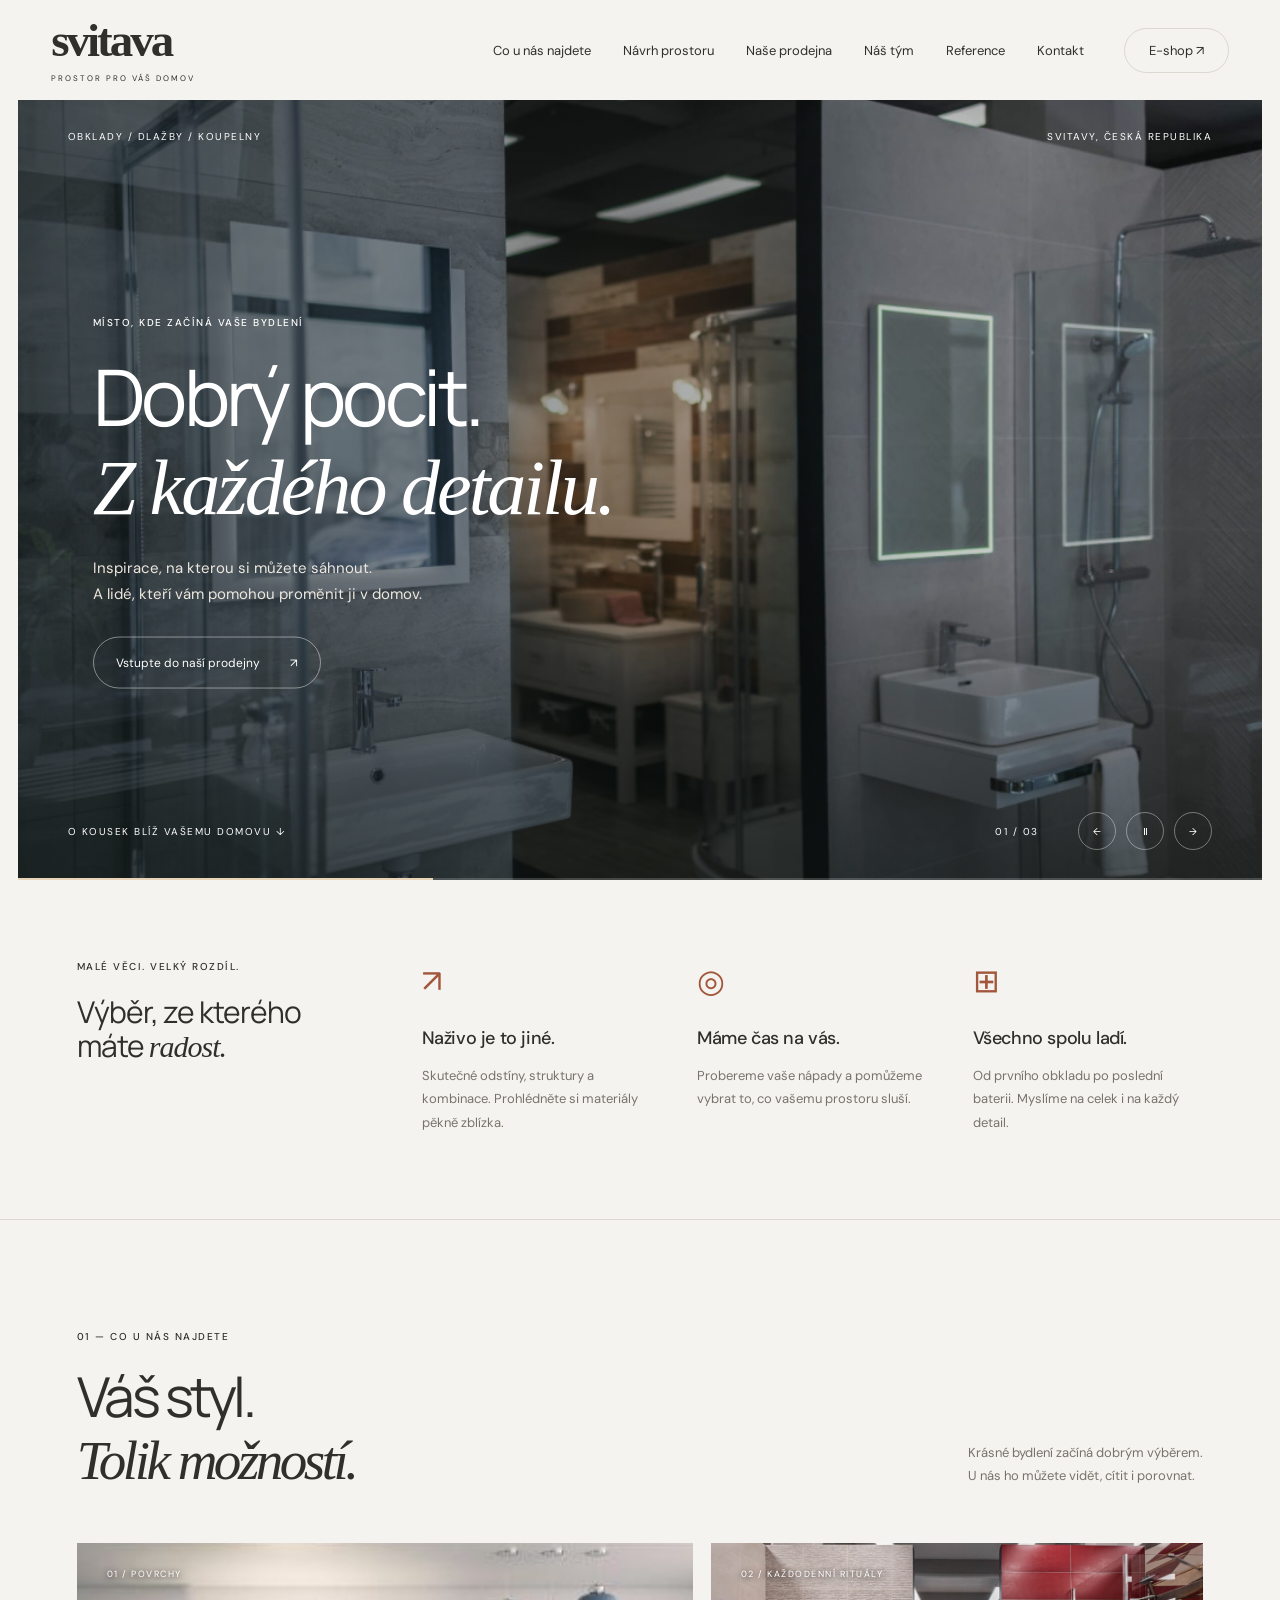
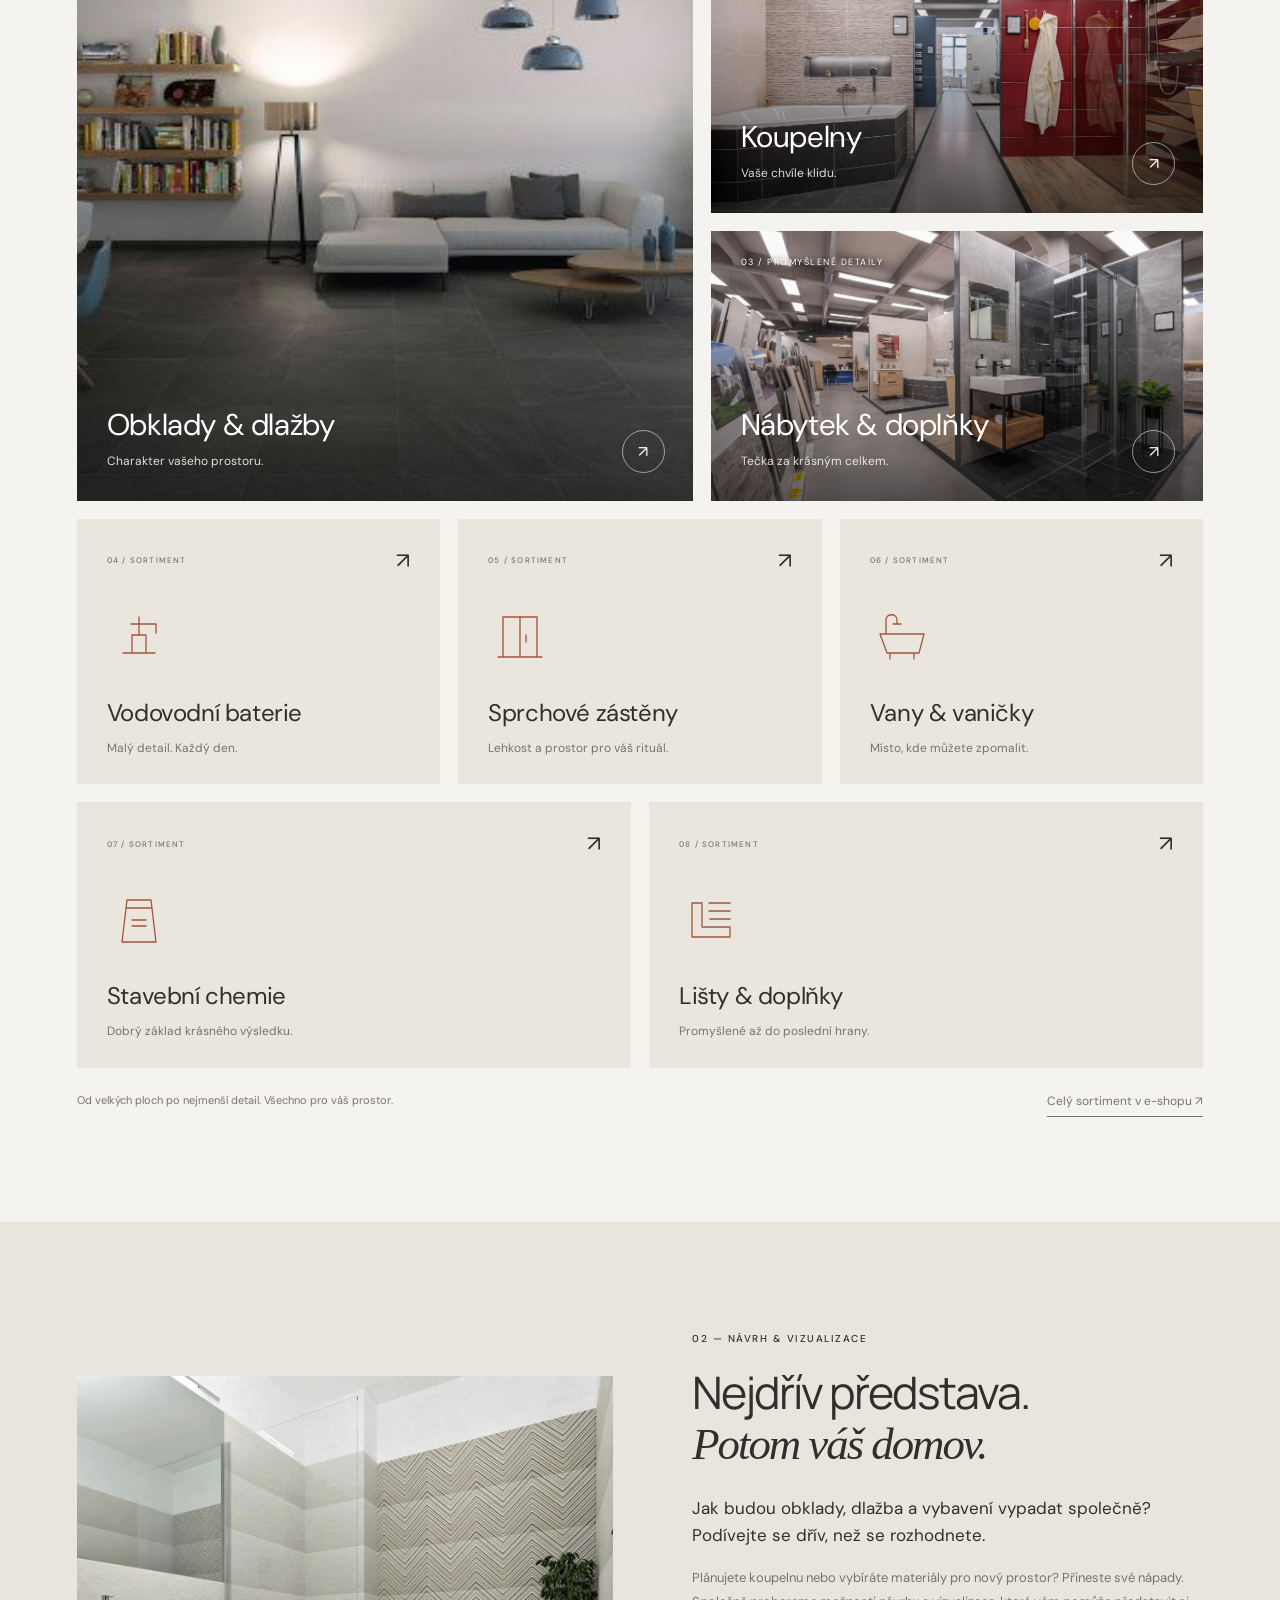
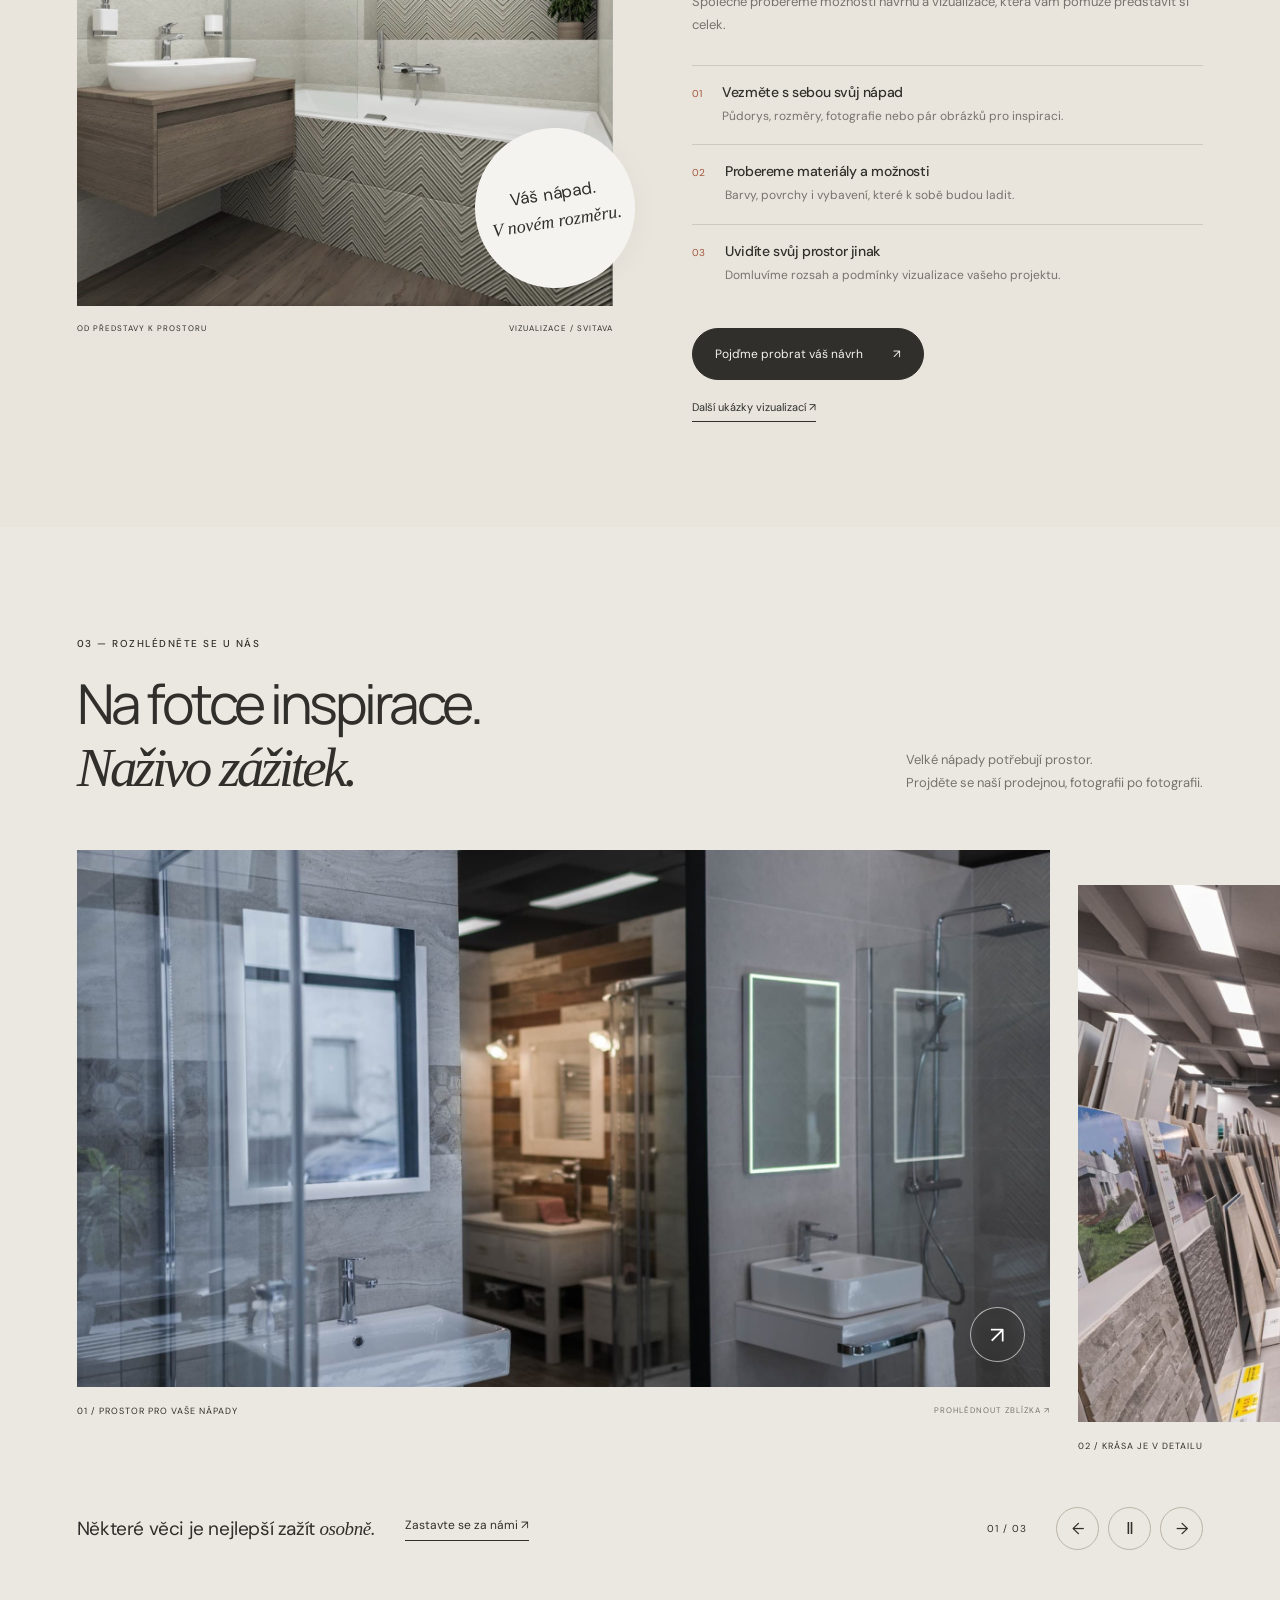
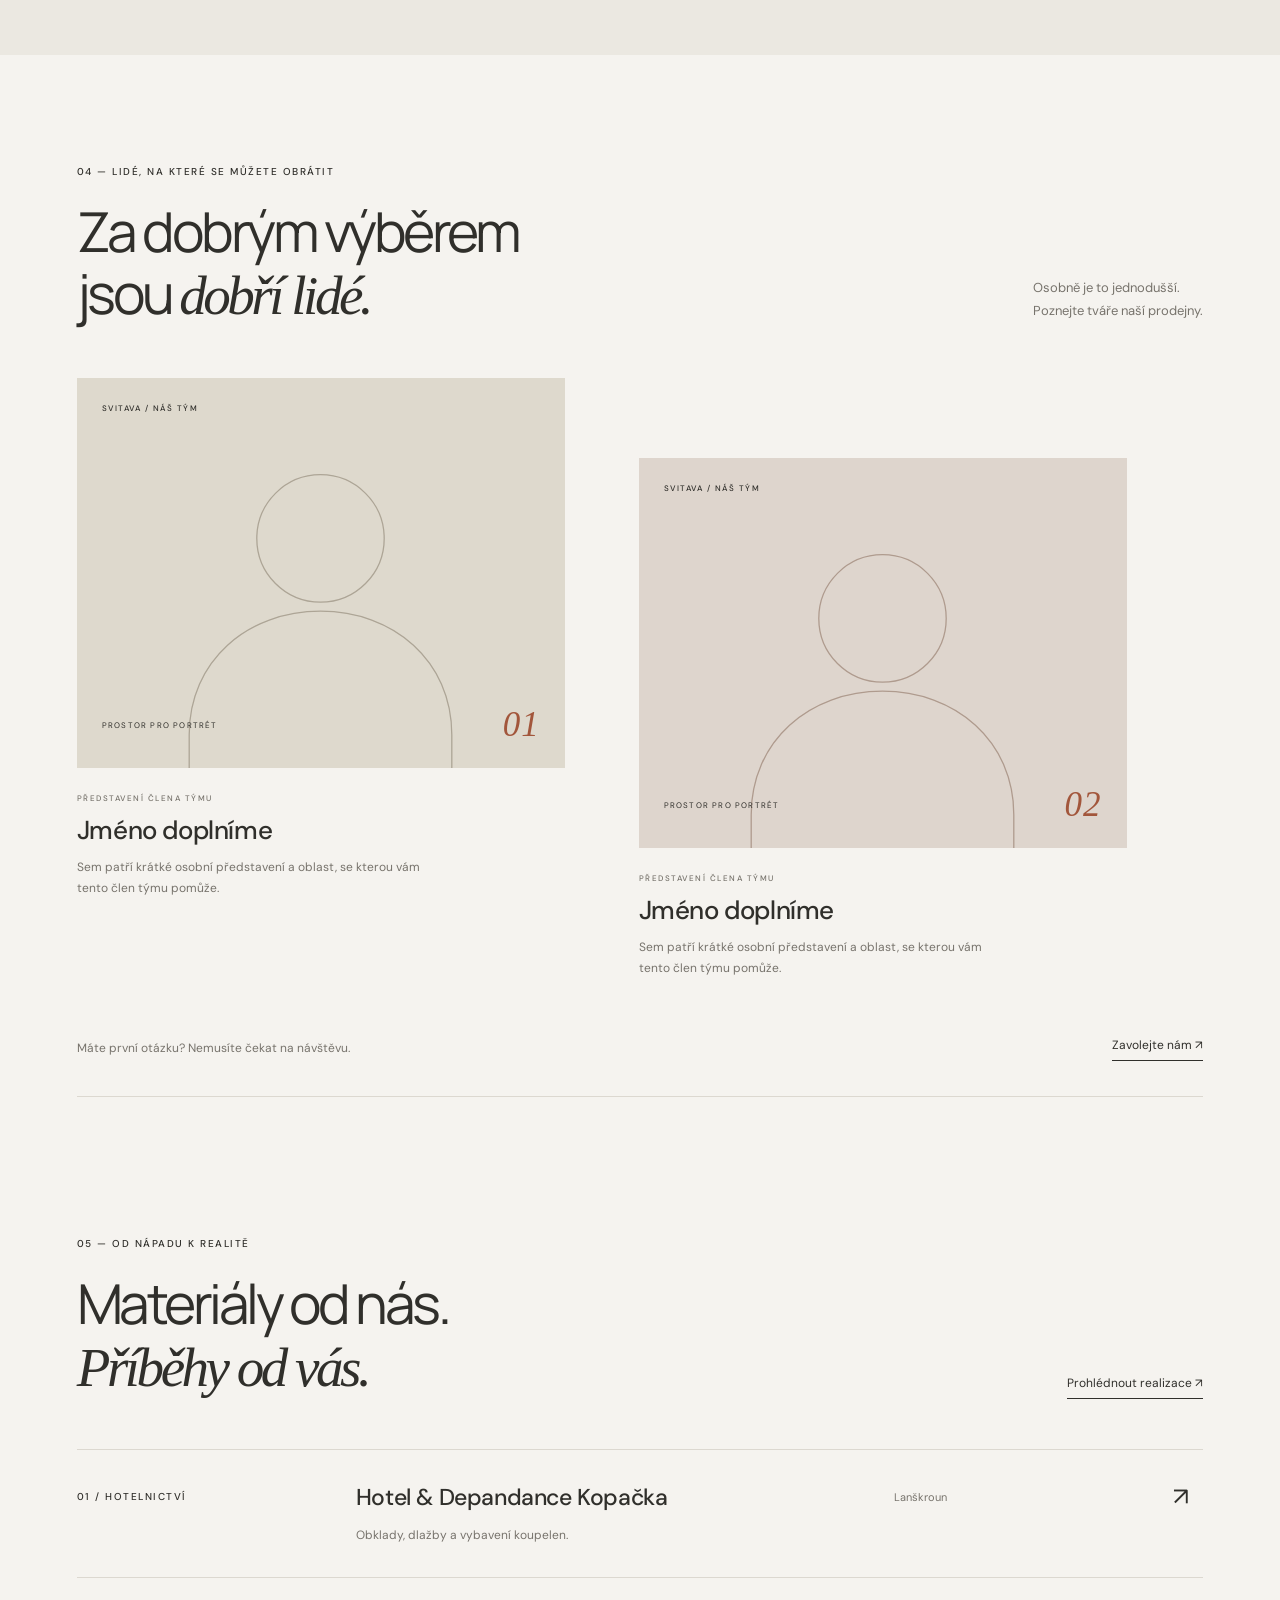
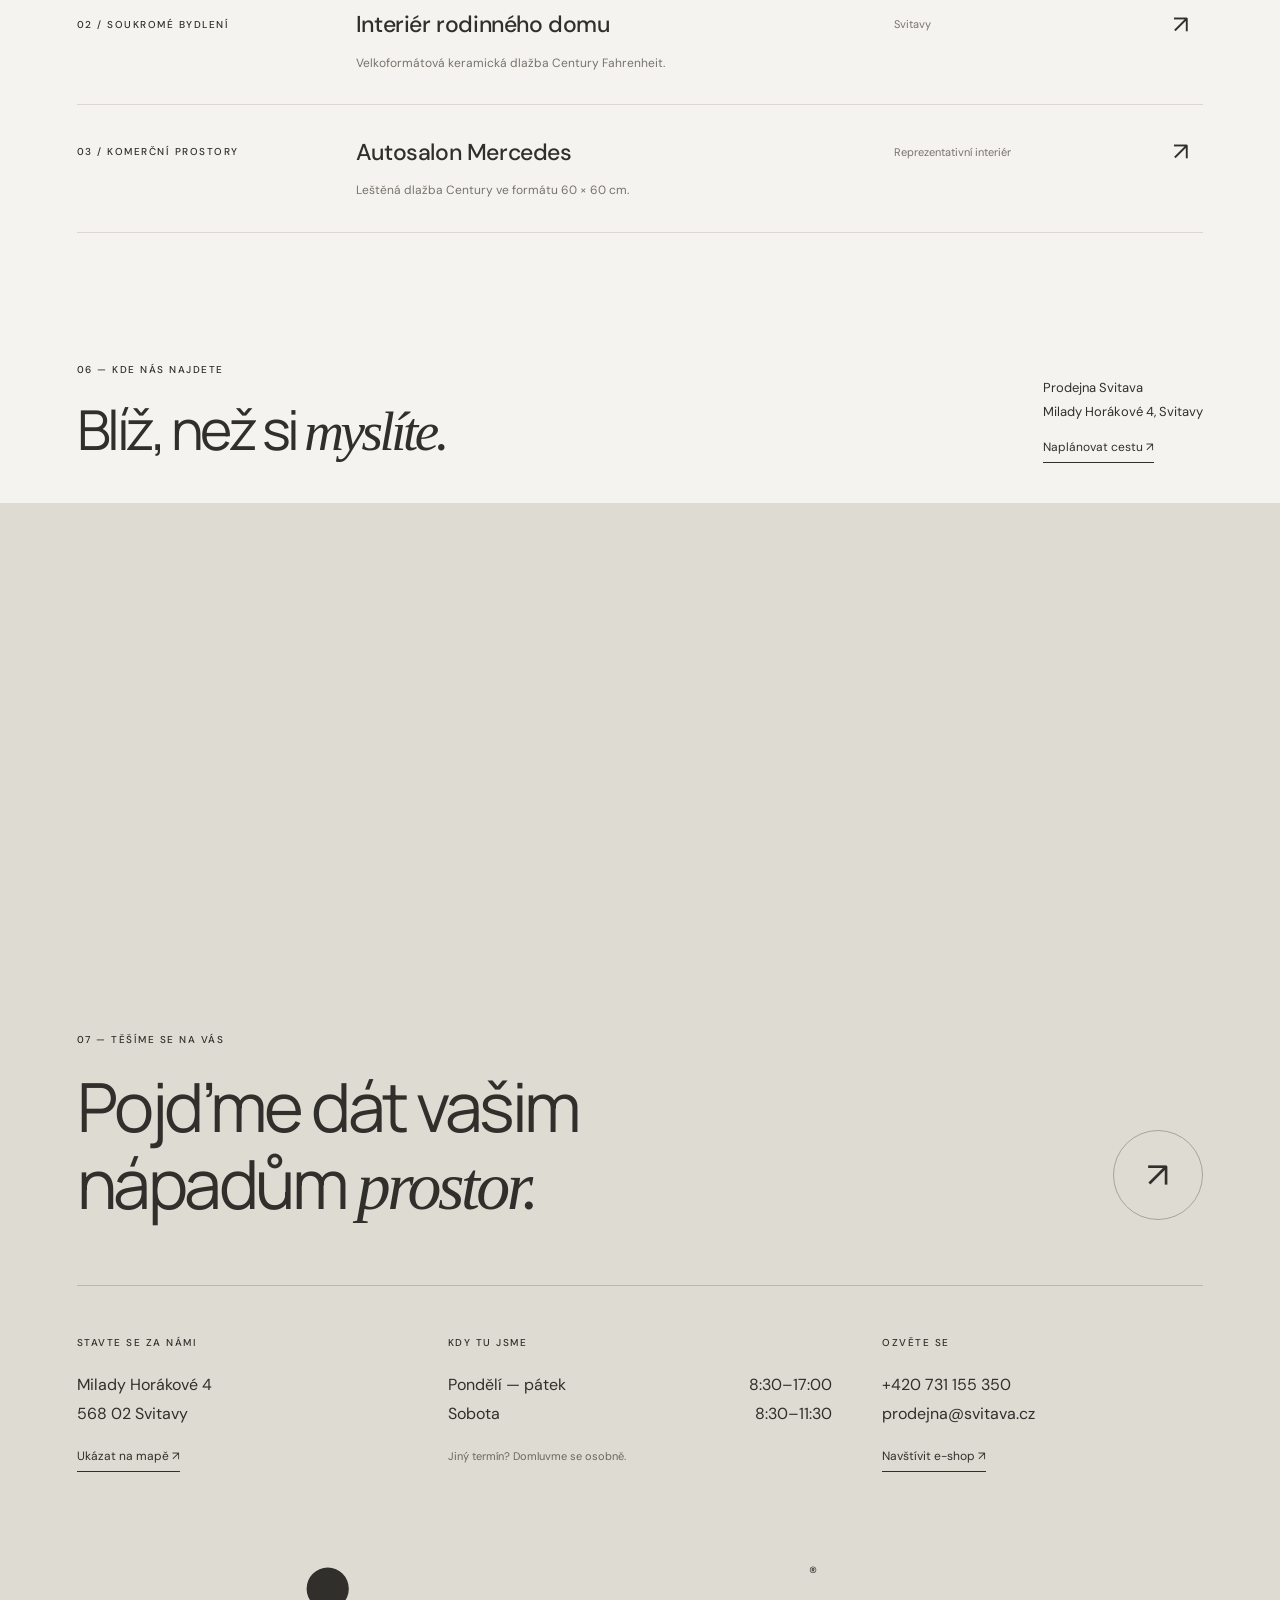
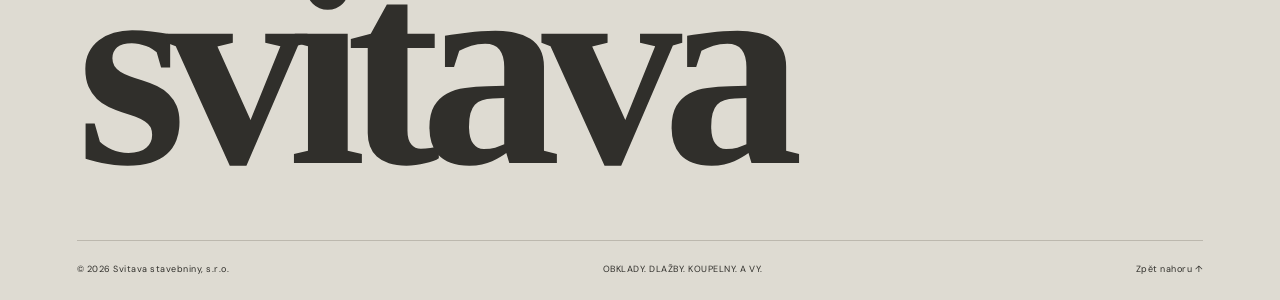
==== svitava/index.html @ d8d7a8b4 "Add Svitava showroom website preview" ====
<!doctype html>
<html lang="cs"><head><meta charset="utf-8"><meta name="viewport" content="width=device-width,initial-scale=1"><meta name="theme-color" content="#f5f3ef"><meta name="description" content="Obklady, dlažby a koupelny ve Svitavách. Přijďte se inspirovat do prodejny Svitava na Milady Horákové 4."><title>Svitava — prostor pro váš domov</title><link rel="stylesheet" href="style.css?v=c9f39b194bca"><script src="app.js?v=ff2348419d36" defer></script></head>
<body><header><a class="logo" href="#" aria-label="Svitava — úvod">svitava<span>PROSTOR PRO VÁŠ DOMOV</span></a><nav id="navigation" aria-label="Hlavní navigace"><a href="#sortiment">Co u nás najdete</a><a href="#navrh">Návrh prostoru</a><a href="#galerie">Naše prodejna</a><a href="#tym">Náš tým</a><a href="#reference">Reference</a><a href="#kontakt">Kontakt</a></nav><a class="eshop" href="https://www.svitava.cz/">E-shop ↗</a><button class="menu" aria-expanded="false" aria-controls="navigation">Menu <span>☰</span></button></header>
<main><section class="hero" aria-roledescription="carousel" aria-label="Fotografie showroomu"><div class="slides"><img class="slide active" src="assets/svitava-showroom.jpg" alt="Koupelnové expozice v showroomu Svitava" fetchpriority="high"><img class="slide" src="assets/svitava-bathroom.jpg" alt="Inspirace obklady a koupelnovými sestavami" loading="lazy"><img class="slide" src="assets/svitava-detail.jpg" alt="Detaily koupelnového vybavení na prodejně" loading="lazy"></div><div class="hero-shade"></div><div class="hero-top"><span>OBKLADY / DLAŽBY / KOUPELNY</span><span>SVITAVY, ČESKÁ REPUBLIKA</span></div><div class="hero-copy"><p class="eyebrow">MÍSTO, KDE ZAČÍNÁ VAŠE BYDLENÍ</p><h1>Dobrý pocit.<br><em>Z každého detailu.</em></h1><p>Inspirace, na kterou si můžete sáhnout.<br>A lidé, kteří vám pomohou proměnit ji v domov.</p><a class="pill" href="#galerie">Vstupte do naší prodejny <span>↗</span></a></div><div class="hero-bottom"><a href="#sortiment">O KOUSEK BLÍŽ VAŠEMU DOMOVU ↓</a><div class="carousel-controls"><span id="slide-count" aria-live="polite">01 / 03</span><button id="prev" aria-label="Předchozí fotografie">←</button><button id="pause" aria-label="Pozastavit carousel">Ⅱ</button><button id="next" aria-label="Další fotografie">→</button></div></div><div class="progress"><i></i></div></section>
<section class="benefits wrap" aria-label="Proč navštívit Svitavu"><div class="benefits-intro reveal"><span class="eyebrow">MALÉ VĚCI. VELKÝ ROZDÍL.</span><h2>Výběr, ze kterého<br>máte <em>radost.</em></h2></div><article class="reveal"><span class="benefit-icon">↗</span><h3>Naživo je to jiné.</h3><p>Skutečné odstíny, struktury a kombinace. Prohlédněte si materiály pěkně zblízka.</p></article><article class="reveal"><span class="benefit-icon">◎</span><h3>Máme čas na vás.</h3><p>Probereme vaše nápady a pomůžeme vybrat to, co vašemu prostoru sluší.</p></article><article class="reveal"><span class="benefit-icon">⊞</span><h3>Všechno spolu ladí.</h3><p>Od prvního obkladu po poslední baterii. Myslíme na celek i na každý detail.</p></article></section>
<section id="sortiment" class="wrap section"><div class="section-head reveal"><div><span class="eyebrow">01 — CO U NÁS NAJDETE</span><h2>Váš styl.<br><em>Tolik možností.</em></h2></div><p>Krásné bydlení začíná dobrým výběrem.<br>U nás ho můžete vidět, cítit i porovnat.</p></div><div class="categories"><a class="category large reveal" href="https://www.svitava.cz/"><img src="assets/svitava-material.jpg" alt="Materiály a keramické povrchy" loading="lazy"><span class="category-number">01 / POVRCHY</span><div><h3>Obklady & dlažby</h3><p>Charakter vašeho prostoru.</p></div><span class="circle">↗</span></a><a class="category reveal" href="https://www.svitava.cz/"><img src="assets/svitava-bathroom.jpg" alt="Vybavení koupelen v prodejně Svitava" loading="lazy"><span class="category-number">02 / KAŽDODENNÍ RITUÁLY</span><div><h3>Koupelny</h3><p>Vaše chvíle klidu.</p></div><span class="circle">↗</span></a><a class="category reveal" href="https://www.svitava.cz/"><img src="assets/svitava-detail.jpg" alt="Koupelnový nábytek a umyvadla" loading="lazy"><span class="category-number">03 / PROMYŠLENÉ DETAILY</span><div><h3>Nábytek & doplňky</h3><p>Tečka za krásným celkem.</p></div><span class="circle">↗</span></a></div><div class="more-categories" aria-label="Další sortiment prodejny"><a class="category-detail reveal" href="https://www.svitava.cz/"><div class="detail-top"><span class="eyebrow">04 / SORTIMENT</span><span class="detail-arrow" aria-hidden="true">↗</span></div><svg width="64" height="64" fill="none" stroke="#a2563b" stroke-width="1.3" viewBox="0 0 64 64" aria-hidden="true"><path d="M16 48h32M25 48V30h14v18M32 30V19h17v9M24 19h16M32 19v-7"/></svg><h3>Vodovodní baterie</h3><p>Malý detail. Každý den.</p></a><a class="category-detail reveal" href="https://www.svitava.cz/"><div class="detail-top"><span class="eyebrow">05 / SORTIMENT</span><span class="detail-arrow" aria-hidden="true">↗</span></div><svg width="64" height="64" fill="none" stroke="#a2563b" stroke-width="1.3" viewBox="0 0 64 64" aria-hidden="true"><path d="M15 52V12h34v40H15ZM32 12v40M38 30v7M10 52h44"/></svg><h3>Sprchové zástěny</h3><p>Lehkost a prostor pro váš rituál.</p></a><a class="category-detail reveal" href="https://www.svitava.cz/"><div class="detail-top"><span class="eyebrow">06 / SORTIMENT</span><span class="detail-arrow" aria-hidden="true">↗</span></div><svg width="64" height="64" fill="none" stroke="#a2563b" stroke-width="1.3" viewBox="0 0 64 64" aria-hidden="true"><path d="M10 29h44l-5 19H17l-7-19ZM20 48v6M44 48v6M16 29V15c0-7 11-7 11 0v4M23 19h8"/></svg><h3>Vany & vaničky</h3><p>Místo, kde můžete zpomalit.</p></a><a class="category-detail reveal" href="https://www.svitava.cz/"><div class="detail-top"><span class="eyebrow">07 / SORTIMENT</span><span class="detail-arrow" aria-hidden="true">↗</span></div><svg width="64" height="64" fill="none" stroke="#a2563b" stroke-width="1.3" viewBox="0 0 64 64" aria-hidden="true"><path d="M20 12h24l5 42H15l5-42ZM20 20h24M25 32h14M25 38h14"/></svg><h3>Stavební chemie</h3><p>Dobrý základ krásného výsledku.</p></a><a class="category-detail reveal" href="https://www.svitava.cz/"><div class="detail-top"><span class="eyebrow">08 / SORTIMENT</span><span class="detail-arrow" aria-hidden="true">↗</span></div><svg width="64" height="64" fill="none" stroke="#a2563b" stroke-width="1.3" viewBox="0 0 64 64" aria-hidden="true"><path d="M13 49V15h10v24h28v10H13ZM30 15h21M30 23h21M31 31h20"/></svg><h3>Lišty & doplňky</h3><p>Promyšlené až do poslední hrany.</p></a></div><div class="assortment-bottom"><span>Od velkých ploch po nejmenší detail. Všechno pro váš prostor.</span><a class="line-link" href="https://www.svitava.cz/">Celý sortiment v e-shopu ↗</a></div></section>
<section id="navrh" class="design-section section"><div class="wrap design-layout"><figure class="design-visual reveal"><img src="assets/svitava-vizualizace.jpg" alt="Ukázka vizualizace koupelny Svitava s obklady Lumina a dlažbou Charm" loading="lazy"><figcaption><span>OD PŘEDSTAVY K PROSTORU</span><span>VIZUALIZACE / SVITAVA</span></figcaption><span class="design-stamp" aria-hidden="true">Váš nápad.<br><em>V novém rozměru.</em></span></figure><div class="design-copy reveal"><span class="eyebrow">02 — NÁVRH & VIZUALIZACE</span><h2>Nejdřív představa.<br><em>Potom váš domov.</em></h2><p class="design-lead">Jak budou obklady, dlažba a vybavení vypadat společně? Podívejte se dřív, než se rozhodnete.</p><p>Plánujete koupelnu nebo vybíráte materiály pro nový prostor? Přineste své nápady. Společně probereme možnosti návrhu a vizualizace, která vám pomůže představit si celek.</p><ol class="design-steps"><li><span>01</span><div><h3>Vezměte s sebou svůj nápad</h3><p>Půdorys, rozměry, fotografie nebo pár obrázků pro inspiraci.</p></div></li><li><span>02</span><div><h3>Probereme materiály a možnosti</h3><p>Barvy, povrchy i vybavení, které k sobě budou ladit.</p></div></li><li><span>03</span><div><h3>Uvidíte svůj prostor jinak</h3><p>Domluvíme rozsah a podmínky vizualizace vašeho projektu.</p></div></li></ol><a class="pill design-cta" href="mailto:prodejna@svitava.cz?subject=N%C3%A1vrh%20a%20vizualizace%20prostoru">Pojďme probrat váš návrh <span>↗</span></a><a class="design-examples line-link" href="https://www.svitava.cz/vizualizace/">Další ukázky vizualizací ↗</a></div></div></section>
<section id="galerie" class="gallery-section gallery-ribbon section" aria-roledescription="carousel" aria-label="Prohlídka prodejny"><div class="wrap"><div class="section-head reveal"><div><span class="eyebrow">03 — ROZHLÉDNĚTE SE U NÁS</span><h2>Na fotce inspirace.<br><em>Naživo zážitek.</em></h2></div><p>Velké nápady potřebují prostor.<br>Projděte se naší prodejnou, fotografii po fotografii.</p></div></div><div class="gallery-track" tabindex="0" aria-label="Fotografie prodejny, posouvejte šipkami nebo prstem"><button class="ribbon-photo" data-photo="0"><div class="ribbon-image"><img src="assets/svitava-showroom.jpg" alt="Koupelnové expozice v prodejně Svitava" loading="lazy"><span class="ribbon-expand" aria-hidden="true">↗</span></div><span class="ribbon-caption"><span>01 / PROSTOR PRO VAŠE NÁPADY</span><span>PROHLÉDNOUT ZBLÍZKA ↗</span></span></button><button class="ribbon-photo" data-photo="1"><div class="ribbon-image"><img src="assets/svitava-detail.jpg" alt="Obklady, umyvadla a koupelnové sestavy v showroomu Svitava" loading="lazy"><span class="ribbon-expand" aria-hidden="true">↗</span></div><span class="ribbon-caption"><span>02 / KRÁSA JE V DETAILU</span><span>PROHLÉDNOUT ZBLÍZKA ↗</span></span></button><button class="ribbon-photo" data-photo="2"><div class="ribbon-image"><img src="assets/svitava-bathroom.jpg" alt="Inspirace hotovými koupelnami v prodejně Svitava" loading="lazy"><span class="ribbon-expand" aria-hidden="true">↗</span></div><span class="ribbon-caption"><span>03 / NAJDĚTE SI SVŮJ STYL</span><span>PROHLÉDNOUT ZBLÍZKA ↗</span></span></button></div><div class="wrap ribbon-footer"><div class="ribbon-invite"><p>Některé věci je nejlepší zažít <em>osobně.</em></p><a class="line-link" href="#kontakt">Zastavte se za námi ↗</a></div><div class="ribbon-controls"><span id="gallery-count" aria-live="polite">01 / 03</span><button id="gallery-prev" aria-label="Předchozí snímek prodejny">←</button><button id="gallery-pause" aria-label="Pozastavit posun galerie">Ⅱ</button><button id="gallery-next" aria-label="Další snímek prodejny">→</button></div></div></section>
<section id="tym" class="wrap section team-section"><div class="section-head reveal"><div><span class="eyebrow">04 — LIDÉ, NA KTERÉ SE MŮŽETE OBRÁTIT</span><h2>Za dobrým výběrem<br>jsou <em>dobří lidé.</em></h2></div><p>Osobně je to jednodušší.<br>Poznejte tváře naší prodejny.</p></div><div class="team-grid">
<article class="team-card reveal"><div class="team-portrait portrait-one" role="img" aria-label="Místo pro fotografii prvního člena týmu"><span class="eyebrow">SVITAVA / NÁŠ TÝM</span><svg viewBox="0 0 300 300" aria-hidden="true"><circle cx="150" cy="108" r="49"/><path d="M49 295v-36c0-57 45-95 101-95s101 38 101 95v36"/></svg><span class="portrait-label">PROSTOR PRO PORTRÉT <b>01</b></span></div><div class="team-description"><div><span class="eyebrow">PŘEDSTAVENÍ ČLENA TÝMU</span><h3>Jméno doplníme</h3></div></div><p>Sem patří krátké osobní představení a oblast, se kterou vám tento člen týmu pomůže.</p></article>
<article class="team-card reveal"><div class="team-portrait portrait-two" role="img" aria-label="Místo pro fotografii druhého člena týmu"><span class="eyebrow">SVITAVA / NÁŠ TÝM</span><svg viewBox="0 0 300 300" aria-hidden="true"><circle cx="150" cy="108" r="49"/><path d="M49 295v-36c0-57 45-95 101-95s101 38 101 95v36"/></svg><span class="portrait-label">PROSTOR PRO PORTRÉT <b>02</b></span></div><div class="team-description"><div><span class="eyebrow">PŘEDSTAVENÍ ČLENA TÝMU</span><h3>Jméno doplníme</h3></div></div><p>Sem patří krátké osobní představení a oblast, se kterou vám tento člen týmu pomůže.</p></article></div><div class="team-bottom"><p>Máte první otázku? Nemusíte čekat na návštěvu.</p><a class="line-link" href="tel:+420731155350">Zavolejte nám ↗</a></div></section>
<section id="reference" class="wrap section"><div class="section-head reveal"><div><span class="eyebrow">05 — OD NÁPADU K REALITĚ</span><h2>Materiály od nás.<br><em>Příběhy od vás.</em></h2></div><a class="line-link" href="https://www.svitava.cz/reference/">Prohlédnout realizace ↗</a></div><div class="reference-list"><a class="reference reveal" href="https://www.svitava.cz/reference/"><span class="eyebrow">01 / HOTELNICTVÍ</span><h3>Hotel & Depandance Kopačka</h3><span>Lanškroun</span><b>↗</b><p>Obklady, dlažby a vybavení koupelen.</p></a><a class="reference reveal" href="https://www.svitava.cz/reference/"><span class="eyebrow">02 / SOUKROMÉ BYDLENÍ</span><h3>Interiér rodinného domu</h3><span>Svitavy</span><b>↗</b><p>Velkoformátová keramická dlažba Century Fahrenheit.</p></a><a class="reference reveal" href="https://www.svitava.cz/reference/"><span class="eyebrow">03 / KOMERČNÍ PROSTORY</span><h3>Autosalon Mercedes</h3><span>Reprezentativní interiér</span><b>↗</b><p>Leštěná dlažba Century ve formátu 60 × 60 cm.</p></a></div></section>
<section id="kde-nas-najdete" class="location-section"><div class="wrap location-heading reveal"><div><span class="eyebrow">06 — KDE NÁS NAJDETE</span><h2>Blíž, než si <em>myslíte.</em></h2></div><div><p>Prodejna Svitava<br>Milady Horákové 4, Svitavy</p><a class="line-link" href="https://www.google.com/maps/search/?api=1&query=Svitava+Milady+Horakove+4+Svitavy" target="_blank" rel="noopener">Naplánovat cestu ↗</a></div></div><div class="location-map"><iframe title="Mapa prodejny Svitava, Milady Horákové 4, Svitavy" src="https://maps.google.com/maps?q=Svitava%20Milady%20Hor%C3%A1kov%C3%A9%204%20Svitavy&amp;output=embed" loading="lazy" referrerpolicy="no-referrer-when-downgrade" allowfullscreen></iframe></div></section>
</main><footer id="kontakt"><div class="wrap"><div class="footer-invite reveal"><span class="eyebrow">07 — TĚŠÍME SE NA VÁS</span><h2>Pojďme dát vašim<br>nápadům <em>prostor.</em></h2><a class="round-link" href="https://www.google.com/maps/search/?api=1&query=Svitava+Milady+Horakove+4+Svitavy" target="_blank" rel="noopener" aria-label="Naplánovat cestu do prodejny">↗</a></div><div class="contact-grid"><div><span class="eyebrow">STAVTE SE ZA NÁMI</span><p>Milady Horákové 4<br>568 02 Svitavy</p><a class="line-link" href="https://www.google.com/maps/search/?api=1&query=Svitava+Milady+Horakove+4+Svitavy" target="_blank" rel="noopener">Ukázat na mapě ↗</a></div><div><span class="eyebrow">KDY TU JSME</span><p>Pondělí — pátek <span>8:30–17:00</span><br>Sobota <span>8:30–11:30</span></p><small>Jiný termín? Domluvme se osobně.</small></div><div><span class="eyebrow">OZVĚTE SE</span><p><a href="tel:+420731155350">+420 731 155 350</a><br><a href="mailto:prodejna@svitava.cz">prodejna@svitava.cz</a></p><a class="line-link" href="https://www.svitava.cz/">Navštívit e-shop ↗</a></div></div><a class="footer-logo" href="#" aria-label="Zpět na začátek">svitava<span>®</span></a><div class="footer-bottom"><span>© 2026 Svitava stavebniny, s.r.o.</span><span>OBKLADY. DLAŽBY. KOUPELNY. A VY.</span><a href="#">Zpět nahoru ↑</a></div></div></footer>
<dialog id="lightbox" aria-label="Fotografie prodejny"><div class="lightbox-toolbar"><span id="photo-count"></span><button id="close-photo" aria-label="Zavřít galerii">Zavřít ✕</button></div><img id="full-photo" alt=""><div class="lightbox-bottom"><button id="photo-prev" aria-label="Předchozí fotografie">←</button><p id="photo-caption"></p><button id="photo-next" aria-label="Další fotografie">→</button></div></dialog></body></html>
---- svitava/style.css ----
@import url('https://fonts.googleapis.com/css2?family=DM+Sans:wght@400;500;600;700&family=Manrope:wght@400;500;600&display=swap');
:root{--paper:#f5f3ef;--ink:#302f2b;--muted:#77736c;--accent:#a2563b;--line:#dcd8d0}*{box-sizing:border-box}html{scroll-behavior:smooth;scroll-padding-top:95px}body{margin:0;background:var(--paper);color:var(--ink);font-family:'DM Sans',Arial,sans-serif;-webkit-font-smoothing:antialiased}a{color:inherit;text-decoration:none}button{font:inherit;cursor:pointer;color:inherit}a,button{-webkit-tap-highlight-color:transparent}button:focus-visible,a:focus-visible{outline:2px solid var(--accent);outline-offset:6px}img{display:block;width:100%;height:100%;object-fit:cover}header{height:100px;padding:0 4%;display:flex;align-items:center;gap:40px;background:var(--paper);position:relative;z-index:10}.logo{font-family:Georgia,serif;font-weight:bold;font-size:47px;letter-spacing:-3px;line-height:1}.logo span{display:block;font:8px 'DM Sans',sans-serif;letter-spacing:2px;margin-top:9px}nav{display:flex;gap:32px;margin-left:auto;font-size:13px}nav a{position:relative;padding:8px 0}nav a:after{content:'';position:absolute;bottom:0;left:0;width:0;height:1px;background:var(--ink);transition:width .3s}nav a:hover:after{width:100%}.eshop{border:1px solid var(--line);border-radius:30px;padding:13px 24px;font-size:13px;transition:.3s}.eshop:hover{background:var(--ink);color:white}.menu{display:none}.hero{height:min(780px,calc(100svh - 100px));min-height:570px;margin:0 18px;position:relative;color:white;overflow:hidden;background:#514d42}.slides,.hero-shade,.slide{position:absolute;inset:0}.slide{opacity:0;transition:opacity 1.2s ease,transform 7s linear;transform:scale(1.055)}.slide.active{opacity:1;transform:scale(1)}.hero-shade{background:linear-gradient(90deg,rgba(15,22,20,.64),rgba(15,22,20,.1)),linear-gradient(0deg,rgba(15,22,20,.45),transparent 35%)}.hero-top,.hero-bottom{position:absolute;left:4%;right:4%;display:flex;justify-content:space-between;align-items:center;font-size:10px;letter-spacing:1.5px}.hero-top{top:30px}.hero-bottom{bottom:30px}.hero-copy{position:absolute;left:6%;top:50%;transform:translateY(-47%)}.eyebrow{font-size:10px;letter-spacing:1.5px;font-weight:500;display:block}h1,h2,h3,p{margin-top:0}h1,h2{font-family:'Manrope',Arial,sans-serif;font-weight:400;letter-spacing:-3.5px;line-height:1.13}h1{font-size:clamp(52px,6.1vw,94px);margin:20px 0 24px}em{font-family:Georgia,serif;font-weight:400}h1 em{letter-spacing:-3px}.hero-copy>p:not(.eyebrow){font-size:15px;line-height:1.7;color:#eee8df}.pill{display:inline-flex;gap:30px;align-items:center;border:1px solid #ffffff70;border-radius:40px;padding:17px 22px;font-size:12px;margin-top:15px;transition:.3s}.pill:hover{background:var(--paper);color:var(--ink)}.carousel-controls{display:flex;align-items:center;gap:10px}.carousel-controls>span{margin-right:18px;min-width:55px}.carousel-controls button{border:1px solid #ffffff60;border-radius:50%;width:38px;height:38px;background:transparent;transition:.3s}.carousel-controls button:hover{background:white;color:var(--ink)}.progress{height:2px;position:absolute;bottom:0;background:#ffffff30;width:100%}.progress i{height:100%;display:block;background:#e8d5b8;width:33.333%;transition:width .5s}.wrap{max-width:1440px;margin:auto;padding-left:6%;padding-right:6%}.benefits{display:grid;grid-template-columns:1.3fr 1fr 1fr 1fr;gap:45px;padding-top:80px;padding-bottom:85px;border-bottom:1px solid var(--line)}h2{font-size:clamp(38px,4.3vw,66px);margin:22px 0 0}.benefits h2{font-size:30px;letter-spacing:-1px}.benefit-icon{display:block;font-size:32px;font-weight:400;margin-bottom:24px;color:var(--accent)}h3{font-size:18px;font-weight:500;letter-spacing:-.4px;margin-bottom:14px}p{font-size:14px;line-height:1.8}.benefits article p{color:var(--muted);font-size:13px;margin:0}.section{padding-top:110px;padding-bottom:105px}.section-head{display:flex;justify-content:space-between;align-items:end;gap:30px;margin-bottom:50px}.section-head>p{color:var(--muted);font-size:13px;margin:0 0 5px}.categories{display:grid;grid-template-columns:1.25fr 1fr;grid-template-rows:270px 270px;gap:18px}.category{position:relative;overflow:hidden;color:white;background:#777}.category:after{content:'';position:absolute;inset:0;background:linear-gradient(0deg,#0009,transparent 70%)}.category img{transition:transform .8s,filter .8s}.category:hover img{transform:scale(1.045);filter:brightness(1.06)}.category.large{grid-row:span 2}.category-number{position:absolute;left:30px;top:25px;z-index:1;font-size:9px;letter-spacing:1.5px;text-shadow:0 1px 6px #000}.category>div{position:absolute;bottom:28px;left:30px;z-index:1}.category h3{font-size:30px;font-weight:400;margin:0 0 7px}.category p{font-size:12px;margin:0;opacity:.85}.circle{position:absolute;bottom:28px;right:28px;z-index:1;width:43px;height:43px;border:1px solid #fff8;border-radius:50%;display:grid;place-items:center;transition:.3s}.category:hover .circle{background:var(--paper);color:var(--ink);transform:rotate(45deg)}.assortment-bottom{display:flex;justify-content:space-between;gap:25px;font-size:11px;padding-top:25px;color:var(--muted)}.line-link{display:inline-block;font-size:12px;border-bottom:1px solid currentColor;padding-bottom:7px;transition:color .25s}.line-link:hover{color:var(--accent)}.gallery-section{background:#ebe8e1}.editorial-gallery{display:grid;grid-template-columns:repeat(12,1fr);gap:25px}.photo{border:0;background:none;padding:0;text-align:left;min-width:0}.photo img{height:calc(100% - 35px);transition:filter .4s}.photo:hover img{filter:brightness(.85)}.photo>span{font-size:9px;letter-spacing:1px;display:flex;justify-content:space-between;padding-top:15px}.photo b{font-size:16px}.photo-a{grid-column:1/8;height:470px}.photo-b{grid-column:9/13;height:375px;margin-top:-170px}.photo-c{grid-column:2/8;height:380px;margin-top:30px}.gallery-note{grid-column:9/13;align-self:start;padding-top:25px}.tiny-cross{font-size:35px;color:var(--accent)}.gallery-note p{font-size:23px;line-height:1.5;letter-spacing:-.5px;margin:20px 0}.gallery-note .eyebrow{font-size:8px}.gallery-footer{grid-column:9/13;align-self:end;padding-bottom:35px}.gallery-footer p{font-size:28px;line-height:1.3;letter-spacing:-1px}.round-link{width:65px;height:65px;border:1px solid #a9a49a;border-radius:50%;display:grid;place-items:center;font-size:25px;transition:.35s}.round-link:hover{background:var(--ink);color:var(--paper);transform:rotate(45deg)}.reference{display:grid;grid-template-columns:1fr 2fr 1fr 30px;align-items:center;gap:20px;border-top:1px solid var(--line);padding:30px 0;transition:padding .4s}.reference:last-child{border-bottom:1px solid var(--line)}.reference h3{font-size:23px;margin:0}.reference>span:not(.eyebrow){font-size:11px;color:var(--muted)}.reference b{font-size:25px;font-weight:400}.reference p{grid-column:2/4;font-size:12px;color:var(--muted);margin:-8px 0 0}.reference:hover{padding-left:12px;color:var(--accent)}footer{background:#dedbd2;padding:90px 0 25px}.footer-invite{position:relative;border-bottom:1px solid #bcb8ae;padding-bottom:60px}.footer-invite h2{font-size:clamp(40px,5.3vw,80px)}.footer-invite .round-link{position:absolute;right:0;bottom:65px;width:90px;height:90px;font-size:35px}.contact-grid{display:grid;grid-template-columns:1fr 1.2fr 1fr;gap:50px;padding:50px 0 70px}.contact-grid p{font-size:16px;margin:22px 0 15px}.contact-grid p span{float:right;margin-left:20px}.contact-grid small{font-size:11px;color:#6c675e}.contact-grid a:hover{color:var(--accent)}.footer-logo{font:bold clamp(110px,22vw,340px)/.9 Georgia,serif;letter-spacing:-.07em;display:block;padding-bottom:45px}.footer-logo span{font:16px 'DM Sans',sans-serif;vertical-align:top;display:inline-block;margin:20px 0 0 25px;letter-spacing:0}.footer-bottom{border-top:1px solid #bcb8ae;padding-top:22px;display:flex;justify-content:space-between;font-size:9px;letter-spacing:.5px}.reveal{opacity:1;transform:none}.motion-ready .reveal{opacity:0;transform:translateY(25px);transition:opacity .8s ease,transform .8s ease}.motion-ready .reveal.visible{opacity:1;transform:none}dialog{background:#201f1b;color:var(--paper);border:0;max-width:1100px;width:90vw;padding:20px}dialog::backdrop{background:#121310e8;backdrop-filter:blur(7px)}#full-photo{height:70vh;object-fit:contain}.lightbox-toolbar,.lightbox-bottom{display:flex;align-items:center;justify-content:space-between;gap:20px;font-size:12px}.lightbox-toolbar{padding-bottom:15px}.lightbox-bottom{padding-top:15px}.lightbox-bottom p{font-size:12px;margin:0}dialog button{border:1px solid #ffffff60;background:none;color:white;padding:10px 15px}body:has(dialog[open]){overflow:hidden}@media(min-width:1600px){.hero-copy{left:calc((100vw - 1350px)/2)}}@media(max-width:1000px){header{gap:24px}nav{gap:18px}.benefits{grid-template-columns:1fr 1fr;gap:35px}.benefits-intro h2{font-size:35px}.reference{grid-template-columns:1fr 2fr 30px}.reference>span:not(.eyebrow){display:none}.reference p{grid-column:2}.contact-grid{gap:30px}.contact-grid p{font-size:13px}.contact-grid p span{float:none;margin-left:12px}}@media(max-width:650px){html{scroll-padding-top:20px}header{height:85px;padding:0 6%;gap:20px}.logo{font-size:36px}.logo span{font-size:6px;letter-spacing:1.3px}.eshop{margin-left:auto;padding:10px 15px;font-size:11px}.menu{display:block;background:none;border:0;padding:5px;font-size:11px}.menu span{margin-left:4px}nav{display:none;position:absolute;top:85px;left:0;right:0;background:var(--paper);padding:25px 6%;flex-direction:column;gap:12px}nav.open{display:flex}.hero{margin:0 9px;min-height:610px;height:calc(88svh - 85px)}.hero-top{font-size:8px;left:6%;top:24px}.hero-top span:last-child{display:none}.hero-copy{left:7%;right:7%;transform:translateY(-43%)}h1{font-size:49px;letter-spacing:-2.5px}h1 em{letter-spacing:-2px}.hero-copy>p:not(.eyebrow){font-size:12px}.hero-copy .eyebrow{font-size:8px}.hero-bottom{left:7%;right:7%;bottom:24px}.hero-bottom>a{font-size:7px;max-width:120px;line-height:1.7}.carousel-controls{gap:6px}.carousel-controls>span{font-size:9px;letter-spacing:0;margin-right:3px}.carousel-controls button{width:30px;height:30px;font-size:12px}.benefits{padding-top:50px;padding-bottom:50px;gap:28px}.benefits-intro{grid-column:span 2}.benefits article:last-child{grid-column:span 2;border-top:1px solid var(--line);padding-top:24px}.benefits article:last-child .benefit-icon{float:left;margin-right:25px}.benefits h3{font-size:16px}.benefits article p{font-size:12px}.benefit-icon{margin-bottom:17px}.section{padding-top:65px;padding-bottom:65px}h2{font-size:39px;letter-spacing:-2px}.section-head{display:block;margin-bottom:30px}.section-head>p,.section-head>.line-link{margin-top:25px;font-size:12px}.categories{grid-template-columns:1fr;grid-template-rows:390px 280px 280px;gap:14px}.category.large{grid-row:auto}.category h3{font-size:27px}.assortment-bottom{flex-direction:column;line-height:1.6}.assortment-bottom a{align-self:start}.editorial-gallery{gap:18px}.photo-a{grid-column:1/12;height:290px}.gallery-note{grid-column:3/13;padding:15px 0}.gallery-note p{font-size:22px}.gallery-note .tiny-cross{float:left;margin-right:20px}.photo-b{grid-column:5/13;height:260px;margin:0}.photo-c{grid-column:1/11;height:290px;margin:15px 0 0}.gallery-footer{grid-column:3/13;padding:20px 0 0;display:flex;justify-content:space-between;align-items:center;gap:10px}.gallery-footer p{font-size:24px;margin:0}.round-link{width:53px;height:53px;flex-shrink:0}.reference{grid-template-columns:1fr 25px;gap:12px;padding:25px 0}.reference .eyebrow{grid-column:1/-1;font-size:9px}.reference h3{font-size:21px}.reference p{grid-column:1/-1;font-size:11px;margin:0}.reference b{grid-column:2;grid-row:2}.footer-invite h2{font-size:39px;padding-right:25px}.footer-invite{padding-bottom:100px}.footer-invite .round-link{bottom:25px;left:0;width:55px;height:55px;font-size:25px}footer{padding-top:60px}.contact-grid{grid-template-columns:1fr;gap:35px;padding:35px 0 60px}.contact-grid p{font-size:16px;margin-top:15px}.contact-grid p span{float:none}.footer-logo{font-size:26vw;padding-bottom:30px}.footer-logo span{font-size:10px;margin:10px 0 0 12px}.footer-bottom{flex-wrap:wrap;gap:20px;font-size:8px}.footer-bottom>span:nth-child(2){display:none}dialog{padding:12px;width:96vw}#full-photo{height:60vh}}@media(prefers-reduced-motion:reduce){html{scroll-behavior:auto}*,*:before,*:after{animation:none!important;transition:none!important}.motion-ready .reveal{opacity:1;transform:none}}
/* Návrh prostoru a lidé prodejny */
.design-section{background:#e9e5dd}.design-layout{display:grid;grid-template-columns:1.05fr 1fr;gap:7%;align-items:center}.design-visual{position:relative;margin:0;padding-bottom:45px}.design-visual>img{height:530px;object-position:center}.design-visual figcaption{display:flex;justify-content:space-between;gap:15px;font-size:8px;letter-spacing:1px;margin-top:17px}.design-stamp{position:absolute;right:-22px;bottom:90px;width:160px;height:160px;background:var(--paper);border-radius:50%;display:flex;flex-direction:column;justify-content:center;text-align:center;font-size:17px;line-height:1.6;transform:rotate(-9deg);box-shadow:0 6px 30px #302f2b0a}.design-stamp em{font-size:18px}.design-copy h2{font-size:clamp(35px,3.5vw,54px);letter-spacing:-2px;margin-bottom:25px}.design-copy>p{color:var(--muted);font-size:13px}.design-copy .design-lead{font-size:17px;color:var(--ink);line-height:1.6}.design-steps{list-style:none;margin:28px 0 0;padding:0}.design-steps li{display:flex;gap:20px;padding:17px 0;border-top:1px solid #cec8bd}.design-steps li>span{font-size:10px;color:var(--accent);padding-top:4px}.design-steps h3{font-size:14px;margin-bottom:5px}.design-steps p{font-size:12px;color:var(--muted);margin:0}.design-cta{background:var(--ink);color:var(--paper);border-color:var(--ink);margin-top:25px}.design-cta:hover{background:var(--accent);border-color:var(--accent);color:white}.design-examples{display:table;margin-top:20px;font-size:11px}.team-section{padding-bottom:30px}.team-grid{display:grid;grid-template-columns:1fr 1fr;gap:7%;max-width:1050px}.team-card:nth-child(2){margin-top:80px}.team-portrait{height:390px;position:relative;overflow:hidden;background:#ded9cd}.portrait-two{background:#ded5cd}.team-portrait>.eyebrow{position:absolute;top:25px;left:25px;font-size:8px;z-index:1}.team-portrait svg{position:absolute;width:85%;height:100%;bottom:-20px;left:7.5%;fill:none;stroke:#ada596;stroke-width:1;transition:transform .8s ease}.portrait-two svg{stroke:#af9b8e}.team-card:hover svg{transform:scale(1.035)}.portrait-label{position:absolute;left:25px;right:25px;bottom:23px;display:flex;justify-content:space-between;align-items:center;font-size:8px;letter-spacing:1.2px}.portrait-label b{font:italic 35px Georgia,serif;font-weight:400;color:var(--accent)}.team-description{display:flex;justify-content:space-between;gap:15px;margin-top:25px;align-items:center}.team-description .eyebrow{font-size:8px;color:var(--muted)}.team-description h3{font-size:26px;margin:10px 0}.team-card>p{font-size:12px;color:var(--muted);max-width:350px}.team-bottom{border-bottom:1px solid var(--line);margin-top:45px;padding-bottom:35px;display:flex;align-items:center;gap:25px;justify-content:space-between}.team-bottom p{font-size:12px;color:var(--muted);margin:0}
@media(min-width:1001px) and (max-width:1250px){nav{gap:16px;font-size:11px}header{gap:22px}.eshop{padding:12px 17px}}
@media(min-width:651px) and (max-width:1000px){header{gap:15px}nav{gap:10px;font-size:10px}.logo{font-size:37px}.logo span{font-size:6px}.eshop{font-size:11px;padding:10px 14px}.design-layout{gap:5%}.design-visual>img{height:540px}.design-stamp{width:130px;height:130px;right:-15px;font-size:14px}.design-stamp em{font-size:15px}.team-portrait{height:330px}}
@media(max-width:650px){.design-layout{grid-template-columns:1fr;gap:30px}.design-visual{padding-bottom:10px}.design-visual>img{height:330px}.design-visual figcaption{font-size:7px}.design-stamp{width:125px;height:125px;right:-5px;bottom:55px;font-size:14px}.design-stamp em{font-size:15px}.design-copy h2{font-size:37px}.design-copy .design-lead{font-size:16px}.design-copy>p{font-size:13px}.design-steps li{gap:15px}.design-cta{font-size:11px;gap:20px}.team-grid{grid-template-columns:1fr;gap:35px}.team-card:nth-child(2){margin-top:0}.team-portrait{height:350px}.team-description h3{font-size:25px}.team-bottom{display:block;margin-top:30px;padding-bottom:30px}.team-bottom a{margin-top:15px}.team-section{padding-bottom:0}}

.location-section{padding-top:25px}.location-heading{display:flex;align-items:end;justify-content:space-between;gap:35px;padding-bottom:40px}.location-heading h2{font-size:clamp(38px,4.3vw,66px)}.location-heading p{font-size:13px;margin-bottom:12px}.location-map{height:440px;background:#dedbd2}.location-map iframe{width:100%;height:100%;border:0;display:block;filter:saturate(.55)}
@media(max-width:650px){.location-heading{display:block;padding-bottom:30px}.location-heading>div+div{margin-top:25px}.location-map{height:350px}}

/* Rozšířený sortiment */
.more-categories{display:grid;grid-template-columns:repeat(6,minmax(0,1fr));gap:18px;margin-top:18px}.category-detail{grid-column:span 2;background:#eae6de;padding:27px 30px 25px;position:relative;overflow:hidden;transition:background .35s,color .35s,transform .35s}.category-detail:nth-last-child(-n+2){grid-column:span 3}.detail-top{display:flex;align-items:center;justify-content:space-between;gap:15px}.detail-top .eyebrow{font-size:8px;letter-spacing:1.2px;color:var(--muted)}.detail-arrow{font-size:22px;transition:transform .35s}.category-detail svg{width:64px;height:64px;display:block;margin:30px 0 28px;fill:none;stroke:var(--accent);stroke-width:1.3;stroke-linecap:round;stroke-linejoin:round;transition:transform .4s,stroke .35s}.category-detail h3{font-size:24px;font-weight:400;margin-bottom:10px}.category-detail p{font-size:12px;color:var(--muted);margin:0}.category-detail:hover{background:#ddd6ca;transform:translateY(-3px)}.category-detail:hover .detail-arrow{transform:translate(3px,-3px)}.category-detail:hover svg{transform:translateY(-4px)}
@media(max-width:1000px) and (min-width:651px){.category-detail{padding:22px}.category-detail h3{font-size:21px}}
@media(max-width:650px){.more-categories{grid-template-columns:repeat(2,minmax(0,1fr));gap:12px;margin-top:14px}.category-detail,.category-detail:nth-last-child(-n+2){grid-column:auto;padding:20px 16px}.category-detail:last-child{grid-column:1/-1}.category-detail h3{font-size:20px;line-height:1.25}.category-detail p{font-size:11px;line-height:1.6}.category-detail svg{width:52px;height:52px;margin:24px 0}.detail-top .eyebrow{font-size:7px;letter-spacing:.7px}.detail-arrow{font-size:18px}.category-detail:last-child svg{float:left;margin:22px 20px 0 0}.category-detail:last-child h3{margin-top:24px}}
@media(prefers-reduced-motion:reduce){.category-detail,.category-detail:hover,.category-detail:hover svg,.category-detail:hover .detail-arrow{transform:none}}

/* Zdrojová fotografie obsahuje bílé okraje; ořez uvnitř dlaždice. */
.category.large>img{position:absolute;inset:-4%;width:108%;height:108%;max-width:none;object-fit:cover}

/* Galerie jako pás velkých fotografií */
.gallery-ribbon{overflow:hidden}.gallery-track{display:flex;gap:28px;overflow-x:auto;scroll-snap-type:x mandatory;scrollbar-width:none;overscroll-behavior-x:contain;padding:0 max(6vw,calc((100vw - 1268px)/2)) 15px;scroll-padding-left:max(6vw,calc((100vw - 1268px)/2));align-items:start}.gallery-track::-webkit-scrollbar{display:none}.ribbon-photo{flex:0 0 min(76vw,1080px);min-width:0;background:none;border:0;padding:0;text-align:left;scroll-snap-align:start}.ribbon-photo:nth-child(2){padding-top:35px}.ribbon-image{height:clamp(350px,42vw,620px);position:relative;overflow:hidden;background:#c3bbae}.ribbon-image img{transition:transform 1.1s ease;object-fit:cover}.ribbon-photo:hover img{transform:scale(1.035)}.ribbon-expand{position:absolute;right:25px;bottom:25px;width:55px;height:55px;display:grid;place-items:center;border:1px solid #fff9;border-radius:50%;color:white;background:#302f2b25;backdrop-filter:blur(5px);font-size:23px;transition:background .3s}.ribbon-photo:hover .ribbon-expand{background:var(--paper);color:var(--ink)}.ribbon-caption{display:flex;justify-content:space-between;gap:20px;font-size:9px;letter-spacing:1px;padding-top:18px}.ribbon-caption>span:last-child{color:var(--muted);font-size:8px}.ribbon-footer{display:flex;align-items:center;justify-content:space-between;gap:25px;margin-top:40px}.ribbon-invite{display:flex;align-items:center;gap:30px}.ribbon-invite p{font-size:19px;margin:0;letter-spacing:-.4px}.ribbon-controls{display:flex;align-items:center;gap:9px;flex-shrink:0}.ribbon-controls>span{font-size:10px;letter-spacing:1px;margin-right:20px}.ribbon-controls button{width:43px;height:43px;display:grid;place-items:center;border:1px solid #bbb4a7;border-radius:50%;background:none;transition:background .3s,color .3s}.ribbon-controls button:hover{background:var(--ink);color:var(--paper)}
@media(max-width:1000px){.ribbon-invite{display:block}.ribbon-invite a{margin-top:12px}}@media(max-width:650px){.gallery-track{gap:16px;padding-left:6vw;padding-right:6vw;scroll-padding-left:6vw}.ribbon-photo{flex-basis:86vw}.ribbon-photo:nth-child(2){padding-top:18px}.ribbon-image{height:390px}.ribbon-caption{font-size:8px;letter-spacing:.6px}.ribbon-caption>span:last-child{display:none}.ribbon-expand{right:18px;bottom:18px;width:44px;height:44px}.ribbon-footer{align-items:start;flex-direction:column;margin-top:25px;gap:25px}.ribbon-invite p{font-size:19px}.ribbon-controls{align-self:flex-end}.ribbon-controls button{width:40px;height:40px}}
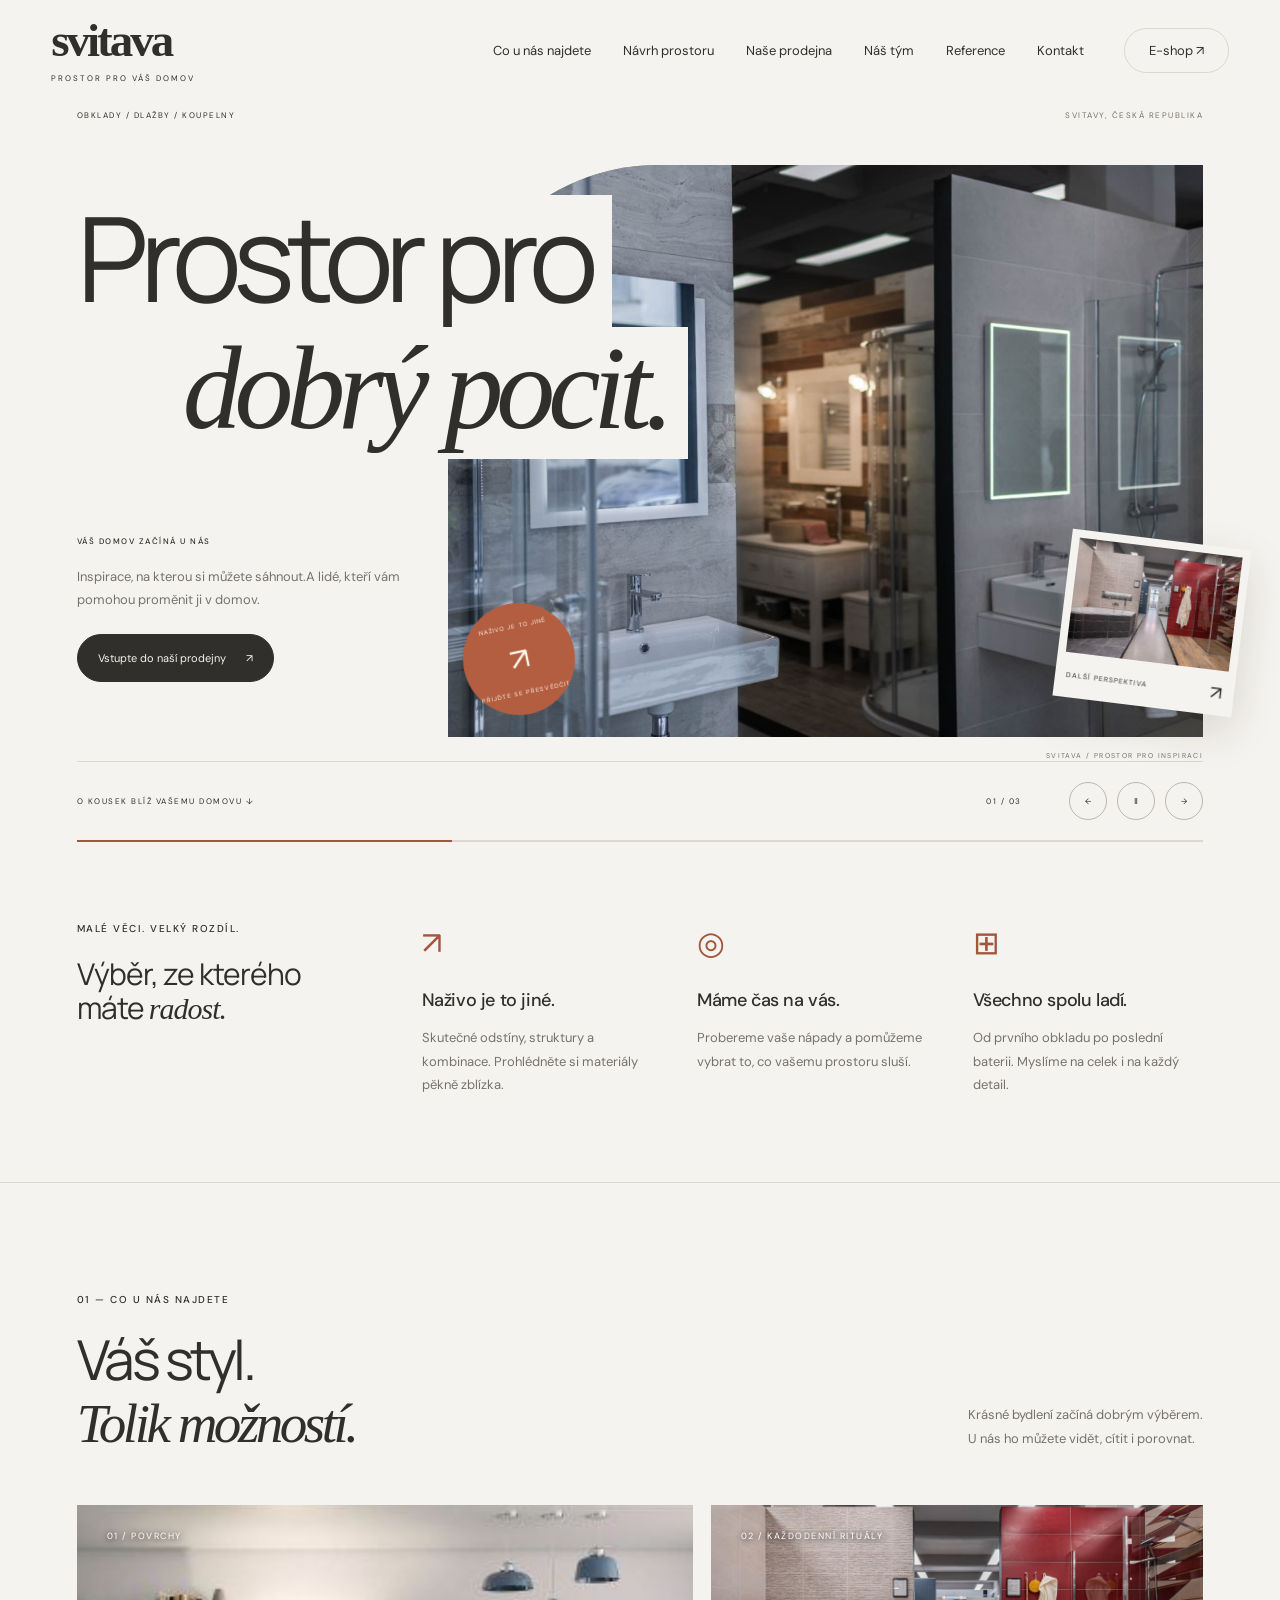
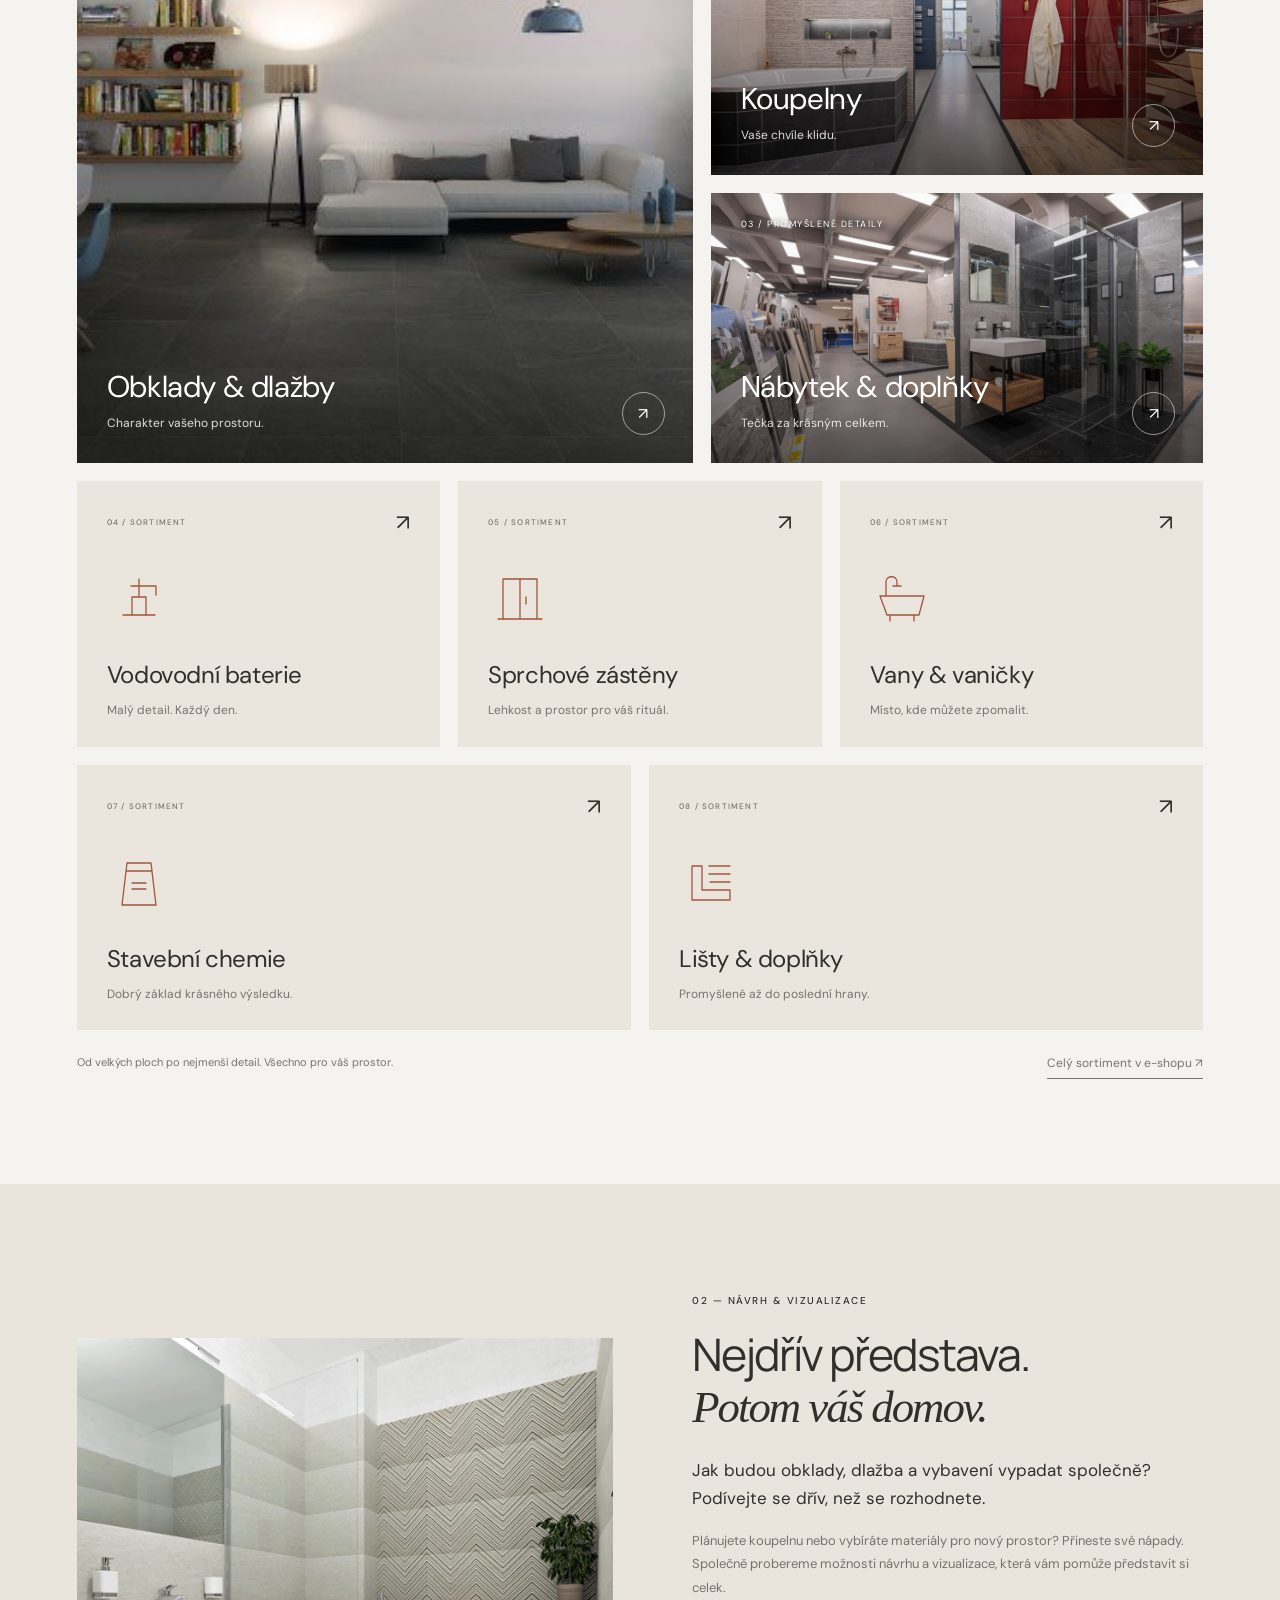
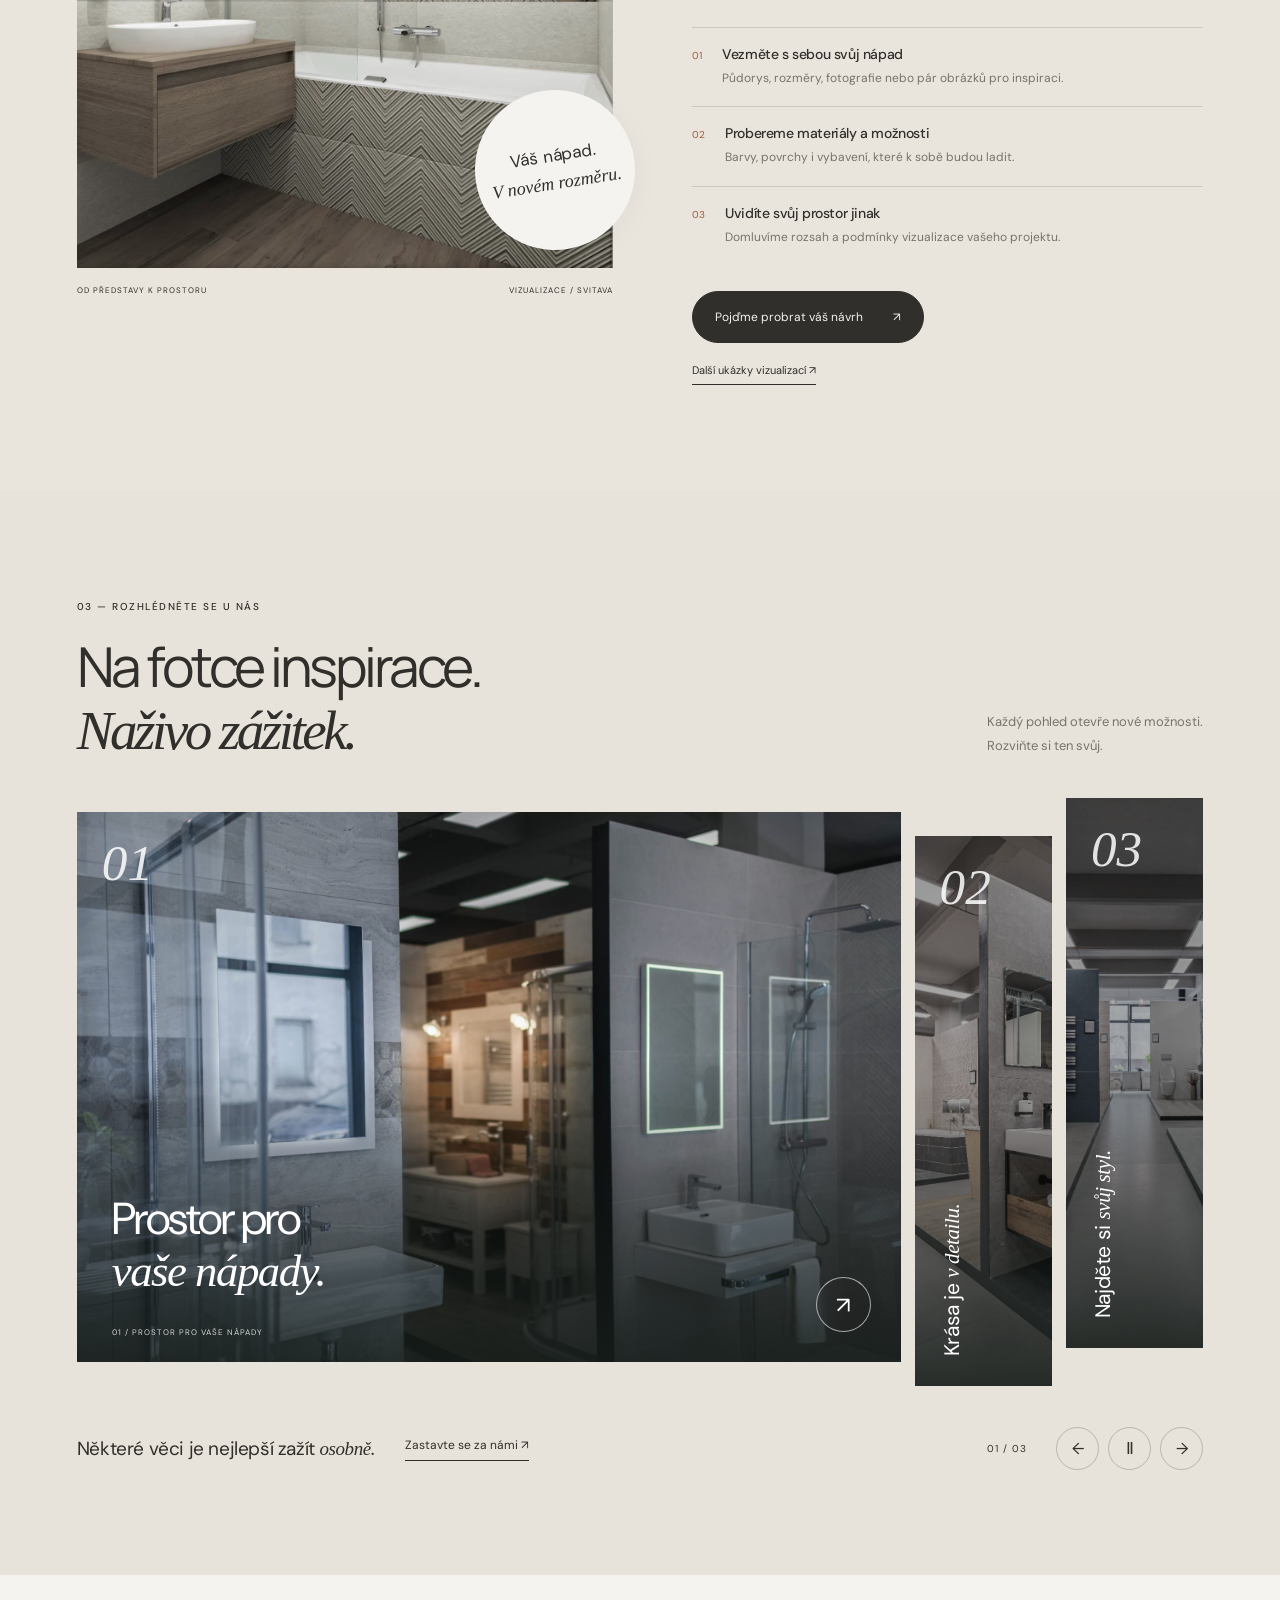
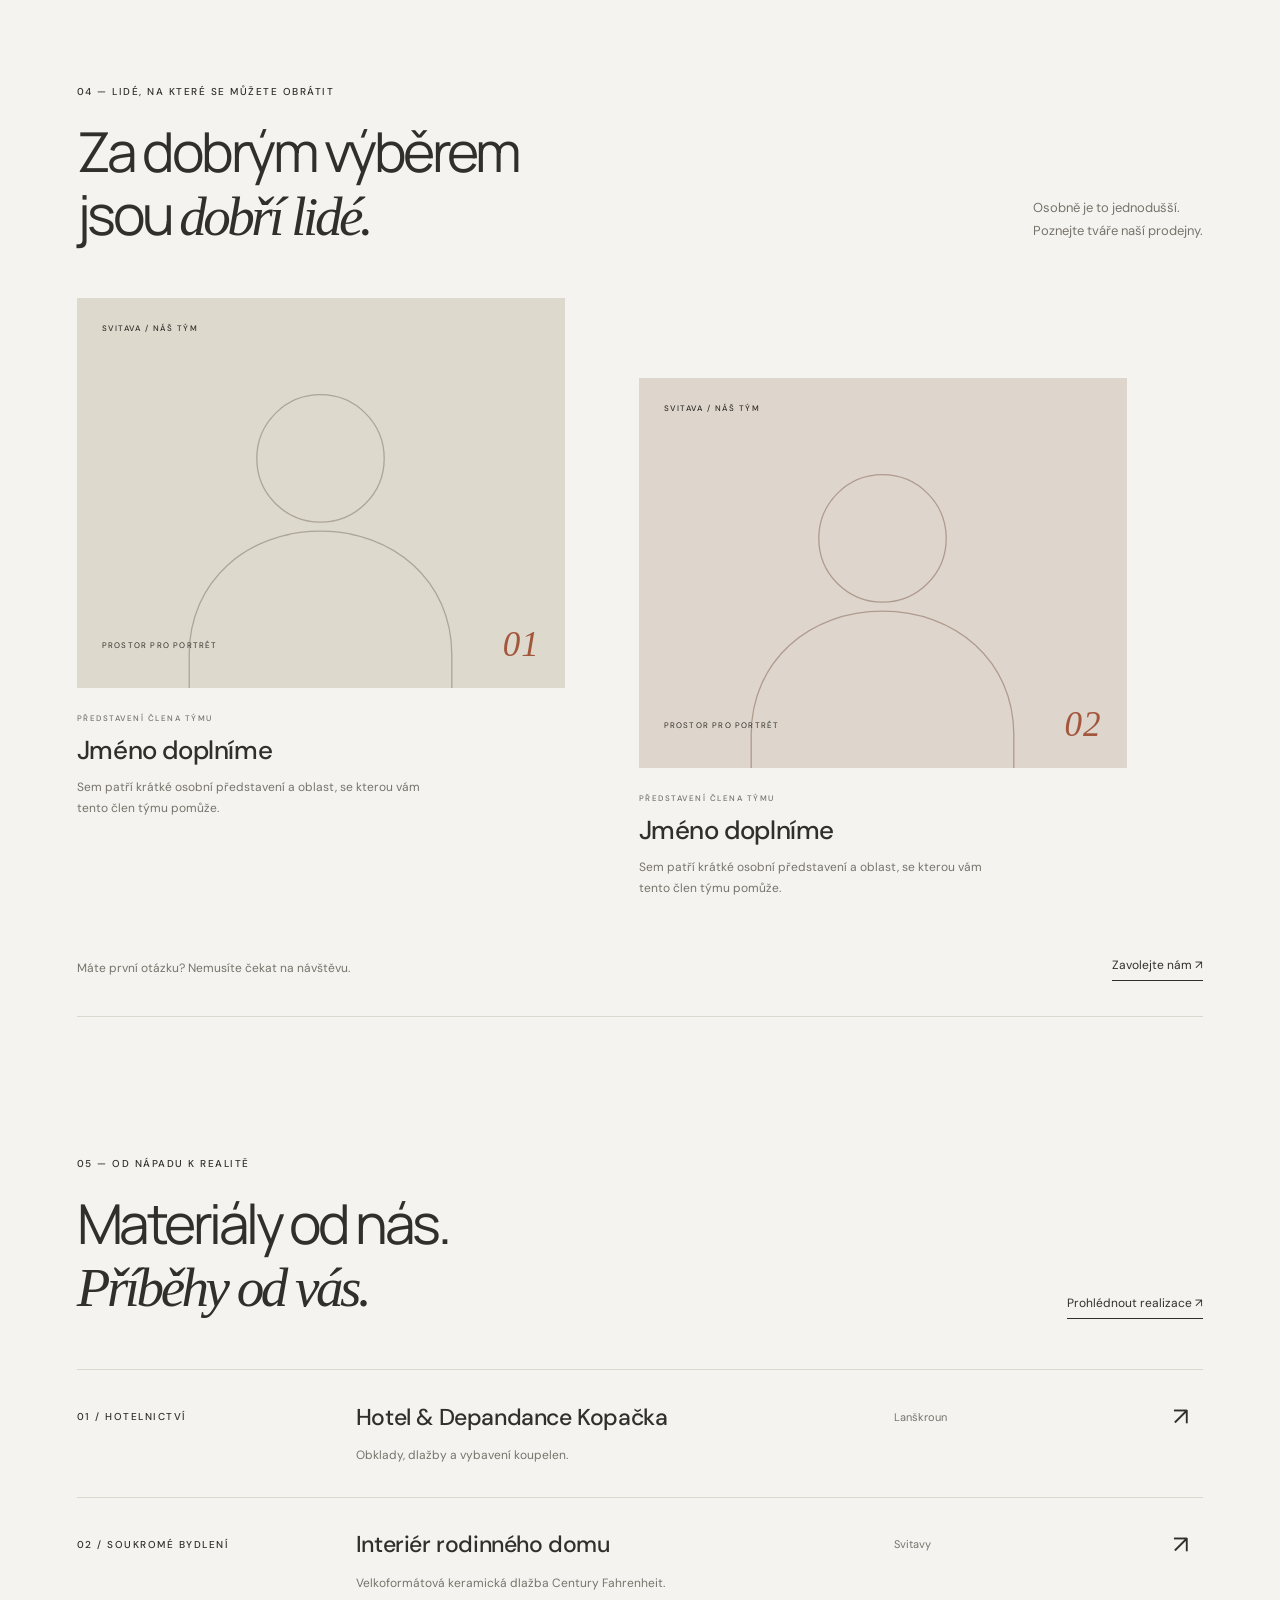
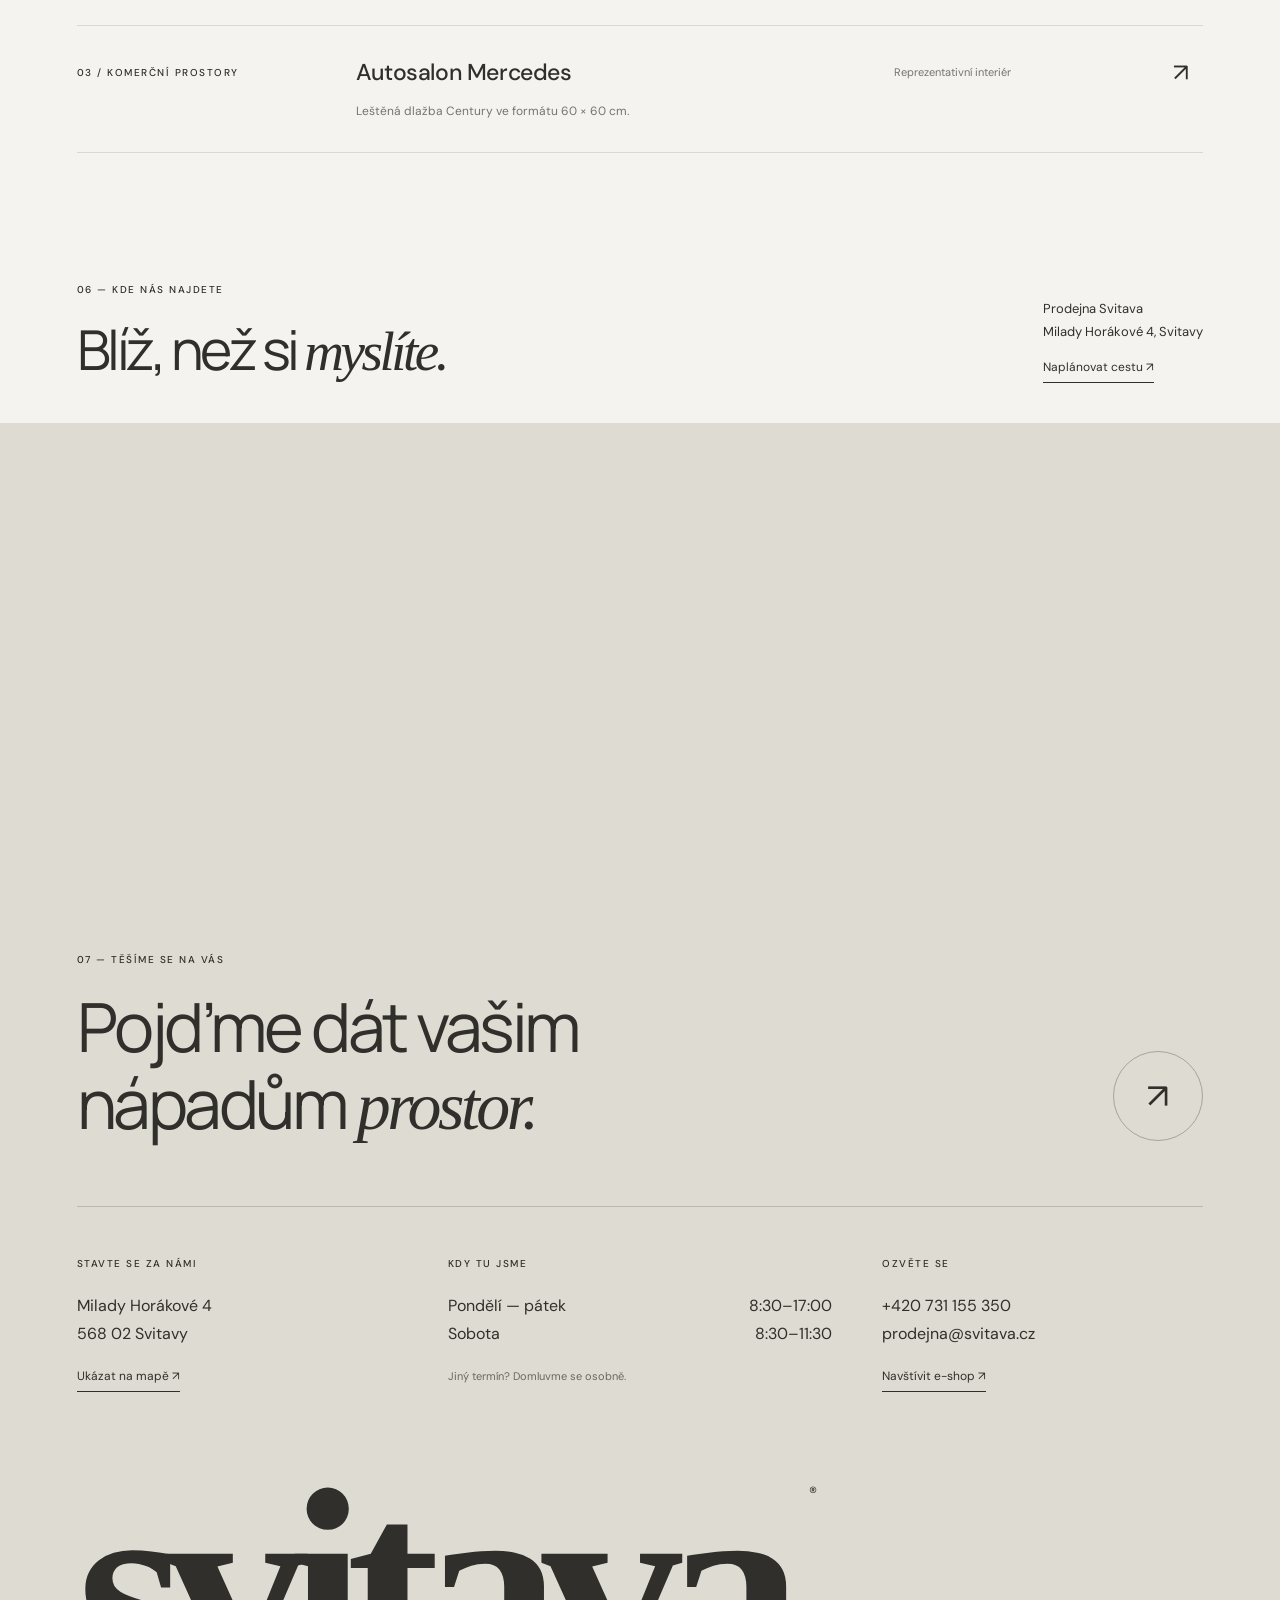
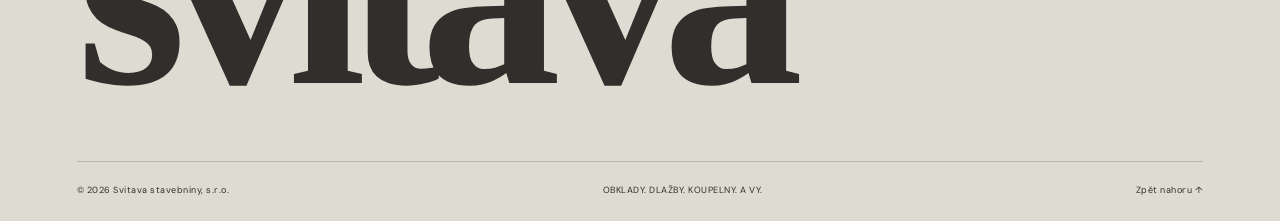
==== commit 67c76be3: "Refresh Svitava hero and accordion gallery" ====
--- a/svitava/index.html
+++ b/svitava/index.html
@@ -1,11 +1,11 @@
 <!doctype html>
-<html lang="cs"><head><meta charset="utf-8"><meta name="viewport" content="width=device-width,initial-scale=1"><meta name="theme-color" content="#f5f3ef"><meta name="description" content="Obklady, dlažby a koupelny ve Svitavách. Přijďte se inspirovat do prodejny Svitava na Milady Horákové 4."><title>Svitava — prostor pro váš domov</title><link rel="stylesheet" href="style.css?v=c9f39b194bca"><script src="app.js?v=ff2348419d36" defer></script></head>
+<html lang="cs"><head><meta charset="utf-8"><meta name="viewport" content="width=device-width,initial-scale=1"><meta name="theme-color" content="#f5f3ef"><meta name="description" content="Obklady, dlažby a koupelny ve Svitavách. Přijďte se inspirovat do prodejny Svitava na Milady Horákové 4."><title>Svitava — prostor pro váš domov</title><link rel="stylesheet" href="style.css?v=32ce7485028c"><script src="app.js?v=9bc7e62d33f4" defer></script></head>
 <body><header><a class="logo" href="#" aria-label="Svitava — úvod">svitava<span>PROSTOR PRO VÁŠ DOMOV</span></a><nav id="navigation" aria-label="Hlavní navigace"><a href="#sortiment">Co u nás najdete</a><a href="#navrh">Návrh prostoru</a><a href="#galerie">Naše prodejna</a><a href="#tym">Náš tým</a><a href="#reference">Reference</a><a href="#kontakt">Kontakt</a></nav><a class="eshop" href="https://www.svitava.cz/">E-shop ↗</a><button class="menu" aria-expanded="false" aria-controls="navigation">Menu <span>☰</span></button></header>
-<main><section class="hero" aria-roledescription="carousel" aria-label="Fotografie showroomu"><div class="slides"><img class="slide active" src="assets/svitava-showroom.jpg" alt="Koupelnové expozice v showroomu Svitava" fetchpriority="high"><img class="slide" src="assets/svitava-bathroom.jpg" alt="Inspirace obklady a koupelnovými sestavami" loading="lazy"><img class="slide" src="assets/svitava-detail.jpg" alt="Detaily koupelnového vybavení na prodejně" loading="lazy"></div><div class="hero-shade"></div><div class="hero-top"><span>OBKLADY / DLAŽBY / KOUPELNY</span><span>SVITAVY, ČESKÁ REPUBLIKA</span></div><div class="hero-copy"><p class="eyebrow">MÍSTO, KDE ZAČÍNÁ VAŠE BYDLENÍ</p><h1>Dobrý pocit.<br><em>Z každého detailu.</em></h1><p>Inspirace, na kterou si můžete sáhnout.<br>A lidé, kteří vám pomohou proměnit ji v domov.</p><a class="pill" href="#galerie">Vstupte do naší prodejny <span>↗</span></a></div><div class="hero-bottom"><a href="#sortiment">O KOUSEK BLÍŽ VAŠEMU DOMOVU ↓</a><div class="carousel-controls"><span id="slide-count" aria-live="polite">01 / 03</span><button id="prev" aria-label="Předchozí fotografie">←</button><button id="pause" aria-label="Pozastavit carousel">Ⅱ</button><button id="next" aria-label="Další fotografie">→</button></div></div><div class="progress"><i></i></div></section>
+<main><section class="hero hero-editorial" aria-roledescription="carousel" aria-label="Fotografie showroomu"><div class="slides"><img class="slide active" src="assets/svitava-showroom.jpg" alt="Koupelnové expozice v showroomu Svitava" fetchpriority="high"><img class="slide" src="assets/svitava-bathroom.jpg" alt="Inspirace obklady a koupelnovými sestavami" loading="lazy"><img class="slide" src="assets/svitava-detail.jpg" alt="Detaily koupelnového vybavení na prodejně" loading="lazy"></div><div class="hero-shade"></div><div class="hero-top"><span>OBKLADY / DLAŽBY / KOUPELNY</span><span>SVITAVY, ČESKÁ REPUBLIKA</span></div><h1 class="hero-title"><span>Prostor pro</span><em>dobrý pocit.</em></h1><div class="hero-copy"><p class="eyebrow">VÁŠ DOMOV ZAČÍNÁ U NÁS</p><p>Inspirace, na kterou si můžete sáhnout.<br>A lidé, kteří vám pomohou proměnit ji v domov.</p><a class="pill" href="#galerie">Vstupte do naší prodejny <span>↗</span></a></div><button class="hero-preview" id="hero-preview" aria-label="Prohlédnout další fotografii prodejny"><img id="hero-preview-image" src="assets/svitava-bathroom.jpg" alt="Další pohled do prodejny" loading="lazy"><span>DALŠÍ PERSPEKTIVA <b>↗</b></span></button><a class="hero-seal" href="#galerie" aria-label="Objevte prodejnu Svitava"><span>NAŽIVO JE TO JINÉ</span><b>↗</b><span>PŘIJĎTE SE PŘESVĚDČIT</span></a><span class="hero-photo-label" aria-hidden="true">SVITAVA / PROSTOR PRO INSPIRACI</span><div class="hero-bottom"><a href="#sortiment">O KOUSEK BLÍŽ VAŠEMU DOMOVU ↓</a><div class="carousel-controls"><span id="slide-count" aria-live="polite">01 / 03</span><button id="prev" aria-label="Předchozí fotografie">←</button><button id="pause" aria-label="Pozastavit carousel">Ⅱ</button><button id="next" aria-label="Další fotografie">→</button></div></div><div class="progress"><i></i></div></section>
 <section class="benefits wrap" aria-label="Proč navštívit Svitavu"><div class="benefits-intro reveal"><span class="eyebrow">MALÉ VĚCI. VELKÝ ROZDÍL.</span><h2>Výběr, ze kterého<br>máte <em>radost.</em></h2></div><article class="reveal"><span class="benefit-icon">↗</span><h3>Naživo je to jiné.</h3><p>Skutečné odstíny, struktury a kombinace. Prohlédněte si materiály pěkně zblízka.</p></article><article class="reveal"><span class="benefit-icon">◎</span><h3>Máme čas na vás.</h3><p>Probereme vaše nápady a pomůžeme vybrat to, co vašemu prostoru sluší.</p></article><article class="reveal"><span class="benefit-icon">⊞</span><h3>Všechno spolu ladí.</h3><p>Od prvního obkladu po poslední baterii. Myslíme na celek i na každý detail.</p></article></section>
 <section id="sortiment" class="wrap section"><div class="section-head reveal"><div><span class="eyebrow">01 — CO U NÁS NAJDETE</span><h2>Váš styl.<br><em>Tolik možností.</em></h2></div><p>Krásné bydlení začíná dobrým výběrem.<br>U nás ho můžete vidět, cítit i porovnat.</p></div><div class="categories"><a class="category large reveal" href="https://www.svitava.cz/"><img src="assets/svitava-material.jpg" alt="Materiály a keramické povrchy" loading="lazy"><span class="category-number">01 / POVRCHY</span><div><h3>Obklady & dlažby</h3><p>Charakter vašeho prostoru.</p></div><span class="circle">↗</span></a><a class="category reveal" href="https://www.svitava.cz/"><img src="assets/svitava-bathroom.jpg" alt="Vybavení koupelen v prodejně Svitava" loading="lazy"><span class="category-number">02 / KAŽDODENNÍ RITUÁLY</span><div><h3>Koupelny</h3><p>Vaše chvíle klidu.</p></div><span class="circle">↗</span></a><a class="category reveal" href="https://www.svitava.cz/"><img src="assets/svitava-detail.jpg" alt="Koupelnový nábytek a umyvadla" loading="lazy"><span class="category-number">03 / PROMYŠLENÉ DETAILY</span><div><h3>Nábytek & doplňky</h3><p>Tečka za krásným celkem.</p></div><span class="circle">↗</span></a></div><div class="more-categories" aria-label="Další sortiment prodejny"><a class="category-detail reveal" href="https://www.svitava.cz/"><div class="detail-top"><span class="eyebrow">04 / SORTIMENT</span><span class="detail-arrow" aria-hidden="true">↗</span></div><svg width="64" height="64" fill="none" stroke="#a2563b" stroke-width="1.3" viewBox="0 0 64 64" aria-hidden="true"><path d="M16 48h32M25 48V30h14v18M32 30V19h17v9M24 19h16M32 19v-7"/></svg><h3>Vodovodní baterie</h3><p>Malý detail. Každý den.</p></a><a class="category-detail reveal" href="https://www.svitava.cz/"><div class="detail-top"><span class="eyebrow">05 / SORTIMENT</span><span class="detail-arrow" aria-hidden="true">↗</span></div><svg width="64" height="64" fill="none" stroke="#a2563b" stroke-width="1.3" viewBox="0 0 64 64" aria-hidden="true"><path d="M15 52V12h34v40H15ZM32 12v40M38 30v7M10 52h44"/></svg><h3>Sprchové zástěny</h3><p>Lehkost a prostor pro váš rituál.</p></a><a class="category-detail reveal" href="https://www.svitava.cz/"><div class="detail-top"><span class="eyebrow">06 / SORTIMENT</span><span class="detail-arrow" aria-hidden="true">↗</span></div><svg width="64" height="64" fill="none" stroke="#a2563b" stroke-width="1.3" viewBox="0 0 64 64" aria-hidden="true"><path d="M10 29h44l-5 19H17l-7-19ZM20 48v6M44 48v6M16 29V15c0-7 11-7 11 0v4M23 19h8"/></svg><h3>Vany & vaničky</h3><p>Místo, kde můžete zpomalit.</p></a><a class="category-detail reveal" href="https://www.svitava.cz/"><div class="detail-top"><span class="eyebrow">07 / SORTIMENT</span><span class="detail-arrow" aria-hidden="true">↗</span></div><svg width="64" height="64" fill="none" stroke="#a2563b" stroke-width="1.3" viewBox="0 0 64 64" aria-hidden="true"><path d="M20 12h24l5 42H15l5-42ZM20 20h24M25 32h14M25 38h14"/></svg><h3>Stavební chemie</h3><p>Dobrý základ krásného výsledku.</p></a><a class="category-detail reveal" href="https://www.svitava.cz/"><div class="detail-top"><span class="eyebrow">08 / SORTIMENT</span><span class="detail-arrow" aria-hidden="true">↗</span></div><svg width="64" height="64" fill="none" stroke="#a2563b" stroke-width="1.3" viewBox="0 0 64 64" aria-hidden="true"><path d="M13 49V15h10v24h28v10H13ZM30 15h21M30 23h21M31 31h20"/></svg><h3>Lišty & doplňky</h3><p>Promyšlené až do poslední hrany.</p></a></div><div class="assortment-bottom"><span>Od velkých ploch po nejmenší detail. Všechno pro váš prostor.</span><a class="line-link" href="https://www.svitava.cz/">Celý sortiment v e-shopu ↗</a></div></section>
 <section id="navrh" class="design-section section"><div class="wrap design-layout"><figure class="design-visual reveal"><img src="assets/svitava-vizualizace.jpg" alt="Ukázka vizualizace koupelny Svitava s obklady Lumina a dlažbou Charm" loading="lazy"><figcaption><span>OD PŘEDSTAVY K PROSTORU</span><span>VIZUALIZACE / SVITAVA</span></figcaption><span class="design-stamp" aria-hidden="true">Váš nápad.<br><em>V novém rozměru.</em></span></figure><div class="design-copy reveal"><span class="eyebrow">02 — NÁVRH & VIZUALIZACE</span><h2>Nejdřív představa.<br><em>Potom váš domov.</em></h2><p class="design-lead">Jak budou obklady, dlažba a vybavení vypadat společně? Podívejte se dřív, než se rozhodnete.</p><p>Plánujete koupelnu nebo vybíráte materiály pro nový prostor? Přineste své nápady. Společně probereme možnosti návrhu a vizualizace, která vám pomůže představit si celek.</p><ol class="design-steps"><li><span>01</span><div><h3>Vezměte s sebou svůj nápad</h3><p>Půdorys, rozměry, fotografie nebo pár obrázků pro inspiraci.</p></div></li><li><span>02</span><div><h3>Probereme materiály a možnosti</h3><p>Barvy, povrchy i vybavení, které k sobě budou ladit.</p></div></li><li><span>03</span><div><h3>Uvidíte svůj prostor jinak</h3><p>Domluvíme rozsah a podmínky vizualizace vašeho projektu.</p></div></li></ol><a class="pill design-cta" href="mailto:prodejna@svitava.cz?subject=N%C3%A1vrh%20a%20vizualizace%20prostoru">Pojďme probrat váš návrh <span>↗</span></a><a class="design-examples line-link" href="https://www.svitava.cz/vizualizace/">Další ukázky vizualizací ↗</a></div></div></section>
-<section id="galerie" class="gallery-section gallery-ribbon section" aria-roledescription="carousel" aria-label="Prohlídka prodejny"><div class="wrap"><div class="section-head reveal"><div><span class="eyebrow">03 — ROZHLÉDNĚTE SE U NÁS</span><h2>Na fotce inspirace.<br><em>Naživo zážitek.</em></h2></div><p>Velké nápady potřebují prostor.<br>Projděte se naší prodejnou, fotografii po fotografii.</p></div></div><div class="gallery-track" tabindex="0" aria-label="Fotografie prodejny, posouvejte šipkami nebo prstem"><button class="ribbon-photo" data-photo="0"><div class="ribbon-image"><img src="assets/svitava-showroom.jpg" alt="Koupelnové expozice v prodejně Svitava" loading="lazy"><span class="ribbon-expand" aria-hidden="true">↗</span></div><span class="ribbon-caption"><span>01 / PROSTOR PRO VAŠE NÁPADY</span><span>PROHLÉDNOUT ZBLÍZKA ↗</span></span></button><button class="ribbon-photo" data-photo="1"><div class="ribbon-image"><img src="assets/svitava-detail.jpg" alt="Obklady, umyvadla a koupelnové sestavy v showroomu Svitava" loading="lazy"><span class="ribbon-expand" aria-hidden="true">↗</span></div><span class="ribbon-caption"><span>02 / KRÁSA JE V DETAILU</span><span>PROHLÉDNOUT ZBLÍZKA ↗</span></span></button><button class="ribbon-photo" data-photo="2"><div class="ribbon-image"><img src="assets/svitava-bathroom.jpg" alt="Inspirace hotovými koupelnami v prodejně Svitava" loading="lazy"><span class="ribbon-expand" aria-hidden="true">↗</span></div><span class="ribbon-caption"><span>03 / NAJDĚTE SI SVŮJ STYL</span><span>PROHLÉDNOUT ZBLÍZKA ↗</span></span></button></div><div class="wrap ribbon-footer"><div class="ribbon-invite"><p>Některé věci je nejlepší zažít <em>osobně.</em></p><a class="line-link" href="#kontakt">Zastavte se za námi ↗</a></div><div class="ribbon-controls"><span id="gallery-count" aria-live="polite">01 / 03</span><button id="gallery-prev" aria-label="Předchozí snímek prodejny">←</button><button id="gallery-pause" aria-label="Pozastavit posun galerie">Ⅱ</button><button id="gallery-next" aria-label="Další snímek prodejny">→</button></div></div></section>
+<section id="galerie" class="gallery-section gallery-ribbon gallery-accordion section" aria-roledescription="carousel" aria-label="Prohlídka prodejny"><div class="wrap"><div class="section-head reveal"><div><span class="eyebrow">03 — ROZHLÉDNĚTE SE U NÁS</span><h2>Na fotce inspirace.<br><em>Naživo zážitek.</em></h2></div><p>Každý pohled otevře nové možnosti.<br>Rozviňte si ten svůj.</p></div></div><div class="gallery-track" tabindex="0" aria-label="Fotografická harmonika prodejny, vyberte snímek nebo použijte šipky"><button class="ribbon-photo is-active" data-photo="0" aria-expanded="true"><span class="accordion-number" aria-hidden="true">01</span><span class="accordion-title" aria-hidden="true">Prostor pro <em>vaše nápady.</em></span><div class="ribbon-image"><img src="assets/svitava-showroom.jpg" alt="Koupelnové expozice v prodejně Svitava" loading="lazy"><span class="ribbon-expand" aria-hidden="true">↗</span></div><span class="ribbon-caption"><span>01 / PROSTOR PRO VAŠE NÁPADY</span><span>PROHLÉDNOUT ZBLÍZKA ↗</span></span></button><button class="ribbon-photo" data-photo="1" aria-expanded="false"><span class="accordion-number" aria-hidden="true">02</span><span class="accordion-title" aria-hidden="true">Krása je <em>v detailu.</em></span><div class="ribbon-image"><img src="assets/svitava-detail.jpg" alt="Obklady, umyvadla a koupelnové sestavy v showroomu Svitava" loading="lazy"><span class="ribbon-expand" aria-hidden="true">↗</span></div><span class="ribbon-caption"><span>02 / KRÁSA JE V DETAILU</span><span>PROHLÉDNOUT ZBLÍZKA ↗</span></span></button><button class="ribbon-photo" data-photo="2" aria-expanded="false"><span class="accordion-number" aria-hidden="true">03</span><span class="accordion-title" aria-hidden="true">Najděte si <em>svůj styl.</em></span><div class="ribbon-image"><img src="assets/svitava-bathroom.jpg" alt="Inspirace hotovými koupelnami v prodejně Svitava" loading="lazy"><span class="ribbon-expand" aria-hidden="true">↗</span></div><span class="ribbon-caption"><span>03 / NAJDĚTE SI SVŮJ STYL</span><span>PROHLÉDNOUT ZBLÍZKA ↗</span></span></button></div><div class="wrap ribbon-footer"><div class="ribbon-invite"><p>Některé věci je nejlepší zažít <em>osobně.</em></p><a class="line-link" href="#kontakt">Zastavte se za námi ↗</a></div><div class="ribbon-controls"><span id="gallery-count" aria-live="polite">01 / 03</span><button id="gallery-prev" aria-label="Předchozí snímek prodejny">←</button><button id="gallery-pause" aria-label="Pozastavit posun galerie">Ⅱ</button><button id="gallery-next" aria-label="Další snímek prodejny">→</button></div></div></section>
 <section id="tym" class="wrap section team-section"><div class="section-head reveal"><div><span class="eyebrow">04 — LIDÉ, NA KTERÉ SE MŮŽETE OBRÁTIT</span><h2>Za dobrým výběrem<br>jsou <em>dobří lidé.</em></h2></div><p>Osobně je to jednodušší.<br>Poznejte tváře naší prodejny.</p></div><div class="team-grid">
 <article class="team-card reveal"><div class="team-portrait portrait-one" role="img" aria-label="Místo pro fotografii prvního člena týmu"><span class="eyebrow">SVITAVA / NÁŠ TÝM</span><svg viewBox="0 0 300 300" aria-hidden="true"><circle cx="150" cy="108" r="49"/><path d="M49 295v-36c0-57 45-95 101-95s101 38 101 95v36"/></svg><span class="portrait-label">PROSTOR PRO PORTRÉT <b>01</b></span></div><div class="team-description"><div><span class="eyebrow">PŘEDSTAVENÍ ČLENA TÝMU</span><h3>Jméno doplníme</h3></div></div><p>Sem patří krátké osobní představení a oblast, se kterou vám tento člen týmu pomůže.</p></article>
 <article class="team-card reveal"><div class="team-portrait portrait-two" role="img" aria-label="Místo pro fotografii druhého člena týmu"><span class="eyebrow">SVITAVA / NÁŠ TÝM</span><svg viewBox="0 0 300 300" aria-hidden="true"><circle cx="150" cy="108" r="49"/><path d="M49 295v-36c0-57 45-95 101-95s101 38 101 95v36"/></svg><span class="portrait-label">PROSTOR PRO PORTRÉT <b>02</b></span></div><div class="team-description"><div><span class="eyebrow">PŘEDSTAVENÍ ČLENA TÝMU</span><h3>Jméno doplníme</h3></div></div><p>Sem patří krátké osobní představení a oblast, se kterou vám tento člen týmu pomůže.</p></article></div><div class="team-bottom"><p>Máte první otázku? Nemusíte čekat na návštěvu.</p><a class="line-link" href="tel:+420731155350">Zavolejte nám ↗</a></div></section>
--- a/svitava/style.css
+++ b/svitava/style.css
@@ -21,3 +21,21 @@
 /* Galerie jako pás velkých fotografií */
 .gallery-ribbon{overflow:hidden}.gallery-track{display:flex;gap:28px;overflow-x:auto;scroll-snap-type:x mandatory;scrollbar-width:none;overscroll-behavior-x:contain;padding:0 max(6vw,calc((100vw - 1268px)/2)) 15px;scroll-padding-left:max(6vw,calc((100vw - 1268px)/2));align-items:start}.gallery-track::-webkit-scrollbar{display:none}.ribbon-photo{flex:0 0 min(76vw,1080px);min-width:0;background:none;border:0;padding:0;text-align:left;scroll-snap-align:start}.ribbon-photo:nth-child(2){padding-top:35px}.ribbon-image{height:clamp(350px,42vw,620px);position:relative;overflow:hidden;background:#c3bbae}.ribbon-image img{transition:transform 1.1s ease;object-fit:cover}.ribbon-photo:hover img{transform:scale(1.035)}.ribbon-expand{position:absolute;right:25px;bottom:25px;width:55px;height:55px;display:grid;place-items:center;border:1px solid #fff9;border-radius:50%;color:white;background:#302f2b25;backdrop-filter:blur(5px);font-size:23px;transition:background .3s}.ribbon-photo:hover .ribbon-expand{background:var(--paper);color:var(--ink)}.ribbon-caption{display:flex;justify-content:space-between;gap:20px;font-size:9px;letter-spacing:1px;padding-top:18px}.ribbon-caption>span:last-child{color:var(--muted);font-size:8px}.ribbon-footer{display:flex;align-items:center;justify-content:space-between;gap:25px;margin-top:40px}.ribbon-invite{display:flex;align-items:center;gap:30px}.ribbon-invite p{font-size:19px;margin:0;letter-spacing:-.4px}.ribbon-controls{display:flex;align-items:center;gap:9px;flex-shrink:0}.ribbon-controls>span{font-size:10px;letter-spacing:1px;margin-right:20px}.ribbon-controls button{width:43px;height:43px;display:grid;place-items:center;border:1px solid #bbb4a7;border-radius:50%;background:none;transition:background .3s,color .3s}.ribbon-controls button:hover{background:var(--ink);color:var(--paper)}
 @media(max-width:1000px){.ribbon-invite{display:block}.ribbon-invite a{margin-top:12px}}@media(max-width:650px){.gallery-track{gap:16px;padding-left:6vw;padding-right:6vw;scroll-padding-left:6vw}.ribbon-photo{flex-basis:86vw}.ribbon-photo:nth-child(2){padding-top:18px}.ribbon-image{height:390px}.ribbon-caption{font-size:8px;letter-spacing:.6px}.ribbon-caption>span:last-child{display:none}.ribbon-expand{right:18px;bottom:18px;width:44px;height:44px}.ribbon-footer{align-items:start;flex-direction:column;margin-top:25px;gap:25px}.ribbon-invite p{font-size:19px}.ribbon-controls{align-self:flex-end}.ribbon-controls button{width:40px;height:40px}}
+
+/* Harmonika: velká fotografie a úzké fotografické záložky */
+.gallery-accordion{background:#e8e3da}.gallery-accordion .gallery-track{max-width:1440px;margin:auto;padding:0 6%;height:clamp(440px,43vw,640px);overflow:visible;gap:14px;scroll-snap-type:none;align-items:stretch}.gallery-accordion .ribbon-photo{position:relative;flex:1 1 0;min-width:0;height:100%;padding:0!important;overflow:hidden;scroll-snap-align:none;transition:flex-grow 1s cubic-bezier(.22,.7,.2,1),transform 1s cubic-bezier(.22,.7,.2,1);isolation:isolate}.gallery-accordion .ribbon-photo.is-active{flex-grow:6}.gallery-accordion .ribbon-photo:nth-child(2){transform:translateY(24px)}.gallery-accordion .ribbon-photo:nth-child(3){transform:translateY(-14px)}.gallery-accordion .ribbon-image{position:absolute;inset:0;height:100%;width:100%}.gallery-accordion .ribbon-image:after{content:'';position:absolute;inset:0;background:linear-gradient(0deg,#171e1bd9,transparent 55%,#171e1b30);pointer-events:none}.gallery-accordion .ribbon-image img{width:100%;height:100%;object-fit:cover;object-position:50%;filter:brightness(.7) saturate(.65);transition:filter .9s ease,transform 1.3s ease}.gallery-accordion .is-active .ribbon-image img{filter:brightness(1) saturate(1)}.gallery-accordion .ribbon-photo:hover img{transform:scale(1.025)}.accordion-number{position:absolute;z-index:2;left:25px;top:25px;font-family:Georgia,serif;font-style:italic;font-size:clamp(30px,4vw,58px);font-weight:400;color:#fff;line-height:1;opacity:.85}.accordion-title{position:absolute;z-index:2;bottom:35px;left:35px;color:white;white-space:nowrap;font-size:clamp(24px,3.5vw,52px);letter-spacing:-1.5px;line-height:1.15;transform-origin:left bottom;transform:rotate(-90deg) translateY(100%);transition:opacity .4s,transform .8s ease}.accordion-title em{display:block}.ribbon-photo:not(.is-active) .accordion-title{font-size:21px;letter-spacing:-.4px;bottom:30px;left:25px}.ribbon-photo:not(.is-active) .accordion-title em{display:inline}.is-active .accordion-title{transform:none;bottom:65px}.gallery-accordion .ribbon-caption{position:absolute;bottom:25px;left:35px;right:35px;color:#fff;z-index:2;opacity:0;transform:translateY(10px);transition:opacity .4s .25s,transform .5s .25s;white-space:nowrap;font-size:8px}.gallery-accordion .is-active .ribbon-caption{opacity:.8;transform:none}.gallery-accordion .ribbon-caption>span:last-child{display:none}.gallery-accordion .ribbon-expand{z-index:3;opacity:0;right:30px;bottom:30px;transition:opacity .4s .3s,background .3s}.gallery-accordion .is-active .ribbon-expand{opacity:1}.gallery-accordion .ribbon-footer{margin-top:65px}.gallery-accordion .ribbon-photo:focus-visible{outline:2px solid var(--accent);outline-offset:6px}
+@media(max-width:1000px) and (min-width:651px){.gallery-accordion .gallery-track{height:460px;gap:10px}.gallery-accordion .ribbon-photo.is-active{flex-grow:5}.accordion-title{font-size:33px;left:25px}.gallery-accordion .ribbon-expand{width:43px;height:43px;right:20px}.gallery-accordion .ribbon-caption{left:25px;font-size:7px}}
+@media(max-width:650px){.gallery-accordion .gallery-track{height:530px;display:flex;flex-direction:column;gap:10px;padding:0 6%;overflow:visible}.gallery-accordion .ribbon-photo{flex:0.75 1 0;transform:none!important;min-height:58px;width:100%;transition:flex-grow .8s cubic-bezier(.22,.7,.2,1)}.gallery-accordion .ribbon-photo.is-active{flex:5 1 0}.accordion-number{left:18px;top:17px;font-size:25px}.ribbon-photo:not(.is-active) .accordion-title{transform:none;left:60px;bottom:20px;font-size:17px;letter-spacing:-.4px}.is-active .accordion-title{left:22px;bottom:65px;font-size:34px;white-space:normal;letter-spacing:-1px}.gallery-accordion .ribbon-caption{left:22px;right:70px;bottom:28px;font-size:7px;letter-spacing:.4px;white-space:normal}.gallery-accordion .ribbon-expand{bottom:22px;right:18px;width:40px;height:40px}.gallery-accordion .ribbon-footer{margin-top:30px}.gallery-accordion .ribbon-image img{object-position:center}.gallery-accordion .ribbon-image:after{background:linear-gradient(0deg,#171e1bd9,transparent 80%)}.gallery-accordion .ribbon-photo:not(.is-active) .ribbon-image img{filter:brightness(.5)}}
+
+/* Editorial hero: typografie přes obraz, oblouk a plovoucí perspektiva. */
+.hero-editorial{height:clamp(720px,58vw,920px);min-height:720px;margin:0;background:var(--paper);color:var(--ink);overflow:hidden;--hero-x:0px;--hero-y:0px}.hero-editorial .slides{inset:65px 6% 105px 35%;border-top-left-radius:210px;overflow:hidden;background:#8d8c7c;transform:translate(var(--hero-x),var(--hero-y));transition:transform 1.2s cubic-bezier(.2,.7,.2,1);animation:hero-image-in 1.4s cubic-bezier(.22,.7,.2,1) both}.hero-editorial .slide{transition:opacity 1.3s ease,transform 8s ease;transform:scale(1.07)}.hero-editorial .slide.active{transform:scale(1)}.hero-editorial .hero-shade{display:none}.hero-editorial .hero-top{left:6%;right:6%;top:10px;font-size:8px;letter-spacing:1.5px}.hero-editorial .hero-top>span:last-child{color:var(--muted)}.hero-title{position:absolute;z-index:3;top:95px;left:6%;right:2%;margin:0;font-size:clamp(76px,9.2vw,144px);line-height:1.05;letter-spacing:-.07em;color:#fff;mix-blend-mode:difference;pointer-events:none}.hero-title>span,.hero-title>em{display:block;animation:hero-type-in 1.2s cubic-bezier(.22,.7,.2,1) both}.hero-title>em{margin-left:9%;letter-spacing:-.06em;animation-delay:.15s}.hero-editorial .hero-copy{left:6%;top:auto;bottom:160px;transform:none;max-width:26%;z-index:4;animation:hero-type-in 1.2s .3s both}.hero-editorial .hero-copy .eyebrow{font-size:8px;line-height:1.6;margin-bottom:17px}.hero-editorial .hero-copy>p:not(.eyebrow){color:var(--muted);font-size:13px;line-height:1.8}.hero-editorial .hero-copy>p br{display:none}.hero-editorial .hero-copy .pill{background:var(--ink);color:var(--paper);border-color:var(--ink);font-size:11px;gap:20px;padding:16px 20px;margin-top:10px}.hero-editorial .hero-copy .pill:hover{background:var(--accent);border-color:var(--accent)}.hero-preview{position:absolute;z-index:4;right:3%;bottom:135px;width:180px;padding:8px;background:var(--paper);border:0;box-shadow:0 15px 40px #28251d25;transform:rotate(7deg);transition:transform .6s;animation:hero-preview-in 1.4s .3s both}.hero-preview:hover{transform:rotate(0deg) translateY(-7px)}.hero-preview img{height:115px;object-fit:cover}.hero-preview>span{font-size:7px;letter-spacing:1px;display:flex;justify-content:space-between;align-items:center;padding:10px 3px 2px}.hero-preview b{font-size:19px;font-weight:400}.hero-seal{position:absolute;z-index:4;left:calc(35% - 56px);bottom:127px;width:112px;height:112px;border-radius:50%;background:#b35e40;color:#fff6ea;display:flex;flex-direction:column;align-items:center;justify-content:center;gap:9px;transform:rotate(-12deg);transition:transform .5s}.hero-seal span{font-size:6px;letter-spacing:1.1px}.hero-seal b{font-size:31px;font-weight:400}.hero-seal:hover{transform:rotate(0deg) scale(1.06)}.hero-photo-label{position:absolute;right:6%;bottom:82px;font-size:7px;letter-spacing:1.4px;color:var(--muted)}.hero-editorial .hero-bottom{left:6%;right:6%;bottom:22px;border-top:1px solid var(--line);padding-top:20px;font-size:8px}.hero-editorial .carousel-controls button{border-color:#bdb7ab;color:var(--ink)}.hero-editorial .carousel-controls button:hover{background:var(--ink);color:var(--paper)}.hero-editorial .progress{left:6%;right:6%;width:auto;background:var(--line)}.hero-editorial .progress i{background:var(--accent)}
+@keyframes hero-image-in{from{opacity:0;clip-path:inset(10% 0 0 0)}to{opacity:1;clip-path:inset(0)}}@keyframes hero-type-in{from{opacity:0;translate:0 35px}to{opacity:1;translate:0 0}}@keyframes hero-preview-in{from{opacity:0;translate:20px 35px}to{opacity:1;translate:0 0}}
+@media(min-width:1600px){.hero-editorial .hero-copy{left:6%}}
+@media(min-width:651px) and (max-width:1000px){.hero-editorial{height:730px;min-height:730px}.hero-editorial .slides{left:33%;right:5%;top:90px;bottom:120px;border-top-left-radius:160px}.hero-title{top:125px;font-size:10vw}.hero-editorial .hero-copy{max-width:25%;bottom:180px}.hero-editorial .hero-copy .pill{font-size:10px;gap:12px;padding:13px 15px}.hero-preview{width:145px;bottom:155px}.hero-preview img{height:100px}.hero-seal{left:calc(33% - 44px);bottom:143px;width:90px;height:90px;gap:6px}.hero-seal span{font-size:5px}.hero-photo-label{bottom:95px}}
+@media(max-width:650px){.hero-editorial{height:820px;min-height:820px;margin:0}.hero-editorial .hero-top{left:6%;right:6%;top:13px;font-size:7px}.hero-editorial .hero-top>span:last-child{display:none}.hero-title{left:6%;right:0;top:60px;font-size:14.5vw;letter-spacing:-.06em;line-height:1.05;mix-blend-mode:normal;color:var(--ink)}.hero-title>em{margin-left:7%;letter-spacing:-.06em}.hero-editorial .slides{inset:200px 8% 230px 12%;border-top-left-radius:115px;transform:none}.hero-editorial .hero-copy{left:6%;right:6%;bottom:82px;max-width:none;top:auto;transform:none}.hero-editorial .hero-copy .eyebrow{display:none}.hero-editorial .hero-copy>p:not(.eyebrow){font-size:12px;max-width:90%;line-height:1.7;margin-bottom:10px}.hero-editorial .hero-copy .pill{font-size:10px;margin-top:0;padding:12px 18px}.hero-preview{width:120px;right:4%;bottom:249px;padding:6px;transform:rotate(7deg)}.hero-preview img{height:76px}.hero-preview>span{font-size:5px;letter-spacing:.5px;padding-top:6px}.hero-preview b{font-size:15px}.hero-seal{left:5%;bottom:255px;width:85px;height:85px;gap:5px}.hero-seal span{font-size:4.7px;letter-spacing:.7px}.hero-seal b{font-size:26px}.hero-photo-label{right:8%;bottom:210px;font-size:6px;letter-spacing:.8px}.hero-editorial .hero-bottom{bottom:14px;padding-top:14px}.hero-editorial .hero-bottom>a{font-size:6px}.hero-editorial .carousel-controls>span{font-size:9px}.hero-editorial .carousel-controls button{width:30px;height:30px}}
+@media(prefers-reduced-motion:reduce){.hero-editorial .slides{transform:none}}
+
+/* Čitelný typografický výřez přes fotografii. */
+.hero-title{mix-blend-mode:normal;color:var(--ink)}.hero-title>span,.hero-title>em{width:max-content;max-width:100%;background:var(--paper);padding:0 .18em .07em 0}.hero-editorial .hero-seal{left:calc(35% + 15px)}
+@media(min-width:651px) and (max-width:1000px){.hero-editorial .hero-seal{left:calc(33% + 12px)}}
+@media(max-width:650px){.hero-title>span,.hero-title>em{background:none;padding:0}.hero-editorial .hero-seal{left:5%}}
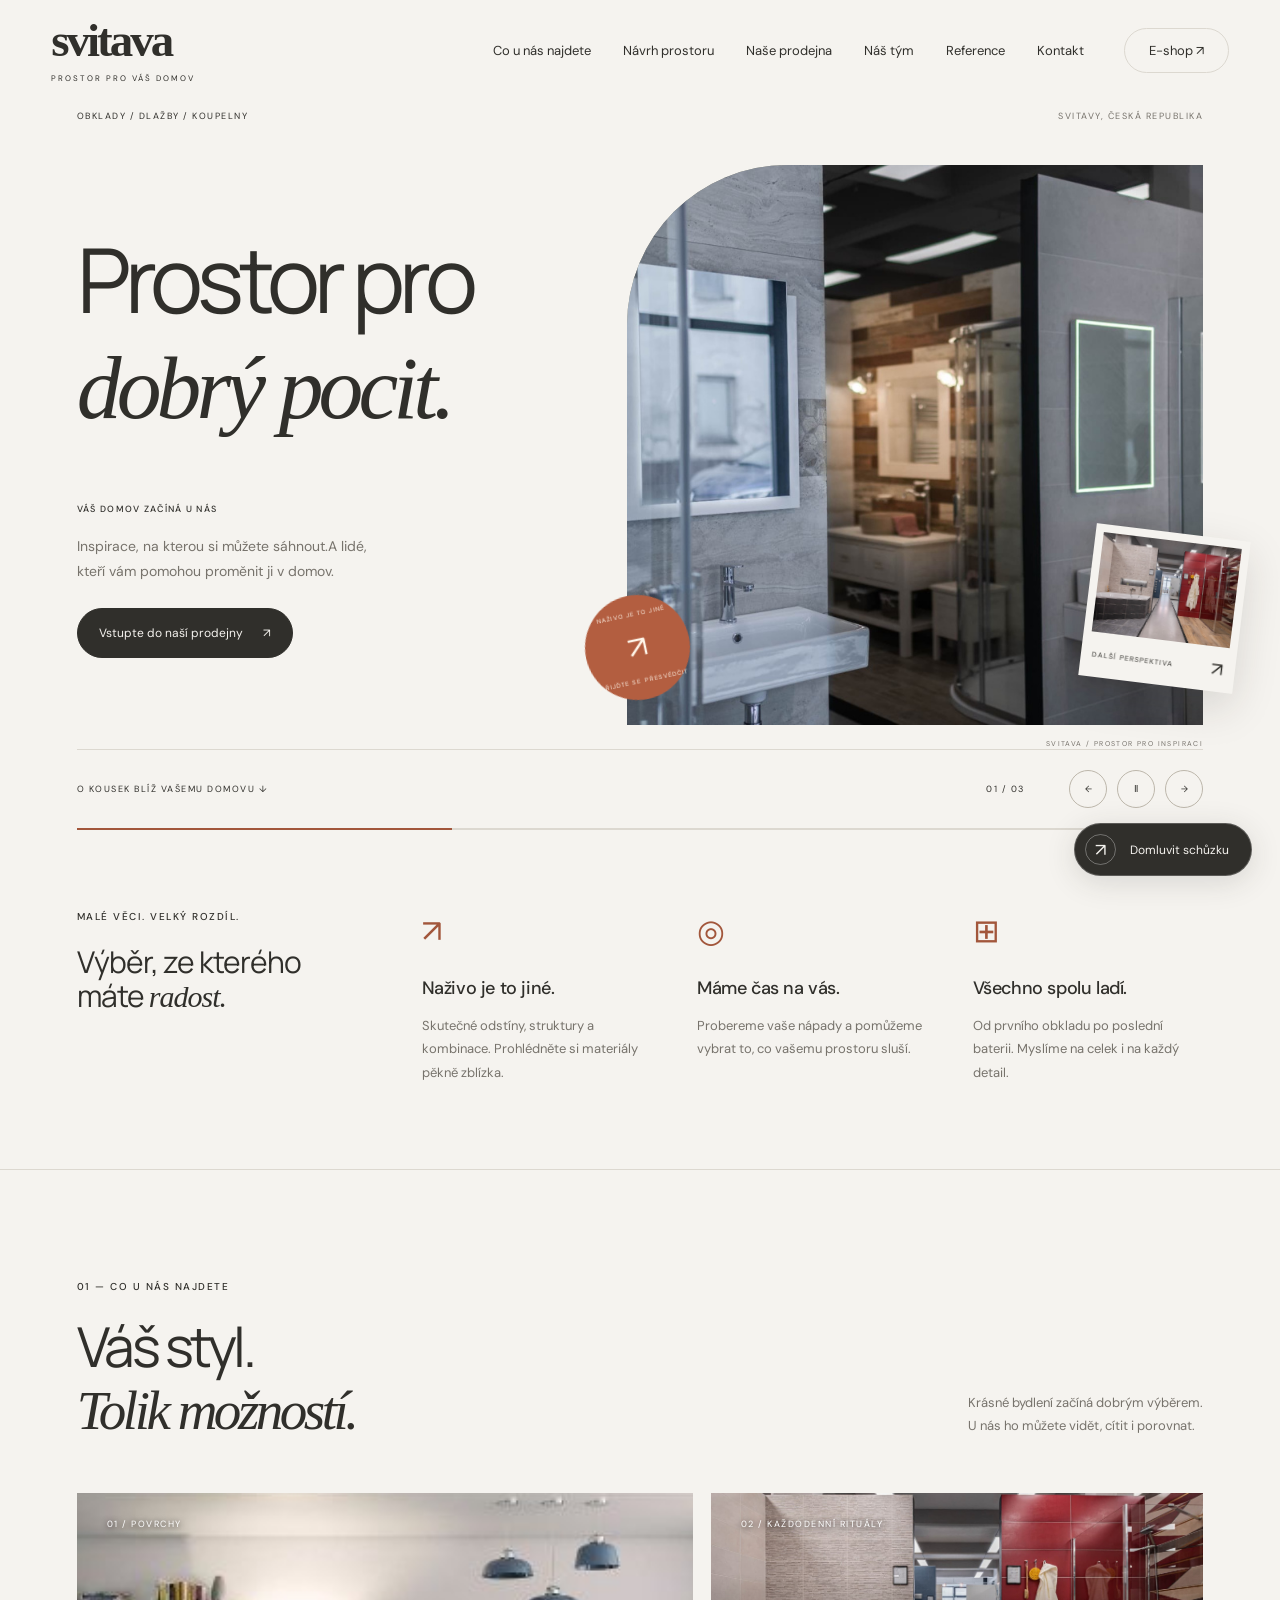
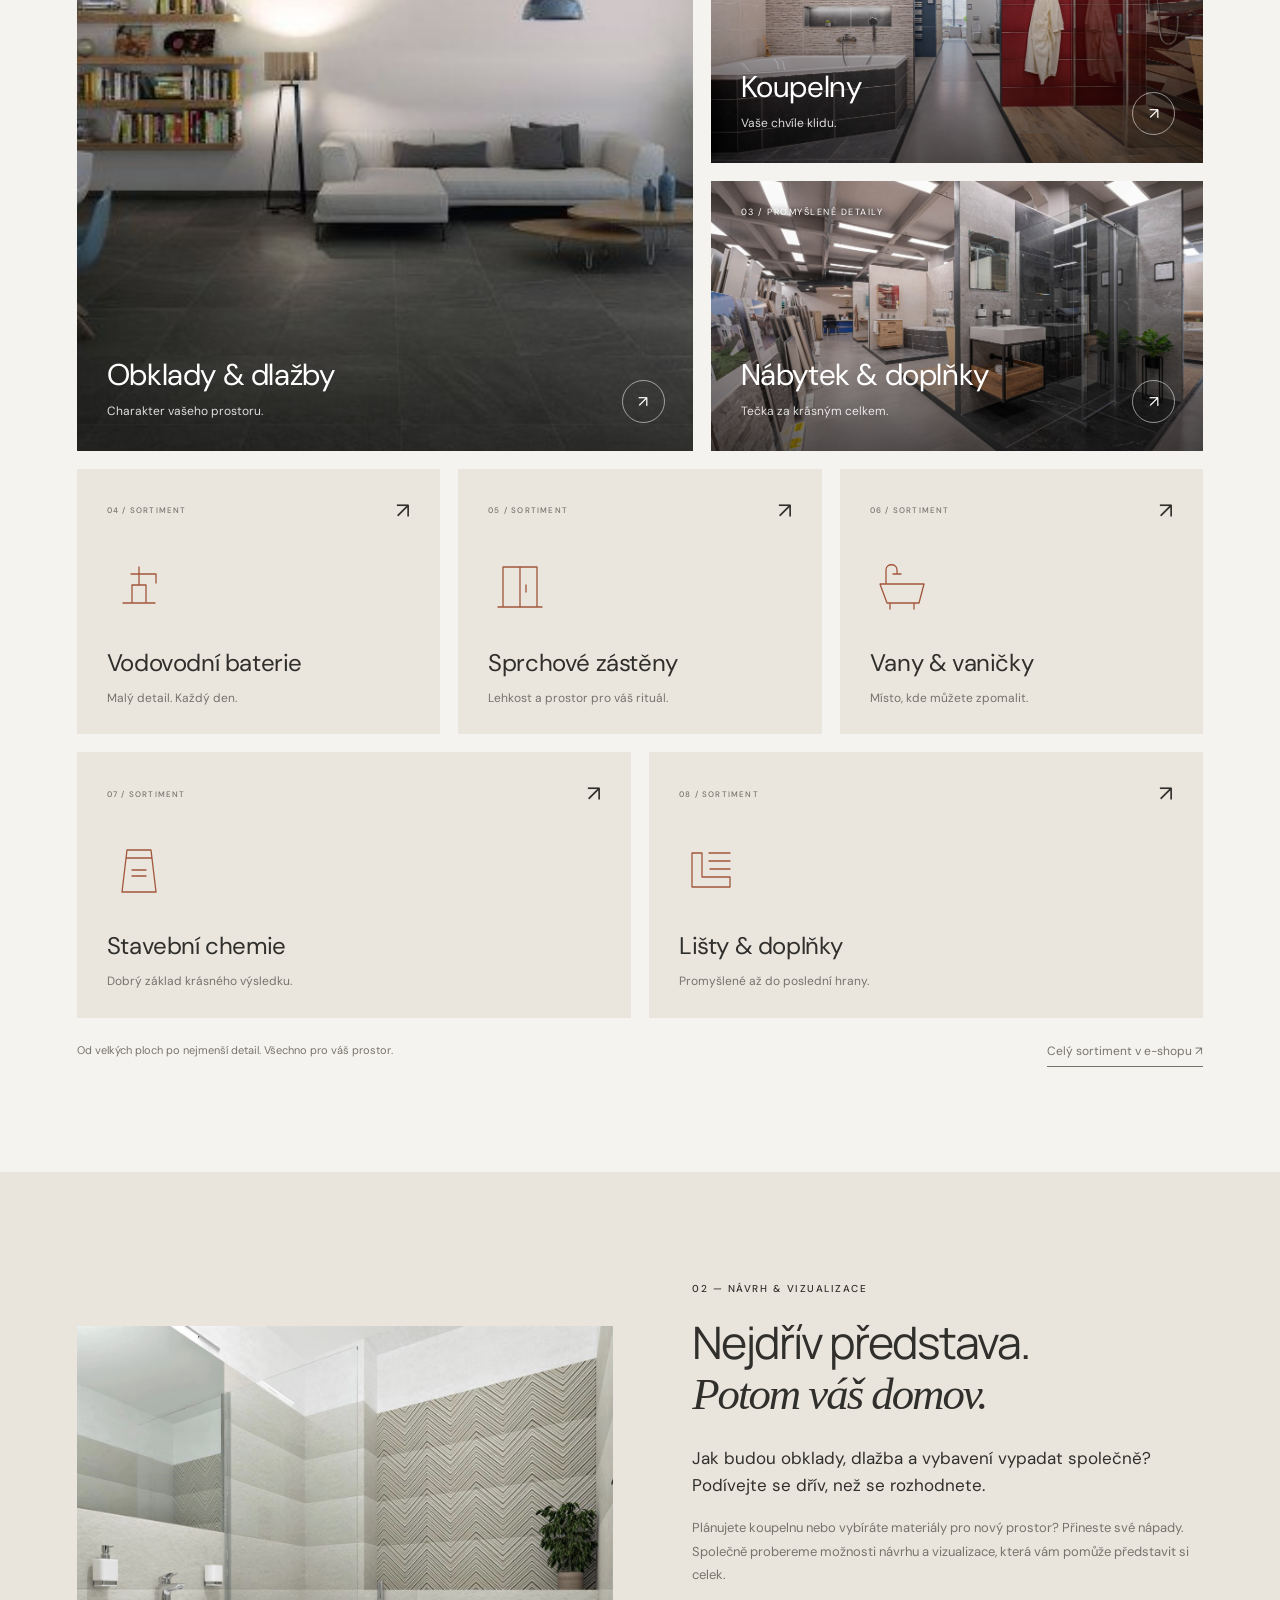
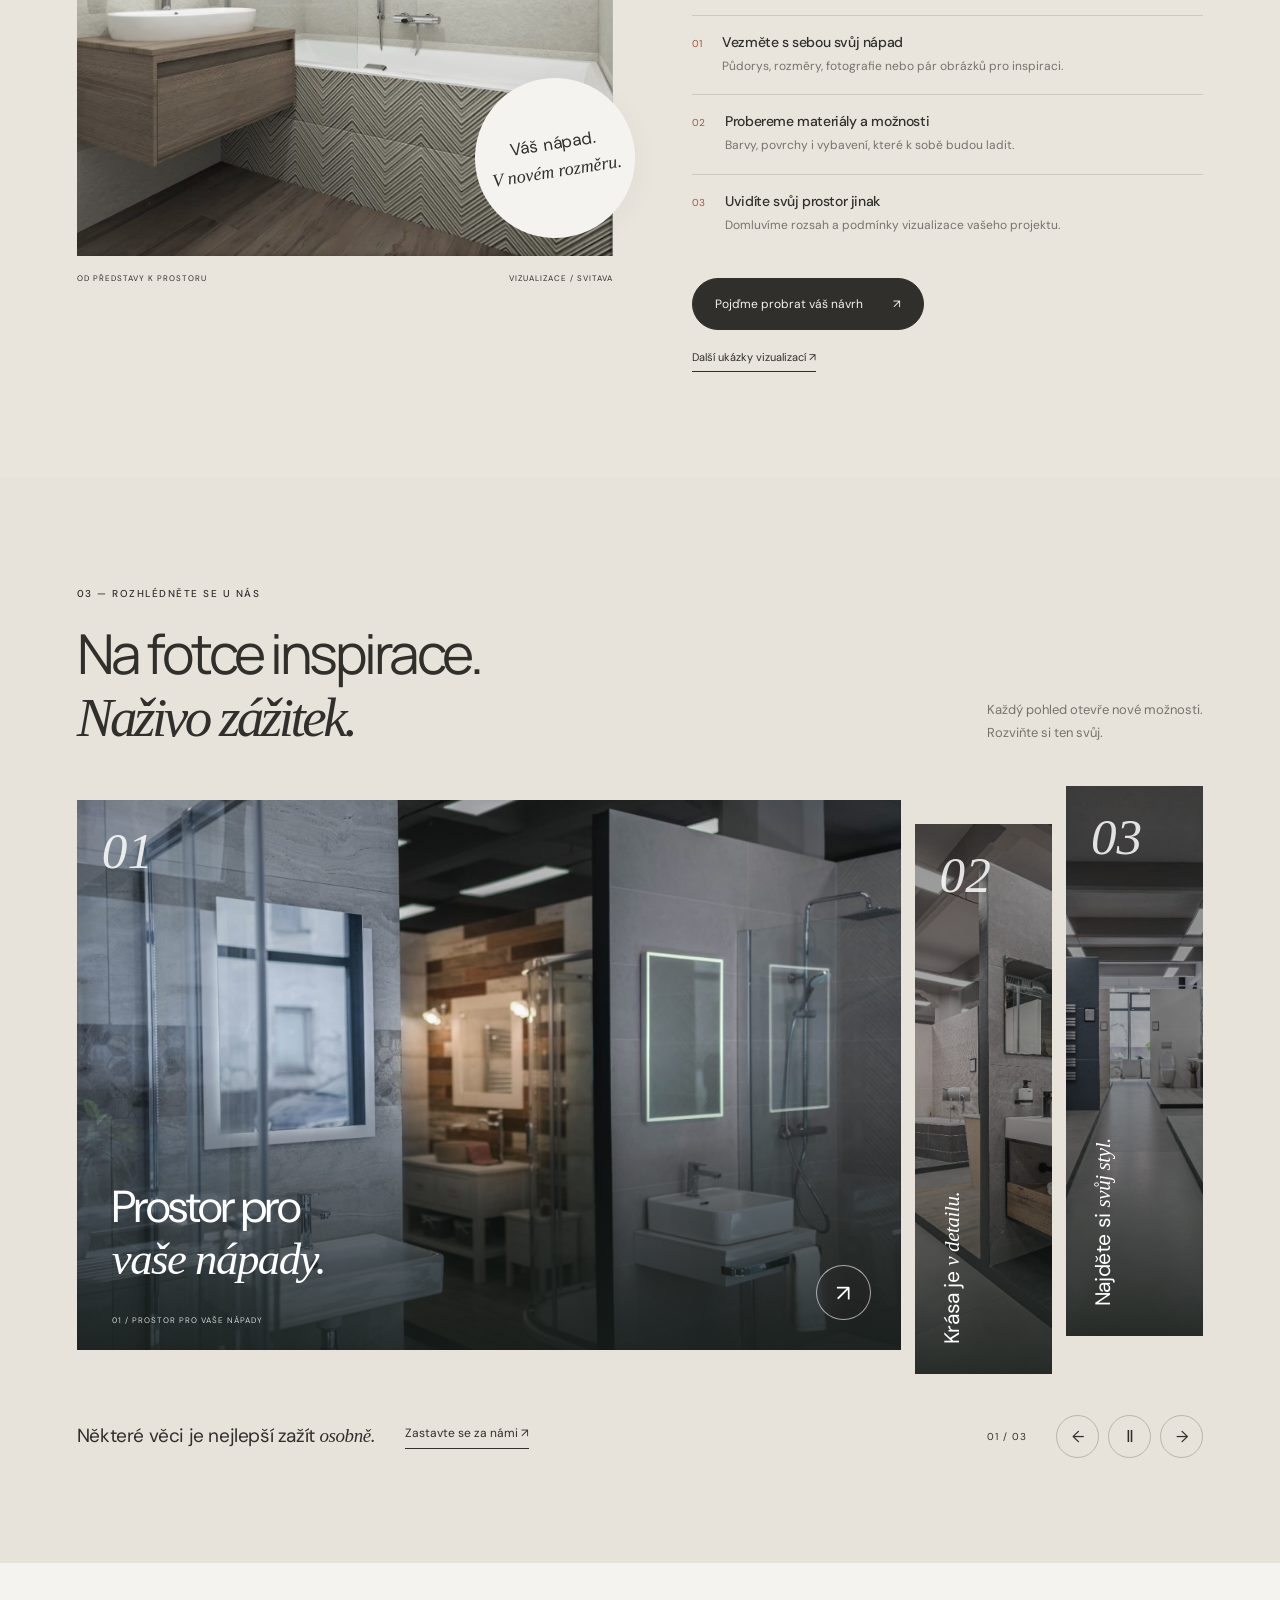
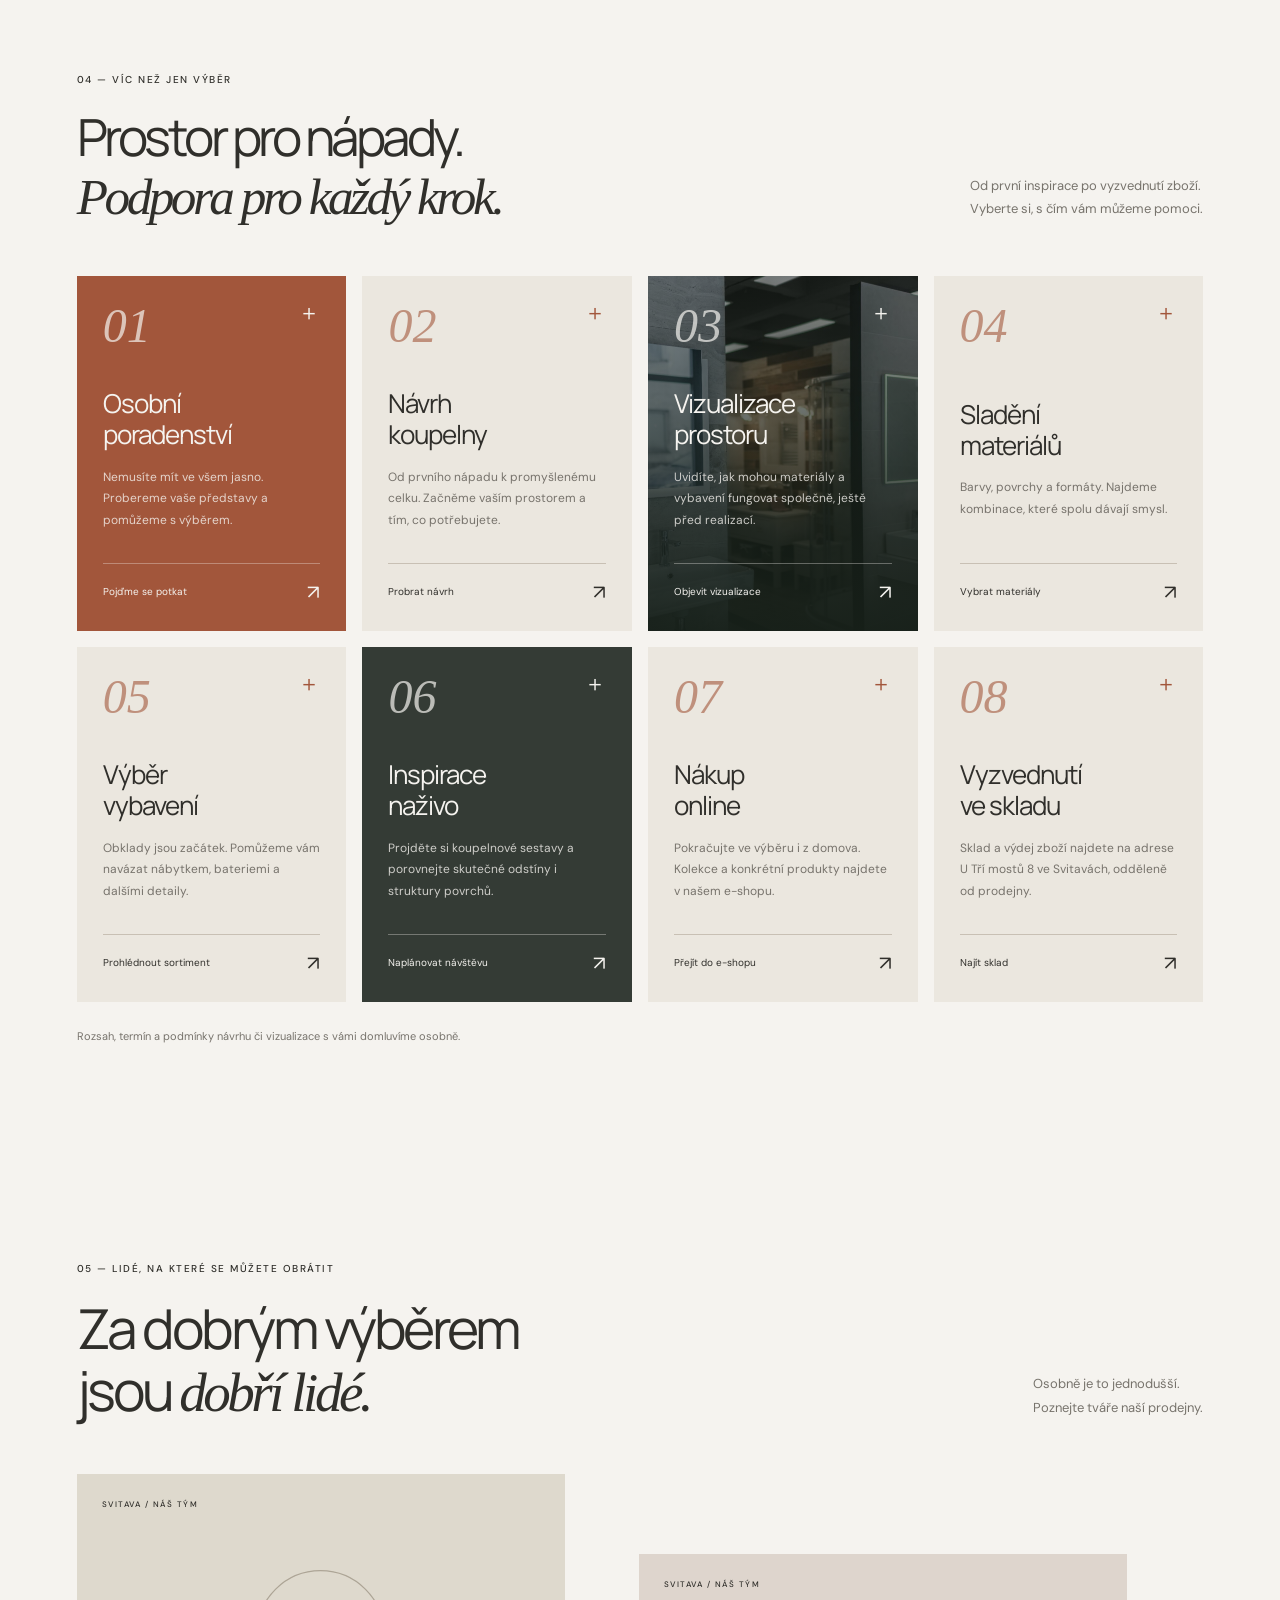
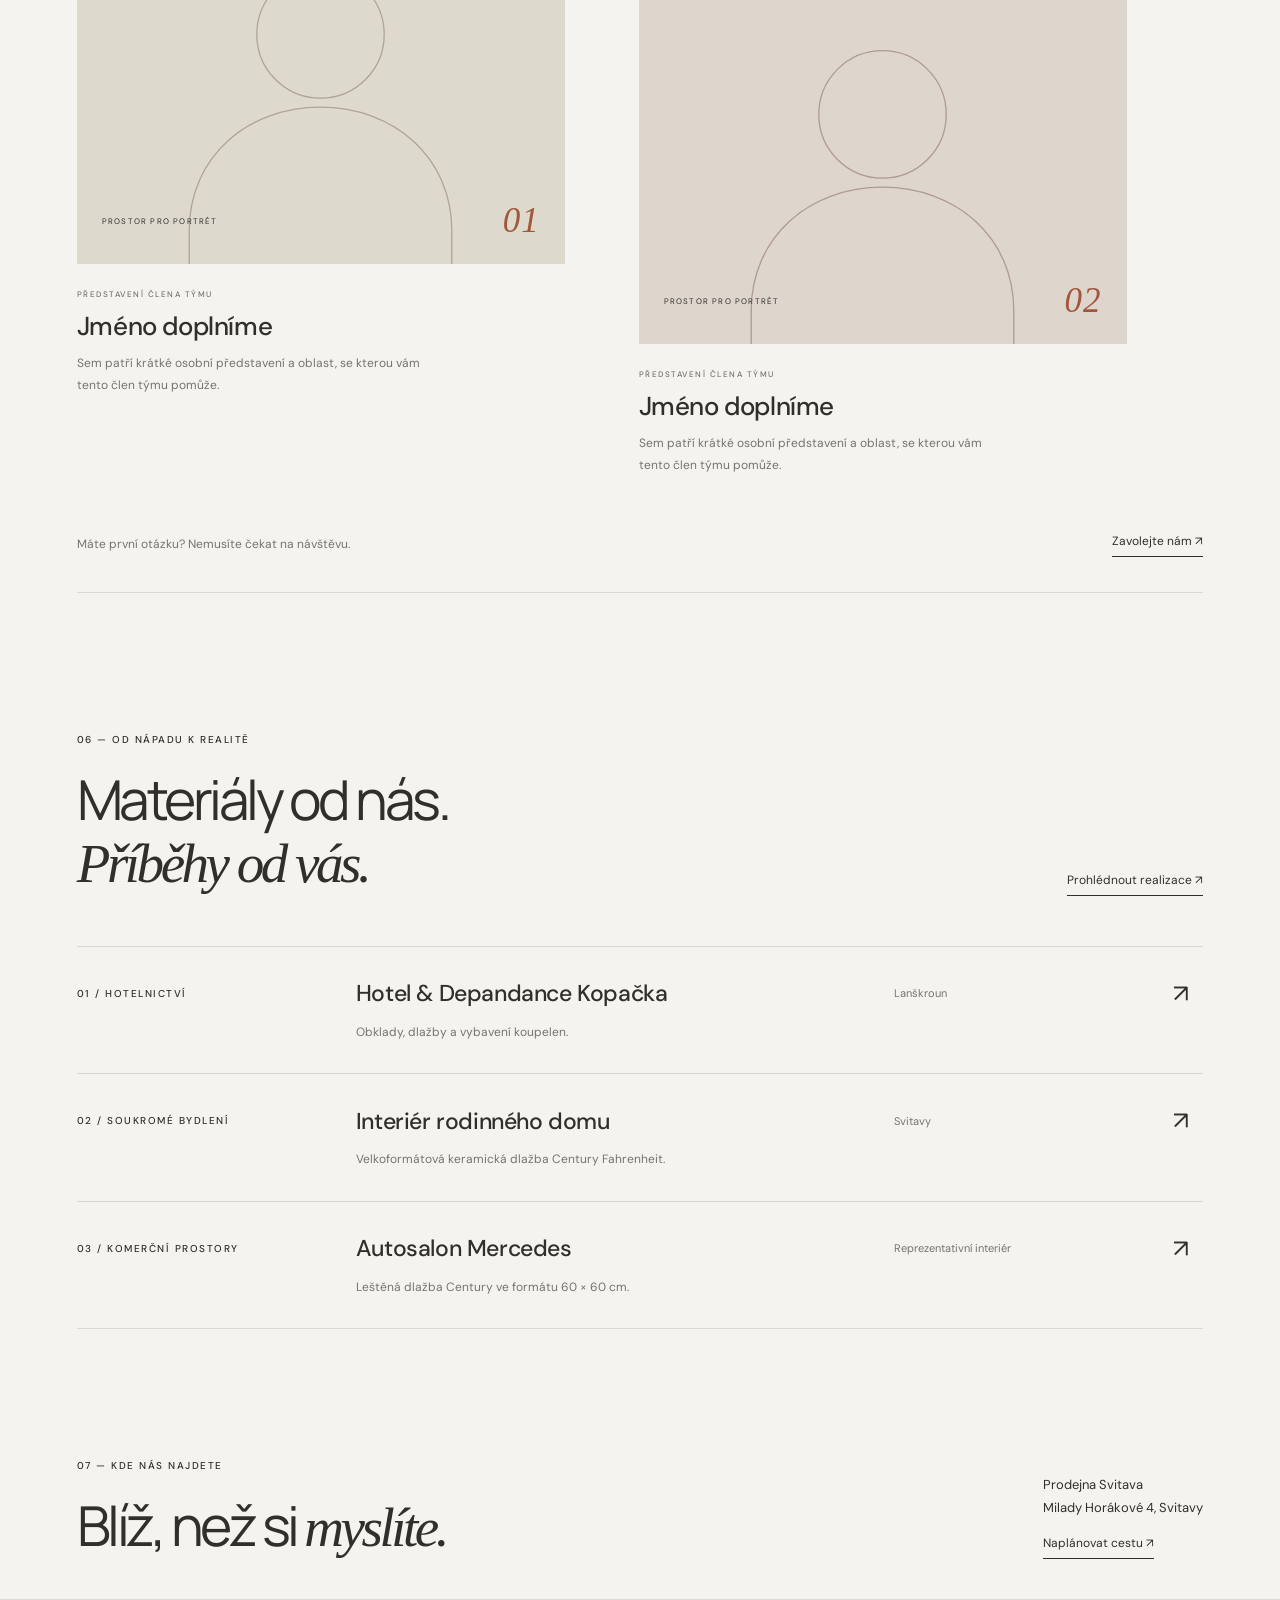
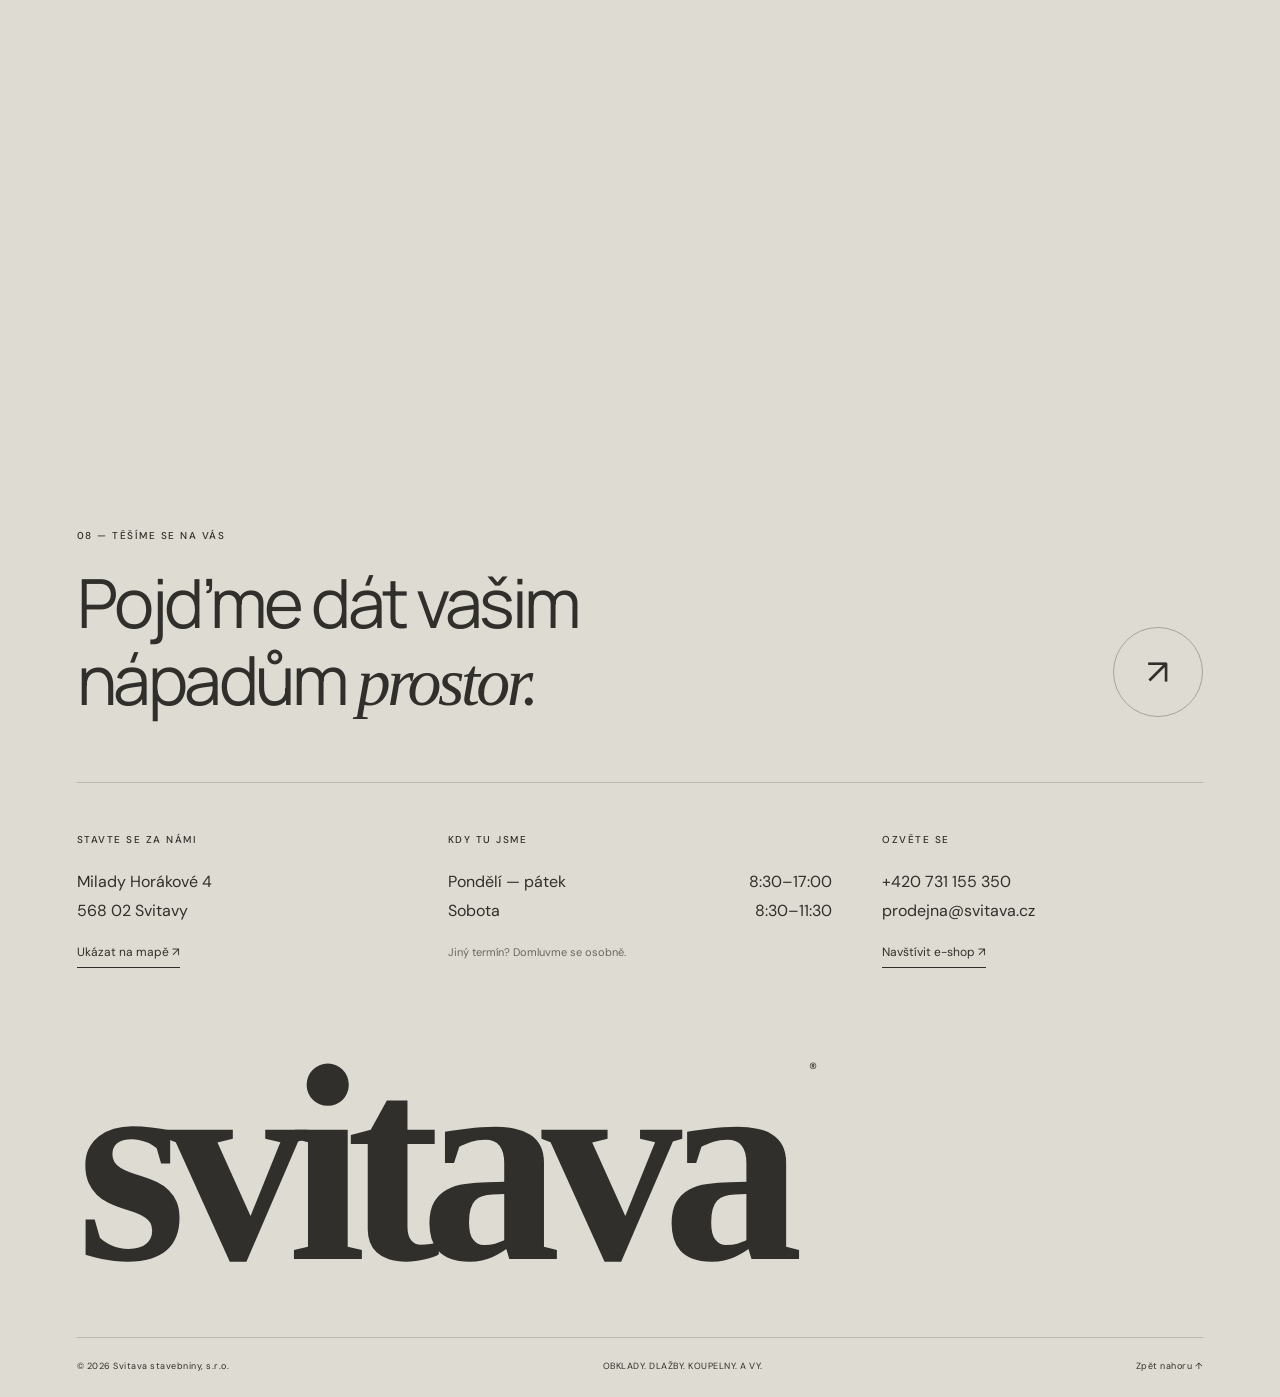
==== commit f67b6b16: "Fix responsive hero and add services and appointment contact" ====
--- a/svitava/index.html
+++ b/svitava/index.html
@@ -1,15 +1,17 @@
 <!doctype html>
-<html lang="cs"><head><meta charset="utf-8"><meta name="viewport" content="width=device-width,initial-scale=1"><meta name="theme-color" content="#f5f3ef"><meta name="description" content="Obklady, dlažby a koupelny ve Svitavách. Přijďte se inspirovat do prodejny Svitava na Milady Horákové 4."><title>Svitava — prostor pro váš domov</title><link rel="stylesheet" href="style.css?v=32ce7485028c"><script src="app.js?v=9bc7e62d33f4" defer></script></head>
+<html lang="cs"><head><meta charset="utf-8"><meta name="viewport" content="width=device-width,initial-scale=1"><meta name="theme-color" content="#f5f3ef"><meta name="description" content="Obklady, dlažby a koupelny ve Svitavách. Přijďte se inspirovat do prodejny Svitava na Milady Horákové 4."><title>Svitava — prostor pro váš domov</title><link rel="stylesheet" href="style.css?v=fad69c7a2de7"><script src="app.js?v=5d6fdfbd022e" defer></script></head>
 <body><header><a class="logo" href="#" aria-label="Svitava — úvod">svitava<span>PROSTOR PRO VÁŠ DOMOV</span></a><nav id="navigation" aria-label="Hlavní navigace"><a href="#sortiment">Co u nás najdete</a><a href="#navrh">Návrh prostoru</a><a href="#galerie">Naše prodejna</a><a href="#tym">Náš tým</a><a href="#reference">Reference</a><a href="#kontakt">Kontakt</a></nav><a class="eshop" href="https://www.svitava.cz/">E-shop ↗</a><button class="menu" aria-expanded="false" aria-controls="navigation">Menu <span>☰</span></button></header>
 <main><section class="hero hero-editorial" aria-roledescription="carousel" aria-label="Fotografie showroomu"><div class="slides"><img class="slide active" src="assets/svitava-showroom.jpg" alt="Koupelnové expozice v showroomu Svitava" fetchpriority="high"><img class="slide" src="assets/svitava-bathroom.jpg" alt="Inspirace obklady a koupelnovými sestavami" loading="lazy"><img class="slide" src="assets/svitava-detail.jpg" alt="Detaily koupelnového vybavení na prodejně" loading="lazy"></div><div class="hero-shade"></div><div class="hero-top"><span>OBKLADY / DLAŽBY / KOUPELNY</span><span>SVITAVY, ČESKÁ REPUBLIKA</span></div><h1 class="hero-title"><span>Prostor pro</span><em>dobrý pocit.</em></h1><div class="hero-copy"><p class="eyebrow">VÁŠ DOMOV ZAČÍNÁ U NÁS</p><p>Inspirace, na kterou si můžete sáhnout.<br>A lidé, kteří vám pomohou proměnit ji v domov.</p><a class="pill" href="#galerie">Vstupte do naší prodejny <span>↗</span></a></div><button class="hero-preview" id="hero-preview" aria-label="Prohlédnout další fotografii prodejny"><img id="hero-preview-image" src="assets/svitava-bathroom.jpg" alt="Další pohled do prodejny" loading="lazy"><span>DALŠÍ PERSPEKTIVA <b>↗</b></span></button><a class="hero-seal" href="#galerie" aria-label="Objevte prodejnu Svitava"><span>NAŽIVO JE TO JINÉ</span><b>↗</b><span>PŘIJĎTE SE PŘESVĚDČIT</span></a><span class="hero-photo-label" aria-hidden="true">SVITAVA / PROSTOR PRO INSPIRACI</span><div class="hero-bottom"><a href="#sortiment">O KOUSEK BLÍŽ VAŠEMU DOMOVU ↓</a><div class="carousel-controls"><span id="slide-count" aria-live="polite">01 / 03</span><button id="prev" aria-label="Předchozí fotografie">←</button><button id="pause" aria-label="Pozastavit carousel">Ⅱ</button><button id="next" aria-label="Další fotografie">→</button></div></div><div class="progress"><i></i></div></section>
 <section class="benefits wrap" aria-label="Proč navštívit Svitavu"><div class="benefits-intro reveal"><span class="eyebrow">MALÉ VĚCI. VELKÝ ROZDÍL.</span><h2>Výběr, ze kterého<br>máte <em>radost.</em></h2></div><article class="reveal"><span class="benefit-icon">↗</span><h3>Naživo je to jiné.</h3><p>Skutečné odstíny, struktury a kombinace. Prohlédněte si materiály pěkně zblízka.</p></article><article class="reveal"><span class="benefit-icon">◎</span><h3>Máme čas na vás.</h3><p>Probereme vaše nápady a pomůžeme vybrat to, co vašemu prostoru sluší.</p></article><article class="reveal"><span class="benefit-icon">⊞</span><h3>Všechno spolu ladí.</h3><p>Od prvního obkladu po poslední baterii. Myslíme na celek i na každý detail.</p></article></section>
 <section id="sortiment" class="wrap section"><div class="section-head reveal"><div><span class="eyebrow">01 — CO U NÁS NAJDETE</span><h2>Váš styl.<br><em>Tolik možností.</em></h2></div><p>Krásné bydlení začíná dobrým výběrem.<br>U nás ho můžete vidět, cítit i porovnat.</p></div><div class="categories"><a class="category large reveal" href="https://www.svitava.cz/"><img src="assets/svitava-material.jpg" alt="Materiály a keramické povrchy" loading="lazy"><span class="category-number">01 / POVRCHY</span><div><h3>Obklady & dlažby</h3><p>Charakter vašeho prostoru.</p></div><span class="circle">↗</span></a><a class="category reveal" href="https://www.svitava.cz/"><img src="assets/svitava-bathroom.jpg" alt="Vybavení koupelen v prodejně Svitava" loading="lazy"><span class="category-number">02 / KAŽDODENNÍ RITUÁLY</span><div><h3>Koupelny</h3><p>Vaše chvíle klidu.</p></div><span class="circle">↗</span></a><a class="category reveal" href="https://www.svitava.cz/"><img src="assets/svitava-detail.jpg" alt="Koupelnový nábytek a umyvadla" loading="lazy"><span class="category-number">03 / PROMYŠLENÉ DETAILY</span><div><h3>Nábytek & doplňky</h3><p>Tečka za krásným celkem.</p></div><span class="circle">↗</span></a></div><div class="more-categories" aria-label="Další sortiment prodejny"><a class="category-detail reveal" href="https://www.svitava.cz/"><div class="detail-top"><span class="eyebrow">04 / SORTIMENT</span><span class="detail-arrow" aria-hidden="true">↗</span></div><svg width="64" height="64" fill="none" stroke="#a2563b" stroke-width="1.3" viewBox="0 0 64 64" aria-hidden="true"><path d="M16 48h32M25 48V30h14v18M32 30V19h17v9M24 19h16M32 19v-7"/></svg><h3>Vodovodní baterie</h3><p>Malý detail. Každý den.</p></a><a class="category-detail reveal" href="https://www.svitava.cz/"><div class="detail-top"><span class="eyebrow">05 / SORTIMENT</span><span class="detail-arrow" aria-hidden="true">↗</span></div><svg width="64" height="64" fill="none" stroke="#a2563b" stroke-width="1.3" viewBox="0 0 64 64" aria-hidden="true"><path d="M15 52V12h34v40H15ZM32 12v40M38 30v7M10 52h44"/></svg><h3>Sprchové zástěny</h3><p>Lehkost a prostor pro váš rituál.</p></a><a class="category-detail reveal" href="https://www.svitava.cz/"><div class="detail-top"><span class="eyebrow">06 / SORTIMENT</span><span class="detail-arrow" aria-hidden="true">↗</span></div><svg width="64" height="64" fill="none" stroke="#a2563b" stroke-width="1.3" viewBox="0 0 64 64" aria-hidden="true"><path d="M10 29h44l-5 19H17l-7-19ZM20 48v6M44 48v6M16 29V15c0-7 11-7 11 0v4M23 19h8"/></svg><h3>Vany & vaničky</h3><p>Místo, kde můžete zpomalit.</p></a><a class="category-detail reveal" href="https://www.svitava.cz/"><div class="detail-top"><span class="eyebrow">07 / SORTIMENT</span><span class="detail-arrow" aria-hidden="true">↗</span></div><svg width="64" height="64" fill="none" stroke="#a2563b" stroke-width="1.3" viewBox="0 0 64 64" aria-hidden="true"><path d="M20 12h24l5 42H15l5-42ZM20 20h24M25 32h14M25 38h14"/></svg><h3>Stavební chemie</h3><p>Dobrý základ krásného výsledku.</p></a><a class="category-detail reveal" href="https://www.svitava.cz/"><div class="detail-top"><span class="eyebrow">08 / SORTIMENT</span><span class="detail-arrow" aria-hidden="true">↗</span></div><svg width="64" height="64" fill="none" stroke="#a2563b" stroke-width="1.3" viewBox="0 0 64 64" aria-hidden="true"><path d="M13 49V15h10v24h28v10H13ZM30 15h21M30 23h21M31 31h20"/></svg><h3>Lišty & doplňky</h3><p>Promyšlené až do poslední hrany.</p></a></div><div class="assortment-bottom"><span>Od velkých ploch po nejmenší detail. Všechno pro váš prostor.</span><a class="line-link" href="https://www.svitava.cz/">Celý sortiment v e-shopu ↗</a></div></section>
 <section id="navrh" class="design-section section"><div class="wrap design-layout"><figure class="design-visual reveal"><img src="assets/svitava-vizualizace.jpg" alt="Ukázka vizualizace koupelny Svitava s obklady Lumina a dlažbou Charm" loading="lazy"><figcaption><span>OD PŘEDSTAVY K PROSTORU</span><span>VIZUALIZACE / SVITAVA</span></figcaption><span class="design-stamp" aria-hidden="true">Váš nápad.<br><em>V novém rozměru.</em></span></figure><div class="design-copy reveal"><span class="eyebrow">02 — NÁVRH & VIZUALIZACE</span><h2>Nejdřív představa.<br><em>Potom váš domov.</em></h2><p class="design-lead">Jak budou obklady, dlažba a vybavení vypadat společně? Podívejte se dřív, než se rozhodnete.</p><p>Plánujete koupelnu nebo vybíráte materiály pro nový prostor? Přineste své nápady. Společně probereme možnosti návrhu a vizualizace, která vám pomůže představit si celek.</p><ol class="design-steps"><li><span>01</span><div><h3>Vezměte s sebou svůj nápad</h3><p>Půdorys, rozměry, fotografie nebo pár obrázků pro inspiraci.</p></div></li><li><span>02</span><div><h3>Probereme materiály a možnosti</h3><p>Barvy, povrchy i vybavení, které k sobě budou ladit.</p></div></li><li><span>03</span><div><h3>Uvidíte svůj prostor jinak</h3><p>Domluvíme rozsah a podmínky vizualizace vašeho projektu.</p></div></li></ol><a class="pill design-cta" href="mailto:prodejna@svitava.cz?subject=N%C3%A1vrh%20a%20vizualizace%20prostoru">Pojďme probrat váš návrh <span>↗</span></a><a class="design-examples line-link" href="https://www.svitava.cz/vizualizace/">Další ukázky vizualizací ↗</a></div></div></section>
 <section id="galerie" class="gallery-section gallery-ribbon gallery-accordion section" aria-roledescription="carousel" aria-label="Prohlídka prodejny"><div class="wrap"><div class="section-head reveal"><div><span class="eyebrow">03 — ROZHLÉDNĚTE SE U NÁS</span><h2>Na fotce inspirace.<br><em>Naživo zážitek.</em></h2></div><p>Každý pohled otevře nové možnosti.<br>Rozviňte si ten svůj.</p></div></div><div class="gallery-track" tabindex="0" aria-label="Fotografická harmonika prodejny, vyberte snímek nebo použijte šipky"><button class="ribbon-photo is-active" data-photo="0" aria-expanded="true"><span class="accordion-number" aria-hidden="true">01</span><span class="accordion-title" aria-hidden="true">Prostor pro <em>vaše nápady.</em></span><div class="ribbon-image"><img src="assets/svitava-showroom.jpg" alt="Koupelnové expozice v prodejně Svitava" loading="lazy"><span class="ribbon-expand" aria-hidden="true">↗</span></div><span class="ribbon-caption"><span>01 / PROSTOR PRO VAŠE NÁPADY</span><span>PROHLÉDNOUT ZBLÍZKA ↗</span></span></button><button class="ribbon-photo" data-photo="1" aria-expanded="false"><span class="accordion-number" aria-hidden="true">02</span><span class="accordion-title" aria-hidden="true">Krása je <em>v detailu.</em></span><div class="ribbon-image"><img src="assets/svitava-detail.jpg" alt="Obklady, umyvadla a koupelnové sestavy v showroomu Svitava" loading="lazy"><span class="ribbon-expand" aria-hidden="true">↗</span></div><span class="ribbon-caption"><span>02 / KRÁSA JE V DETAILU</span><span>PROHLÉDNOUT ZBLÍZKA ↗</span></span></button><button class="ribbon-photo" data-photo="2" aria-expanded="false"><span class="accordion-number" aria-hidden="true">03</span><span class="accordion-title" aria-hidden="true">Najděte si <em>svůj styl.</em></span><div class="ribbon-image"><img src="assets/svitava-bathroom.jpg" alt="Inspirace hotovými koupelnami v prodejně Svitava" loading="lazy"><span class="ribbon-expand" aria-hidden="true">↗</span></div><span class="ribbon-caption"><span>03 / NAJDĚTE SI SVŮJ STYL</span><span>PROHLÉDNOUT ZBLÍZKA ↗</span></span></button></div><div class="wrap ribbon-footer"><div class="ribbon-invite"><p>Některé věci je nejlepší zažít <em>osobně.</em></p><a class="line-link" href="#kontakt">Zastavte se za námi ↗</a></div><div class="ribbon-controls"><span id="gallery-count" aria-live="polite">01 / 03</span><button id="gallery-prev" aria-label="Předchozí snímek prodejny">←</button><button id="gallery-pause" aria-label="Pozastavit posun galerie">Ⅱ</button><button id="gallery-next" aria-label="Další snímek prodejny">→</button></div></div></section>
-<section id="tym" class="wrap section team-section"><div class="section-head reveal"><div><span class="eyebrow">04 — LIDÉ, NA KTERÉ SE MŮŽETE OBRÁTIT</span><h2>Za dobrým výběrem<br>jsou <em>dobří lidé.</em></h2></div><p>Osobně je to jednodušší.<br>Poznejte tváře naší prodejny.</p></div><div class="team-grid">
+<section id="sluzby" class="services-section section wrap"><div class="section-head reveal"><div><span class="eyebrow">04 — VÍC NEŽ JEN VÝBĚR</span><h2>Prostor pro nápady.<br><em>Podpora pro každý krok.</em></h2></div><p>Od první inspirace po vyzvednutí zboží.<br>Vyberte si, s čím vám můžeme pomoci.</p></div><div class="services-grid"><a class="service-tile reveal service-accent" href="#kontakt"><div class="service-tile-top"><span class="service-number" aria-hidden="true">01</span><span class="service-plus" aria-hidden="true">＋</span></div><div class="service-tile-content"><h3>Osobní<br>poradenství</h3><p>Nemusíte mít ve všem jasno. Probereme vaše představy a pomůžeme s výběrem.</p></div><span class="service-tile-link">Pojďme se potkat<span aria-hidden="true">↗</span></span></a><a class="service-tile reveal " href="#navrh"><div class="service-tile-top"><span class="service-number" aria-hidden="true">02</span><span class="service-plus" aria-hidden="true">＋</span></div><div class="service-tile-content"><h3>Návrh<br>koupelny</h3><p>Od prvního nápadu k promyšlenému celku. Začněme vaším prostorem a tím, co potřebujete.</p></div><span class="service-tile-link">Probrat návrh<span aria-hidden="true">↗</span></span></a><a class="service-tile reveal service-photo" href="#navrh"><div class="service-tile-top"><span class="service-number" aria-hidden="true">03</span><span class="service-plus" aria-hidden="true">＋</span></div><div class="service-tile-content"><h3>Vizualizace<br>prostoru</h3><p>Uvidíte, jak mohou materiály a vybavení fungovat společně, ještě před realizací.</p></div><span class="service-tile-link">Objevit vizualizace<span aria-hidden="true">↗</span></span></a><a class="service-tile reveal " href="mailto:prodejna@svitava.cz?subject=V%C3%BDb%C4%9Br%20materi%C3%A1l%C5%AF"><div class="service-tile-top"><span class="service-number" aria-hidden="true">04</span><span class="service-plus" aria-hidden="true">＋</span></div><div class="service-tile-content"><h3>Sladění<br>materiálů</h3><p>Barvy, povrchy a formáty. Najdeme kombinace, které spolu dávají smysl.</p></div><span class="service-tile-link">Vybrat materiály<span aria-hidden="true">↗</span></span></a><a class="service-tile reveal " href="#sortiment"><div class="service-tile-top"><span class="service-number" aria-hidden="true">05</span><span class="service-plus" aria-hidden="true">＋</span></div><div class="service-tile-content"><h3>Výběr<br>vybavení</h3><p>Obklady jsou začátek. Pomůžeme vám navázat nábytkem, bateriemi a dalšími detaily.</p></div><span class="service-tile-link">Prohlédnout sortiment<span aria-hidden="true">↗</span></span></a><a class="service-tile reveal service-dark" href="#kontakt"><div class="service-tile-top"><span class="service-number" aria-hidden="true">06</span><span class="service-plus" aria-hidden="true">＋</span></div><div class="service-tile-content"><h3>Inspirace<br>naživo</h3><p>Projděte si koupelnové sestavy a porovnejte skutečné odstíny i struktury povrchů.</p></div><span class="service-tile-link">Naplánovat návštěvu<span aria-hidden="true">↗</span></span></a><a class="service-tile reveal " href="https://www.svitava.cz/"><div class="service-tile-top"><span class="service-number" aria-hidden="true">07</span><span class="service-plus" aria-hidden="true">＋</span></div><div class="service-tile-content"><h3>Nákup<br>online</h3><p>Pokračujte ve výběru i z domova. Kolekce a konkrétní produkty najdete v našem e-shopu.</p></div><span class="service-tile-link">Přejít do e-shopu<span aria-hidden="true">↗</span></span></a><a class="service-tile reveal " href="https://www.google.com/maps/search/?api=1&query=Svitava+U+Tri+mostu+8+Svitavy"><div class="service-tile-top"><span class="service-number" aria-hidden="true">08</span><span class="service-plus" aria-hidden="true">＋</span></div><div class="service-tile-content"><h3>Vyzvednutí<br>ve skladu</h3><p>Sklad a výdej zboží najdete na adrese U Tří mostů 8 ve Svitavách, odděleně od prodejny.</p></div><span class="service-tile-link">Najít sklad<span aria-hidden="true">↗</span></span></a></div><p class="services-note">Rozsah, termín a podmínky návrhu či vizualizace s vámi domluvíme osobně.</p></section>
+<section id="tym" class="wrap section team-section"><div class="section-head reveal"><div><span class="eyebrow">05 — LIDÉ, NA KTERÉ SE MŮŽETE OBRÁTIT</span><h2>Za dobrým výběrem<br>jsou <em>dobří lidé.</em></h2></div><p>Osobně je to jednodušší.<br>Poznejte tváře naší prodejny.</p></div><div class="team-grid">
 <article class="team-card reveal"><div class="team-portrait portrait-one" role="img" aria-label="Místo pro fotografii prvního člena týmu"><span class="eyebrow">SVITAVA / NÁŠ TÝM</span><svg viewBox="0 0 300 300" aria-hidden="true"><circle cx="150" cy="108" r="49"/><path d="M49 295v-36c0-57 45-95 101-95s101 38 101 95v36"/></svg><span class="portrait-label">PROSTOR PRO PORTRÉT <b>01</b></span></div><div class="team-description"><div><span class="eyebrow">PŘEDSTAVENÍ ČLENA TÝMU</span><h3>Jméno doplníme</h3></div></div><p>Sem patří krátké osobní představení a oblast, se kterou vám tento člen týmu pomůže.</p></article>
 <article class="team-card reveal"><div class="team-portrait portrait-two" role="img" aria-label="Místo pro fotografii druhého člena týmu"><span class="eyebrow">SVITAVA / NÁŠ TÝM</span><svg viewBox="0 0 300 300" aria-hidden="true"><circle cx="150" cy="108" r="49"/><path d="M49 295v-36c0-57 45-95 101-95s101 38 101 95v36"/></svg><span class="portrait-label">PROSTOR PRO PORTRÉT <b>02</b></span></div><div class="team-description"><div><span class="eyebrow">PŘEDSTAVENÍ ČLENA TÝMU</span><h3>Jméno doplníme</h3></div></div><p>Sem patří krátké osobní představení a oblast, se kterou vám tento člen týmu pomůže.</p></article></div><div class="team-bottom"><p>Máte první otázku? Nemusíte čekat na návštěvu.</p><a class="line-link" href="tel:+420731155350">Zavolejte nám ↗</a></div></section>
-<section id="reference" class="wrap section"><div class="section-head reveal"><div><span class="eyebrow">05 — OD NÁPADU K REALITĚ</span><h2>Materiály od nás.<br><em>Příběhy od vás.</em></h2></div><a class="line-link" href="https://www.svitava.cz/reference/">Prohlédnout realizace ↗</a></div><div class="reference-list"><a class="reference reveal" href="https://www.svitava.cz/reference/"><span class="eyebrow">01 / HOTELNICTVÍ</span><h3>Hotel & Depandance Kopačka</h3><span>Lanškroun</span><b>↗</b><p>Obklady, dlažby a vybavení koupelen.</p></a><a class="reference reveal" href="https://www.svitava.cz/reference/"><span class="eyebrow">02 / SOUKROMÉ BYDLENÍ</span><h3>Interiér rodinného domu</h3><span>Svitavy</span><b>↗</b><p>Velkoformátová keramická dlažba Century Fahrenheit.</p></a><a class="reference reveal" href="https://www.svitava.cz/reference/"><span class="eyebrow">03 / KOMERČNÍ PROSTORY</span><h3>Autosalon Mercedes</h3><span>Reprezentativní interiér</span><b>↗</b><p>Leštěná dlažba Century ve formátu 60 × 60 cm.</p></a></div></section>
-<section id="kde-nas-najdete" class="location-section"><div class="wrap location-heading reveal"><div><span class="eyebrow">06 — KDE NÁS NAJDETE</span><h2>Blíž, než si <em>myslíte.</em></h2></div><div><p>Prodejna Svitava<br>Milady Horákové 4, Svitavy</p><a class="line-link" href="https://www.google.com/maps/search/?api=1&query=Svitava+Milady+Horakove+4+Svitavy" target="_blank" rel="noopener">Naplánovat cestu ↗</a></div></div><div class="location-map"><iframe title="Mapa prodejny Svitava, Milady Horákové 4, Svitavy" src="https://maps.google.com/maps?q=Svitava%20Milady%20Hor%C3%A1kov%C3%A9%204%20Svitavy&amp;output=embed" loading="lazy" referrerpolicy="no-referrer-when-downgrade" allowfullscreen></iframe></div></section>
-</main><footer id="kontakt"><div class="wrap"><div class="footer-invite reveal"><span class="eyebrow">07 — TĚŠÍME SE NA VÁS</span><h2>Pojďme dát vašim<br>nápadům <em>prostor.</em></h2><a class="round-link" href="https://www.google.com/maps/search/?api=1&query=Svitava+Milady+Horakove+4+Svitavy" target="_blank" rel="noopener" aria-label="Naplánovat cestu do prodejny">↗</a></div><div class="contact-grid"><div><span class="eyebrow">STAVTE SE ZA NÁMI</span><p>Milady Horákové 4<br>568 02 Svitavy</p><a class="line-link" href="https://www.google.com/maps/search/?api=1&query=Svitava+Milady+Horakove+4+Svitavy" target="_blank" rel="noopener">Ukázat na mapě ↗</a></div><div><span class="eyebrow">KDY TU JSME</span><p>Pondělí — pátek <span>8:30–17:00</span><br>Sobota <span>8:30–11:30</span></p><small>Jiný termín? Domluvme se osobně.</small></div><div><span class="eyebrow">OZVĚTE SE</span><p><a href="tel:+420731155350">+420 731 155 350</a><br><a href="mailto:prodejna@svitava.cz">prodejna@svitava.cz</a></p><a class="line-link" href="https://www.svitava.cz/">Navštívit e-shop ↗</a></div></div><a class="footer-logo" href="#" aria-label="Zpět na začátek">svitava<span>®</span></a><div class="footer-bottom"><span>© 2026 Svitava stavebniny, s.r.o.</span><span>OBKLADY. DLAŽBY. KOUPELNY. A VY.</span><a href="#">Zpět nahoru ↑</a></div></div></footer>
+<section id="reference" class="wrap section"><div class="section-head reveal"><div><span class="eyebrow">06 — OD NÁPADU K REALITĚ</span><h2>Materiály od nás.<br><em>Příběhy od vás.</em></h2></div><a class="line-link" href="https://www.svitava.cz/reference/">Prohlédnout realizace ↗</a></div><div class="reference-list"><a class="reference reveal" href="https://www.svitava.cz/reference/"><span class="eyebrow">01 / HOTELNICTVÍ</span><h3>Hotel & Depandance Kopačka</h3><span>Lanškroun</span><b>↗</b><p>Obklady, dlažby a vybavení koupelen.</p></a><a class="reference reveal" href="https://www.svitava.cz/reference/"><span class="eyebrow">02 / SOUKROMÉ BYDLENÍ</span><h3>Interiér rodinného domu</h3><span>Svitavy</span><b>↗</b><p>Velkoformátová keramická dlažba Century Fahrenheit.</p></a><a class="reference reveal" href="https://www.svitava.cz/reference/"><span class="eyebrow">03 / KOMERČNÍ PROSTORY</span><h3>Autosalon Mercedes</h3><span>Reprezentativní interiér</span><b>↗</b><p>Leštěná dlažba Century ve formátu 60 × 60 cm.</p></a></div></section>
+<section id="kde-nas-najdete" class="location-section"><div class="wrap location-heading reveal"><div><span class="eyebrow">07 — KDE NÁS NAJDETE</span><h2>Blíž, než si <em>myslíte.</em></h2></div><div><p>Prodejna Svitava<br>Milady Horákové 4, Svitavy</p><a class="line-link" href="https://www.google.com/maps/search/?api=1&query=Svitava+Milady+Horakove+4+Svitavy" target="_blank" rel="noopener">Naplánovat cestu ↗</a></div></div><div class="location-map"><iframe title="Mapa prodejny Svitava, Milady Horákové 4, Svitavy" src="https://maps.google.com/maps?q=Svitava%20Milady%20Hor%C3%A1kov%C3%A9%204%20Svitavy&amp;output=embed" loading="lazy" referrerpolicy="no-referrer-when-downgrade" allowfullscreen></iframe></div></section>
+</main><footer id="kontakt"><div class="wrap"><div class="footer-invite reveal"><span class="eyebrow">08 — TĚŠÍME SE NA VÁS</span><h2>Pojďme dát vašim<br>nápadům <em>prostor.</em></h2><a class="round-link" href="https://www.google.com/maps/search/?api=1&query=Svitava+Milady+Horakove+4+Svitavy" target="_blank" rel="noopener" aria-label="Naplánovat cestu do prodejny">↗</a></div><div class="contact-grid"><div><span class="eyebrow">STAVTE SE ZA NÁMI</span><p>Milady Horákové 4<br>568 02 Svitavy</p><a class="line-link" href="https://www.google.com/maps/search/?api=1&query=Svitava+Milady+Horakove+4+Svitavy" target="_blank" rel="noopener">Ukázat na mapě ↗</a></div><div><span class="eyebrow">KDY TU JSME</span><p>Pondělí — pátek <span>8:30–17:00</span><br>Sobota <span>8:30–11:30</span></p><small>Jiný termín? Domluvme se osobně.</small></div><div><span class="eyebrow">OZVĚTE SE</span><p><a href="tel:+420731155350">+420 731 155 350</a><br><a href="mailto:prodejna@svitava.cz">prodejna@svitava.cz</a></p><a class="line-link" href="https://www.svitava.cz/">Navštívit e-shop ↗</a></div></div><a class="footer-logo" href="#" aria-label="Zpět na začátek">svitava<span>®</span></a><div class="footer-bottom"><span>© 2026 Svitava stavebniny, s.r.o.</span><span>OBKLADY. DLAŽBY. KOUPELNY. A VY.</span><a href="#">Zpět nahoru ↑</a></div></div></footer>
+<aside class="appointment-widget" aria-label="Domluvení návštěvy prodejny"><div class="appointment-card" id="appointment-card" role="dialog" aria-labelledby="appointment-title" hidden><button class="appointment-close" id="appointment-close" aria-label="Zavřít kontakt">×</button><span class="eyebrow">POTKEJME SE OSOBNĚ</span><h2 id="appointment-title">Váš nápad.<br><em>Náš společný začátek.</em></h2><p>Domluvte si návštěvu prodejny. Probereme vaše představy a možnosti vašeho prostoru.</p><a class="appointment-phone" href="tel:+420731155350"><span>ZAVOLEJTE NÁM</span>+420 731 155 350 <b aria-hidden="true">↗</b></a><a class="appointment-email" href="mailto:prodejna@svitava.cz?subject=Domluven%C3%AD%20sch%C5%AFzky%20v%20prodejn%C4%9B">Napsat a domluvit termín <span aria-hidden="true">↗</span></a><div class="appointment-address">Milady Horákové 4, Svitavy<br><span>Po–pá 8:30–17:00 · So 8:30–11:30</span></div></div><button class="appointment-toggle" id="appointment-toggle" aria-expanded="false" aria-controls="appointment-card"><span class="appointment-symbol" aria-hidden="true">↗</span><span>Domluvit schůzku</span></button></aside>
 <dialog id="lightbox" aria-label="Fotografie prodejny"><div class="lightbox-toolbar"><span id="photo-count"></span><button id="close-photo" aria-label="Zavřít galerii">Zavřít ✕</button></div><img id="full-photo" alt=""><div class="lightbox-bottom"><button id="photo-prev" aria-label="Předchozí fotografie">←</button><p id="photo-caption"></p><button id="photo-next" aria-label="Další fotografie">→</button></div></dialog></body></html>
--- a/svitava/style.css
+++ b/svitava/style.css
@@ -39,3 +39,20 @@
 .hero-title{mix-blend-mode:normal;color:var(--ink)}.hero-title>span,.hero-title>em{width:max-content;max-width:100%;background:var(--paper);padding:0 .18em .07em 0}.hero-editorial .hero-seal{left:calc(35% + 15px)}
 @media(min-width:651px) and (max-width:1000px){.hero-editorial .hero-seal{left:calc(33% + 12px)}}
 @media(max-width:650px){.hero-title>span,.hero-title>em{background:none;padding:0}.hero-editorial .hero-seal{left:5%}}
+
+/* Velké typografické dlaždice služeb pod harmonikou. */
+.services-grid{display:grid;grid-template-columns:repeat(4,minmax(0,1fr));gap:16px}.service-tile{min-height:355px;background:#ebe7df;position:relative;isolation:isolate;padding:26px;display:flex;flex-direction:column;overflow:hidden;transition:background .4s,color .4s,transform .5s}.service-tile-top{display:flex;justify-content:space-between;align-items:start;gap:15px;margin-bottom:32px}.service-number{font:italic 48px/1 Georgia,serif;color:#a2563b99;transition:transform .5s}.service-plus{font-size:22px;line-height:1;font-weight:400;transition:transform .5s;color:var(--accent)}.service-tile-content{margin-top:auto}.service-tile h3{font-family:'Manrope',Arial,sans-serif;font-size:26px;font-weight:400;letter-spacing:-1px;line-height:1.2;margin-bottom:16px}.service-tile p{font-size:12px;line-height:1.8;color:var(--muted);margin-bottom:25px}.service-tile-link{font-size:10px;border-top:1px solid #c8c0b4;padding-top:15px;display:flex;justify-content:space-between;align-items:center;gap:12px;margin-top:auto}.service-tile-link>span{font-size:20px;transition:transform .4s}.service-accent{background:#a2563b;color:var(--paper)}.service-dark{background:#343b35;color:var(--paper)}.service-accent .service-number,.service-dark .service-number,.service-photo .service-number{color:#f5f3efb3}.service-accent p,.service-dark p,.service-photo p{color:#f5f3efcc}.service-accent .service-plus,.service-dark .service-plus,.service-photo .service-plus{color:var(--paper)}.service-accent .service-tile-link,.service-dark .service-tile-link,.service-photo .service-tile-link{border-color:#f5f3ef55}.service-photo{background:#343b35;color:var(--paper)}.service-photo:before{content:'';position:absolute;inset:0;z-index:-2;background:url('assets/svitava-showroom.jpg') center/cover;transition:transform 1s}.service-photo:after{content:'';position:absolute;inset:0;z-index:-1;background:linear-gradient(0deg,#172019f5,#17201970)}.service-tile:hover{transform:translateY(-6px);background:#dfd8cc}.service-accent:hover{background:#8f4933}.service-dark:hover{background:#253027}.service-photo:hover{background:#343b35}.service-photo:hover:before{transform:scale(1.06)}.service-tile:hover .service-plus{transform:rotate(90deg)}.service-tile:hover .service-tile-link>span{transform:translate(3px,-3px)}.services-note{font-size:11px;color:var(--muted);margin:25px 0 0}.services-section .section-head h2{font-size:clamp(36px,4vw,60px)}
+@media(max-width:1150px){.services-grid{grid-template-columns:repeat(2,minmax(0,1fr));gap:18px}.service-tile{min-height:320px;padding:30px}.service-tile h3{font-size:30px}.service-tile-top{margin-bottom:25px}.service-tile p{max-width:310px;font-size:13px}.service-number{font-size:54px}}
+@media(max-width:650px){.services-grid{gap:12px}.service-tile{padding:20px;min-height:335px}.service-tile h3{font-size:23px;letter-spacing:-.7px}.service-number{font-size:37px}.service-plus{font-size:19px}.service-tile-top{margin-bottom:25px}.service-tile p{font-size:11px;line-height:1.7;margin-bottom:20px}.service-tile-link{font-size:9px;line-height:1.5;align-items:end}.service-tile-link>span{font-size:18px}.services-section .section-head h2{font-size:36px}.services-note{font-size:10px;line-height:1.7}}
+@media(max-width:400px){.services-grid{grid-template-columns:1fr}.service-tile{padding:26px;min-height:315px}.service-tile h3{font-size:30px}.service-tile p{font-size:13px}.service-tile-link{font-size:11px}.service-number{font-size:50px}}
+@media(prefers-reduced-motion:reduce){.service-tile:hover,.service-tile:hover .service-plus,.service-tile:hover .service-tile-link>span,.service-photo:hover:before{transform:none}}
+
+/* Stabilní proporce hero i na širokých monitorech. */
+header{max-width:1600px;margin-inline:auto}.hero-editorial{max-width:1440px;margin-inline:auto;container-type:inline-size}
+@media(min-width:651px){.hero-editorial{height:730px;min-height:730px}.hero-editorial .slides{inset:65px 6% 105px 49%;border-top-left-radius:160px}.hero-editorial .hero-title{left:6%;right:auto;top:130px;width:40%;font-size:clamp(48px,7cqw,100px);line-height:1.1;letter-spacing:-.065em;mix-blend-mode:normal;color:var(--ink)}.hero-editorial .hero-title>span,.hero-editorial .hero-title>em{display:block;width:auto;max-width:none;background:none;padding:0;margin:0;white-space:nowrap}.hero-editorial .hero-title>em{margin-top:10px;letter-spacing:-.055em}.hero-editorial .hero-copy{left:6%;right:auto;bottom:172px;width:32%;max-width:360px}.hero-editorial .hero-copy>p:not(.eyebrow){font-size:14px;max-width:320px;line-height:1.8}.hero-editorial .hero-copy .eyebrow{font-size:9px;letter-spacing:1.3px}.hero-editorial .hero-copy .pill{font-size:12px;padding:16px 21px}.hero-editorial .hero-seal{left:calc(49% - 42px);bottom:130px;width:105px;height:105px}.hero-editorial .hero-preview{width:155px;right:3%;bottom:145px}.hero-editorial .hero-preview img{height:100px}.hero-editorial .hero-photo-label{bottom:82px}.hero-editorial .hero-top{font-size:9px}.hero-editorial .hero-bottom{font-size:9px}}
+@media(min-width:651px) and (max-width:1000px){.hero-editorial{height:690px;min-height:690px}.hero-editorial .slides{top:70px;bottom:110px;border-top-left-radius:115px}.hero-editorial .hero-title{top:140px;font-size:7cqw}.hero-editorial .hero-copy{bottom:170px;width:34%}.hero-editorial .hero-copy>p:not(.eyebrow){font-size:12px}.hero-editorial .hero-copy .pill{font-size:10px;padding:13px 16px;gap:15px}.hero-editorial .hero-copy .eyebrow{font-size:7px}.hero-editorial .hero-seal{width:85px;height:85px;left:calc(49% - 25px);bottom:135px}.hero-editorial .hero-preview{width:120px;bottom:155px}.hero-editorial .hero-preview img{height:80px}}
+
+/* Kontakt na schůzku dostupný z každé části stránky. */
+.appointment-widget{position:fixed;right:28px;bottom:24px;z-index:30;width:350px;max-width:calc(100vw - 32px);display:flex;flex-direction:column;align-items:flex-end;gap:14px;pointer-events:none}.appointment-widget>*{pointer-events:auto}.appointment-toggle{display:flex;gap:14px;align-items:center;padding:10px 22px 10px 10px;background:var(--ink);color:var(--paper);border:1px solid #ffffff35;border-radius:40px;box-shadow:0 6px 30px #302f2b25;font-size:12px;transition:background .3s,transform .3s}.appointment-toggle:hover{background:var(--accent);transform:translateY(-3px)}.appointment-symbol{width:31px;height:31px;border:1px solid #ffffff50;border-radius:50%;display:grid;place-items:center;font-size:18px}.appointment-card{position:relative;background:var(--paper);border:1px solid var(--line);box-shadow:0 18px 70px #302f2b30;padding:30px;width:100%;border-radius:3px;max-height:calc(100svh - 120px);overflow-y:auto;animation:appointment-in .3s ease both}.appointment-card[hidden]{display:none}.appointment-card .eyebrow{font-size:8px;color:var(--accent);padding-right:20px}.appointment-card h2{font-size:29px;letter-spacing:-1px;line-height:1.2;margin:19px 0 16px}.appointment-card>p{font-size:12px;line-height:1.8;color:var(--muted);margin-bottom:23px}.appointment-close{position:absolute;top:12px;right:13px;width:30px;height:30px;border:0;background:transparent;font-size:25px;line-height:1}.appointment-close:hover{color:var(--accent)}.appointment-phone{display:block;position:relative;border-top:1px solid var(--line);padding:18px 23px 19px 0;font-size:22px;letter-spacing:-.5px}.appointment-phone>span{display:block;font-size:8px;letter-spacing:1px;color:var(--muted);margin-bottom:10px}.appointment-phone b{font-weight:400;position:absolute;right:0;bottom:18px}.appointment-phone:hover{color:var(--accent)}.appointment-email{display:flex;justify-content:space-between;align-items:center;background:var(--accent);color:var(--paper);padding:15px 17px;font-size:11px;transition:background .3s}.appointment-email:hover{background:#88462f}.appointment-email>span{font-size:18px}.appointment-address{margin-top:20px;font-size:10px;line-height:1.8}.appointment-address>span{color:var(--muted)}body:has(dialog[open]) .appointment-widget{visibility:hidden}
+@keyframes appointment-in{from{opacity:0;transform:translateY(12px)}to{opacity:1;transform:translateY(0)}}
+@media(max-width:650px){.appointment-widget{right:16px;bottom:16px;width:340px;gap:10px}.appointment-toggle{font-size:11px;padding-right:18px;gap:10px}.appointment-symbol{width:28px;height:28px}.appointment-card{padding:25px}.appointment-card h2{font-size:28px}.appointment-phone{font-size:22px}}
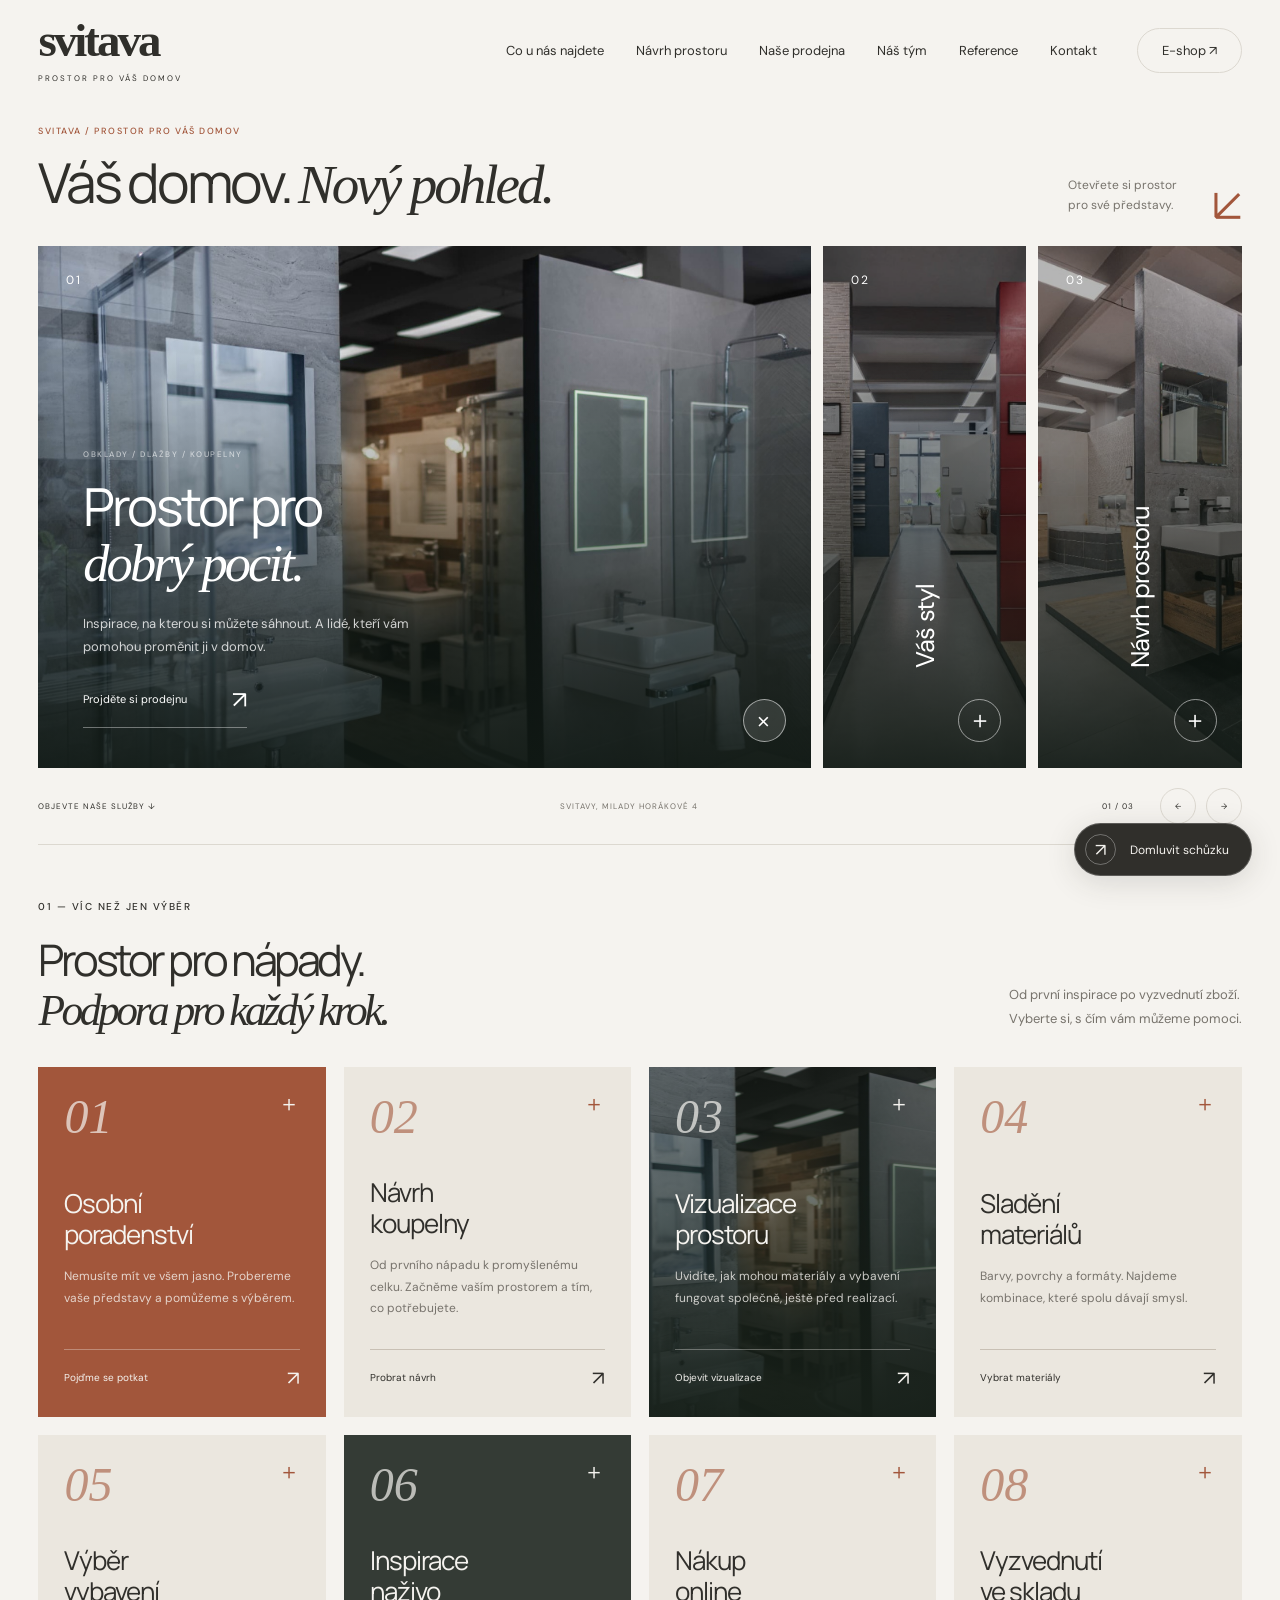
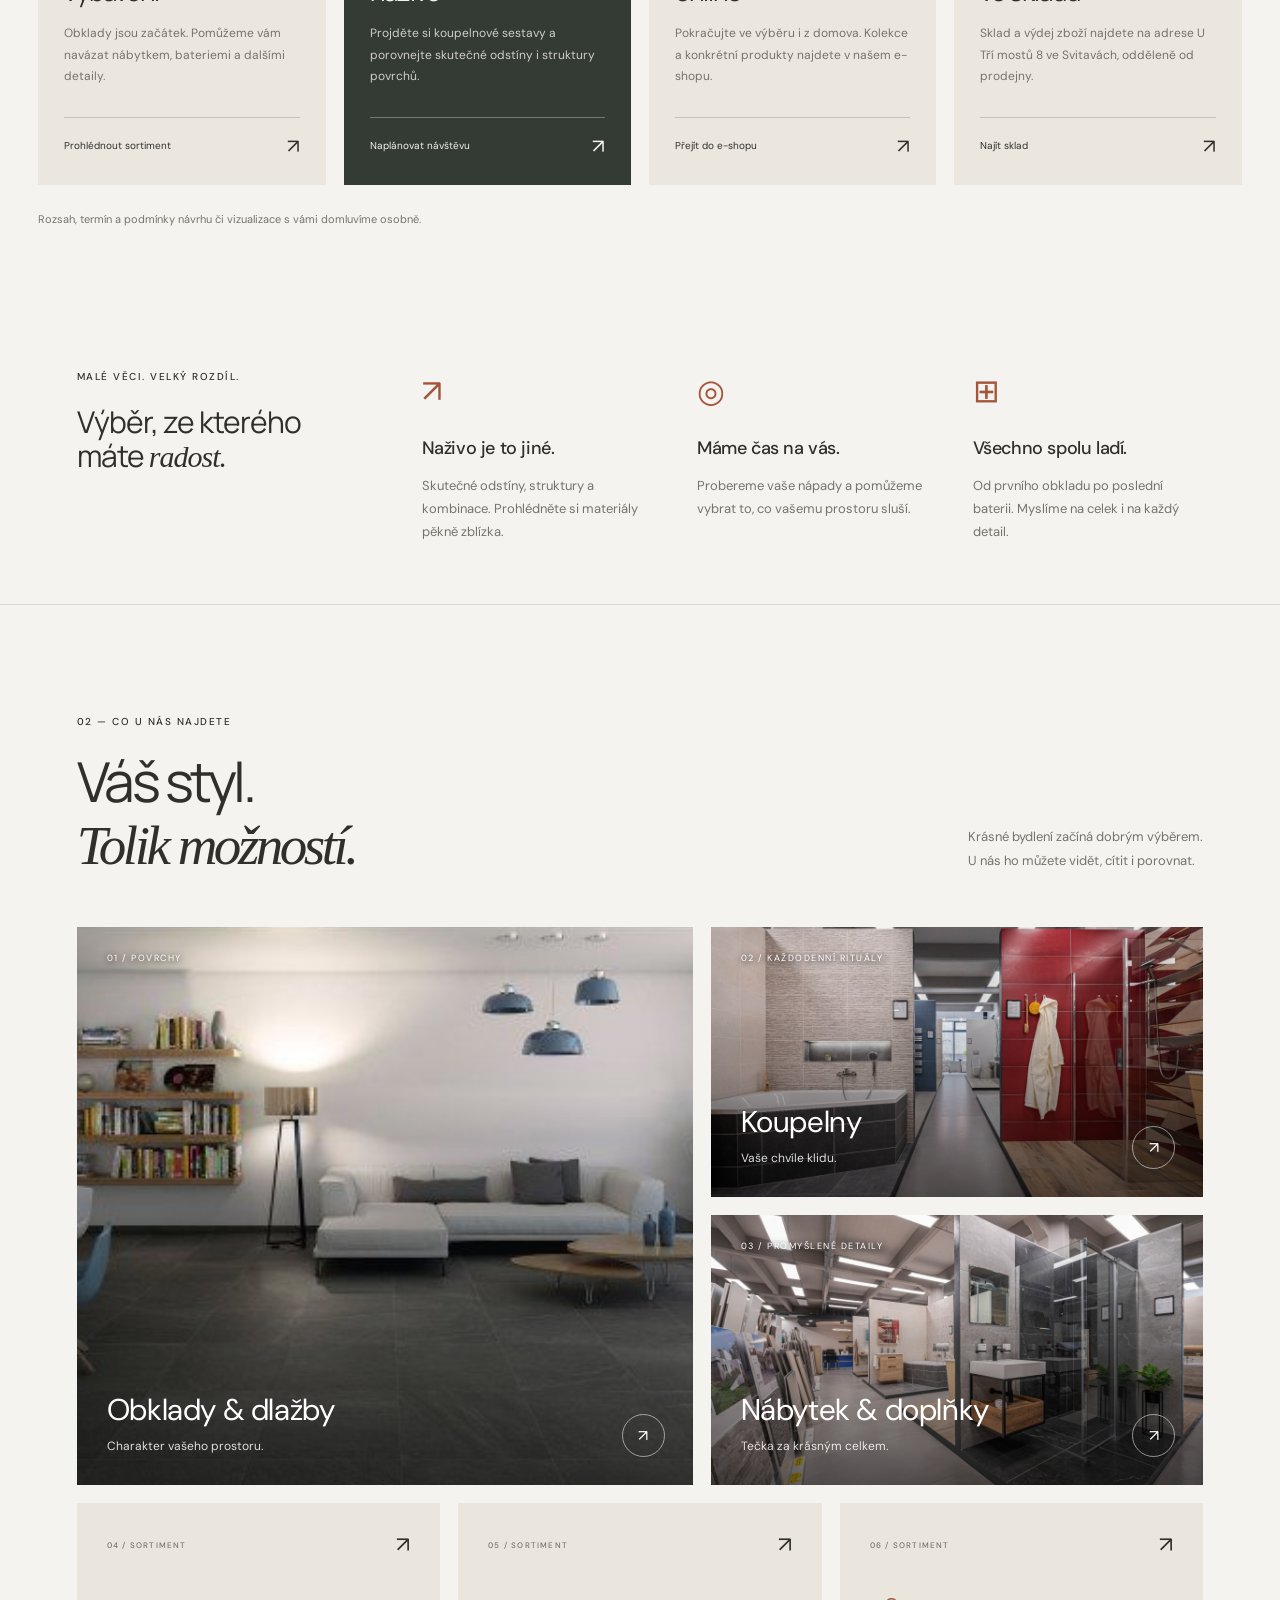
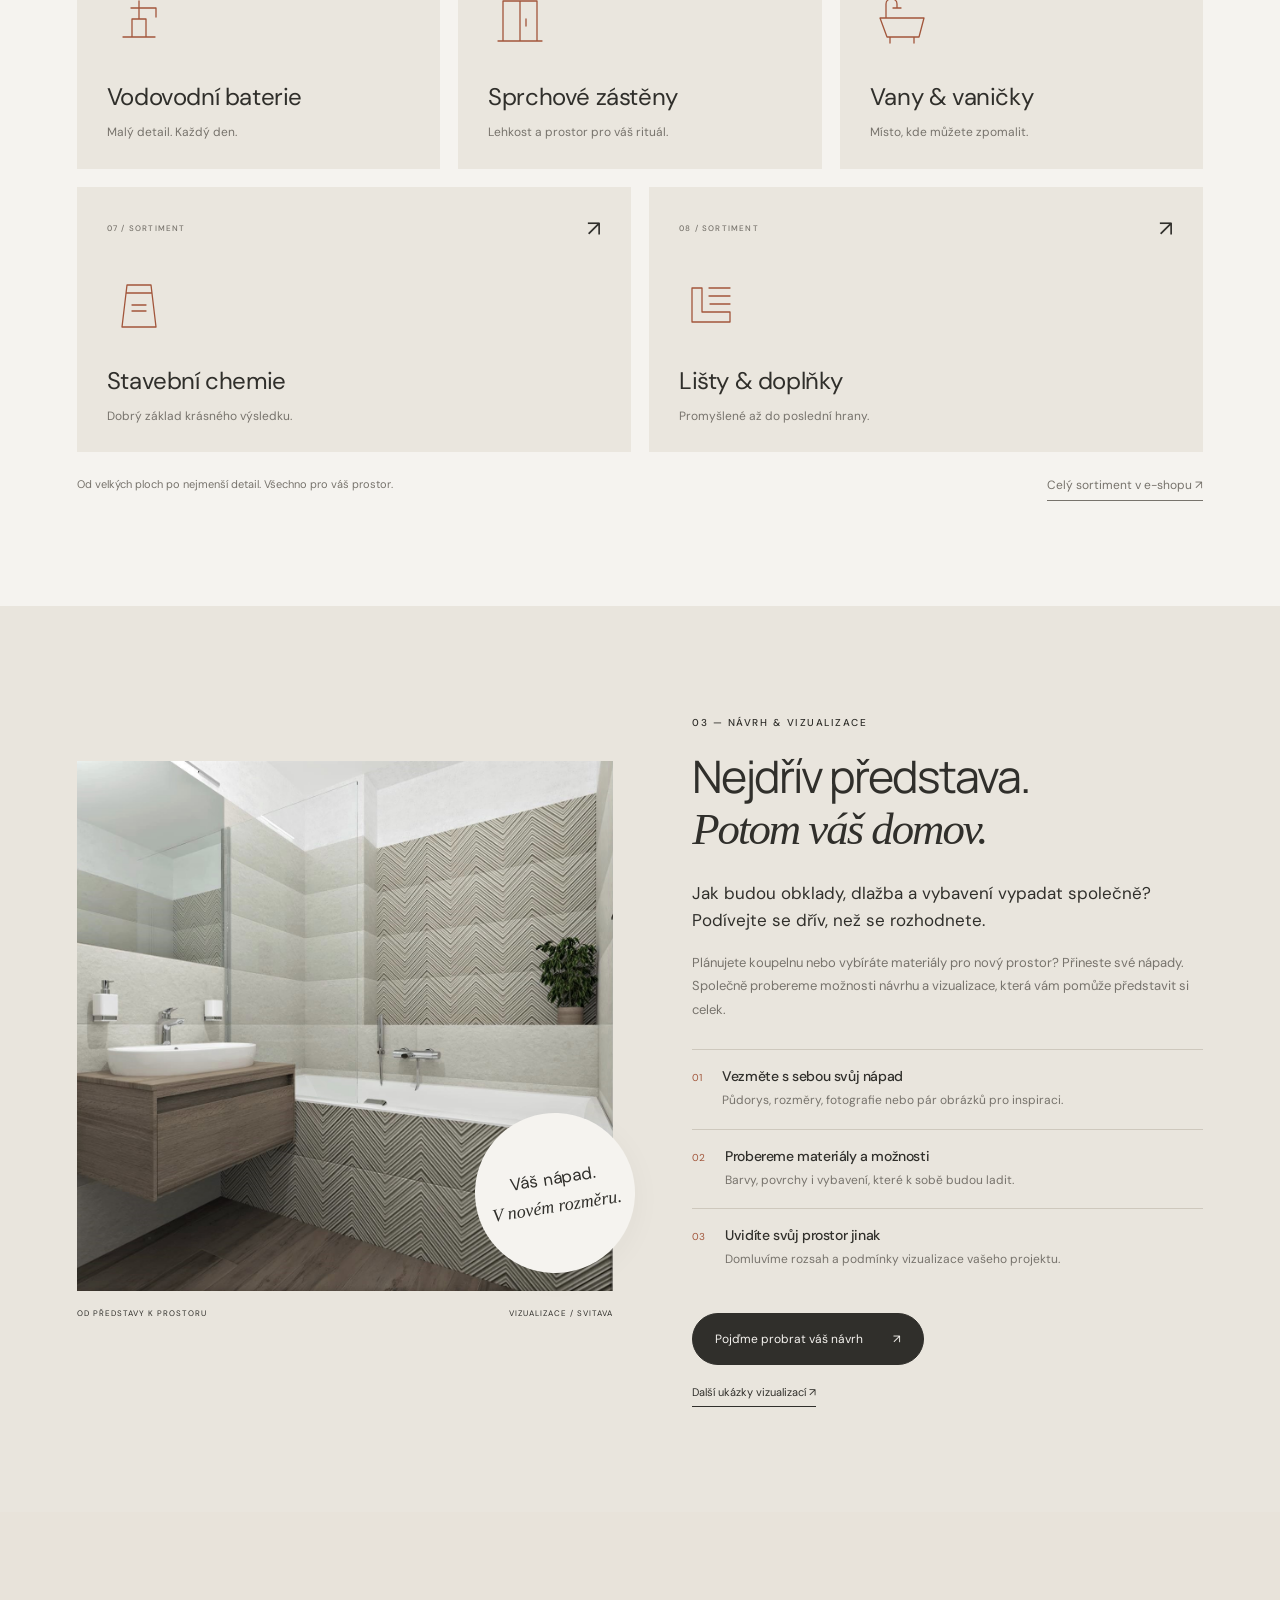
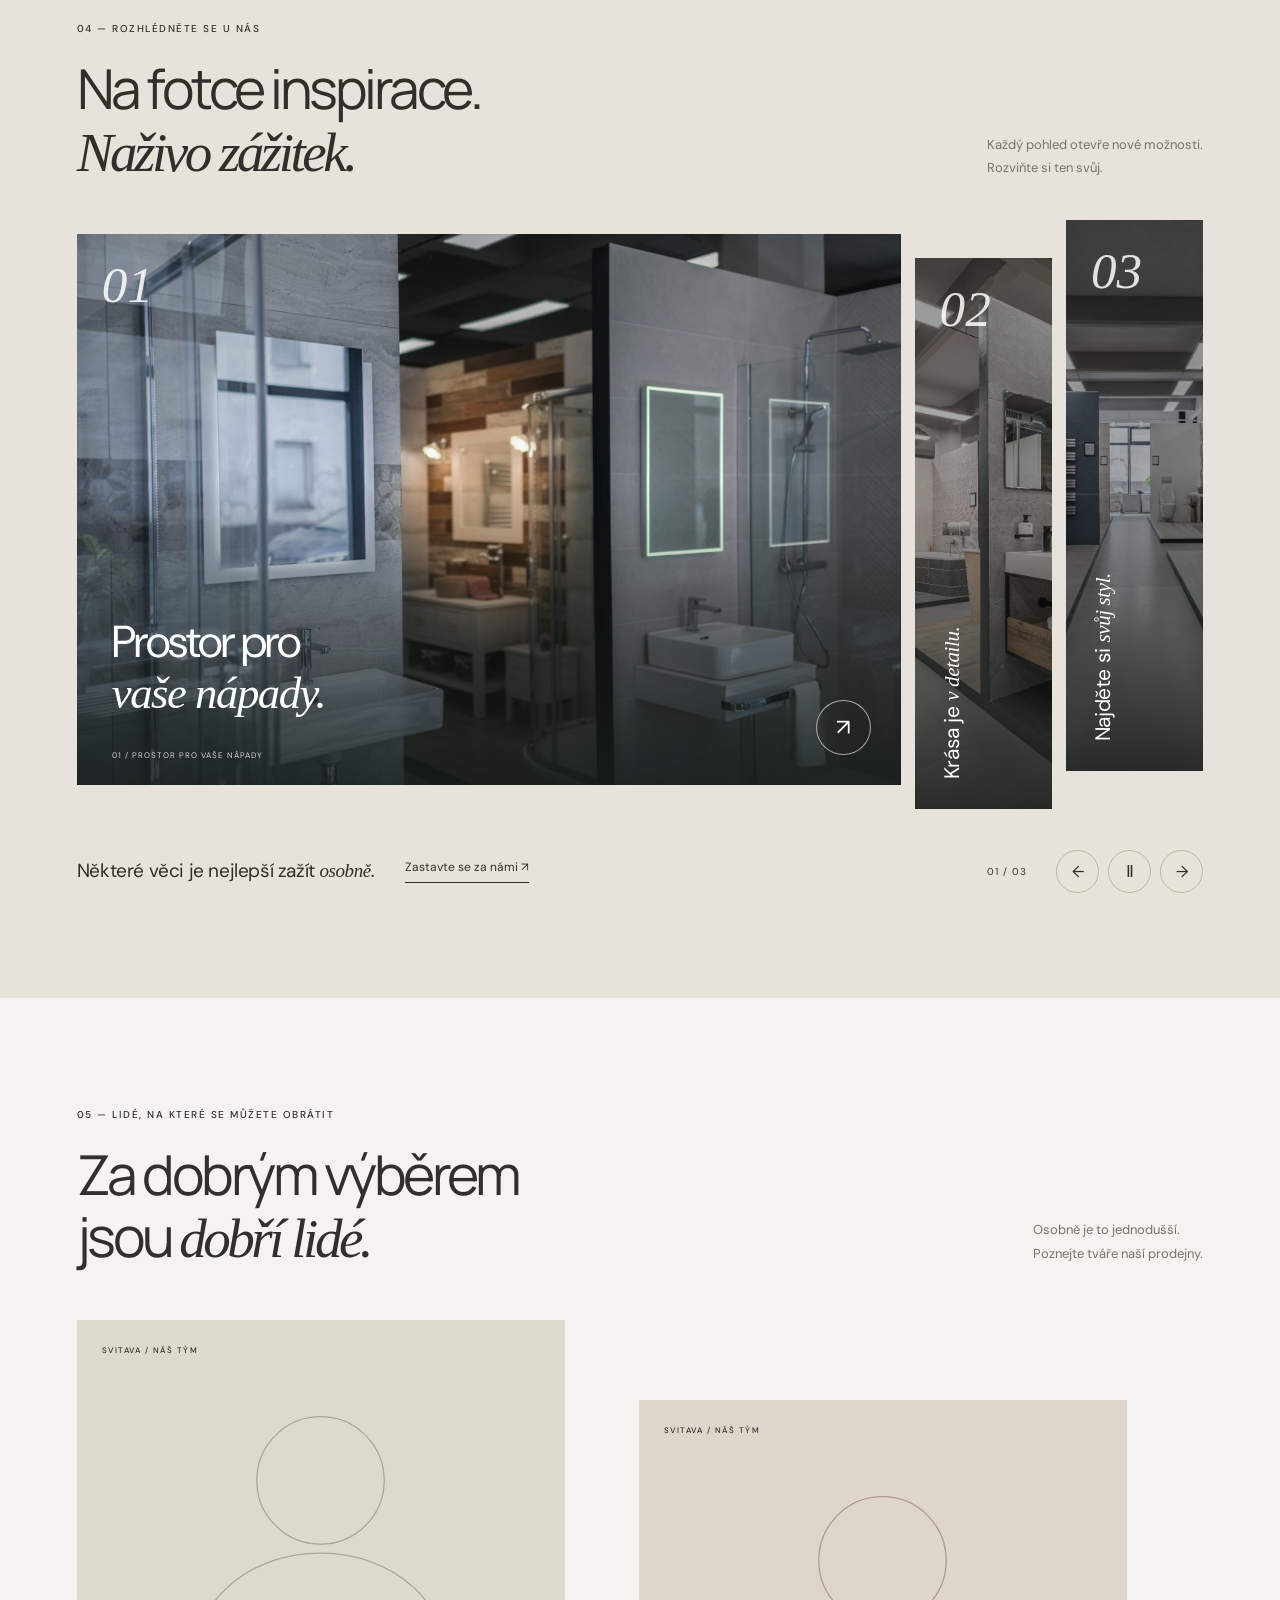
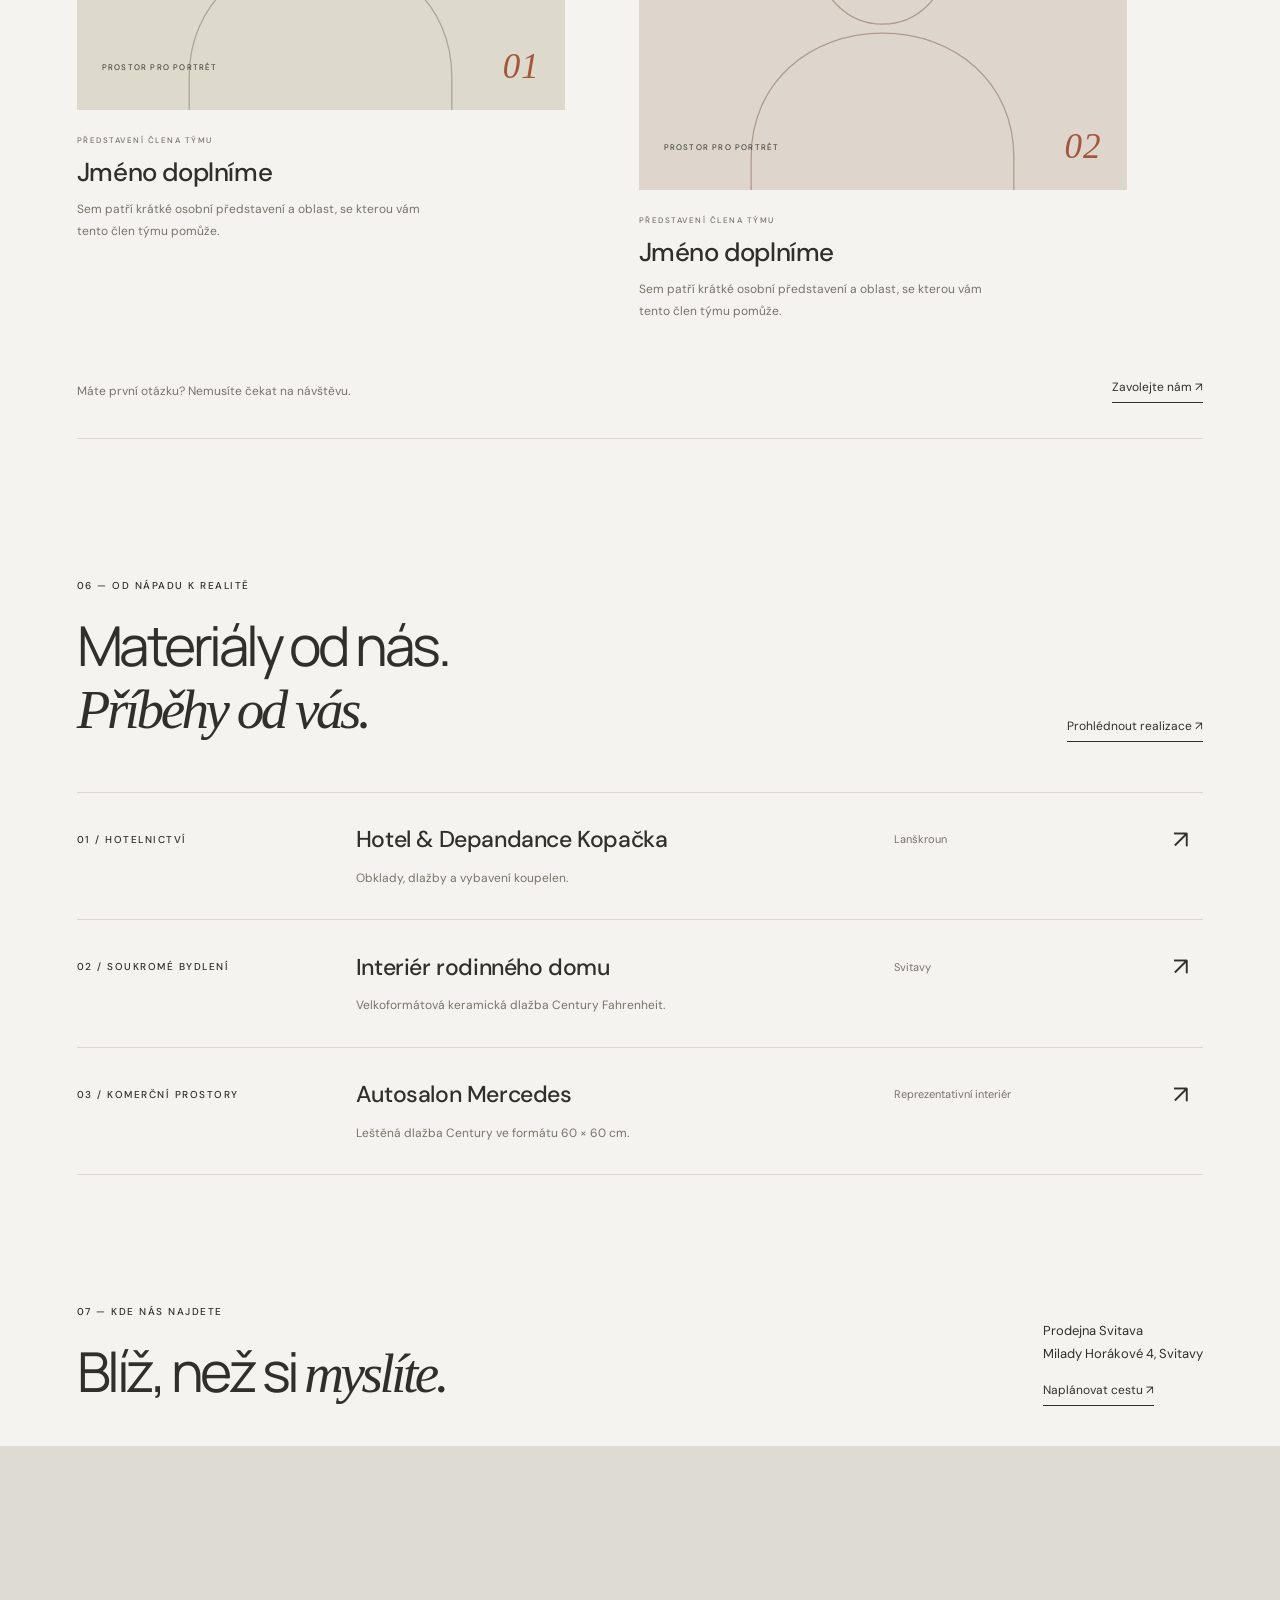
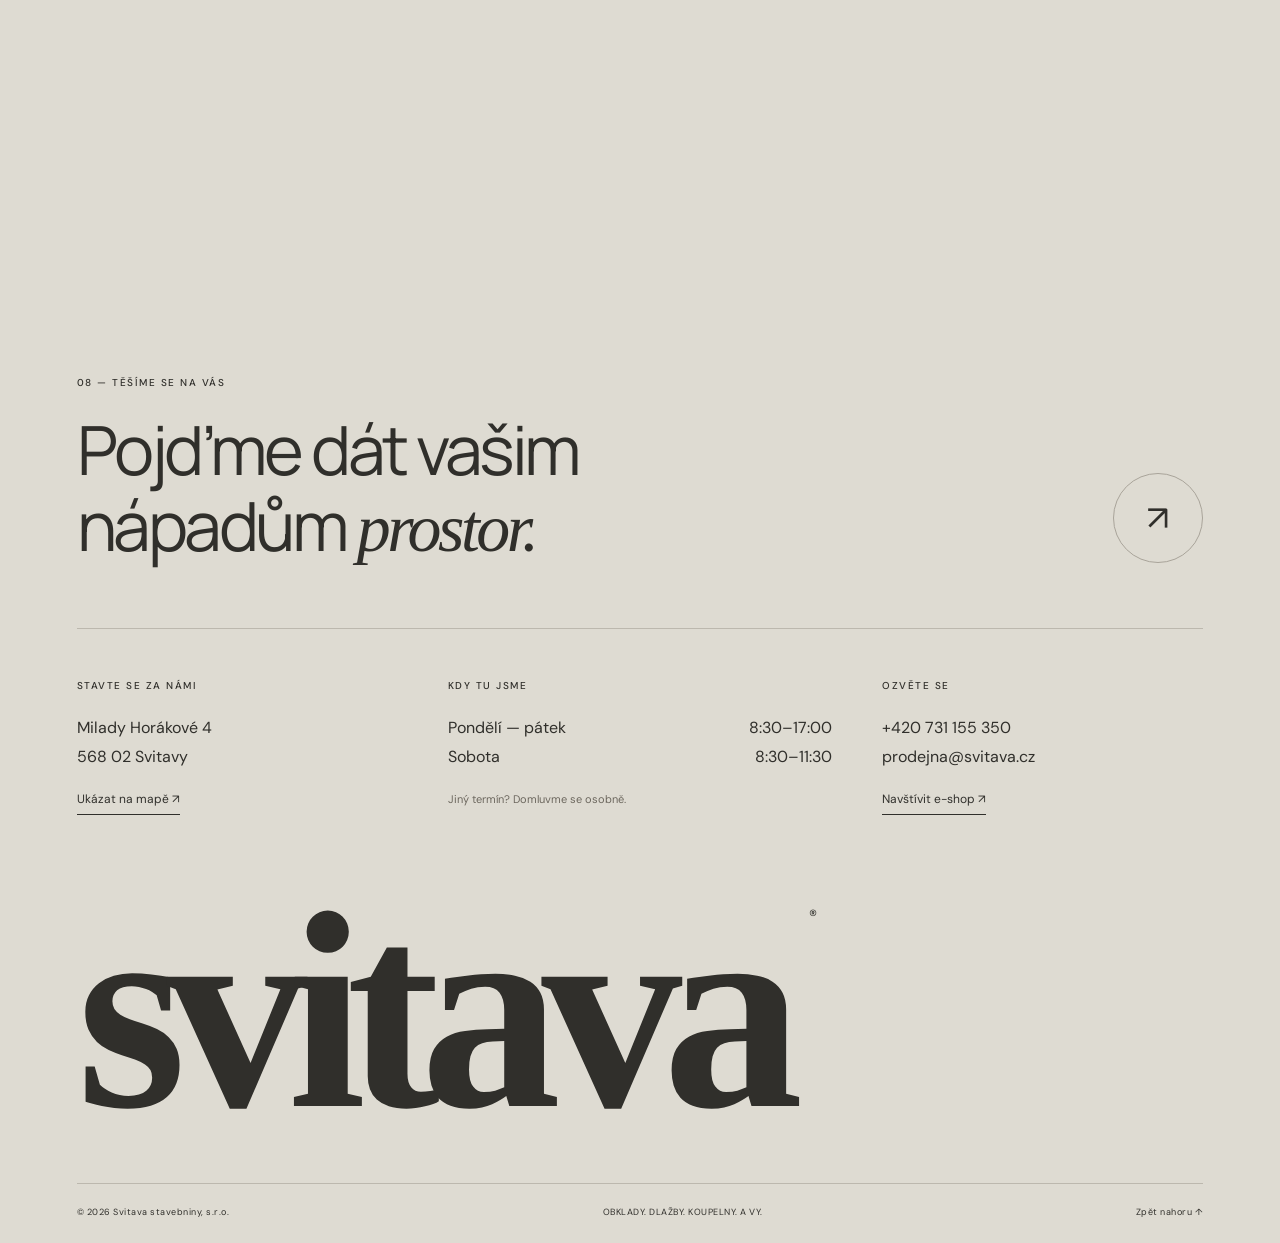
==== commit b317e64a: "Introduce full-width accordion hero and move services below it" ====
--- a/svitava/index.html
+++ b/svitava/index.html
@@ -1,12 +1,13 @@
 <!doctype html>
-<html lang="cs"><head><meta charset="utf-8"><meta name="viewport" content="width=device-width,initial-scale=1"><meta name="theme-color" content="#f5f3ef"><meta name="description" content="Obklady, dlažby a koupelny ve Svitavách. Přijďte se inspirovat do prodejny Svitava na Milady Horákové 4."><title>Svitava — prostor pro váš domov</title><link rel="stylesheet" href="style.css?v=fad69c7a2de7"><script src="app.js?v=5d6fdfbd022e" defer></script></head>
+<html lang="cs"><head><meta charset="utf-8"><meta name="viewport" content="width=device-width,initial-scale=1"><meta name="theme-color" content="#f5f3ef"><meta name="description" content="Obklady, dlažby a koupelny ve Svitavách. Přijďte se inspirovat do prodejny Svitava na Milady Horákové 4."><title>Svitava — prostor pro váš domov</title><link rel="stylesheet" href="style.css?v=cdb2d22f9ca2"><script src="app.js?v=725a318f3568" defer></script></head>
 <body><header><a class="logo" href="#" aria-label="Svitava — úvod">svitava<span>PROSTOR PRO VÁŠ DOMOV</span></a><nav id="navigation" aria-label="Hlavní navigace"><a href="#sortiment">Co u nás najdete</a><a href="#navrh">Návrh prostoru</a><a href="#galerie">Naše prodejna</a><a href="#tym">Náš tým</a><a href="#reference">Reference</a><a href="#kontakt">Kontakt</a></nav><a class="eshop" href="https://www.svitava.cz/">E-shop ↗</a><button class="menu" aria-expanded="false" aria-controls="navigation">Menu <span>☰</span></button></header>
-<main><section class="hero hero-editorial" aria-roledescription="carousel" aria-label="Fotografie showroomu"><div class="slides"><img class="slide active" src="assets/svitava-showroom.jpg" alt="Koupelnové expozice v showroomu Svitava" fetchpriority="high"><img class="slide" src="assets/svitava-bathroom.jpg" alt="Inspirace obklady a koupelnovými sestavami" loading="lazy"><img class="slide" src="assets/svitava-detail.jpg" alt="Detaily koupelnového vybavení na prodejně" loading="lazy"></div><div class="hero-shade"></div><div class="hero-top"><span>OBKLADY / DLAŽBY / KOUPELNY</span><span>SVITAVY, ČESKÁ REPUBLIKA</span></div><h1 class="hero-title"><span>Prostor pro</span><em>dobrý pocit.</em></h1><div class="hero-copy"><p class="eyebrow">VÁŠ DOMOV ZAČÍNÁ U NÁS</p><p>Inspirace, na kterou si můžete sáhnout.<br>A lidé, kteří vám pomohou proměnit ji v domov.</p><a class="pill" href="#galerie">Vstupte do naší prodejny <span>↗</span></a></div><button class="hero-preview" id="hero-preview" aria-label="Prohlédnout další fotografii prodejny"><img id="hero-preview-image" src="assets/svitava-bathroom.jpg" alt="Další pohled do prodejny" loading="lazy"><span>DALŠÍ PERSPEKTIVA <b>↗</b></span></button><a class="hero-seal" href="#galerie" aria-label="Objevte prodejnu Svitava"><span>NAŽIVO JE TO JINÉ</span><b>↗</b><span>PŘIJĎTE SE PŘESVĚDČIT</span></a><span class="hero-photo-label" aria-hidden="true">SVITAVA / PROSTOR PRO INSPIRACI</span><div class="hero-bottom"><a href="#sortiment">O KOUSEK BLÍŽ VAŠEMU DOMOVU ↓</a><div class="carousel-controls"><span id="slide-count" aria-live="polite">01 / 03</span><button id="prev" aria-label="Předchozí fotografie">←</button><button id="pause" aria-label="Pozastavit carousel">Ⅱ</button><button id="next" aria-label="Další fotografie">→</button></div></div><div class="progress"><i></i></div></section>
+<main><section class="hero-fold" aria-label="Objevte Svitavu"><div class="fold-intro"><div><span class="eyebrow">SVITAVA / PROSTOR PRO VÁŠ DOMOV</span><h1>Váš domov. <em>Nový pohled.</em></h1></div><p>Otevřete si prostor<br>pro své představy. <span>↙</span></p></div><div class="fold-panels"><article class="fold-panel is-open"><img src="assets/svitava-showroom.jpg" alt="Koupelnové expozice v showroomu Svitava" fetchpriority=high><button class="fold-trigger" aria-expanded="true" aria-controls="fold-content-0" aria-label="Naše prodejna"><span class="fold-number">01</span><span class="fold-label">Naše prodejna</span><span class="fold-plus" aria-hidden="true">＋</span></button><div class="fold-content" id="fold-content-0" ><span class="eyebrow">OBKLADY / DLAŽBY / KOUPELNY</span><h2>Prostor pro<br><em>dobrý pocit.</em></h2><p>Inspirace, na kterou si můžete sáhnout. A lidé, kteří vám pomohou proměnit ji v domov.</p><a class="fold-link" href="#galerie">Projděte si prodejnu<span>↗</span></a></div></article><article class="fold-panel"><img src="assets/svitava-bathroom.jpg" alt="Inspirace koupelnami a obklady v prodejně Svitava" loading=lazy><button class="fold-trigger" aria-expanded="false" aria-controls="fold-content-1" aria-label="Váš styl"><span class="fold-number">02</span><span class="fold-label">Váš styl</span><span class="fold-plus" aria-hidden="true">＋</span></button><div class="fold-content" id="fold-content-1" inert><span class="eyebrow">OBKLADY / DLAŽBY / KOUPELNY</span><h2>Každý den.<br><em>Po vašem.</em></h2><p>Materiály, barvy a vybavení, které spolu ladí. Najděte si to, co je vám blízké.</p><a class="fold-link" href="#sortiment">Objevte náš sortiment<span>↗</span></a></div></article><article class="fold-panel"><img src="assets/svitava-detail.jpg" alt="Detaily koupelnového vybavení Svitava" loading=lazy><button class="fold-trigger" aria-expanded="false" aria-controls="fold-content-2" aria-label="Návrh prostoru"><span class="fold-number">03</span><span class="fold-label">Návrh prostoru</span><span class="fold-plus" aria-hidden="true">＋</span></button><div class="fold-content" id="fold-content-2" inert><span class="eyebrow">OBKLADY / DLAŽBY / KOUPELNY</span><h2>Od nápadu<br><em>k vašemu domovu.</em></h2><p>Máte představu? Společně jí dáme tvar. Probereme návrh i vizualizaci vašeho prostoru.</p><a class="fold-link" href="#navrh">Začněme vaším nápadem<span>↗</span></a></div></article></div><div class="fold-footer"><a href="#sluzby">OBJEVTE NAŠE SLUŽBY ↓</a><span>SVITAVY, MILADY HORÁKOVÉ 4</span><div class="fold-navigation"><span id="fold-count" aria-live="polite">01 / 03</span><button id="fold-prev" aria-label="Předchozí pohled">←</button><button id="fold-next" aria-label="Další pohled">→</button></div></div></section>
+<section id="sluzby" class="services-section section wrap"><div class="section-head reveal"><div><span class="eyebrow">01 — VÍC NEŽ JEN VÝBĚR</span><h2>Prostor pro nápady.<br><em>Podpora pro každý krok.</em></h2></div><p>Od první inspirace po vyzvednutí zboží.<br>Vyberte si, s čím vám můžeme pomoci.</p></div><div class="services-grid"><a class="service-tile reveal service-accent" href="#kontakt"><div class="service-tile-top"><span class="service-number" aria-hidden="true">01</span><span class="service-plus" aria-hidden="true">＋</span></div><div class="service-tile-content"><h3>Osobní<br>poradenství</h3><p>Nemusíte mít ve všem jasno. Probereme vaše představy a pomůžeme s výběrem.</p></div><span class="service-tile-link">Pojďme se potkat<span aria-hidden="true">↗</span></span></a><a class="service-tile reveal " href="#navrh"><div class="service-tile-top"><span class="service-number" aria-hidden="true">02</span><span class="service-plus" aria-hidden="true">＋</span></div><div class="service-tile-content"><h3>Návrh<br>koupelny</h3><p>Od prvního nápadu k promyšlenému celku. Začněme vaším prostorem a tím, co potřebujete.</p></div><span class="service-tile-link">Probrat návrh<span aria-hidden="true">↗</span></span></a><a class="service-tile reveal service-photo" href="#navrh"><div class="service-tile-top"><span class="service-number" aria-hidden="true">03</span><span class="service-plus" aria-hidden="true">＋</span></div><div class="service-tile-content"><h3>Vizualizace<br>prostoru</h3><p>Uvidíte, jak mohou materiály a vybavení fungovat společně, ještě před realizací.</p></div><span class="service-tile-link">Objevit vizualizace<span aria-hidden="true">↗</span></span></a><a class="service-tile reveal " href="mailto:prodejna@svitava.cz?subject=V%C3%BDb%C4%9Br%20materi%C3%A1l%C5%AF"><div class="service-tile-top"><span class="service-number" aria-hidden="true">04</span><span class="service-plus" aria-hidden="true">＋</span></div><div class="service-tile-content"><h3>Sladění<br>materiálů</h3><p>Barvy, povrchy a formáty. Najdeme kombinace, které spolu dávají smysl.</p></div><span class="service-tile-link">Vybrat materiály<span aria-hidden="true">↗</span></span></a><a class="service-tile reveal " href="#sortiment"><div class="service-tile-top"><span class="service-number" aria-hidden="true">05</span><span class="service-plus" aria-hidden="true">＋</span></div><div class="service-tile-content"><h3>Výběr<br>vybavení</h3><p>Obklady jsou začátek. Pomůžeme vám navázat nábytkem, bateriemi a dalšími detaily.</p></div><span class="service-tile-link">Prohlédnout sortiment<span aria-hidden="true">↗</span></span></a><a class="service-tile reveal service-dark" href="#kontakt"><div class="service-tile-top"><span class="service-number" aria-hidden="true">06</span><span class="service-plus" aria-hidden="true">＋</span></div><div class="service-tile-content"><h3>Inspirace<br>naživo</h3><p>Projděte si koupelnové sestavy a porovnejte skutečné odstíny i struktury povrchů.</p></div><span class="service-tile-link">Naplánovat návštěvu<span aria-hidden="true">↗</span></span></a><a class="service-tile reveal " href="https://www.svitava.cz/"><div class="service-tile-top"><span class="service-number" aria-hidden="true">07</span><span class="service-plus" aria-hidden="true">＋</span></div><div class="service-tile-content"><h3>Nákup<br>online</h3><p>Pokračujte ve výběru i z domova. Kolekce a konkrétní produkty najdete v našem e-shopu.</p></div><span class="service-tile-link">Přejít do e-shopu<span aria-hidden="true">↗</span></span></a><a class="service-tile reveal " href="https://www.google.com/maps/search/?api=1&query=Svitava+U+Tri+mostu+8+Svitavy"><div class="service-tile-top"><span class="service-number" aria-hidden="true">08</span><span class="service-plus" aria-hidden="true">＋</span></div><div class="service-tile-content"><h3>Vyzvednutí<br>ve skladu</h3><p>Sklad a výdej zboží najdete na adrese U Tří mostů 8 ve Svitavách, odděleně od prodejny.</p></div><span class="service-tile-link">Najít sklad<span aria-hidden="true">↗</span></span></a></div><p class="services-note">Rozsah, termín a podmínky návrhu či vizualizace s vámi domluvíme osobně.</p></section>
 <section class="benefits wrap" aria-label="Proč navštívit Svitavu"><div class="benefits-intro reveal"><span class="eyebrow">MALÉ VĚCI. VELKÝ ROZDÍL.</span><h2>Výběr, ze kterého<br>máte <em>radost.</em></h2></div><article class="reveal"><span class="benefit-icon">↗</span><h3>Naživo je to jiné.</h3><p>Skutečné odstíny, struktury a kombinace. Prohlédněte si materiály pěkně zblízka.</p></article><article class="reveal"><span class="benefit-icon">◎</span><h3>Máme čas na vás.</h3><p>Probereme vaše nápady a pomůžeme vybrat to, co vašemu prostoru sluší.</p></article><article class="reveal"><span class="benefit-icon">⊞</span><h3>Všechno spolu ladí.</h3><p>Od prvního obkladu po poslední baterii. Myslíme na celek i na každý detail.</p></article></section>
-<section id="sortiment" class="wrap section"><div class="section-head reveal"><div><span class="eyebrow">01 — CO U NÁS NAJDETE</span><h2>Váš styl.<br><em>Tolik možností.</em></h2></div><p>Krásné bydlení začíná dobrým výběrem.<br>U nás ho můžete vidět, cítit i porovnat.</p></div><div class="categories"><a class="category large reveal" href="https://www.svitava.cz/"><img src="assets/svitava-material.jpg" alt="Materiály a keramické povrchy" loading="lazy"><span class="category-number">01 / POVRCHY</span><div><h3>Obklady & dlažby</h3><p>Charakter vašeho prostoru.</p></div><span class="circle">↗</span></a><a class="category reveal" href="https://www.svitava.cz/"><img src="assets/svitava-bathroom.jpg" alt="Vybavení koupelen v prodejně Svitava" loading="lazy"><span class="category-number">02 / KAŽDODENNÍ RITUÁLY</span><div><h3>Koupelny</h3><p>Vaše chvíle klidu.</p></div><span class="circle">↗</span></a><a class="category reveal" href="https://www.svitava.cz/"><img src="assets/svitava-detail.jpg" alt="Koupelnový nábytek a umyvadla" loading="lazy"><span class="category-number">03 / PROMYŠLENÉ DETAILY</span><div><h3>Nábytek & doplňky</h3><p>Tečka za krásným celkem.</p></div><span class="circle">↗</span></a></div><div class="more-categories" aria-label="Další sortiment prodejny"><a class="category-detail reveal" href="https://www.svitava.cz/"><div class="detail-top"><span class="eyebrow">04 / SORTIMENT</span><span class="detail-arrow" aria-hidden="true">↗</span></div><svg width="64" height="64" fill="none" stroke="#a2563b" stroke-width="1.3" viewBox="0 0 64 64" aria-hidden="true"><path d="M16 48h32M25 48V30h14v18M32 30V19h17v9M24 19h16M32 19v-7"/></svg><h3>Vodovodní baterie</h3><p>Malý detail. Každý den.</p></a><a class="category-detail reveal" href="https://www.svitava.cz/"><div class="detail-top"><span class="eyebrow">05 / SORTIMENT</span><span class="detail-arrow" aria-hidden="true">↗</span></div><svg width="64" height="64" fill="none" stroke="#a2563b" stroke-width="1.3" viewBox="0 0 64 64" aria-hidden="true"><path d="M15 52V12h34v40H15ZM32 12v40M38 30v7M10 52h44"/></svg><h3>Sprchové zástěny</h3><p>Lehkost a prostor pro váš rituál.</p></a><a class="category-detail reveal" href="https://www.svitava.cz/"><div class="detail-top"><span class="eyebrow">06 / SORTIMENT</span><span class="detail-arrow" aria-hidden="true">↗</span></div><svg width="64" height="64" fill="none" stroke="#a2563b" stroke-width="1.3" viewBox="0 0 64 64" aria-hidden="true"><path d="M10 29h44l-5 19H17l-7-19ZM20 48v6M44 48v6M16 29V15c0-7 11-7 11 0v4M23 19h8"/></svg><h3>Vany & vaničky</h3><p>Místo, kde můžete zpomalit.</p></a><a class="category-detail reveal" href="https://www.svitava.cz/"><div class="detail-top"><span class="eyebrow">07 / SORTIMENT</span><span class="detail-arrow" aria-hidden="true">↗</span></div><svg width="64" height="64" fill="none" stroke="#a2563b" stroke-width="1.3" viewBox="0 0 64 64" aria-hidden="true"><path d="M20 12h24l5 42H15l5-42ZM20 20h24M25 32h14M25 38h14"/></svg><h3>Stavební chemie</h3><p>Dobrý základ krásného výsledku.</p></a><a class="category-detail reveal" href="https://www.svitava.cz/"><div class="detail-top"><span class="eyebrow">08 / SORTIMENT</span><span class="detail-arrow" aria-hidden="true">↗</span></div><svg width="64" height="64" fill="none" stroke="#a2563b" stroke-width="1.3" viewBox="0 0 64 64" aria-hidden="true"><path d="M13 49V15h10v24h28v10H13ZM30 15h21M30 23h21M31 31h20"/></svg><h3>Lišty & doplňky</h3><p>Promyšlené až do poslední hrany.</p></a></div><div class="assortment-bottom"><span>Od velkých ploch po nejmenší detail. Všechno pro váš prostor.</span><a class="line-link" href="https://www.svitava.cz/">Celý sortiment v e-shopu ↗</a></div></section>
-<section id="navrh" class="design-section section"><div class="wrap design-layout"><figure class="design-visual reveal"><img src="assets/svitava-vizualizace.jpg" alt="Ukázka vizualizace koupelny Svitava s obklady Lumina a dlažbou Charm" loading="lazy"><figcaption><span>OD PŘEDSTAVY K PROSTORU</span><span>VIZUALIZACE / SVITAVA</span></figcaption><span class="design-stamp" aria-hidden="true">Váš nápad.<br><em>V novém rozměru.</em></span></figure><div class="design-copy reveal"><span class="eyebrow">02 — NÁVRH & VIZUALIZACE</span><h2>Nejdřív představa.<br><em>Potom váš domov.</em></h2><p class="design-lead">Jak budou obklady, dlažba a vybavení vypadat společně? Podívejte se dřív, než se rozhodnete.</p><p>Plánujete koupelnu nebo vybíráte materiály pro nový prostor? Přineste své nápady. Společně probereme možnosti návrhu a vizualizace, která vám pomůže představit si celek.</p><ol class="design-steps"><li><span>01</span><div><h3>Vezměte s sebou svůj nápad</h3><p>Půdorys, rozměry, fotografie nebo pár obrázků pro inspiraci.</p></div></li><li><span>02</span><div><h3>Probereme materiály a možnosti</h3><p>Barvy, povrchy i vybavení, které k sobě budou ladit.</p></div></li><li><span>03</span><div><h3>Uvidíte svůj prostor jinak</h3><p>Domluvíme rozsah a podmínky vizualizace vašeho projektu.</p></div></li></ol><a class="pill design-cta" href="mailto:prodejna@svitava.cz?subject=N%C3%A1vrh%20a%20vizualizace%20prostoru">Pojďme probrat váš návrh <span>↗</span></a><a class="design-examples line-link" href="https://www.svitava.cz/vizualizace/">Další ukázky vizualizací ↗</a></div></div></section>
-<section id="galerie" class="gallery-section gallery-ribbon gallery-accordion section" aria-roledescription="carousel" aria-label="Prohlídka prodejny"><div class="wrap"><div class="section-head reveal"><div><span class="eyebrow">03 — ROZHLÉDNĚTE SE U NÁS</span><h2>Na fotce inspirace.<br><em>Naživo zážitek.</em></h2></div><p>Každý pohled otevře nové možnosti.<br>Rozviňte si ten svůj.</p></div></div><div class="gallery-track" tabindex="0" aria-label="Fotografická harmonika prodejny, vyberte snímek nebo použijte šipky"><button class="ribbon-photo is-active" data-photo="0" aria-expanded="true"><span class="accordion-number" aria-hidden="true">01</span><span class="accordion-title" aria-hidden="true">Prostor pro <em>vaše nápady.</em></span><div class="ribbon-image"><img src="assets/svitava-showroom.jpg" alt="Koupelnové expozice v prodejně Svitava" loading="lazy"><span class="ribbon-expand" aria-hidden="true">↗</span></div><span class="ribbon-caption"><span>01 / PROSTOR PRO VAŠE NÁPADY</span><span>PROHLÉDNOUT ZBLÍZKA ↗</span></span></button><button class="ribbon-photo" data-photo="1" aria-expanded="false"><span class="accordion-number" aria-hidden="true">02</span><span class="accordion-title" aria-hidden="true">Krása je <em>v detailu.</em></span><div class="ribbon-image"><img src="assets/svitava-detail.jpg" alt="Obklady, umyvadla a koupelnové sestavy v showroomu Svitava" loading="lazy"><span class="ribbon-expand" aria-hidden="true">↗</span></div><span class="ribbon-caption"><span>02 / KRÁSA JE V DETAILU</span><span>PROHLÉDNOUT ZBLÍZKA ↗</span></span></button><button class="ribbon-photo" data-photo="2" aria-expanded="false"><span class="accordion-number" aria-hidden="true">03</span><span class="accordion-title" aria-hidden="true">Najděte si <em>svůj styl.</em></span><div class="ribbon-image"><img src="assets/svitava-bathroom.jpg" alt="Inspirace hotovými koupelnami v prodejně Svitava" loading="lazy"><span class="ribbon-expand" aria-hidden="true">↗</span></div><span class="ribbon-caption"><span>03 / NAJDĚTE SI SVŮJ STYL</span><span>PROHLÉDNOUT ZBLÍZKA ↗</span></span></button></div><div class="wrap ribbon-footer"><div class="ribbon-invite"><p>Některé věci je nejlepší zažít <em>osobně.</em></p><a class="line-link" href="#kontakt">Zastavte se za námi ↗</a></div><div class="ribbon-controls"><span id="gallery-count" aria-live="polite">01 / 03</span><button id="gallery-prev" aria-label="Předchozí snímek prodejny">←</button><button id="gallery-pause" aria-label="Pozastavit posun galerie">Ⅱ</button><button id="gallery-next" aria-label="Další snímek prodejny">→</button></div></div></section>
-<section id="sluzby" class="services-section section wrap"><div class="section-head reveal"><div><span class="eyebrow">04 — VÍC NEŽ JEN VÝBĚR</span><h2>Prostor pro nápady.<br><em>Podpora pro každý krok.</em></h2></div><p>Od první inspirace po vyzvednutí zboží.<br>Vyberte si, s čím vám můžeme pomoci.</p></div><div class="services-grid"><a class="service-tile reveal service-accent" href="#kontakt"><div class="service-tile-top"><span class="service-number" aria-hidden="true">01</span><span class="service-plus" aria-hidden="true">＋</span></div><div class="service-tile-content"><h3>Osobní<br>poradenství</h3><p>Nemusíte mít ve všem jasno. Probereme vaše představy a pomůžeme s výběrem.</p></div><span class="service-tile-link">Pojďme se potkat<span aria-hidden="true">↗</span></span></a><a class="service-tile reveal " href="#navrh"><div class="service-tile-top"><span class="service-number" aria-hidden="true">02</span><span class="service-plus" aria-hidden="true">＋</span></div><div class="service-tile-content"><h3>Návrh<br>koupelny</h3><p>Od prvního nápadu k promyšlenému celku. Začněme vaším prostorem a tím, co potřebujete.</p></div><span class="service-tile-link">Probrat návrh<span aria-hidden="true">↗</span></span></a><a class="service-tile reveal service-photo" href="#navrh"><div class="service-tile-top"><span class="service-number" aria-hidden="true">03</span><span class="service-plus" aria-hidden="true">＋</span></div><div class="service-tile-content"><h3>Vizualizace<br>prostoru</h3><p>Uvidíte, jak mohou materiály a vybavení fungovat společně, ještě před realizací.</p></div><span class="service-tile-link">Objevit vizualizace<span aria-hidden="true">↗</span></span></a><a class="service-tile reveal " href="mailto:prodejna@svitava.cz?subject=V%C3%BDb%C4%9Br%20materi%C3%A1l%C5%AF"><div class="service-tile-top"><span class="service-number" aria-hidden="true">04</span><span class="service-plus" aria-hidden="true">＋</span></div><div class="service-tile-content"><h3>Sladění<br>materiálů</h3><p>Barvy, povrchy a formáty. Najdeme kombinace, které spolu dávají smysl.</p></div><span class="service-tile-link">Vybrat materiály<span aria-hidden="true">↗</span></span></a><a class="service-tile reveal " href="#sortiment"><div class="service-tile-top"><span class="service-number" aria-hidden="true">05</span><span class="service-plus" aria-hidden="true">＋</span></div><div class="service-tile-content"><h3>Výběr<br>vybavení</h3><p>Obklady jsou začátek. Pomůžeme vám navázat nábytkem, bateriemi a dalšími detaily.</p></div><span class="service-tile-link">Prohlédnout sortiment<span aria-hidden="true">↗</span></span></a><a class="service-tile reveal service-dark" href="#kontakt"><div class="service-tile-top"><span class="service-number" aria-hidden="true">06</span><span class="service-plus" aria-hidden="true">＋</span></div><div class="service-tile-content"><h3>Inspirace<br>naživo</h3><p>Projděte si koupelnové sestavy a porovnejte skutečné odstíny i struktury povrchů.</p></div><span class="service-tile-link">Naplánovat návštěvu<span aria-hidden="true">↗</span></span></a><a class="service-tile reveal " href="https://www.svitava.cz/"><div class="service-tile-top"><span class="service-number" aria-hidden="true">07</span><span class="service-plus" aria-hidden="true">＋</span></div><div class="service-tile-content"><h3>Nákup<br>online</h3><p>Pokračujte ve výběru i z domova. Kolekce a konkrétní produkty najdete v našem e-shopu.</p></div><span class="service-tile-link">Přejít do e-shopu<span aria-hidden="true">↗</span></span></a><a class="service-tile reveal " href="https://www.google.com/maps/search/?api=1&query=Svitava+U+Tri+mostu+8+Svitavy"><div class="service-tile-top"><span class="service-number" aria-hidden="true">08</span><span class="service-plus" aria-hidden="true">＋</span></div><div class="service-tile-content"><h3>Vyzvednutí<br>ve skladu</h3><p>Sklad a výdej zboží najdete na adrese U Tří mostů 8 ve Svitavách, odděleně od prodejny.</p></div><span class="service-tile-link">Najít sklad<span aria-hidden="true">↗</span></span></a></div><p class="services-note">Rozsah, termín a podmínky návrhu či vizualizace s vámi domluvíme osobně.</p></section>
+<section id="sortiment" class="wrap section"><div class="section-head reveal"><div><span class="eyebrow">02 — CO U NÁS NAJDETE</span><h2>Váš styl.<br><em>Tolik možností.</em></h2></div><p>Krásné bydlení začíná dobrým výběrem.<br>U nás ho můžete vidět, cítit i porovnat.</p></div><div class="categories"><a class="category large reveal" href="https://www.svitava.cz/"><img src="assets/svitava-material.jpg" alt="Materiály a keramické povrchy" loading="lazy"><span class="category-number">01 / POVRCHY</span><div><h3>Obklady & dlažby</h3><p>Charakter vašeho prostoru.</p></div><span class="circle">↗</span></a><a class="category reveal" href="https://www.svitava.cz/"><img src="assets/svitava-bathroom.jpg" alt="Vybavení koupelen v prodejně Svitava" loading="lazy"><span class="category-number">02 / KAŽDODENNÍ RITUÁLY</span><div><h3>Koupelny</h3><p>Vaše chvíle klidu.</p></div><span class="circle">↗</span></a><a class="category reveal" href="https://www.svitava.cz/"><img src="assets/svitava-detail.jpg" alt="Koupelnový nábytek a umyvadla" loading="lazy"><span class="category-number">03 / PROMYŠLENÉ DETAILY</span><div><h3>Nábytek & doplňky</h3><p>Tečka za krásným celkem.</p></div><span class="circle">↗</span></a></div><div class="more-categories" aria-label="Další sortiment prodejny"><a class="category-detail reveal" href="https://www.svitava.cz/"><div class="detail-top"><span class="eyebrow">04 / SORTIMENT</span><span class="detail-arrow" aria-hidden="true">↗</span></div><svg width="64" height="64" fill="none" stroke="#a2563b" stroke-width="1.3" viewBox="0 0 64 64" aria-hidden="true"><path d="M16 48h32M25 48V30h14v18M32 30V19h17v9M24 19h16M32 19v-7"/></svg><h3>Vodovodní baterie</h3><p>Malý detail. Každý den.</p></a><a class="category-detail reveal" href="https://www.svitava.cz/"><div class="detail-top"><span class="eyebrow">05 / SORTIMENT</span><span class="detail-arrow" aria-hidden="true">↗</span></div><svg width="64" height="64" fill="none" stroke="#a2563b" stroke-width="1.3" viewBox="0 0 64 64" aria-hidden="true"><path d="M15 52V12h34v40H15ZM32 12v40M38 30v7M10 52h44"/></svg><h3>Sprchové zástěny</h3><p>Lehkost a prostor pro váš rituál.</p></a><a class="category-detail reveal" href="https://www.svitava.cz/"><div class="detail-top"><span class="eyebrow">06 / SORTIMENT</span><span class="detail-arrow" aria-hidden="true">↗</span></div><svg width="64" height="64" fill="none" stroke="#a2563b" stroke-width="1.3" viewBox="0 0 64 64" aria-hidden="true"><path d="M10 29h44l-5 19H17l-7-19ZM20 48v6M44 48v6M16 29V15c0-7 11-7 11 0v4M23 19h8"/></svg><h3>Vany & vaničky</h3><p>Místo, kde můžete zpomalit.</p></a><a class="category-detail reveal" href="https://www.svitava.cz/"><div class="detail-top"><span class="eyebrow">07 / SORTIMENT</span><span class="detail-arrow" aria-hidden="true">↗</span></div><svg width="64" height="64" fill="none" stroke="#a2563b" stroke-width="1.3" viewBox="0 0 64 64" aria-hidden="true"><path d="M20 12h24l5 42H15l5-42ZM20 20h24M25 32h14M25 38h14"/></svg><h3>Stavební chemie</h3><p>Dobrý základ krásného výsledku.</p></a><a class="category-detail reveal" href="https://www.svitava.cz/"><div class="detail-top"><span class="eyebrow">08 / SORTIMENT</span><span class="detail-arrow" aria-hidden="true">↗</span></div><svg width="64" height="64" fill="none" stroke="#a2563b" stroke-width="1.3" viewBox="0 0 64 64" aria-hidden="true"><path d="M13 49V15h10v24h28v10H13ZM30 15h21M30 23h21M31 31h20"/></svg><h3>Lišty & doplňky</h3><p>Promyšlené až do poslední hrany.</p></a></div><div class="assortment-bottom"><span>Od velkých ploch po nejmenší detail. Všechno pro váš prostor.</span><a class="line-link" href="https://www.svitava.cz/">Celý sortiment v e-shopu ↗</a></div></section>
+<section id="navrh" class="design-section section"><div class="wrap design-layout"><figure class="design-visual reveal"><img src="assets/svitava-vizualizace.jpg" alt="Ukázka vizualizace koupelny Svitava s obklady Lumina a dlažbou Charm" loading="lazy"><figcaption><span>OD PŘEDSTAVY K PROSTORU</span><span>VIZUALIZACE / SVITAVA</span></figcaption><span class="design-stamp" aria-hidden="true">Váš nápad.<br><em>V novém rozměru.</em></span></figure><div class="design-copy reveal"><span class="eyebrow">03 — NÁVRH & VIZUALIZACE</span><h2>Nejdřív představa.<br><em>Potom váš domov.</em></h2><p class="design-lead">Jak budou obklady, dlažba a vybavení vypadat společně? Podívejte se dřív, než se rozhodnete.</p><p>Plánujete koupelnu nebo vybíráte materiály pro nový prostor? Přineste své nápady. Společně probereme možnosti návrhu a vizualizace, která vám pomůže představit si celek.</p><ol class="design-steps"><li><span>01</span><div><h3>Vezměte s sebou svůj nápad</h3><p>Půdorys, rozměry, fotografie nebo pár obrázků pro inspiraci.</p></div></li><li><span>02</span><div><h3>Probereme materiály a možnosti</h3><p>Barvy, povrchy i vybavení, které k sobě budou ladit.</p></div></li><li><span>03</span><div><h3>Uvidíte svůj prostor jinak</h3><p>Domluvíme rozsah a podmínky vizualizace vašeho projektu.</p></div></li></ol><a class="pill design-cta" href="mailto:prodejna@svitava.cz?subject=N%C3%A1vrh%20a%20vizualizace%20prostoru">Pojďme probrat váš návrh <span>↗</span></a><a class="design-examples line-link" href="https://www.svitava.cz/vizualizace/">Další ukázky vizualizací ↗</a></div></div></section>
+<section id="galerie" class="gallery-section gallery-ribbon gallery-accordion section" aria-roledescription="carousel" aria-label="Prohlídka prodejny"><div class="wrap"><div class="section-head reveal"><div><span class="eyebrow">04 — ROZHLÉDNĚTE SE U NÁS</span><h2>Na fotce inspirace.<br><em>Naživo zážitek.</em></h2></div><p>Každý pohled otevře nové možnosti.<br>Rozviňte si ten svůj.</p></div></div><div class="gallery-track" tabindex="0" aria-label="Fotografická harmonika prodejny, vyberte snímek nebo použijte šipky"><button class="ribbon-photo is-active" data-photo="0" aria-expanded="true"><span class="accordion-number" aria-hidden="true">01</span><span class="accordion-title" aria-hidden="true">Prostor pro <em>vaše nápady.</em></span><div class="ribbon-image"><img src="assets/svitava-showroom.jpg" alt="Koupelnové expozice v prodejně Svitava" loading="lazy"><span class="ribbon-expand" aria-hidden="true">↗</span></div><span class="ribbon-caption"><span>01 / PROSTOR PRO VAŠE NÁPADY</span><span>PROHLÉDNOUT ZBLÍZKA ↗</span></span></button><button class="ribbon-photo" data-photo="1" aria-expanded="false"><span class="accordion-number" aria-hidden="true">02</span><span class="accordion-title" aria-hidden="true">Krása je <em>v detailu.</em></span><div class="ribbon-image"><img src="assets/svitava-detail.jpg" alt="Obklady, umyvadla a koupelnové sestavy v showroomu Svitava" loading="lazy"><span class="ribbon-expand" aria-hidden="true">↗</span></div><span class="ribbon-caption"><span>02 / KRÁSA JE V DETAILU</span><span>PROHLÉDNOUT ZBLÍZKA ↗</span></span></button><button class="ribbon-photo" data-photo="2" aria-expanded="false"><span class="accordion-number" aria-hidden="true">03</span><span class="accordion-title" aria-hidden="true">Najděte si <em>svůj styl.</em></span><div class="ribbon-image"><img src="assets/svitava-bathroom.jpg" alt="Inspirace hotovými koupelnami v prodejně Svitava" loading="lazy"><span class="ribbon-expand" aria-hidden="true">↗</span></div><span class="ribbon-caption"><span>03 / NAJDĚTE SI SVŮJ STYL</span><span>PROHLÉDNOUT ZBLÍZKA ↗</span></span></button></div><div class="wrap ribbon-footer"><div class="ribbon-invite"><p>Některé věci je nejlepší zažít <em>osobně.</em></p><a class="line-link" href="#kontakt">Zastavte se za námi ↗</a></div><div class="ribbon-controls"><span id="gallery-count" aria-live="polite">01 / 03</span><button id="gallery-prev" aria-label="Předchozí snímek prodejny">←</button><button id="gallery-pause" aria-label="Pozastavit posun galerie">Ⅱ</button><button id="gallery-next" aria-label="Další snímek prodejny">→</button></div></div></section>
+
 <section id="tym" class="wrap section team-section"><div class="section-head reveal"><div><span class="eyebrow">05 — LIDÉ, NA KTERÉ SE MŮŽETE OBRÁTIT</span><h2>Za dobrým výběrem<br>jsou <em>dobří lidé.</em></h2></div><p>Osobně je to jednodušší.<br>Poznejte tváře naší prodejny.</p></div><div class="team-grid">
 <article class="team-card reveal"><div class="team-portrait portrait-one" role="img" aria-label="Místo pro fotografii prvního člena týmu"><span class="eyebrow">SVITAVA / NÁŠ TÝM</span><svg viewBox="0 0 300 300" aria-hidden="true"><circle cx="150" cy="108" r="49"/><path d="M49 295v-36c0-57 45-95 101-95s101 38 101 95v36"/></svg><span class="portrait-label">PROSTOR PRO PORTRÉT <b>01</b></span></div><div class="team-description"><div><span class="eyebrow">PŘEDSTAVENÍ ČLENA TÝMU</span><h3>Jméno doplníme</h3></div></div><p>Sem patří krátké osobní představení a oblast, se kterou vám tento člen týmu pomůže.</p></article>
 <article class="team-card reveal"><div class="team-portrait portrait-two" role="img" aria-label="Místo pro fotografii druhého člena týmu"><span class="eyebrow">SVITAVA / NÁŠ TÝM</span><svg viewBox="0 0 300 300" aria-hidden="true"><circle cx="150" cy="108" r="49"/><path d="M49 295v-36c0-57 45-95 101-95s101 38 101 95v36"/></svg><span class="portrait-label">PROSTOR PRO PORTRÉT <b>02</b></span></div><div class="team-description"><div><span class="eyebrow">PŘEDSTAVENÍ ČLENA TÝMU</span><h3>Jméno doplníme</h3></div></div><p>Sem patří krátké osobní představení a oblast, se kterou vám tento člen týmu pomůže.</p></article></div><div class="team-bottom"><p>Máte první otázku? Nemusíte čekat na návštěvu.</p><a class="line-link" href="tel:+420731155350">Zavolejte nám ↗</a></div></section>
--- a/svitava/style.css
+++ b/svitava/style.css
@@ -56,3 +56,20 @@
 .appointment-widget{position:fixed;right:28px;bottom:24px;z-index:30;width:350px;max-width:calc(100vw - 32px);display:flex;flex-direction:column;align-items:flex-end;gap:14px;pointer-events:none}.appointment-widget>*{pointer-events:auto}.appointment-toggle{display:flex;gap:14px;align-items:center;padding:10px 22px 10px 10px;background:var(--ink);color:var(--paper);border:1px solid #ffffff35;border-radius:40px;box-shadow:0 6px 30px #302f2b25;font-size:12px;transition:background .3s,transform .3s}.appointment-toggle:hover{background:var(--accent);transform:translateY(-3px)}.appointment-symbol{width:31px;height:31px;border:1px solid #ffffff50;border-radius:50%;display:grid;place-items:center;font-size:18px}.appointment-card{position:relative;background:var(--paper);border:1px solid var(--line);box-shadow:0 18px 70px #302f2b30;padding:30px;width:100%;border-radius:3px;max-height:calc(100svh - 120px);overflow-y:auto;animation:appointment-in .3s ease both}.appointment-card[hidden]{display:none}.appointment-card .eyebrow{font-size:8px;color:var(--accent);padding-right:20px}.appointment-card h2{font-size:29px;letter-spacing:-1px;line-height:1.2;margin:19px 0 16px}.appointment-card>p{font-size:12px;line-height:1.8;color:var(--muted);margin-bottom:23px}.appointment-close{position:absolute;top:12px;right:13px;width:30px;height:30px;border:0;background:transparent;font-size:25px;line-height:1}.appointment-close:hover{color:var(--accent)}.appointment-phone{display:block;position:relative;border-top:1px solid var(--line);padding:18px 23px 19px 0;font-size:22px;letter-spacing:-.5px}.appointment-phone>span{display:block;font-size:8px;letter-spacing:1px;color:var(--muted);margin-bottom:10px}.appointment-phone b{font-weight:400;position:absolute;right:0;bottom:18px}.appointment-phone:hover{color:var(--accent)}.appointment-email{display:flex;justify-content:space-between;align-items:center;background:var(--accent);color:var(--paper);padding:15px 17px;font-size:11px;transition:background .3s}.appointment-email:hover{background:#88462f}.appointment-email>span{font-size:18px}.appointment-address{margin-top:20px;font-size:10px;line-height:1.8}.appointment-address>span{color:var(--muted)}body:has(dialog[open]) .appointment-widget{visibility:hidden}
 @keyframes appointment-in{from{opacity:0;transform:translateY(12px)}to{opacity:1;transform:translateY(0)}}
 @media(max-width:650px){.appointment-widget{right:16px;bottom:16px;width:340px;gap:10px}.appointment-toggle{font-size:11px;padding-right:18px;gap:10px}.appointment-symbol{width:28px;height:28px}.appointment-card{padding:25px}.appointment-card h2{font-size:28px}.appointment-phone{font-size:22px}}
+
+/* Úvod a služby přes celou šířku, s jednotným malým odsazením. */
+:root{--intro-gutter:clamp(20px,3vw,80px)}
+header{max-width:none;padding-inline:var(--intro-gutter)}.hero-editorial{max-width:none;width:100%;margin:0}.services-section.wrap{max-width:none;width:100%;padding-inline:var(--intro-gutter);padding-top:55px;padding-bottom:85px}.services-section .section-head{margin-bottom:32px}.services-section .section-head h2{font-size:clamp(36px,3.4vw,58px)}.services-grid{gap:18px}.service-tile{padding:clamp(26px,2vw,45px);min-height:350px}.service-tile h3{font-size:clamp(26px,2vw,36px)}.services-section+.benefits{padding-top:55px;padding-bottom:60px}
+@media(min-width:1001px){.hero-editorial{height:clamp(740px,82svh,900px);min-height:740px}.hero-editorial .slides{inset:55px var(--intro-gutter) 100px 44%;border-top-left-radius:clamp(140px,10vw,230px)}.hero-editorial .hero-top{left:var(--intro-gutter);right:var(--intro-gutter);top:10px}.hero-editorial .hero-title{left:var(--intro-gutter);width:38%;top:130px;font-size:clamp(68px,6.5vw,150px)}.hero-editorial .hero-copy{left:var(--intro-gutter);bottom:165px;width:32%;max-width:420px}.hero-editorial .hero-copy>p:not(.eyebrow){max-width:370px;font-size:15px}.hero-editorial .hero-copy .eyebrow{font-size:10px}.hero-editorial .hero-copy .pill{font-size:12px;padding:17px 23px}.hero-editorial .hero-seal{left:calc(44% - 40px);bottom:125px}.hero-editorial .hero-preview{right:calc(var(--intro-gutter) - 10px);bottom:145px;width:clamp(145px,10vw,190px)}.hero-editorial .hero-preview img{height:clamp(100px,7vw,130px)}.hero-editorial .hero-photo-label{right:var(--intro-gutter);bottom:78px}.hero-editorial .hero-bottom{left:var(--intro-gutter);right:var(--intro-gutter);bottom:20px}.hero-editorial .progress{left:var(--intro-gutter);right:var(--intro-gutter)}}
+@media(min-width:651px) and (max-width:1000px){.hero-editorial .hero-title,.hero-editorial .hero-copy{left:var(--intro-gutter)}.hero-editorial .hero-top,.hero-editorial .hero-bottom,.hero-editorial .progress{left:var(--intro-gutter);right:var(--intro-gutter)}.hero-editorial .slides{right:var(--intro-gutter)}.hero-editorial .hero-photo-label{right:var(--intro-gutter)}}
+@media(max-width:1150px){.service-tile{min-height:325px}.service-tile h3{font-size:30px}}
+@media(max-width:650px){header{padding-inline:20px}.services-section.wrap{padding-top:45px;padding-bottom:55px}.services-section .section-head h2{font-size:36px}.services-grid{gap:12px}.service-tile{padding:20px;min-height:325px}.service-tile h3{font-size:23px}.services-section+.benefits{padding-top:40px;padding-bottom:45px}}
+@media(max-width:400px){.service-tile{padding:26px;min-height:315px}.service-tile h3{font-size:30px}}
+
+/* Úvodní fotografická harmonika. */
+.hero-fold{width:100%;padding:25px var(--intro-gutter) 0}.fold-intro{display:flex;justify-content:space-between;align-items:end;gap:30px;padding:0 0 30px}.fold-intro .eyebrow{font-size:9px;color:var(--accent)}.fold-intro h1{font-size:clamp(38px,4.3vw,80px);line-height:1.1;letter-spacing:-.06em;margin:15px 0 0}.fold-intro h1 em{font-family:Georgia,serif;font-weight:400;letter-spacing:-.055em}.fold-intro>p{font-size:12px;line-height:1.7;color:var(--muted);margin:0;position:relative;padding-right:65px}.fold-intro>p>span{position:absolute;right:0;top:-10px;font-size:48px;color:var(--accent);font-weight:300}.fold-panels{display:flex;gap:12px;height:clamp(480px,58svh,730px)}.fold-panel{position:relative;isolation:isolate;flex:1;min-width:0;overflow:hidden;background:#393d38;color:white;transition:flex 1s cubic-bezier(.22,.7,.18,1)}.fold-panel.is-open{flex:3.8}.fold-panel>img{position:absolute;inset:0;width:100%;height:100%;object-fit:cover;transition:transform 1.4s,filter 1s;filter:brightness(.72);transform:scale(1.06);z-index:-2}.fold-panel.is-open>img{transform:scale(1);filter:brightness(1)}.fold-panel:after{content:'';position:absolute;inset:0;z-index:-1;background:linear-gradient(0deg,#111a15e6,transparent 85%)}.fold-trigger{position:absolute;inset:0;width:100%;height:100%;background:none;border:0;color:white;text-align:left;padding:0;z-index:1;cursor:pointer}.fold-trigger:focus-visible{outline:3px solid #e4be9b;outline-offset:-5px}.fold-number{position:absolute;top:26px;left:28px;font-size:12px;letter-spacing:2px}.fold-label{position:absolute;left:50%;bottom:100px;writing-mode:vertical-rl;transform:translateX(-50%) rotate(180deg);font-size:clamp(22px,2vw,36px);letter-spacing:-1px;white-space:nowrap;transition:opacity .25s}.is-open .fold-label{opacity:0}.fold-plus{position:absolute;right:25px;bottom:26px;border:1px solid #fff8;border-radius:50%;width:43px;height:43px;display:grid;place-items:center;font-size:24px;transition:transform .6s,background .6s}.is-open .fold-plus{transform:rotate(45deg);background:#ffffff20}.fold-content{position:absolute;bottom:40px;left:clamp(26px,3.5vw,70px);right:55px;opacity:0;transform:translateY(20px);pointer-events:none;transition:opacity .2s,transform .6s}.is-open .fold-content{opacity:1;transform:none;transition:opacity .6s .3s,transform .8s .2s}.fold-content .eyebrow{font-size:8px;letter-spacing:1.5px;color:#fff9}.fold-content h2{font-size:clamp(38px,4.1vw,76px);line-height:1.06;letter-spacing:-.055em;margin:20px 0}.fold-content h2 em{font-family:Georgia,serif;font-weight:400}.fold-content p{font-size:13px;line-height:1.8;max-width:350px;margin-bottom:25px;color:#ffffffc9}.fold-link{position:relative;z-index:2;display:inline-flex;align-items:center;gap:45px;font-size:11px;border-bottom:1px solid #ffffff60;padding-bottom:12px;pointer-events:auto}.fold-link span{font-size:24px;transition:transform .3s}.fold-link:hover span{transform:translate(3px,-3px)}.fold-content[inert] .fold-link{pointer-events:none}.fold-footer{display:flex;align-items:center;justify-content:space-between;gap:20px;border-bottom:1px solid var(--line);padding:20px 0;font-size:8px;letter-spacing:1px}.fold-footer>a:hover{color:var(--accent)}.fold-footer>span{color:var(--muted)}.fold-navigation{display:flex;align-items:center;gap:10px}.fold-navigation>span{margin-right:16px}.fold-navigation button{border:1px solid var(--line);border-radius:50%;background:transparent;width:36px;height:36px;transition:background .3s,color .3s}.fold-navigation button:hover{background:var(--ink);color:var(--paper)}
+@media(max-width:1000px){.fold-panel.is-open{flex:4.8}.fold-panels{gap:8px}.fold-content{right:35px;left:28px}.fold-content h2{font-size:48px}.fold-label{font-size:24px}.fold-plus{right:14px;width:32px;height:32px;font-size:20px}.fold-number{left:20px}.fold-intro>p{display:none}}
+@media(max-width:650px){.hero-fold{padding-top:20px}.fold-intro{padding-bottom:24px}.fold-intro h1{font-size:40px;max-width:340px}.fold-intro h1 em{display:block;margin-top:4px}.fold-intro .eyebrow{font-size:7px}.fold-panels{height:660px;flex-direction:column;gap:8px}.fold-panel{flex:0 0 64px;min-height:0}.fold-panel.is-open{flex:1 1 auto}.fold-trigger .fold-number{top:24px;left:20px;font-size:10px}.fold-label{writing-mode:horizontal-tb;transform:none;left:52px;bottom:20px;font-size:19px;letter-spacing:-.5px}.fold-plus{bottom:15px;right:16px}.fold-content{left:24px;bottom:28px;right:45px}.fold-content h2{font-size:42px;margin:16px 0}.fold-content p{font-size:12px;margin-bottom:20px}.fold-content .eyebrow{font-size:7px}.fold-link{font-size:10px;gap:25px}.fold-footer{padding:16px 0;font-size:7px;letter-spacing:.5px}.fold-footer>span{display:none}.fold-navigation{gap:6px}.fold-navigation>span{margin-right:6px}.fold-navigation button{width:30px;height:30px}}
+@media(prefers-reduced-motion:reduce){.fold-panel,.fold-panel>img,.fold-content,.is-open .fold-content,.fold-plus{transition:none}}
+
+.fold-content{z-index:2}
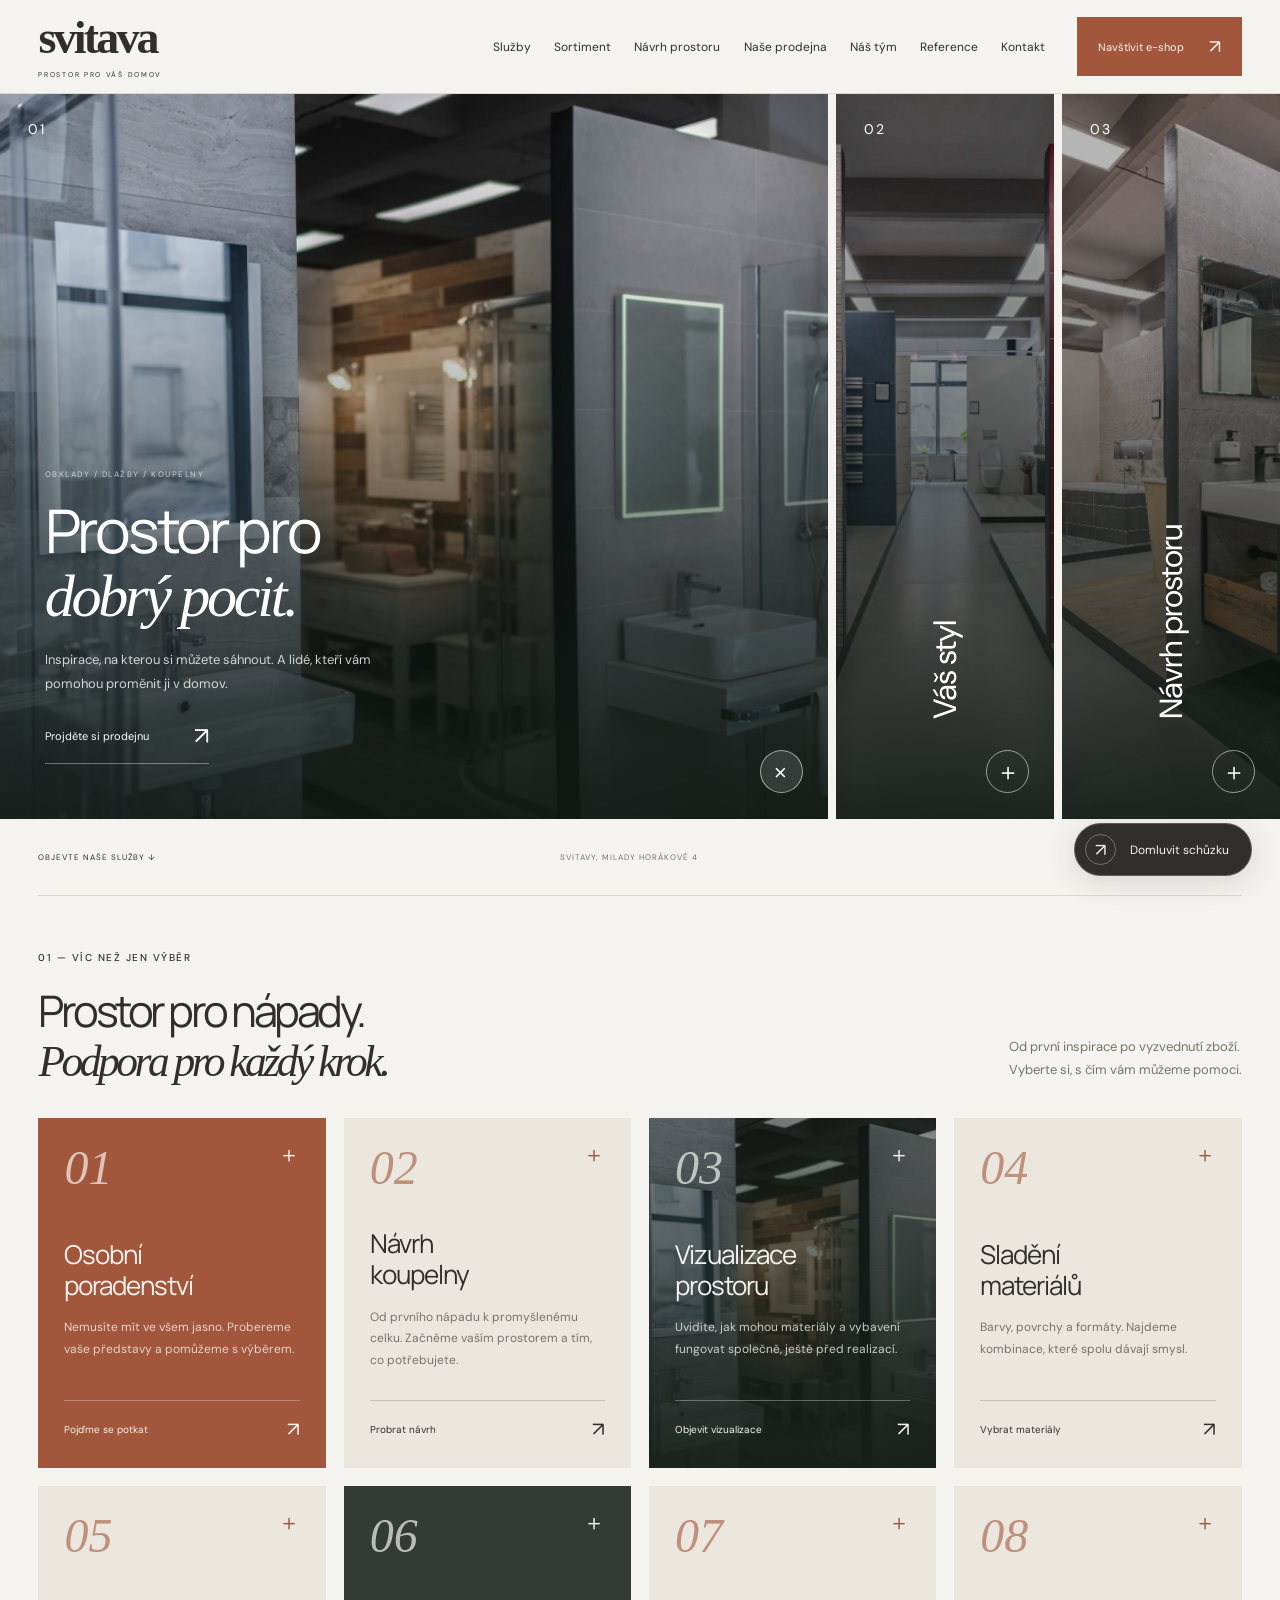
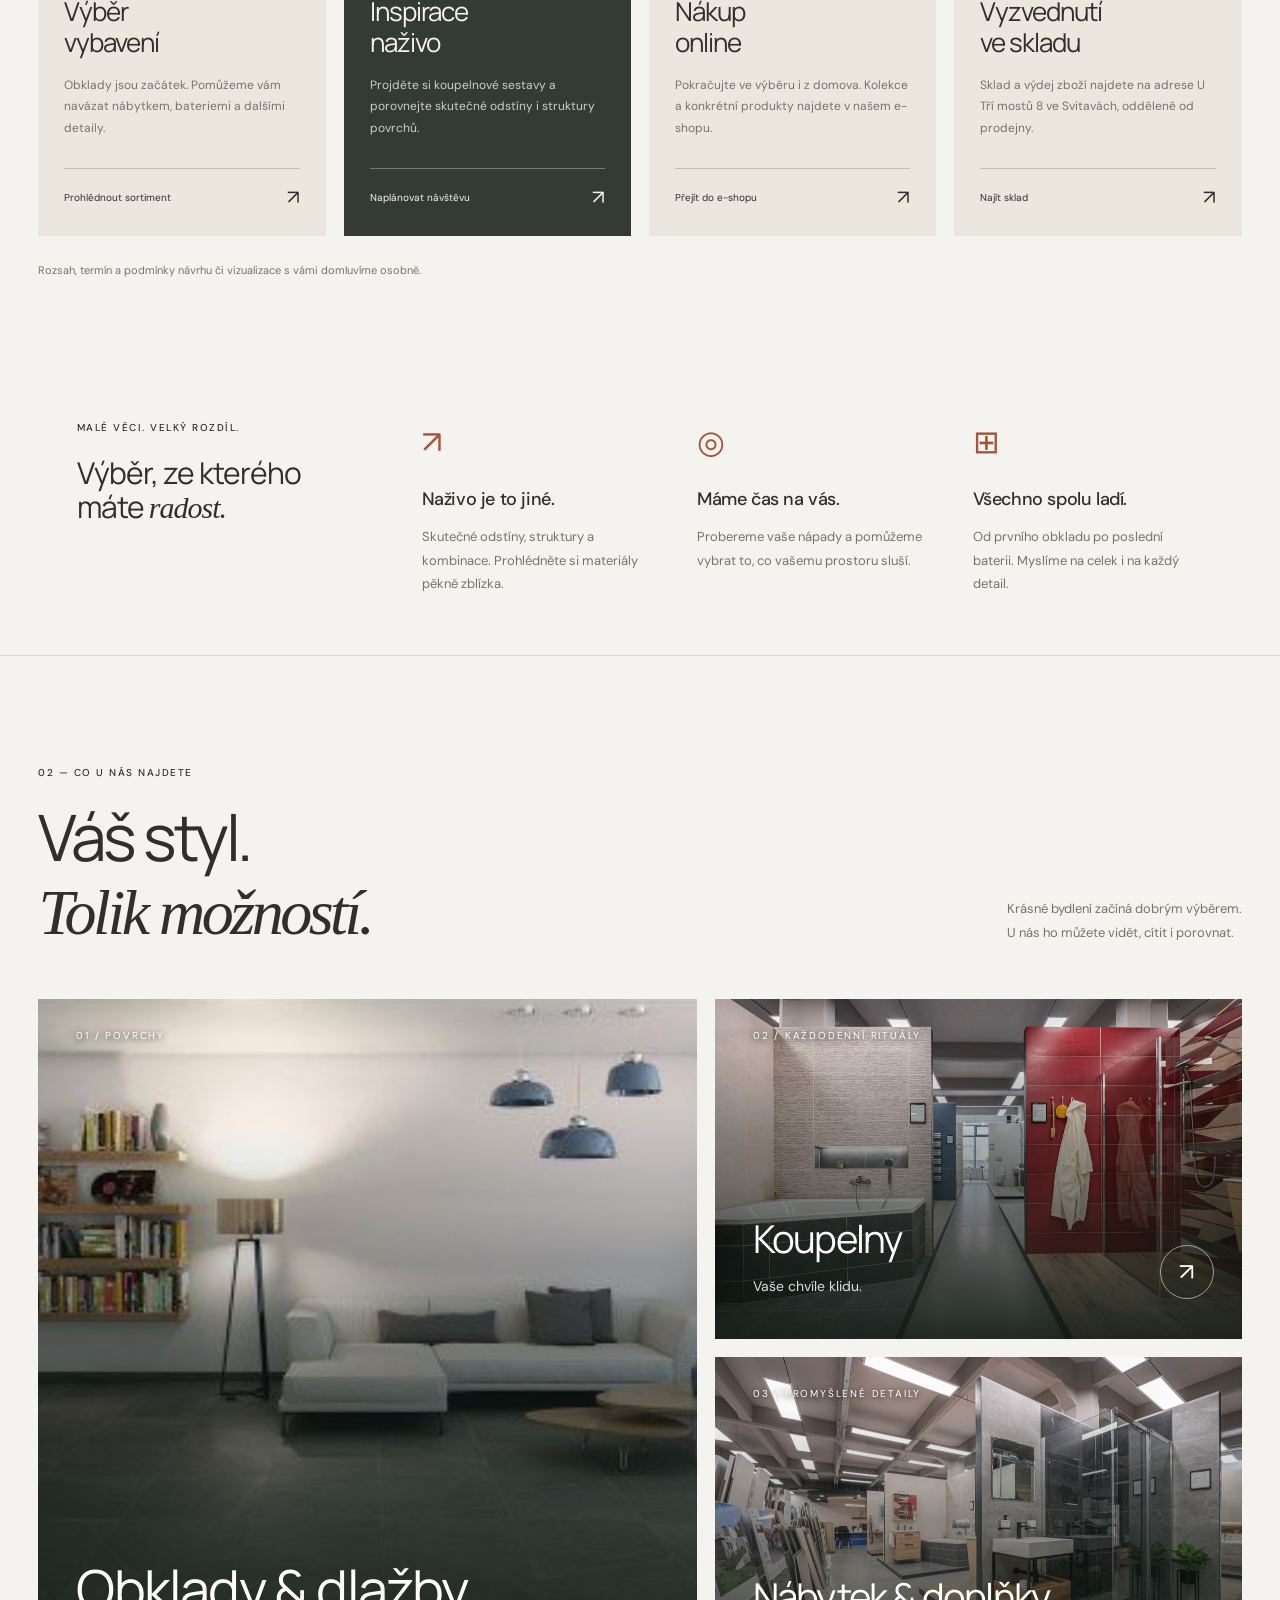
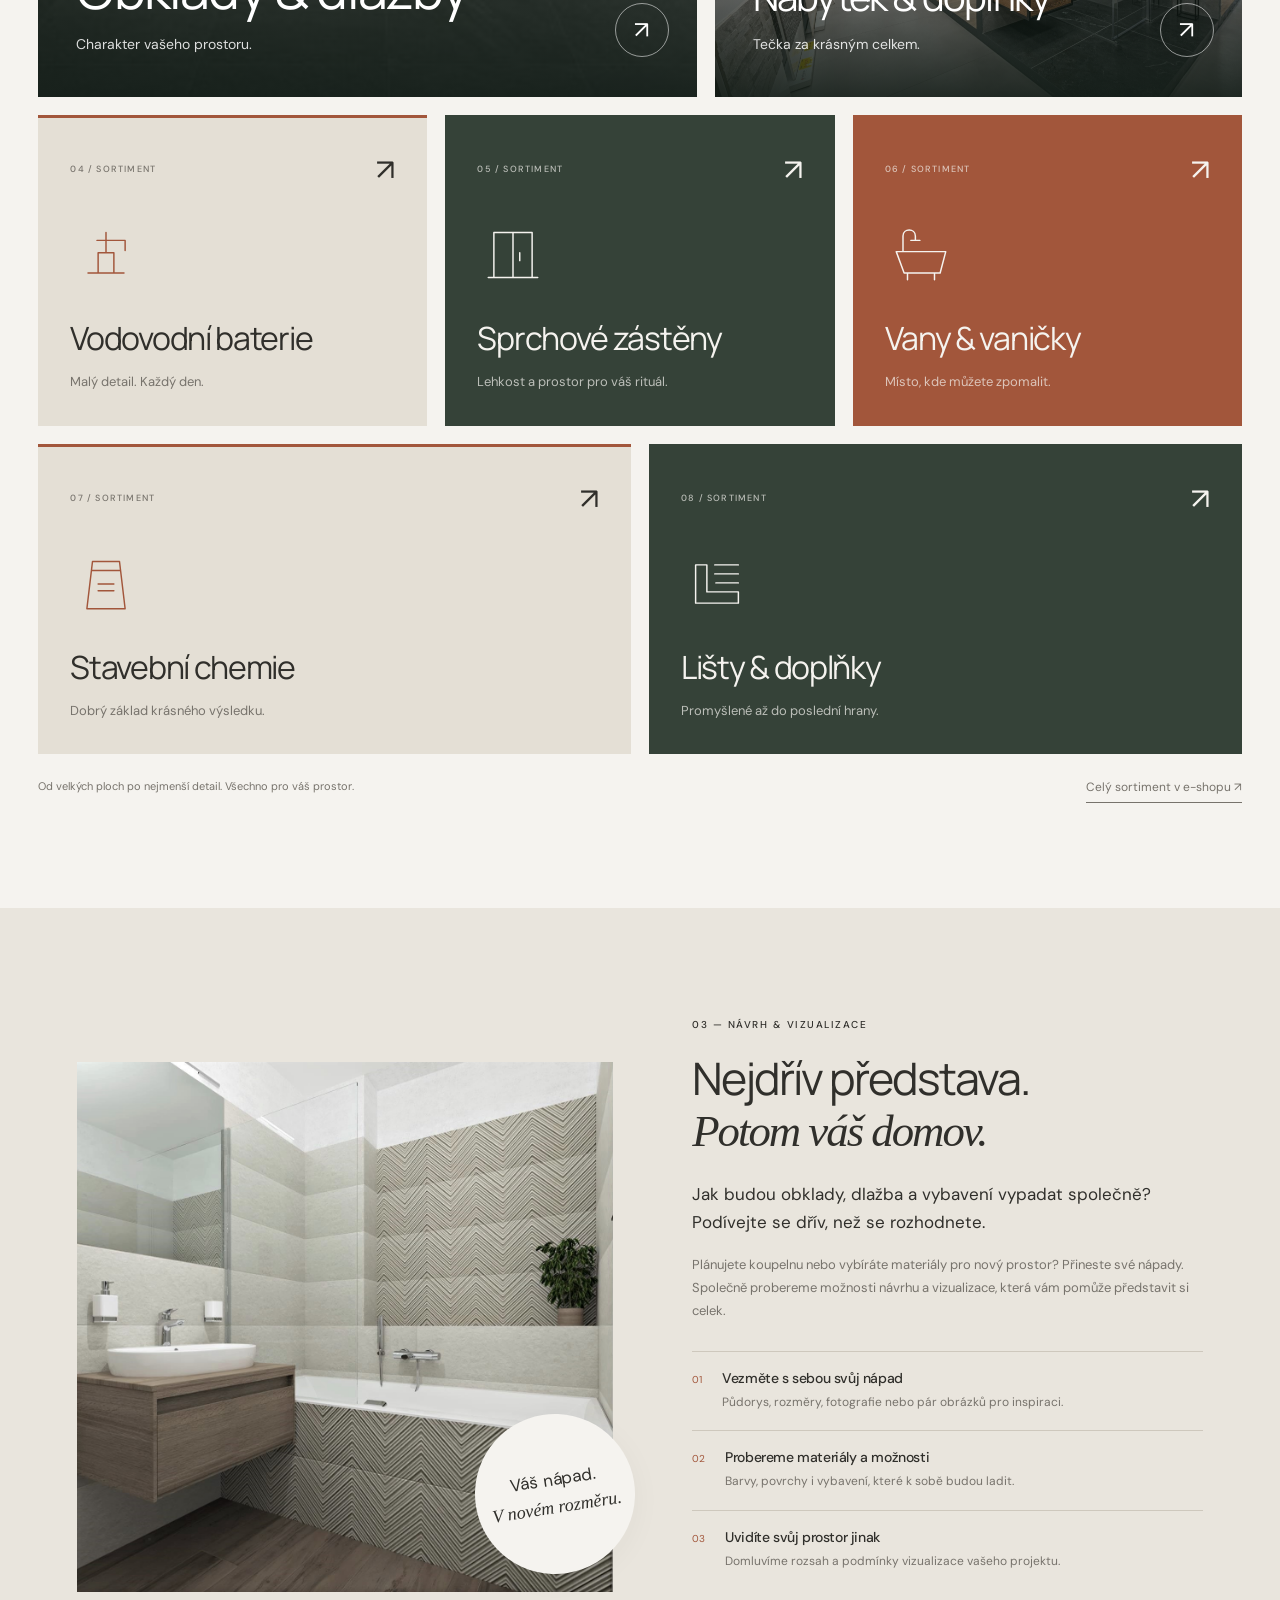
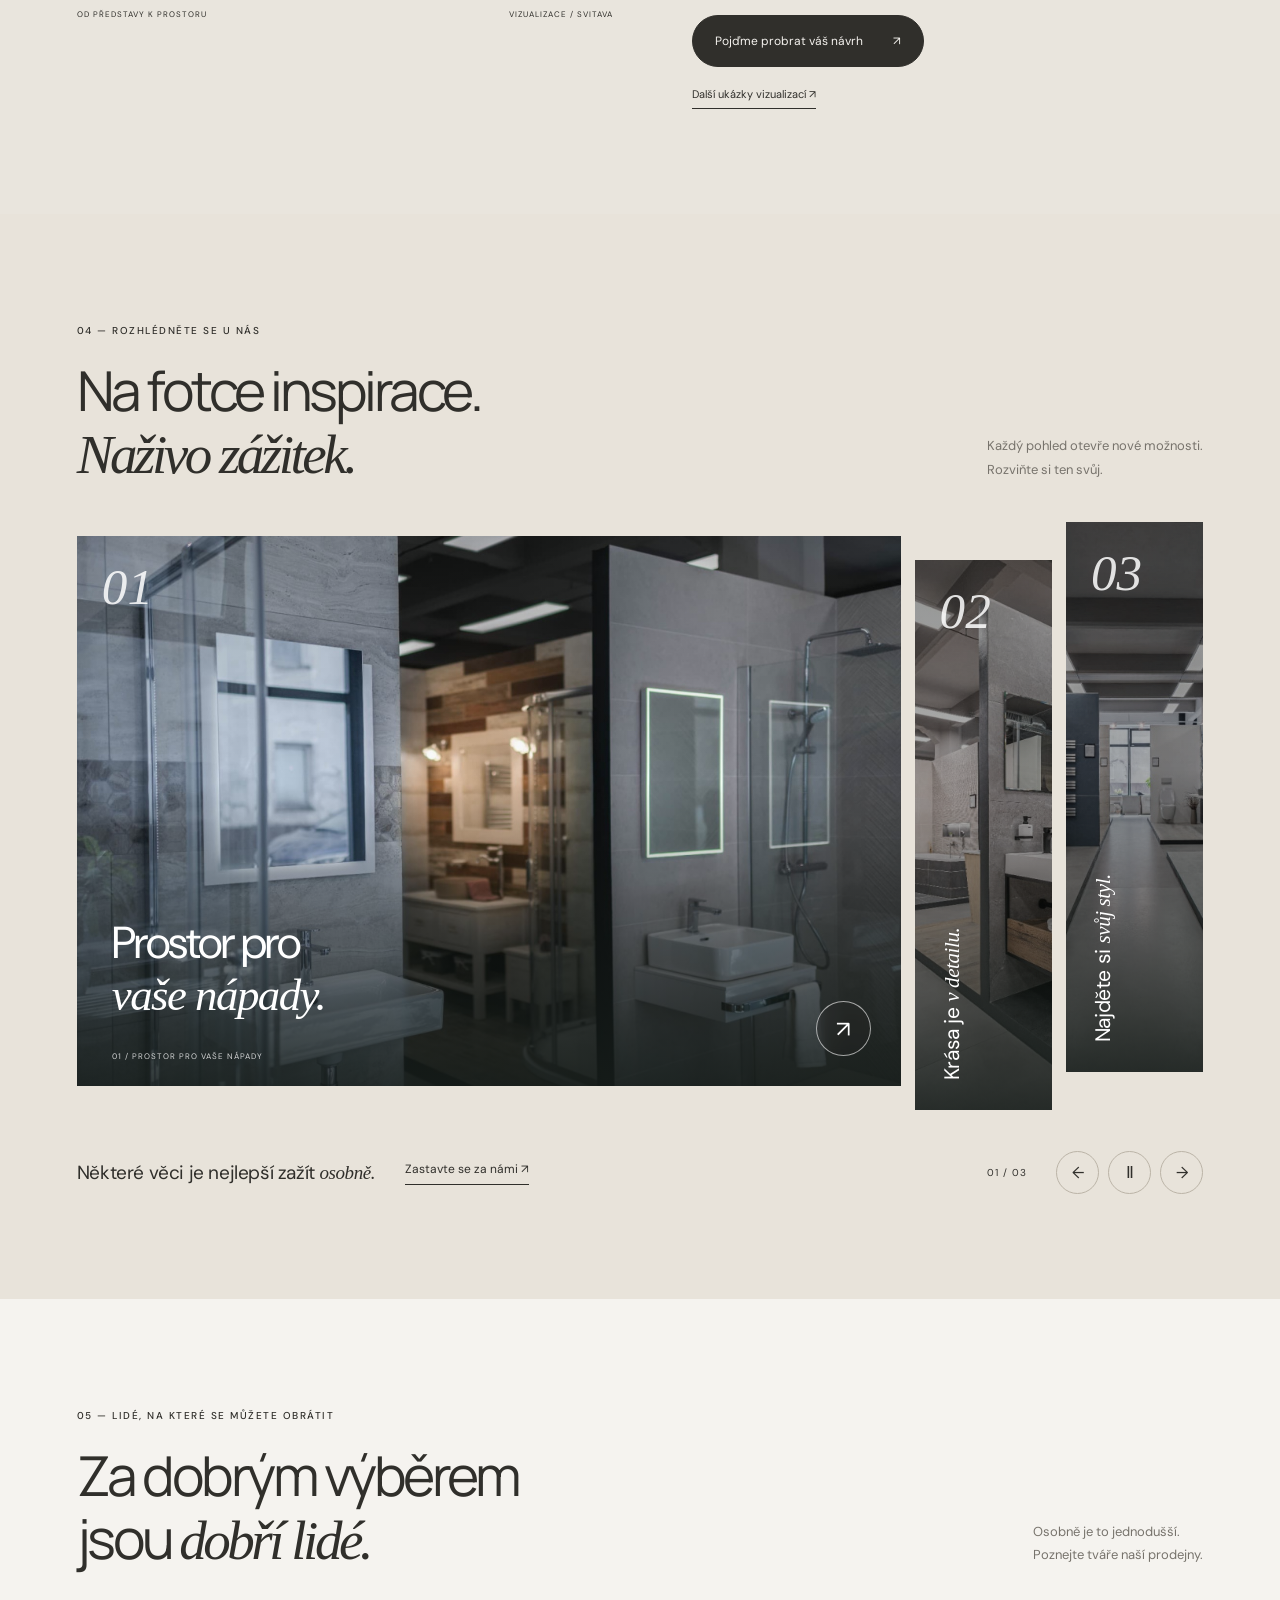
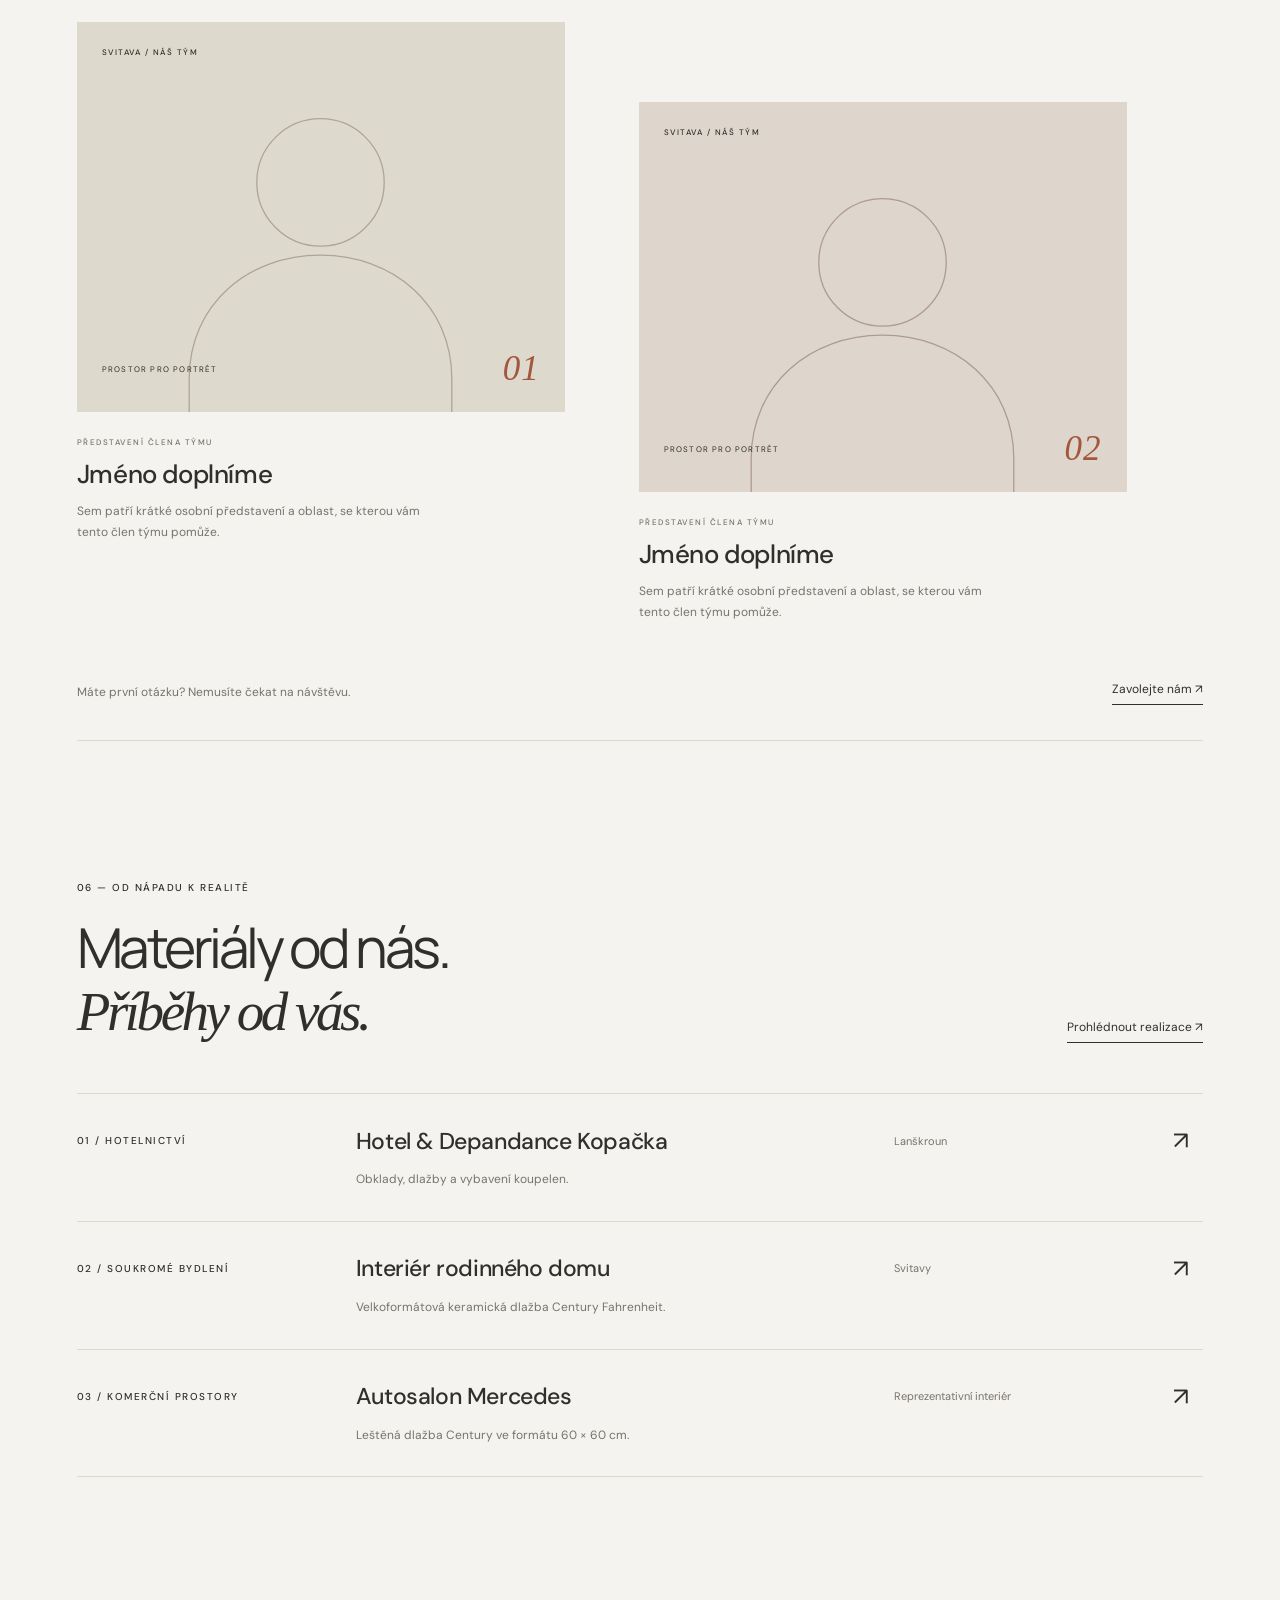
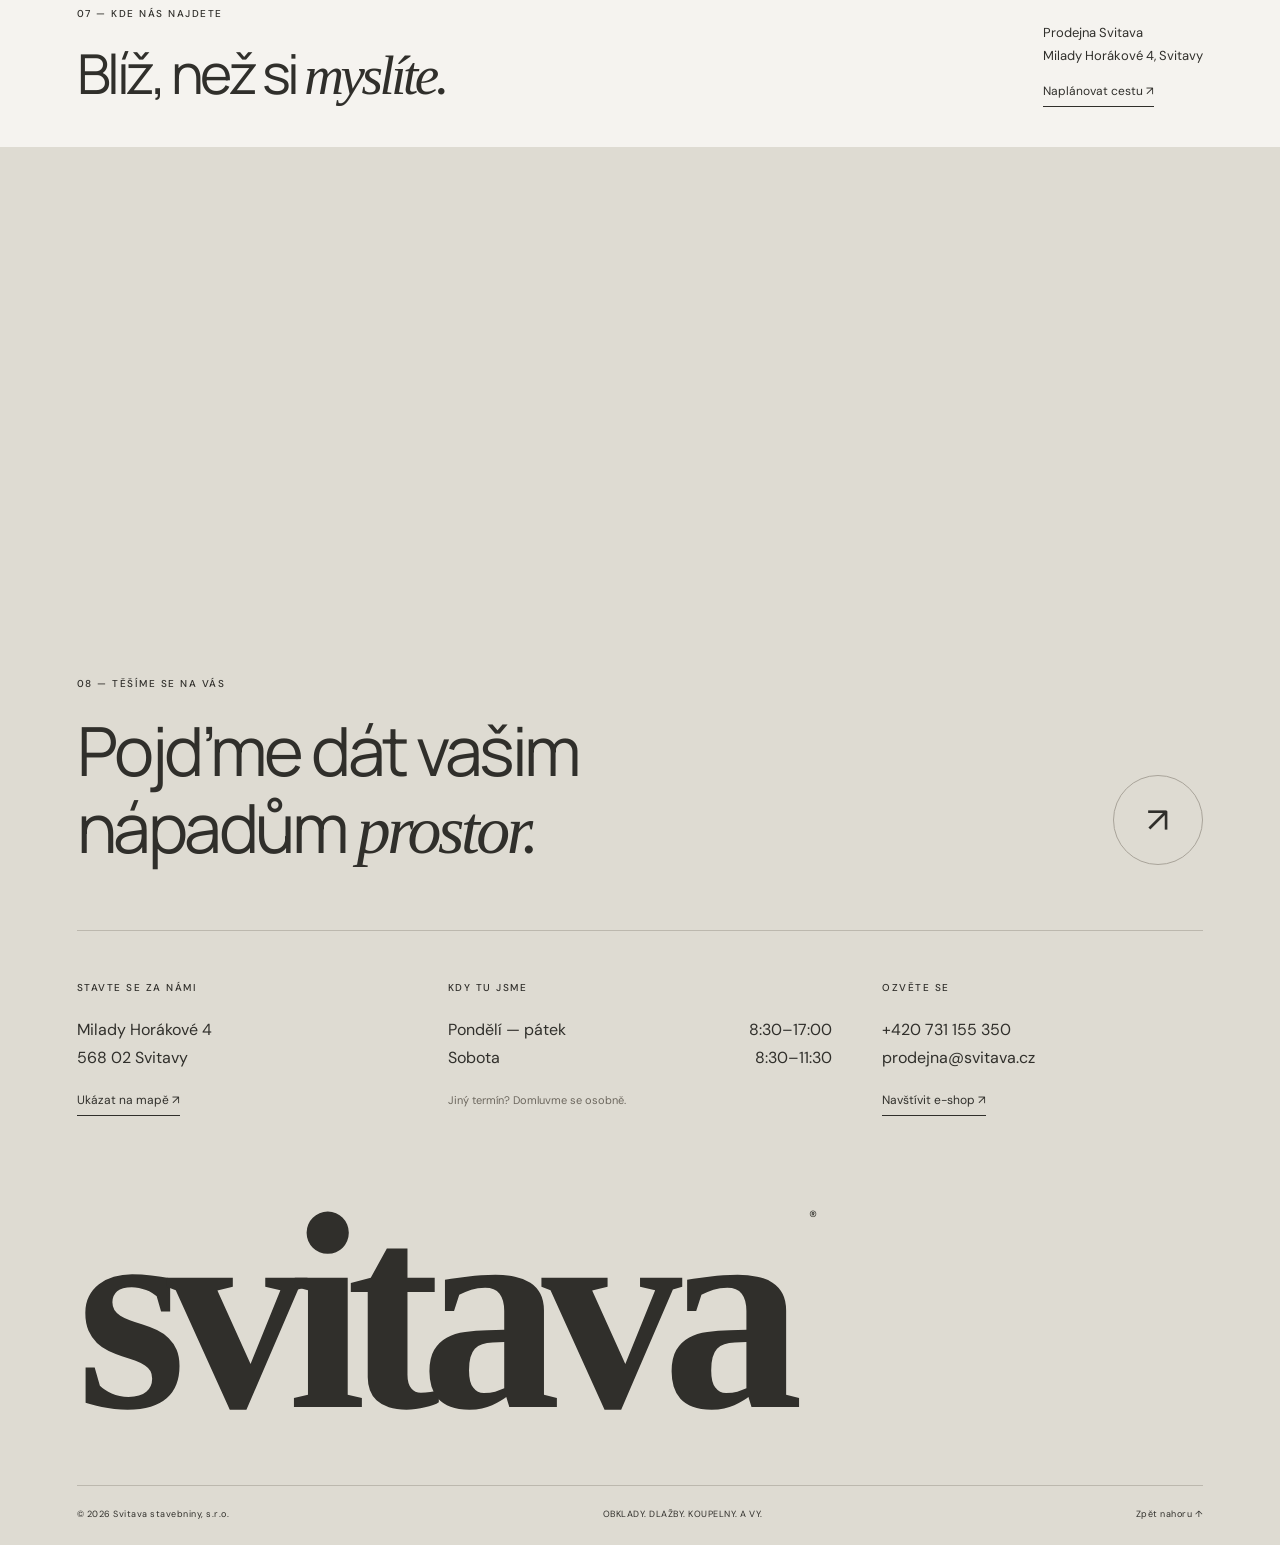
==== commit e79c0597: "Refine header and emphasize product categories" ====
--- a/svitava/index.html
+++ b/svitava/index.html
@@ -1,7 +1,7 @@
 <!doctype html>
-<html lang="cs"><head><meta charset="utf-8"><meta name="viewport" content="width=device-width,initial-scale=1"><meta name="theme-color" content="#f5f3ef"><meta name="description" content="Obklady, dlažby a koupelny ve Svitavách. Přijďte se inspirovat do prodejny Svitava na Milady Horákové 4."><title>Svitava — prostor pro váš domov</title><link rel="stylesheet" href="style.css?v=cdb2d22f9ca2"><script src="app.js?v=725a318f3568" defer></script></head>
-<body><header><a class="logo" href="#" aria-label="Svitava — úvod">svitava<span>PROSTOR PRO VÁŠ DOMOV</span></a><nav id="navigation" aria-label="Hlavní navigace"><a href="#sortiment">Co u nás najdete</a><a href="#navrh">Návrh prostoru</a><a href="#galerie">Naše prodejna</a><a href="#tym">Náš tým</a><a href="#reference">Reference</a><a href="#kontakt">Kontakt</a></nav><a class="eshop" href="https://www.svitava.cz/">E-shop ↗</a><button class="menu" aria-expanded="false" aria-controls="navigation">Menu <span>☰</span></button></header>
-<main><section class="hero-fold" aria-label="Objevte Svitavu"><div class="fold-intro"><div><span class="eyebrow">SVITAVA / PROSTOR PRO VÁŠ DOMOV</span><h1>Váš domov. <em>Nový pohled.</em></h1></div><p>Otevřete si prostor<br>pro své představy. <span>↙</span></p></div><div class="fold-panels"><article class="fold-panel is-open"><img src="assets/svitava-showroom.jpg" alt="Koupelnové expozice v showroomu Svitava" fetchpriority=high><button class="fold-trigger" aria-expanded="true" aria-controls="fold-content-0" aria-label="Naše prodejna"><span class="fold-number">01</span><span class="fold-label">Naše prodejna</span><span class="fold-plus" aria-hidden="true">＋</span></button><div class="fold-content" id="fold-content-0" ><span class="eyebrow">OBKLADY / DLAŽBY / KOUPELNY</span><h2>Prostor pro<br><em>dobrý pocit.</em></h2><p>Inspirace, na kterou si můžete sáhnout. A lidé, kteří vám pomohou proměnit ji v domov.</p><a class="fold-link" href="#galerie">Projděte si prodejnu<span>↗</span></a></div></article><article class="fold-panel"><img src="assets/svitava-bathroom.jpg" alt="Inspirace koupelnami a obklady v prodejně Svitava" loading=lazy><button class="fold-trigger" aria-expanded="false" aria-controls="fold-content-1" aria-label="Váš styl"><span class="fold-number">02</span><span class="fold-label">Váš styl</span><span class="fold-plus" aria-hidden="true">＋</span></button><div class="fold-content" id="fold-content-1" inert><span class="eyebrow">OBKLADY / DLAŽBY / KOUPELNY</span><h2>Každý den.<br><em>Po vašem.</em></h2><p>Materiály, barvy a vybavení, které spolu ladí. Najděte si to, co je vám blízké.</p><a class="fold-link" href="#sortiment">Objevte náš sortiment<span>↗</span></a></div></article><article class="fold-panel"><img src="assets/svitava-detail.jpg" alt="Detaily koupelnového vybavení Svitava" loading=lazy><button class="fold-trigger" aria-expanded="false" aria-controls="fold-content-2" aria-label="Návrh prostoru"><span class="fold-number">03</span><span class="fold-label">Návrh prostoru</span><span class="fold-plus" aria-hidden="true">＋</span></button><div class="fold-content" id="fold-content-2" inert><span class="eyebrow">OBKLADY / DLAŽBY / KOUPELNY</span><h2>Od nápadu<br><em>k vašemu domovu.</em></h2><p>Máte představu? Společně jí dáme tvar. Probereme návrh i vizualizaci vašeho prostoru.</p><a class="fold-link" href="#navrh">Začněme vaším nápadem<span>↗</span></a></div></article></div><div class="fold-footer"><a href="#sluzby">OBJEVTE NAŠE SLUŽBY ↓</a><span>SVITAVY, MILADY HORÁKOVÉ 4</span><div class="fold-navigation"><span id="fold-count" aria-live="polite">01 / 03</span><button id="fold-prev" aria-label="Předchozí pohled">←</button><button id="fold-next" aria-label="Další pohled">→</button></div></div></section>
+<html lang="cs"><head><meta charset="utf-8"><meta name="viewport" content="width=device-width,initial-scale=1"><meta name="theme-color" content="#f5f3ef"><meta name="description" content="Obklady, dlažby a koupelny ve Svitavách. Přijďte se inspirovat do prodejny Svitava na Milady Horákové 4."><title>Svitava — prostor pro váš domov</title><link rel="stylesheet" href="style.css?v=9108e11958e7"><script src="app.js?v=725a318f3568" defer></script></head>
+<body><header><a class="logo" href="#" aria-label="Svitava — úvod">svitava<span>PROSTOR PRO VÁŠ DOMOV</span></a><nav id="navigation" aria-label="Hlavní navigace"><a href="#sluzby">Služby</a><a href="#sortiment">Sortiment</a><a href="#navrh">Návrh prostoru</a><a href="#galerie">Naše prodejna</a><a href="#tym">Náš tým</a><a href="#reference">Reference</a><a href="#kontakt">Kontakt</a></nav><a class="eshop" href="https://www.svitava.cz/">Navštívit e-shop <span>↗</span></a><button class="menu" aria-expanded="false" aria-controls="navigation">Menu <span>☰</span></button></header>
+<main><section class="hero-fold" aria-label="Objevte Svitavu"><div class="fold-panels"><article class="fold-panel is-open"><img src="assets/svitava-showroom.jpg" alt="Koupelnové expozice v showroomu Svitava" fetchpriority=high><button class="fold-trigger" aria-expanded="true" aria-controls="fold-content-0" aria-label="Naše prodejna"><span class="fold-number">01</span><span class="fold-label">Naše prodejna</span><span class="fold-plus" aria-hidden="true">＋</span></button><div class="fold-content" id="fold-content-0" ><span class="eyebrow">OBKLADY / DLAŽBY / KOUPELNY</span><h1>Prostor pro<br><em>dobrý pocit.</em></h1><p>Inspirace, na kterou si můžete sáhnout. A lidé, kteří vám pomohou proměnit ji v domov.</p><a class="fold-link" href="#galerie">Projděte si prodejnu<span>↗</span></a></div></article><article class="fold-panel"><img src="assets/svitava-bathroom.jpg" alt="Inspirace koupelnami a obklady v prodejně Svitava" loading=lazy><button class="fold-trigger" aria-expanded="false" aria-controls="fold-content-1" aria-label="Váš styl"><span class="fold-number">02</span><span class="fold-label">Váš styl</span><span class="fold-plus" aria-hidden="true">＋</span></button><div class="fold-content" id="fold-content-1" inert><span class="eyebrow">OBKLADY / DLAŽBY / KOUPELNY</span><h2>Každý den.<br><em>Po vašem.</em></h2><p>Materiály, barvy a vybavení, které spolu ladí. Najděte si to, co je vám blízké.</p><a class="fold-link" href="#sortiment">Objevte náš sortiment<span>↗</span></a></div></article><article class="fold-panel"><img src="assets/svitava-detail.jpg" alt="Detaily koupelnového vybavení Svitava" loading=lazy><button class="fold-trigger" aria-expanded="false" aria-controls="fold-content-2" aria-label="Návrh prostoru"><span class="fold-number">03</span><span class="fold-label">Návrh prostoru</span><span class="fold-plus" aria-hidden="true">＋</span></button><div class="fold-content" id="fold-content-2" inert><span class="eyebrow">OBKLADY / DLAŽBY / KOUPELNY</span><h2>Od nápadu<br><em>k vašemu domovu.</em></h2><p>Máte představu? Společně jí dáme tvar. Probereme návrh i vizualizaci vašeho prostoru.</p><a class="fold-link" href="#navrh">Začněme vaším nápadem<span>↗</span></a></div></article></div><div class="fold-footer"><a href="#sluzby">OBJEVTE NAŠE SLUŽBY ↓</a><span>SVITAVY, MILADY HORÁKOVÉ 4</span><div class="fold-navigation"><span id="fold-count" aria-live="polite">01 / 03</span><button id="fold-prev" aria-label="Předchozí pohled">←</button><button id="fold-next" aria-label="Další pohled">→</button></div></div></section>
 <section id="sluzby" class="services-section section wrap"><div class="section-head reveal"><div><span class="eyebrow">01 — VÍC NEŽ JEN VÝBĚR</span><h2>Prostor pro nápady.<br><em>Podpora pro každý krok.</em></h2></div><p>Od první inspirace po vyzvednutí zboží.<br>Vyberte si, s čím vám můžeme pomoci.</p></div><div class="services-grid"><a class="service-tile reveal service-accent" href="#kontakt"><div class="service-tile-top"><span class="service-number" aria-hidden="true">01</span><span class="service-plus" aria-hidden="true">＋</span></div><div class="service-tile-content"><h3>Osobní<br>poradenství</h3><p>Nemusíte mít ve všem jasno. Probereme vaše představy a pomůžeme s výběrem.</p></div><span class="service-tile-link">Pojďme se potkat<span aria-hidden="true">↗</span></span></a><a class="service-tile reveal " href="#navrh"><div class="service-tile-top"><span class="service-number" aria-hidden="true">02</span><span class="service-plus" aria-hidden="true">＋</span></div><div class="service-tile-content"><h3>Návrh<br>koupelny</h3><p>Od prvního nápadu k promyšlenému celku. Začněme vaším prostorem a tím, co potřebujete.</p></div><span class="service-tile-link">Probrat návrh<span aria-hidden="true">↗</span></span></a><a class="service-tile reveal service-photo" href="#navrh"><div class="service-tile-top"><span class="service-number" aria-hidden="true">03</span><span class="service-plus" aria-hidden="true">＋</span></div><div class="service-tile-content"><h3>Vizualizace<br>prostoru</h3><p>Uvidíte, jak mohou materiály a vybavení fungovat společně, ještě před realizací.</p></div><span class="service-tile-link">Objevit vizualizace<span aria-hidden="true">↗</span></span></a><a class="service-tile reveal " href="mailto:prodejna@svitava.cz?subject=V%C3%BDb%C4%9Br%20materi%C3%A1l%C5%AF"><div class="service-tile-top"><span class="service-number" aria-hidden="true">04</span><span class="service-plus" aria-hidden="true">＋</span></div><div class="service-tile-content"><h3>Sladění<br>materiálů</h3><p>Barvy, povrchy a formáty. Najdeme kombinace, které spolu dávají smysl.</p></div><span class="service-tile-link">Vybrat materiály<span aria-hidden="true">↗</span></span></a><a class="service-tile reveal " href="#sortiment"><div class="service-tile-top"><span class="service-number" aria-hidden="true">05</span><span class="service-plus" aria-hidden="true">＋</span></div><div class="service-tile-content"><h3>Výběr<br>vybavení</h3><p>Obklady jsou začátek. Pomůžeme vám navázat nábytkem, bateriemi a dalšími detaily.</p></div><span class="service-tile-link">Prohlédnout sortiment<span aria-hidden="true">↗</span></span></a><a class="service-tile reveal service-dark" href="#kontakt"><div class="service-tile-top"><span class="service-number" aria-hidden="true">06</span><span class="service-plus" aria-hidden="true">＋</span></div><div class="service-tile-content"><h3>Inspirace<br>naživo</h3><p>Projděte si koupelnové sestavy a porovnejte skutečné odstíny i struktury povrchů.</p></div><span class="service-tile-link">Naplánovat návštěvu<span aria-hidden="true">↗</span></span></a><a class="service-tile reveal " href="https://www.svitava.cz/"><div class="service-tile-top"><span class="service-number" aria-hidden="true">07</span><span class="service-plus" aria-hidden="true">＋</span></div><div class="service-tile-content"><h3>Nákup<br>online</h3><p>Pokračujte ve výběru i z domova. Kolekce a konkrétní produkty najdete v našem e-shopu.</p></div><span class="service-tile-link">Přejít do e-shopu<span aria-hidden="true">↗</span></span></a><a class="service-tile reveal " href="https://www.google.com/maps/search/?api=1&query=Svitava+U+Tri+mostu+8+Svitavy"><div class="service-tile-top"><span class="service-number" aria-hidden="true">08</span><span class="service-plus" aria-hidden="true">＋</span></div><div class="service-tile-content"><h3>Vyzvednutí<br>ve skladu</h3><p>Sklad a výdej zboží najdete na adrese U Tří mostů 8 ve Svitavách, odděleně od prodejny.</p></div><span class="service-tile-link">Najít sklad<span aria-hidden="true">↗</span></span></a></div><p class="services-note">Rozsah, termín a podmínky návrhu či vizualizace s vámi domluvíme osobně.</p></section>
 <section class="benefits wrap" aria-label="Proč navštívit Svitavu"><div class="benefits-intro reveal"><span class="eyebrow">MALÉ VĚCI. VELKÝ ROZDÍL.</span><h2>Výběr, ze kterého<br>máte <em>radost.</em></h2></div><article class="reveal"><span class="benefit-icon">↗</span><h3>Naživo je to jiné.</h3><p>Skutečné odstíny, struktury a kombinace. Prohlédněte si materiály pěkně zblízka.</p></article><article class="reveal"><span class="benefit-icon">◎</span><h3>Máme čas na vás.</h3><p>Probereme vaše nápady a pomůžeme vybrat to, co vašemu prostoru sluší.</p></article><article class="reveal"><span class="benefit-icon">⊞</span><h3>Všechno spolu ladí.</h3><p>Od prvního obkladu po poslední baterii. Myslíme na celek i na každý detail.</p></article></section>
 <section id="sortiment" class="wrap section"><div class="section-head reveal"><div><span class="eyebrow">02 — CO U NÁS NAJDETE</span><h2>Váš styl.<br><em>Tolik možností.</em></h2></div><p>Krásné bydlení začíná dobrým výběrem.<br>U nás ho můžete vidět, cítit i porovnat.</p></div><div class="categories"><a class="category large reveal" href="https://www.svitava.cz/"><img src="assets/svitava-material.jpg" alt="Materiály a keramické povrchy" loading="lazy"><span class="category-number">01 / POVRCHY</span><div><h3>Obklady & dlažby</h3><p>Charakter vašeho prostoru.</p></div><span class="circle">↗</span></a><a class="category reveal" href="https://www.svitava.cz/"><img src="assets/svitava-bathroom.jpg" alt="Vybavení koupelen v prodejně Svitava" loading="lazy"><span class="category-number">02 / KAŽDODENNÍ RITUÁLY</span><div><h3>Koupelny</h3><p>Vaše chvíle klidu.</p></div><span class="circle">↗</span></a><a class="category reveal" href="https://www.svitava.cz/"><img src="assets/svitava-detail.jpg" alt="Koupelnový nábytek a umyvadla" loading="lazy"><span class="category-number">03 / PROMYŠLENÉ DETAILY</span><div><h3>Nábytek & doplňky</h3><p>Tečka za krásným celkem.</p></div><span class="circle">↗</span></a></div><div class="more-categories" aria-label="Další sortiment prodejny"><a class="category-detail reveal" href="https://www.svitava.cz/"><div class="detail-top"><span class="eyebrow">04 / SORTIMENT</span><span class="detail-arrow" aria-hidden="true">↗</span></div><svg width="64" height="64" fill="none" stroke="#a2563b" stroke-width="1.3" viewBox="0 0 64 64" aria-hidden="true"><path d="M16 48h32M25 48V30h14v18M32 30V19h17v9M24 19h16M32 19v-7"/></svg><h3>Vodovodní baterie</h3><p>Malý detail. Každý den.</p></a><a class="category-detail reveal" href="https://www.svitava.cz/"><div class="detail-top"><span class="eyebrow">05 / SORTIMENT</span><span class="detail-arrow" aria-hidden="true">↗</span></div><svg width="64" height="64" fill="none" stroke="#a2563b" stroke-width="1.3" viewBox="0 0 64 64" aria-hidden="true"><path d="M15 52V12h34v40H15ZM32 12v40M38 30v7M10 52h44"/></svg><h3>Sprchové zástěny</h3><p>Lehkost a prostor pro váš rituál.</p></a><a class="category-detail reveal" href="https://www.svitava.cz/"><div class="detail-top"><span class="eyebrow">06 / SORTIMENT</span><span class="detail-arrow" aria-hidden="true">↗</span></div><svg width="64" height="64" fill="none" stroke="#a2563b" stroke-width="1.3" viewBox="0 0 64 64" aria-hidden="true"><path d="M10 29h44l-5 19H17l-7-19ZM20 48v6M44 48v6M16 29V15c0-7 11-7 11 0v4M23 19h8"/></svg><h3>Vany & vaničky</h3><p>Místo, kde můžete zpomalit.</p></a><a class="category-detail reveal" href="https://www.svitava.cz/"><div class="detail-top"><span class="eyebrow">07 / SORTIMENT</span><span class="detail-arrow" aria-hidden="true">↗</span></div><svg width="64" height="64" fill="none" stroke="#a2563b" stroke-width="1.3" viewBox="0 0 64 64" aria-hidden="true"><path d="M20 12h24l5 42H15l5-42ZM20 20h24M25 32h14M25 38h14"/></svg><h3>Stavební chemie</h3><p>Dobrý základ krásného výsledku.</p></a><a class="category-detail reveal" href="https://www.svitava.cz/"><div class="detail-top"><span class="eyebrow">08 / SORTIMENT</span><span class="detail-arrow" aria-hidden="true">↗</span></div><svg width="64" height="64" fill="none" stroke="#a2563b" stroke-width="1.3" viewBox="0 0 64 64" aria-hidden="true"><path d="M13 49V15h10v24h28v10H13ZM30 15h21M30 23h21M31 31h20"/></svg><h3>Lišty & doplňky</h3><p>Promyšlené až do poslední hrany.</p></a></div><div class="assortment-bottom"><span>Od velkých ploch po nejmenší detail. Všechno pro váš prostor.</span><a class="line-link" href="https://www.svitava.cz/">Celý sortiment v e-shopu ↗</a></div></section>
--- a/svitava/style.css
+++ b/svitava/style.css
@@ -73,3 +73,12 @@
 @media(prefers-reduced-motion:reduce){.fold-panel,.fold-panel>img,.fold-content,.is-open .fold-content,.fold-plus{transition:none}}
 
 .fold-content{z-index:2}
+
+/* Klidná kompaktní hlavička, fotografie navazují přímo pod ní. */
+header{height:94px;gap:32px;border-bottom:1px solid var(--line)}header .logo{font-size:46px;letter-spacing:-2.8px}header .logo span{font-size:7px;letter-spacing:1.7px}header nav{gap:clamp(16px,1.8vw,32px);font-size:12px}header nav a{padding:12px 0}header nav a:after{background:var(--accent);height:2px}header .eshop{background:var(--accent);border-color:var(--accent);border-radius:0;padding:16px 20px;display:inline-flex;align-items:center;gap:25px;font-size:11px;color:var(--paper)}header .eshop span{font-size:19px}header .eshop:hover{background:var(--ink);border-color:var(--ink)}
+.hero-fold{padding:0}.fold-panels{gap:8px;height:clamp(540px,calc(100svh - 175px),900px)}.fold-footer{margin-inline:var(--intro-gutter)}.fold-content h1,.fold-content h2{font-family:'Manrope',Arial,sans-serif;font-size:clamp(44px,4.7vw,90px);line-height:1.06;letter-spacing:-.055em;margin:20px 0;color:white}.fold-content h1 em,.fold-content h2 em{font-family:Georgia,serif;font-weight:400;letter-spacing:-.055em}.fold-content{bottom:55px}.fold-number{font-size:14px}.fold-label{font-size:clamp(26px,2.5vw,44px)}
+/* Sortiment jako výrazné velké plochy a kontrastní typografie. */
+#sortiment.wrap{max-width:none;padding-inline:var(--intro-gutter)}#sortiment .section-head h2{font-size:clamp(44px,5vw,82px)}.categories{grid-template-rows:340px 340px;gap:18px}.category:after{background:linear-gradient(0deg,#111b16e6,transparent 85%)}.category>div{bottom:40px;left:38px;right:80px}.category h3{font-family:'Manrope',sans-serif;font-size:clamp(30px,3vw,54px);line-height:1.08;letter-spacing:-1.8px;margin-bottom:14px}.category.large h3{font-size:clamp(40px,4.2vw,76px);max-width:560px}.category p{font-size:14px}.category-number{left:38px;top:30px;font-size:10px;letter-spacing:1.8px}.category .circle{width:54px;height:54px;right:28px;bottom:40px;font-size:24px}.more-categories{gap:18px}.category-detail{min-height:300px;padding:32px;background:#e4dfd5;border-top:3px solid var(--accent)}.category-detail h3{font-family:'Manrope',sans-serif;font-size:clamp(26px,2.5vw,42px);line-height:1.1;letter-spacing:-1.3px;margin-bottom:14px}.category-detail p{font-size:13px}.category-detail svg{width:72px;height:72px;margin:30px 0}.category-detail:nth-child(2),.category-detail:nth-child(5){background:#354238;color:var(--paper);border-color:#354238}.category-detail:nth-child(3){background:var(--accent);color:var(--paper)}.category-detail:nth-child(2) p,.category-detail:nth-child(3) p,.category-detail:nth-child(5) p,.category-detail:nth-child(2) .eyebrow,.category-detail:nth-child(3) .eyebrow,.category-detail:nth-child(5) .eyebrow{color:#f5f3efb3}.category-detail:nth-child(2) svg,.category-detail:nth-child(3) svg,.category-detail:nth-child(5) svg{stroke:#f5f3ef}.category-detail:nth-child(2):hover,.category-detail:nth-child(5):hover{background:#253027}.category-detail:nth-child(3):hover{background:#88462f}.detail-top .eyebrow{font-size:9px}.detail-arrow{font-size:30px}
+@media(min-width:651px) and (max-width:1150px){header{gap:20px}header nav{gap:13px;font-size:10px}header .logo{font-size:38px}header .logo span{font-size:6px}header .eshop{gap:10px;padding:13px;font-size:10px}.categories{grid-template-rows:300px 300px}.category>div{left:26px;bottom:30px;right:70px}.category h3{font-size:32px}.category.large h3{font-size:48px}}
+@media(min-width:651px) and (max-width:850px){header nav{display:none;top:94px;position:absolute;left:0;right:0;background:var(--paper);padding:25px var(--intro-gutter);flex-direction:column;font-size:14px}header nav.open{display:flex}header .eshop{margin-left:auto}.menu{display:block;background:none;border:0;font-size:12px}}
+@media(max-width:650px){header{height:84px;gap:16px}header .logo{font-size:36px}header .logo span{font-size:6px;letter-spacing:1.1px}header .eshop{padding:11px 12px;font-size:9px;gap:8px}header .eshop span{font-size:15px}header nav{top:84px;font-size:14px;gap:12px}.fold-panels{height:690px;gap:6px}.fold-panel{flex-basis:64px}.fold-content{bottom:30px;left:25px;right:45px}.fold-content h1,.fold-content h2{font-size:44px}.fold-number{font-size:10px}.fold-label{font-size:20px}.categories{grid-template-rows:440px 320px 320px;gap:14px}.category>div{left:24px;bottom:28px;right:65px}.category-number{left:24px;top:24px;font-size:8px}.category h3{font-size:32px;letter-spacing:-1px}.category.large h3{font-size:44px}.category p{font-size:12px}.category .circle{width:38px;height:38px;font-size:19px;right:18px;bottom:28px}.more-categories{gap:12px}.category-detail,.category-detail:nth-last-child(-n+2){padding:23px 18px;min-height:275px}.category-detail h3{font-size:26px;letter-spacing:-1px}.category-detail p{font-size:11px}.category-detail svg{width:58px;height:58px;margin:27px 0}.detail-top .eyebrow{font-size:7px}.detail-arrow{font-size:23px}.category-detail:last-child svg{float:none;margin:27px 0}.category-detail:last-child h3{margin-top:0}#sortiment .section-head h2{font-size:44px}}
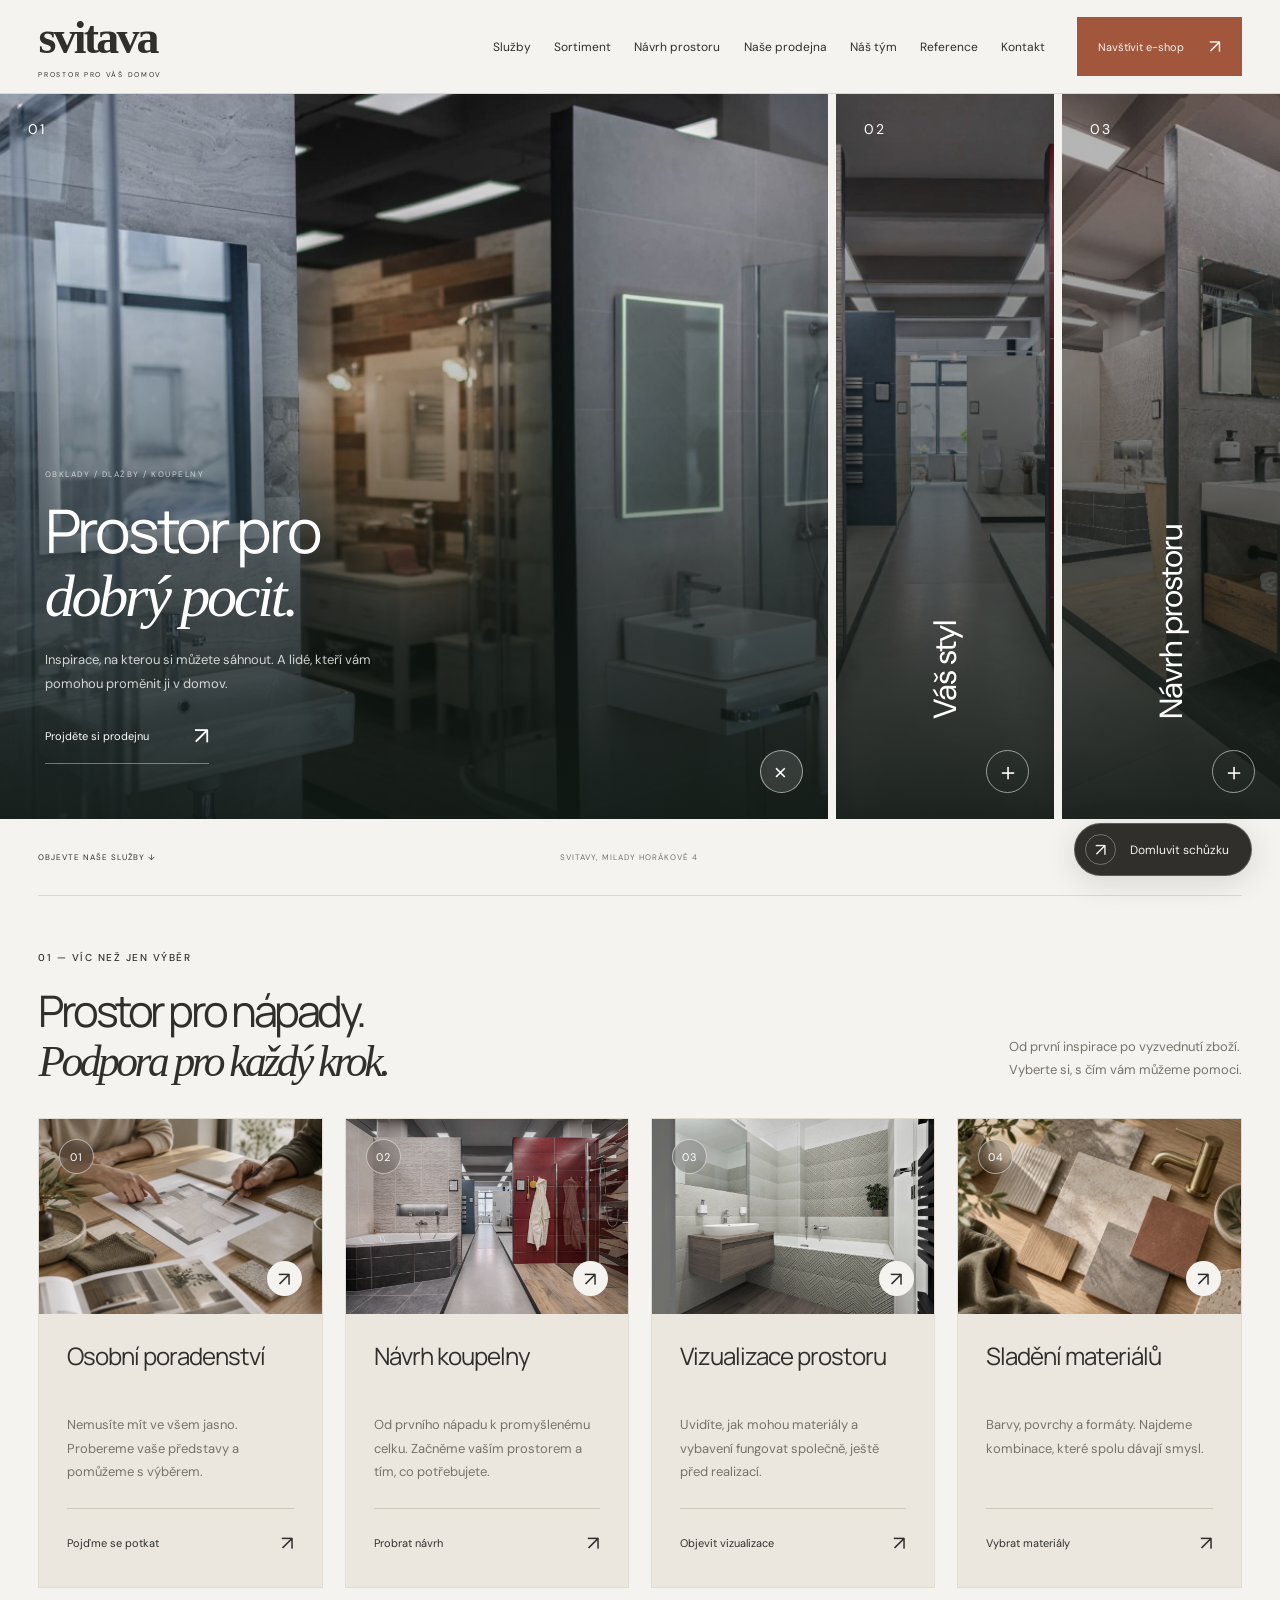
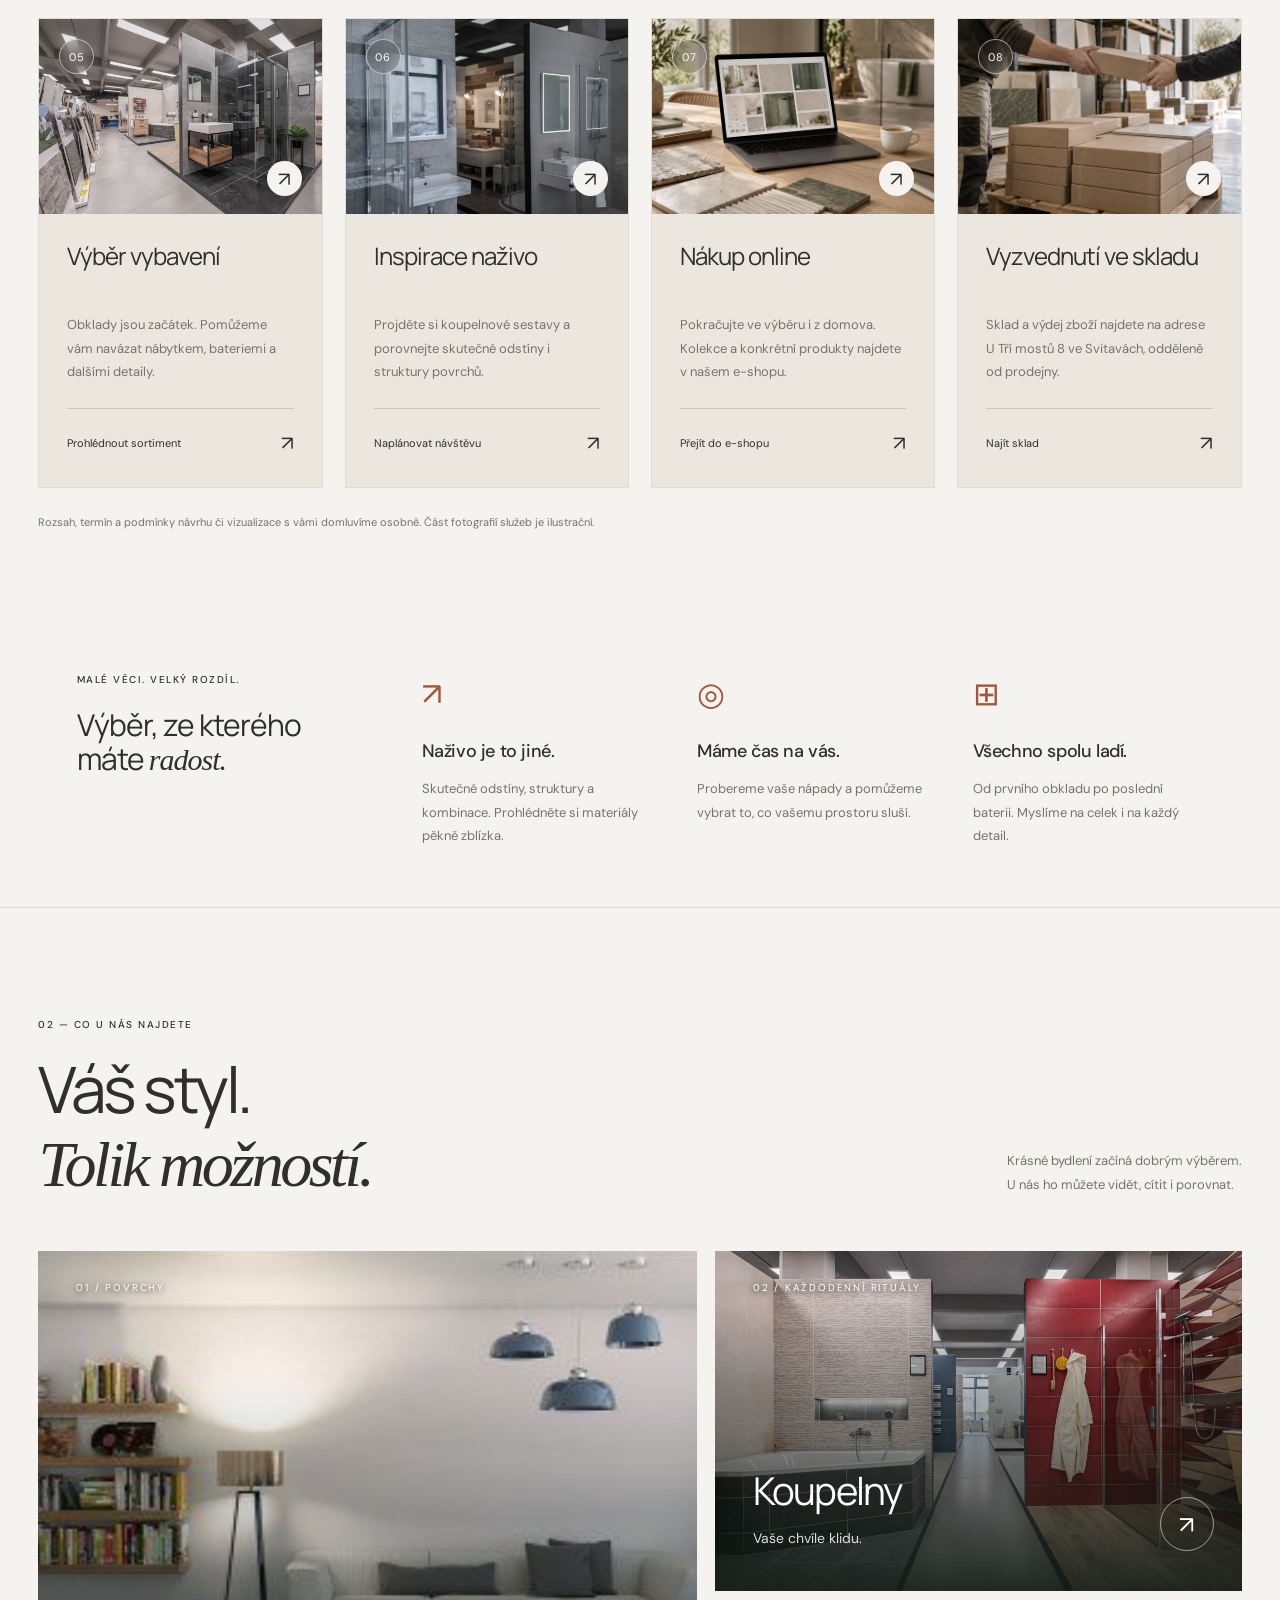
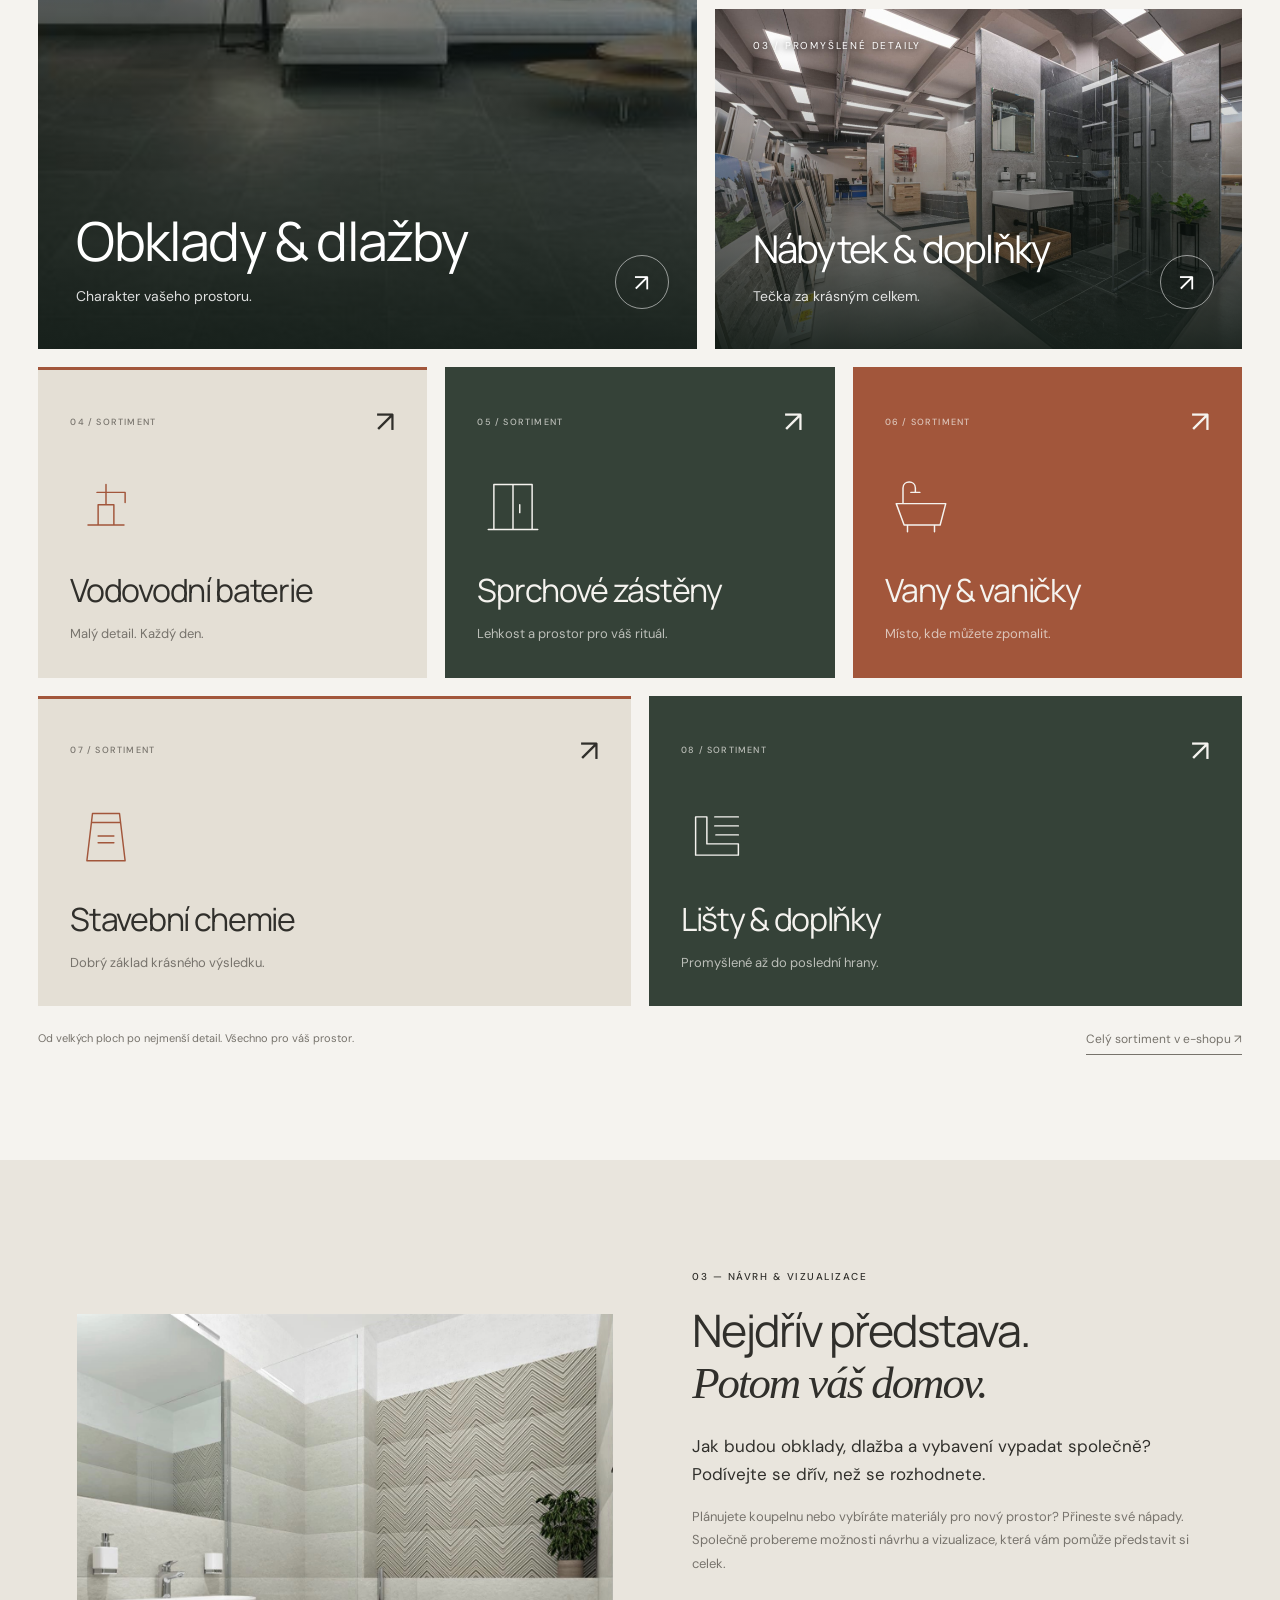
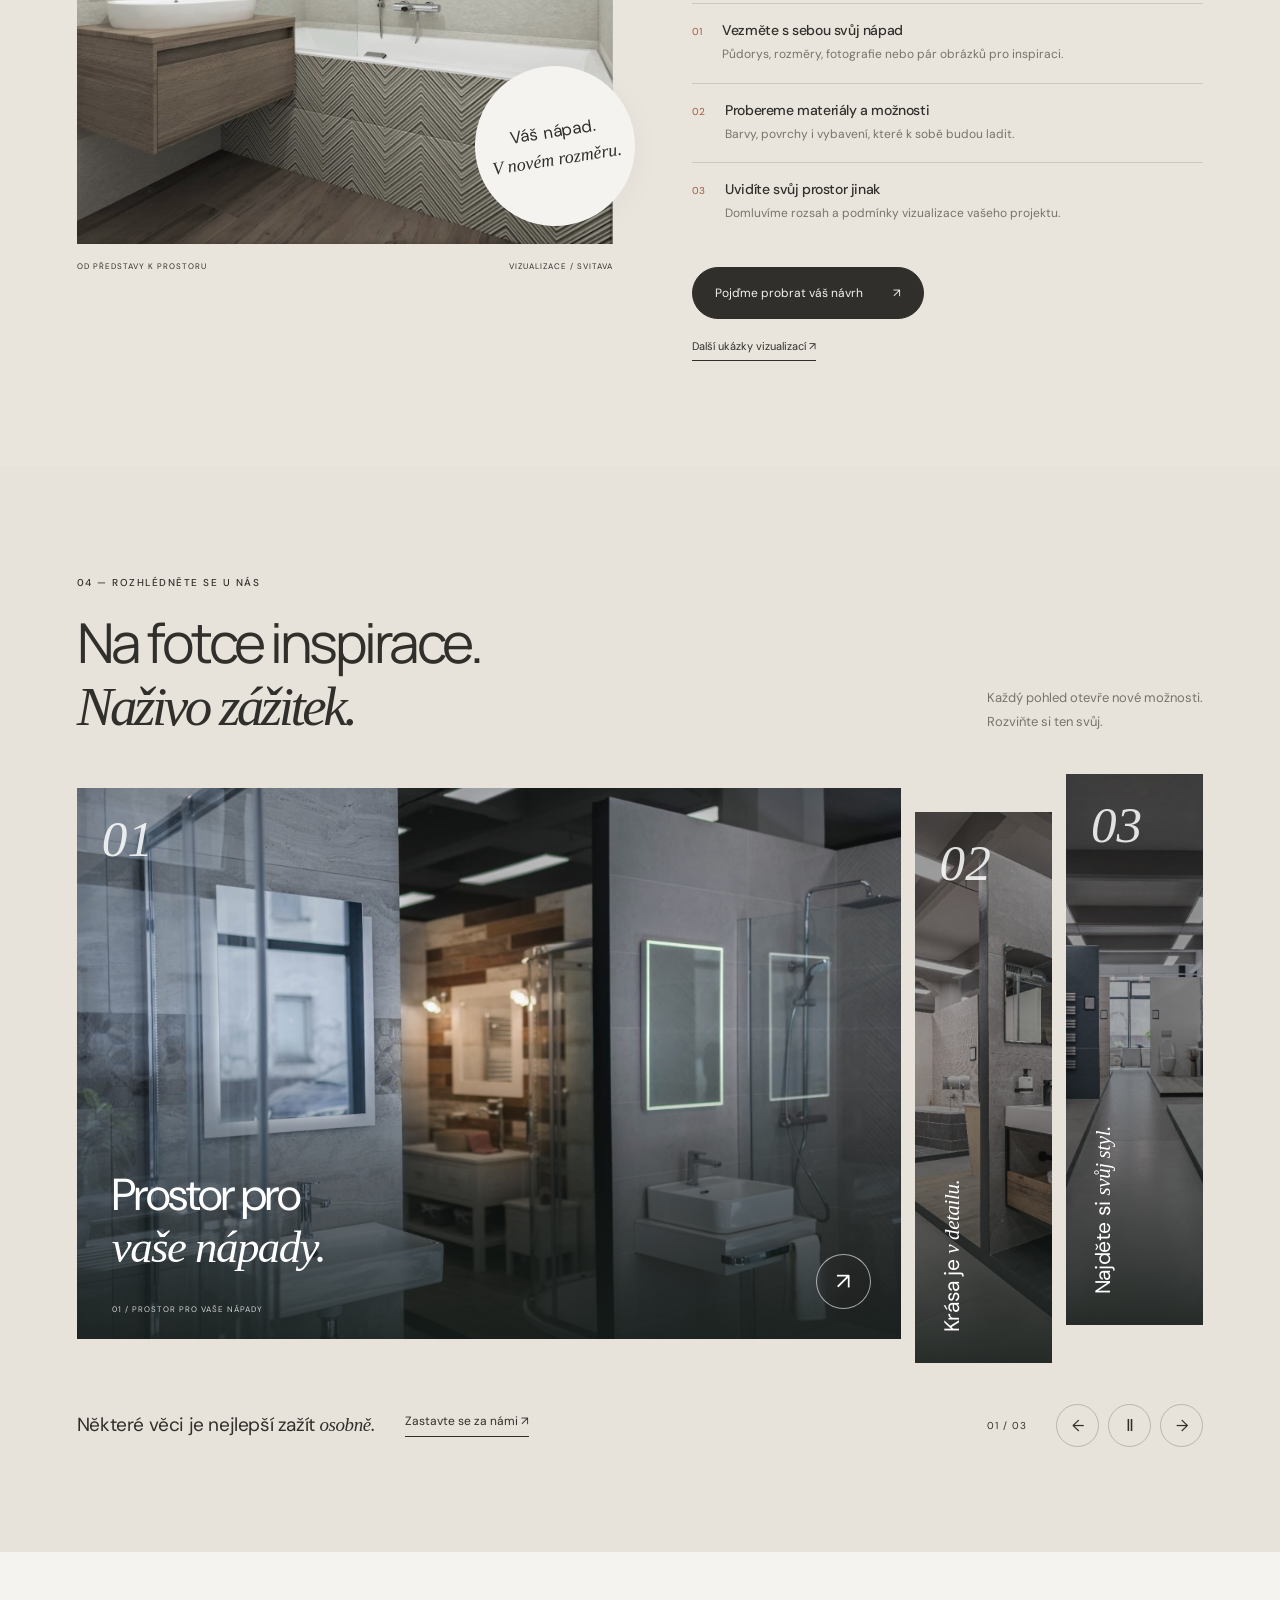
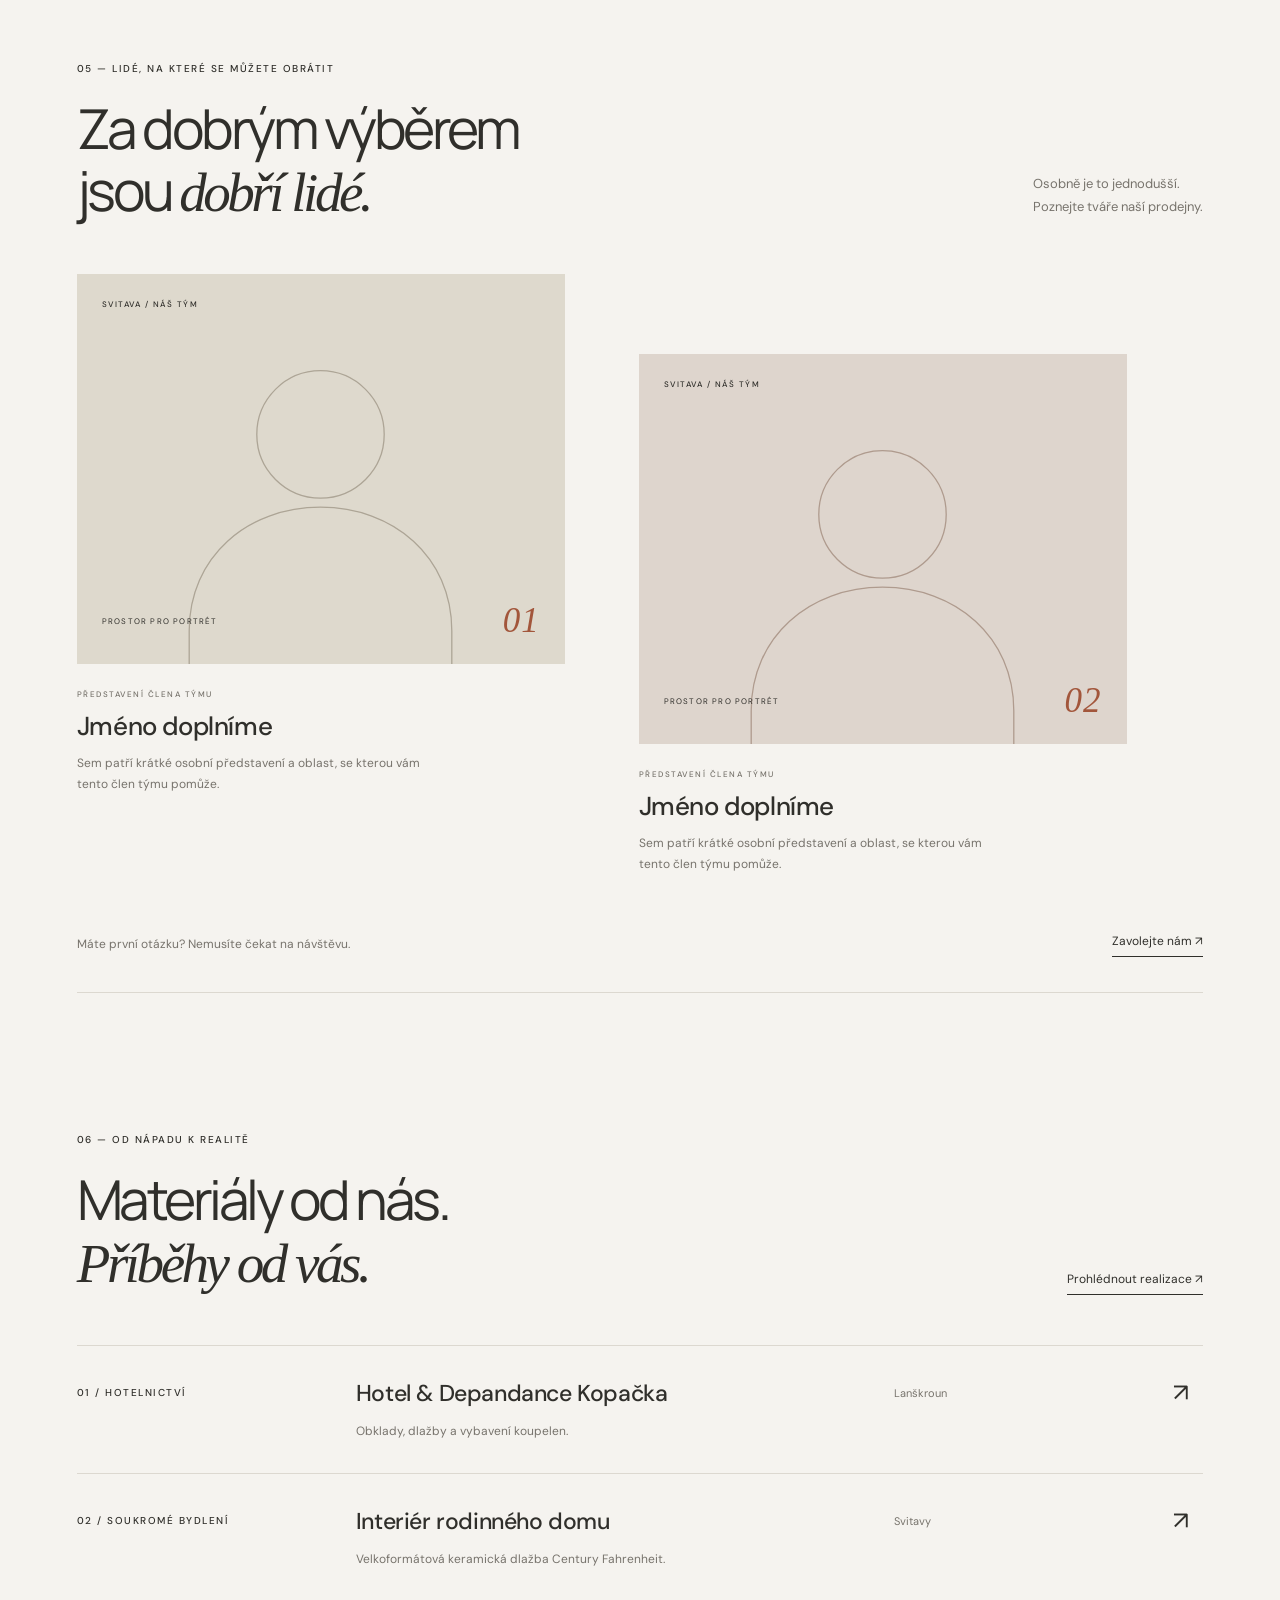
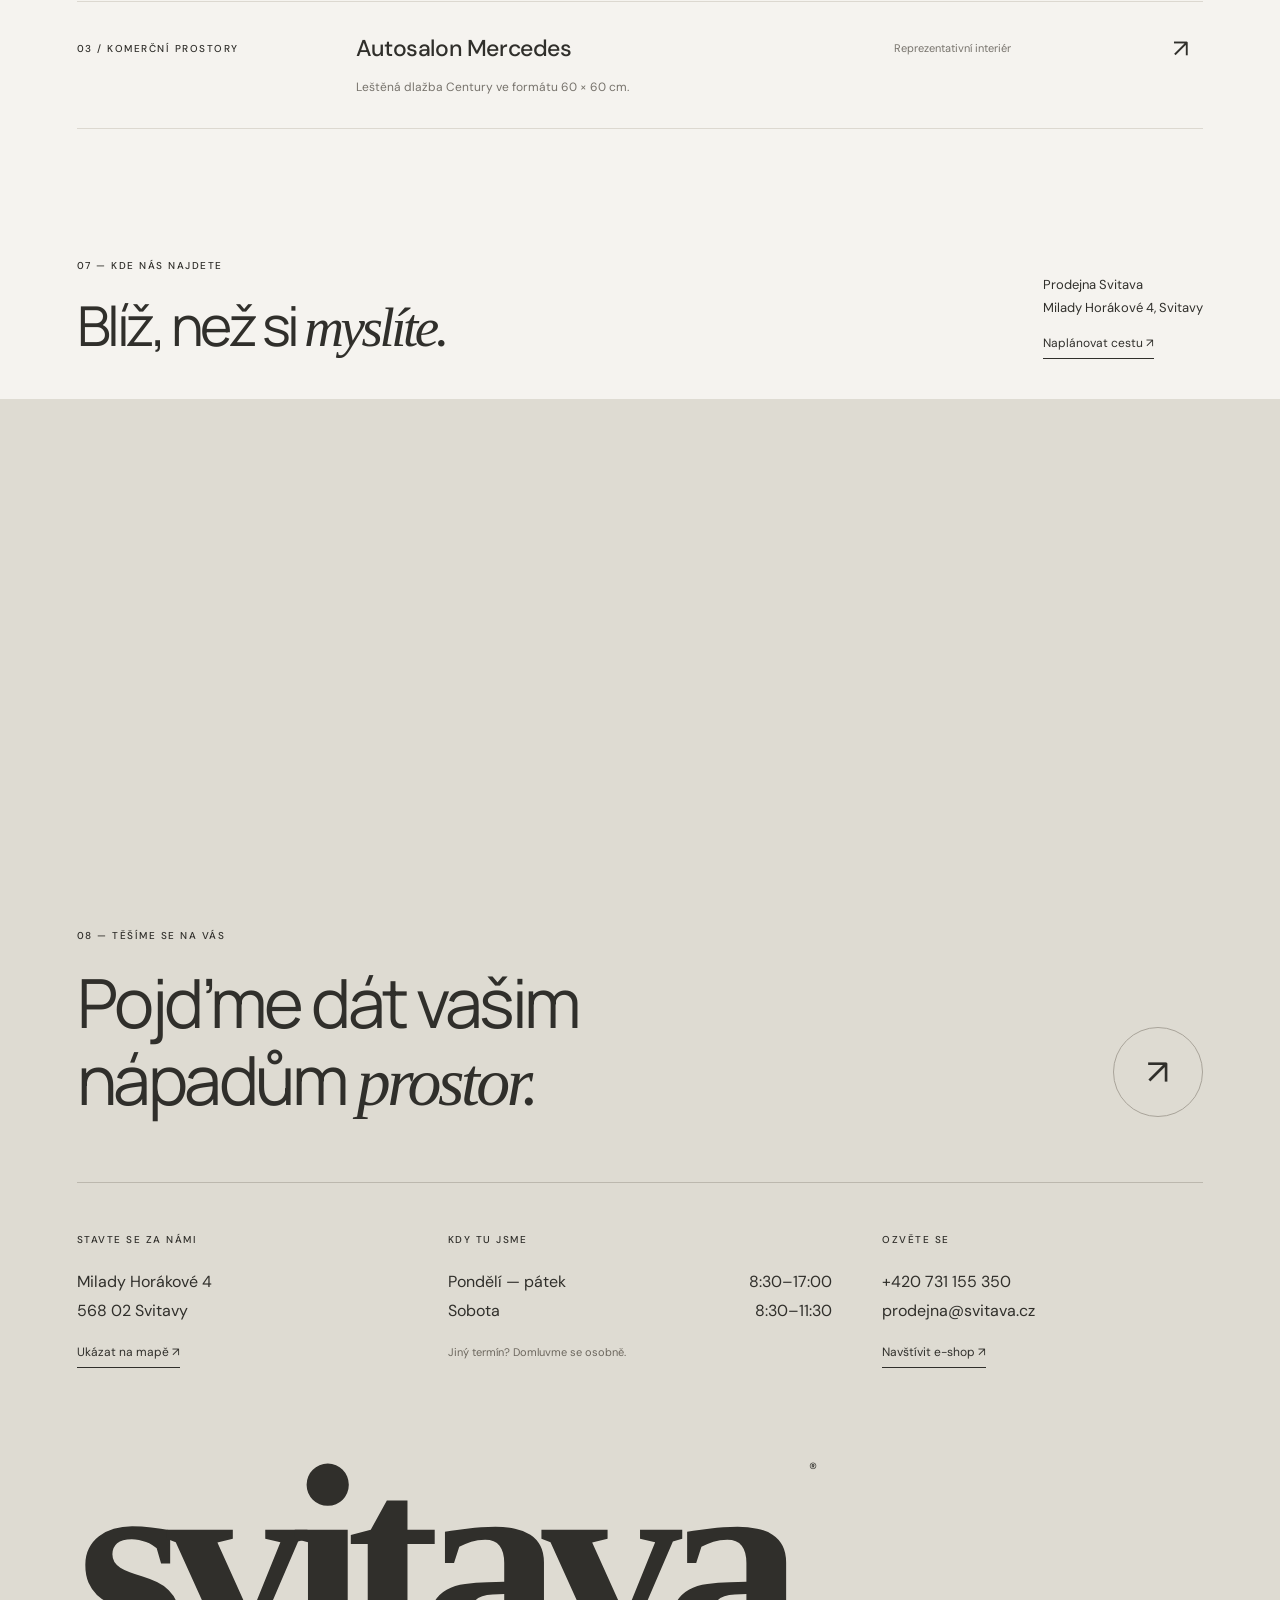
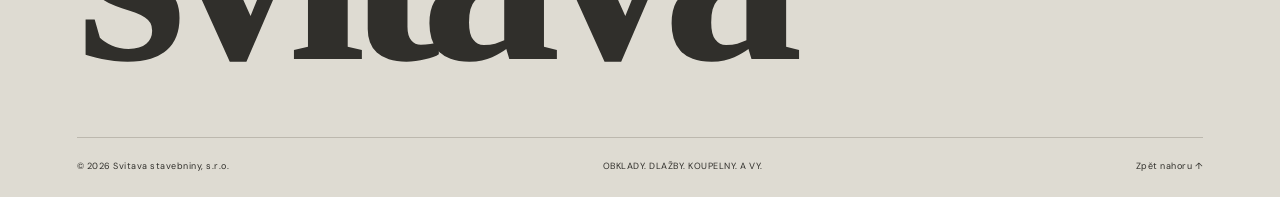
==== commit e3a0a5a5: "Unify services into matching photographic cards" ====
--- a/svitava/index.html
+++ b/svitava/index.html
@@ -1,8 +1,8 @@
 <!doctype html>
-<html lang="cs"><head><meta charset="utf-8"><meta name="viewport" content="width=device-width,initial-scale=1"><meta name="theme-color" content="#f5f3ef"><meta name="description" content="Obklady, dlažby a koupelny ve Svitavách. Přijďte se inspirovat do prodejny Svitava na Milady Horákové 4."><title>Svitava — prostor pro váš domov</title><link rel="stylesheet" href="style.css?v=9108e11958e7"><script src="app.js?v=725a318f3568" defer></script></head>
+<html lang="cs"><head><meta charset="utf-8"><meta name="viewport" content="width=device-width,initial-scale=1"><meta name="theme-color" content="#f5f3ef"><meta name="description" content="Obklady, dlažby a koupelny ve Svitavách. Přijďte se inspirovat do prodejny Svitava na Milady Horákové 4."><title>Svitava — prostor pro váš domov</title><link rel="stylesheet" href="style.css?v=f349c2b1584d"><script src="app.js?v=725a318f3568" defer></script></head>
 <body><header><a class="logo" href="#" aria-label="Svitava — úvod">svitava<span>PROSTOR PRO VÁŠ DOMOV</span></a><nav id="navigation" aria-label="Hlavní navigace"><a href="#sluzby">Služby</a><a href="#sortiment">Sortiment</a><a href="#navrh">Návrh prostoru</a><a href="#galerie">Naše prodejna</a><a href="#tym">Náš tým</a><a href="#reference">Reference</a><a href="#kontakt">Kontakt</a></nav><a class="eshop" href="https://www.svitava.cz/">Navštívit e-shop <span>↗</span></a><button class="menu" aria-expanded="false" aria-controls="navigation">Menu <span>☰</span></button></header>
 <main><section class="hero-fold" aria-label="Objevte Svitavu"><div class="fold-panels"><article class="fold-panel is-open"><img src="assets/svitava-showroom.jpg" alt="Koupelnové expozice v showroomu Svitava" fetchpriority=high><button class="fold-trigger" aria-expanded="true" aria-controls="fold-content-0" aria-label="Naše prodejna"><span class="fold-number">01</span><span class="fold-label">Naše prodejna</span><span class="fold-plus" aria-hidden="true">＋</span></button><div class="fold-content" id="fold-content-0" ><span class="eyebrow">OBKLADY / DLAŽBY / KOUPELNY</span><h1>Prostor pro<br><em>dobrý pocit.</em></h1><p>Inspirace, na kterou si můžete sáhnout. A lidé, kteří vám pomohou proměnit ji v domov.</p><a class="fold-link" href="#galerie">Projděte si prodejnu<span>↗</span></a></div></article><article class="fold-panel"><img src="assets/svitava-bathroom.jpg" alt="Inspirace koupelnami a obklady v prodejně Svitava" loading=lazy><button class="fold-trigger" aria-expanded="false" aria-controls="fold-content-1" aria-label="Váš styl"><span class="fold-number">02</span><span class="fold-label">Váš styl</span><span class="fold-plus" aria-hidden="true">＋</span></button><div class="fold-content" id="fold-content-1" inert><span class="eyebrow">OBKLADY / DLAŽBY / KOUPELNY</span><h2>Každý den.<br><em>Po vašem.</em></h2><p>Materiály, barvy a vybavení, které spolu ladí. Najděte si to, co je vám blízké.</p><a class="fold-link" href="#sortiment">Objevte náš sortiment<span>↗</span></a></div></article><article class="fold-panel"><img src="assets/svitava-detail.jpg" alt="Detaily koupelnového vybavení Svitava" loading=lazy><button class="fold-trigger" aria-expanded="false" aria-controls="fold-content-2" aria-label="Návrh prostoru"><span class="fold-number">03</span><span class="fold-label">Návrh prostoru</span><span class="fold-plus" aria-hidden="true">＋</span></button><div class="fold-content" id="fold-content-2" inert><span class="eyebrow">OBKLADY / DLAŽBY / KOUPELNY</span><h2>Od nápadu<br><em>k vašemu domovu.</em></h2><p>Máte představu? Společně jí dáme tvar. Probereme návrh i vizualizaci vašeho prostoru.</p><a class="fold-link" href="#navrh">Začněme vaším nápadem<span>↗</span></a></div></article></div><div class="fold-footer"><a href="#sluzby">OBJEVTE NAŠE SLUŽBY ↓</a><span>SVITAVY, MILADY HORÁKOVÉ 4</span><div class="fold-navigation"><span id="fold-count" aria-live="polite">01 / 03</span><button id="fold-prev" aria-label="Předchozí pohled">←</button><button id="fold-next" aria-label="Další pohled">→</button></div></div></section>
-<section id="sluzby" class="services-section section wrap"><div class="section-head reveal"><div><span class="eyebrow">01 — VÍC NEŽ JEN VÝBĚR</span><h2>Prostor pro nápady.<br><em>Podpora pro každý krok.</em></h2></div><p>Od první inspirace po vyzvednutí zboží.<br>Vyberte si, s čím vám můžeme pomoci.</p></div><div class="services-grid"><a class="service-tile reveal service-accent" href="#kontakt"><div class="service-tile-top"><span class="service-number" aria-hidden="true">01</span><span class="service-plus" aria-hidden="true">＋</span></div><div class="service-tile-content"><h3>Osobní<br>poradenství</h3><p>Nemusíte mít ve všem jasno. Probereme vaše představy a pomůžeme s výběrem.</p></div><span class="service-tile-link">Pojďme se potkat<span aria-hidden="true">↗</span></span></a><a class="service-tile reveal " href="#navrh"><div class="service-tile-top"><span class="service-number" aria-hidden="true">02</span><span class="service-plus" aria-hidden="true">＋</span></div><div class="service-tile-content"><h3>Návrh<br>koupelny</h3><p>Od prvního nápadu k promyšlenému celku. Začněme vaším prostorem a tím, co potřebujete.</p></div><span class="service-tile-link">Probrat návrh<span aria-hidden="true">↗</span></span></a><a class="service-tile reveal service-photo" href="#navrh"><div class="service-tile-top"><span class="service-number" aria-hidden="true">03</span><span class="service-plus" aria-hidden="true">＋</span></div><div class="service-tile-content"><h3>Vizualizace<br>prostoru</h3><p>Uvidíte, jak mohou materiály a vybavení fungovat společně, ještě před realizací.</p></div><span class="service-tile-link">Objevit vizualizace<span aria-hidden="true">↗</span></span></a><a class="service-tile reveal " href="mailto:prodejna@svitava.cz?subject=V%C3%BDb%C4%9Br%20materi%C3%A1l%C5%AF"><div class="service-tile-top"><span class="service-number" aria-hidden="true">04</span><span class="service-plus" aria-hidden="true">＋</span></div><div class="service-tile-content"><h3>Sladění<br>materiálů</h3><p>Barvy, povrchy a formáty. Najdeme kombinace, které spolu dávají smysl.</p></div><span class="service-tile-link">Vybrat materiály<span aria-hidden="true">↗</span></span></a><a class="service-tile reveal " href="#sortiment"><div class="service-tile-top"><span class="service-number" aria-hidden="true">05</span><span class="service-plus" aria-hidden="true">＋</span></div><div class="service-tile-content"><h3>Výběr<br>vybavení</h3><p>Obklady jsou začátek. Pomůžeme vám navázat nábytkem, bateriemi a dalšími detaily.</p></div><span class="service-tile-link">Prohlédnout sortiment<span aria-hidden="true">↗</span></span></a><a class="service-tile reveal service-dark" href="#kontakt"><div class="service-tile-top"><span class="service-number" aria-hidden="true">06</span><span class="service-plus" aria-hidden="true">＋</span></div><div class="service-tile-content"><h3>Inspirace<br>naživo</h3><p>Projděte si koupelnové sestavy a porovnejte skutečné odstíny i struktury povrchů.</p></div><span class="service-tile-link">Naplánovat návštěvu<span aria-hidden="true">↗</span></span></a><a class="service-tile reveal " href="https://www.svitava.cz/"><div class="service-tile-top"><span class="service-number" aria-hidden="true">07</span><span class="service-plus" aria-hidden="true">＋</span></div><div class="service-tile-content"><h3>Nákup<br>online</h3><p>Pokračujte ve výběru i z domova. Kolekce a konkrétní produkty najdete v našem e-shopu.</p></div><span class="service-tile-link">Přejít do e-shopu<span aria-hidden="true">↗</span></span></a><a class="service-tile reveal " href="https://www.google.com/maps/search/?api=1&query=Svitava+U+Tri+mostu+8+Svitavy"><div class="service-tile-top"><span class="service-number" aria-hidden="true">08</span><span class="service-plus" aria-hidden="true">＋</span></div><div class="service-tile-content"><h3>Vyzvednutí<br>ve skladu</h3><p>Sklad a výdej zboží najdete na adrese U Tří mostů 8 ve Svitavách, odděleně od prodejny.</p></div><span class="service-tile-link">Najít sklad<span aria-hidden="true">↗</span></span></a></div><p class="services-note">Rozsah, termín a podmínky návrhu či vizualizace s vámi domluvíme osobně.</p></section>
+<section id="sluzby" class="services-section section wrap"><div class="section-head reveal"><div><span class="eyebrow">01 — VÍC NEŽ JEN VÝBĚR</span><h2>Prostor pro nápady.<br><em>Podpora pro každý krok.</em></h2></div><p>Od první inspirace po vyzvednutí zboží.<br>Vyberte si, s čím vám můžeme pomoci.</p></div><div class="services-grid services-photographic"><a class="service-tile reveal" href="#kontakt"><div class="service-image"><img src="assets/service-consultation.jpg" alt="Ilustrační fotografie: konzultace nad návrhem koupelny" loading="lazy" width="1200" height="800"><span class="service-number" aria-hidden="true">01</span><span class="service-image-arrow" aria-hidden="true">↗</span></div><div class="service-body"><div class="service-tile-content"><h3>Osobní poradenství</h3><p>Nemusíte mít ve všem jasno. Probereme vaše představy a pomůžeme s výběrem.</p></div><span class="service-tile-link">Pojďme se potkat<span aria-hidden="true">↗</span></span></div></a><a class="service-tile reveal" href="#navrh"><div class="service-image"><img src="assets/svitava-bathroom.jpg" alt="Inspirace koupelnou v prodejně Svitava" loading="lazy" width="1200" height="800"><span class="service-number" aria-hidden="true">02</span><span class="service-image-arrow" aria-hidden="true">↗</span></div><div class="service-body"><div class="service-tile-content"><h3>Návrh koupelny</h3><p>Od prvního nápadu k promyšlenému celku. Začněme vaším prostorem a tím, co potřebujete.</p></div><span class="service-tile-link">Probrat návrh<span aria-hidden="true">↗</span></span></div></a><a class="service-tile reveal" href="#navrh"><div class="service-image"><img src="assets/svitava-vizualizace.jpg" alt="Ukázka vizualizace koupelny Svitava" loading="lazy" width="1200" height="800"><span class="service-number" aria-hidden="true">03</span><span class="service-image-arrow" aria-hidden="true">↗</span></div><div class="service-body"><div class="service-tile-content"><h3>Vizualizace prostoru</h3><p>Uvidíte, jak mohou materiály a vybavení fungovat společně, ještě před realizací.</p></div><span class="service-tile-link">Objevit vizualizace<span aria-hidden="true">↗</span></span></div></a><a class="service-tile reveal" href="mailto:prodejna@svitava.cz?subject=V%C3%BDb%C4%9Br%20materi%C3%A1l%C5%AF"><div class="service-image"><img src="assets/service-materials.jpg" alt="Ilustrační fotografie: sladění keramických povrchů a materiálů" loading="lazy" width="1200" height="800"><span class="service-number" aria-hidden="true">04</span><span class="service-image-arrow" aria-hidden="true">↗</span></div><div class="service-body"><div class="service-tile-content"><h3>Sladění materiálů</h3><p>Barvy, povrchy a formáty. Najdeme kombinace, které spolu dávají smysl.</p></div><span class="service-tile-link">Vybrat materiály<span aria-hidden="true">↗</span></span></div></a><a class="service-tile reveal" href="#sortiment"><div class="service-image"><img src="assets/svitava-detail.jpg" alt="Koupelnový nábytek a vybavení v prodejně Svitava" loading="lazy" width="1200" height="800"><span class="service-number" aria-hidden="true">05</span><span class="service-image-arrow" aria-hidden="true">↗</span></div><div class="service-body"><div class="service-tile-content"><h3>Výběr vybavení</h3><p>Obklady jsou začátek. Pomůžeme vám navázat nábytkem, bateriemi a dalšími detaily.</p></div><span class="service-tile-link">Prohlédnout sortiment<span aria-hidden="true">↗</span></span></div></a><a class="service-tile reveal" href="#kontakt"><div class="service-image"><img src="assets/svitava-showroom.jpg" alt="Koupelnové expozice prodejny Svitava" loading="lazy" width="1200" height="800"><span class="service-number" aria-hidden="true">06</span><span class="service-image-arrow" aria-hidden="true">↗</span></div><div class="service-body"><div class="service-tile-content"><h3>Inspirace naživo</h3><p>Projděte si koupelnové sestavy a porovnejte skutečné odstíny i struktury povrchů.</p></div><span class="service-tile-link">Naplánovat návštěvu<span aria-hidden="true">↗</span></span></div></a><a class="service-tile reveal" href="https://www.svitava.cz/"><div class="service-image"><img src="assets/service-online.jpg" alt="Ilustrační fotografie: výběr koupelnového vybavení online" loading="lazy" width="1200" height="800"><span class="service-number" aria-hidden="true">07</span><span class="service-image-arrow" aria-hidden="true">↗</span></div><div class="service-body"><div class="service-tile-content"><h3>Nákup online</h3><p>Pokračujte ve výběru i z domova. Kolekce a konkrétní produkty najdete v našem e-shopu.</p></div><span class="service-tile-link">Přejít do e-shopu<span aria-hidden="true">↗</span></span></div></a><a class="service-tile reveal" href="https://www.google.com/maps/search/?api=1&query=Svitava+U+Tri+mostu+8+Svitavy"><div class="service-image"><img src="assets/service-warehouse.jpg" alt="Ilustrační fotografie: předání zboží ve skladu" loading="lazy" width="1200" height="800"><span class="service-number" aria-hidden="true">08</span><span class="service-image-arrow" aria-hidden="true">↗</span></div><div class="service-body"><div class="service-tile-content"><h3>Vyzvednutí ve skladu</h3><p>Sklad a výdej zboží najdete na adrese U Tří mostů 8 ve Svitavách, odděleně od prodejny.</p></div><span class="service-tile-link">Najít sklad<span aria-hidden="true">↗</span></span></div></a></div><p class="services-note">Rozsah, termín a podmínky návrhu či vizualizace s vámi domluvíme osobně. Část fotografií služeb je ilustrační.</p></section>
 <section class="benefits wrap" aria-label="Proč navštívit Svitavu"><div class="benefits-intro reveal"><span class="eyebrow">MALÉ VĚCI. VELKÝ ROZDÍL.</span><h2>Výběr, ze kterého<br>máte <em>radost.</em></h2></div><article class="reveal"><span class="benefit-icon">↗</span><h3>Naživo je to jiné.</h3><p>Skutečné odstíny, struktury a kombinace. Prohlédněte si materiály pěkně zblízka.</p></article><article class="reveal"><span class="benefit-icon">◎</span><h3>Máme čas na vás.</h3><p>Probereme vaše nápady a pomůžeme vybrat to, co vašemu prostoru sluší.</p></article><article class="reveal"><span class="benefit-icon">⊞</span><h3>Všechno spolu ladí.</h3><p>Od prvního obkladu po poslední baterii. Myslíme na celek i na každý detail.</p></article></section>
 <section id="sortiment" class="wrap section"><div class="section-head reveal"><div><span class="eyebrow">02 — CO U NÁS NAJDETE</span><h2>Váš styl.<br><em>Tolik možností.</em></h2></div><p>Krásné bydlení začíná dobrým výběrem.<br>U nás ho můžete vidět, cítit i porovnat.</p></div><div class="categories"><a class="category large reveal" href="https://www.svitava.cz/"><img src="assets/svitava-material.jpg" alt="Materiály a keramické povrchy" loading="lazy"><span class="category-number">01 / POVRCHY</span><div><h3>Obklady & dlažby</h3><p>Charakter vašeho prostoru.</p></div><span class="circle">↗</span></a><a class="category reveal" href="https://www.svitava.cz/"><img src="assets/svitava-bathroom.jpg" alt="Vybavení koupelen v prodejně Svitava" loading="lazy"><span class="category-number">02 / KAŽDODENNÍ RITUÁLY</span><div><h3>Koupelny</h3><p>Vaše chvíle klidu.</p></div><span class="circle">↗</span></a><a class="category reveal" href="https://www.svitava.cz/"><img src="assets/svitava-detail.jpg" alt="Koupelnový nábytek a umyvadla" loading="lazy"><span class="category-number">03 / PROMYŠLENÉ DETAILY</span><div><h3>Nábytek & doplňky</h3><p>Tečka za krásným celkem.</p></div><span class="circle">↗</span></a></div><div class="more-categories" aria-label="Další sortiment prodejny"><a class="category-detail reveal" href="https://www.svitava.cz/"><div class="detail-top"><span class="eyebrow">04 / SORTIMENT</span><span class="detail-arrow" aria-hidden="true">↗</span></div><svg width="64" height="64" fill="none" stroke="#a2563b" stroke-width="1.3" viewBox="0 0 64 64" aria-hidden="true"><path d="M16 48h32M25 48V30h14v18M32 30V19h17v9M24 19h16M32 19v-7"/></svg><h3>Vodovodní baterie</h3><p>Malý detail. Každý den.</p></a><a class="category-detail reveal" href="https://www.svitava.cz/"><div class="detail-top"><span class="eyebrow">05 / SORTIMENT</span><span class="detail-arrow" aria-hidden="true">↗</span></div><svg width="64" height="64" fill="none" stroke="#a2563b" stroke-width="1.3" viewBox="0 0 64 64" aria-hidden="true"><path d="M15 52V12h34v40H15ZM32 12v40M38 30v7M10 52h44"/></svg><h3>Sprchové zástěny</h3><p>Lehkost a prostor pro váš rituál.</p></a><a class="category-detail reveal" href="https://www.svitava.cz/"><div class="detail-top"><span class="eyebrow">06 / SORTIMENT</span><span class="detail-arrow" aria-hidden="true">↗</span></div><svg width="64" height="64" fill="none" stroke="#a2563b" stroke-width="1.3" viewBox="0 0 64 64" aria-hidden="true"><path d="M10 29h44l-5 19H17l-7-19ZM20 48v6M44 48v6M16 29V15c0-7 11-7 11 0v4M23 19h8"/></svg><h3>Vany & vaničky</h3><p>Místo, kde můžete zpomalit.</p></a><a class="category-detail reveal" href="https://www.svitava.cz/"><div class="detail-top"><span class="eyebrow">07 / SORTIMENT</span><span class="detail-arrow" aria-hidden="true">↗</span></div><svg width="64" height="64" fill="none" stroke="#a2563b" stroke-width="1.3" viewBox="0 0 64 64" aria-hidden="true"><path d="M20 12h24l5 42H15l5-42ZM20 20h24M25 32h14M25 38h14"/></svg><h3>Stavební chemie</h3><p>Dobrý základ krásného výsledku.</p></a><a class="category-detail reveal" href="https://www.svitava.cz/"><div class="detail-top"><span class="eyebrow">08 / SORTIMENT</span><span class="detail-arrow" aria-hidden="true">↗</span></div><svg width="64" height="64" fill="none" stroke="#a2563b" stroke-width="1.3" viewBox="0 0 64 64" aria-hidden="true"><path d="M13 49V15h10v24h28v10H13ZM30 15h21M30 23h21M31 31h20"/></svg><h3>Lišty & doplňky</h3><p>Promyšlené až do poslední hrany.</p></a></div><div class="assortment-bottom"><span>Od velkých ploch po nejmenší detail. Všechno pro váš prostor.</span><a class="line-link" href="https://www.svitava.cz/">Celý sortiment v e-shopu ↗</a></div></section>
 <section id="navrh" class="design-section section"><div class="wrap design-layout"><figure class="design-visual reveal"><img src="assets/svitava-vizualizace.jpg" alt="Ukázka vizualizace koupelny Svitava s obklady Lumina a dlažbou Charm" loading="lazy"><figcaption><span>OD PŘEDSTAVY K PROSTORU</span><span>VIZUALIZACE / SVITAVA</span></figcaption><span class="design-stamp" aria-hidden="true">Váš nápad.<br><em>V novém rozměru.</em></span></figure><div class="design-copy reveal"><span class="eyebrow">03 — NÁVRH & VIZUALIZACE</span><h2>Nejdřív představa.<br><em>Potom váš domov.</em></h2><p class="design-lead">Jak budou obklady, dlažba a vybavení vypadat společně? Podívejte se dřív, než se rozhodnete.</p><p>Plánujete koupelnu nebo vybíráte materiály pro nový prostor? Přineste své nápady. Společně probereme možnosti návrhu a vizualizace, která vám pomůže představit si celek.</p><ol class="design-steps"><li><span>01</span><div><h3>Vezměte s sebou svůj nápad</h3><p>Půdorys, rozměry, fotografie nebo pár obrázků pro inspiraci.</p></div></li><li><span>02</span><div><h3>Probereme materiály a možnosti</h3><p>Barvy, povrchy i vybavení, které k sobě budou ladit.</p></div></li><li><span>03</span><div><h3>Uvidíte svůj prostor jinak</h3><p>Domluvíme rozsah a podmínky vizualizace vašeho projektu.</p></div></li></ol><a class="pill design-cta" href="mailto:prodejna@svitava.cz?subject=N%C3%A1vrh%20a%20vizualizace%20prostoru">Pojďme probrat váš návrh <span>↗</span></a><a class="design-examples line-link" href="https://www.svitava.cz/vizualizace/">Další ukázky vizualizací ↗</a></div></div></section>
--- a/svitava/style.css
+++ b/svitava/style.css
@@ -82,3 +82,9 @@
 @media(min-width:651px) and (max-width:1150px){header{gap:20px}header nav{gap:13px;font-size:10px}header .logo{font-size:38px}header .logo span{font-size:6px}header .eshop{gap:10px;padding:13px;font-size:10px}.categories{grid-template-rows:300px 300px}.category>div{left:26px;bottom:30px;right:70px}.category h3{font-size:32px}.category.large h3{font-size:48px}}
 @media(min-width:651px) and (max-width:850px){header nav{display:none;top:94px;position:absolute;left:0;right:0;background:var(--paper);padding:25px var(--intro-gutter);flex-direction:column;font-size:14px}header nav.open{display:flex}header .eshop{margin-left:auto}.menu{display:block;background:none;border:0;font-size:12px}}
 @media(max-width:650px){header{height:84px;gap:16px}header .logo{font-size:36px}header .logo span{font-size:6px;letter-spacing:1.1px}header .eshop{padding:11px 12px;font-size:9px;gap:8px}header .eshop span{font-size:15px}header nav{top:84px;font-size:14px;gap:12px}.fold-panels{height:690px;gap:6px}.fold-panel{flex-basis:64px}.fold-content{bottom:30px;left:25px;right:45px}.fold-content h1,.fold-content h2{font-size:44px}.fold-number{font-size:10px}.fold-label{font-size:20px}.categories{grid-template-rows:440px 320px 320px;gap:14px}.category>div{left:24px;bottom:28px;right:65px}.category-number{left:24px;top:24px;font-size:8px}.category h3{font-size:32px;letter-spacing:-1px}.category.large h3{font-size:44px}.category p{font-size:12px}.category .circle{width:38px;height:38px;font-size:19px;right:18px;bottom:28px}.more-categories{gap:12px}.category-detail,.category-detail:nth-last-child(-n+2){padding:23px 18px;min-height:275px}.category-detail h3{font-size:26px;letter-spacing:-1px}.category-detail p{font-size:11px}.category-detail svg{width:58px;height:58px;margin:27px 0}.detail-top .eyebrow{font-size:7px}.detail-arrow{font-size:23px}.category-detail:last-child svg{float:none;margin:27px 0}.category-detail:last-child h3{margin-top:0}#sortiment .section-head h2{font-size:44px}}
+
+/* Jednotná fotografická řada služeb. */
+.services-photographic{gap:30px 22px}.services-photographic .service-tile{display:flex;flex-direction:column;background:#ebe7df;color:var(--ink);padding:0;min-height:0;overflow:hidden;transform:none;border:1px solid #e1dcd3;transition:border-color .4s,box-shadow .4s}.services-photographic .service-tile:hover{background:#ebe7df;transform:none;border-color:#bdb3a3;box-shadow:0 12px 28px #302f2b0a}.service-image{position:relative;aspect-ratio:1.45;overflow:hidden;background:#d3c9b8}.service-image:after{content:'';position:absolute;inset:0;background:linear-gradient(180deg,#161b1520,transparent 50%);pointer-events:none}.service-image img{width:100%;height:100%;object-fit:cover;filter:saturate(.73);transition:transform .9s,filter .9s}.services-photographic .service-tile:hover img{transform:scale(1.045);filter:saturate(.95)}.services-photographic .service-number{position:absolute;z-index:1;left:20px;top:20px;border:1px solid #ffffff80;border-radius:50%;width:35px;height:35px;display:grid;place-items:center;background:#302f2b30;backdrop-filter:blur(8px);font:11px 'DM Sans',sans-serif;letter-spacing:1px;color:white}.service-image-arrow{position:absolute;right:20px;bottom:18px;width:35px;height:35px;border-radius:50%;background:var(--paper);display:grid;place-items:center;font-size:20px;transition:background .3s,color .3s,transform .4s}.service-tile:hover .service-image-arrow{background:var(--accent);color:white;transform:rotate(45deg)}.service-body{padding:28px;display:flex;flex-direction:column;flex:1}.services-photographic .service-tile-content{margin:0;display:flex;flex-direction:column;flex:1}.services-photographic .service-tile h3{font-size:clamp(24px,1.85vw,36px);line-height:1.15;letter-spacing:-1px;margin:0 0 16px;min-height:2.3em}.services-photographic .service-tile p{font-size:13px;line-height:1.8;color:var(--muted);margin:0 0 25px}.services-photographic .service-tile-link{font-size:11px;border-color:#cfc7ba;padding-top:18px;margin-top:auto;line-height:1.6}.services-photographic .service-tile-link>span{font-size:20px}
+@media(max-width:1150px){.services-photographic{gap:24px}.service-image{aspect-ratio:1.6}.services-photographic .service-tile h3{font-size:30px;min-height:0}.services-photographic .service-tile p{max-width:none}}
+@media(max-width:700px){.services-photographic{grid-template-columns:1fr;gap:24px}.service-image{aspect-ratio:1.65}.service-body{padding:25px}.services-photographic .service-tile h3{font-size:29px;min-height:0;margin-bottom:13px}.services-photographic .service-tile p{font-size:13px;margin-bottom:22px}.services-photographic .service-tile-link{font-size:11px}.services-photographic .service-number{left:18px;top:18px}.service-image-arrow{right:18px;bottom:18px}}
+@media(prefers-reduced-motion:reduce){.services-photographic .service-tile:hover img,.service-tile:hover .service-image-arrow{transform:none}}
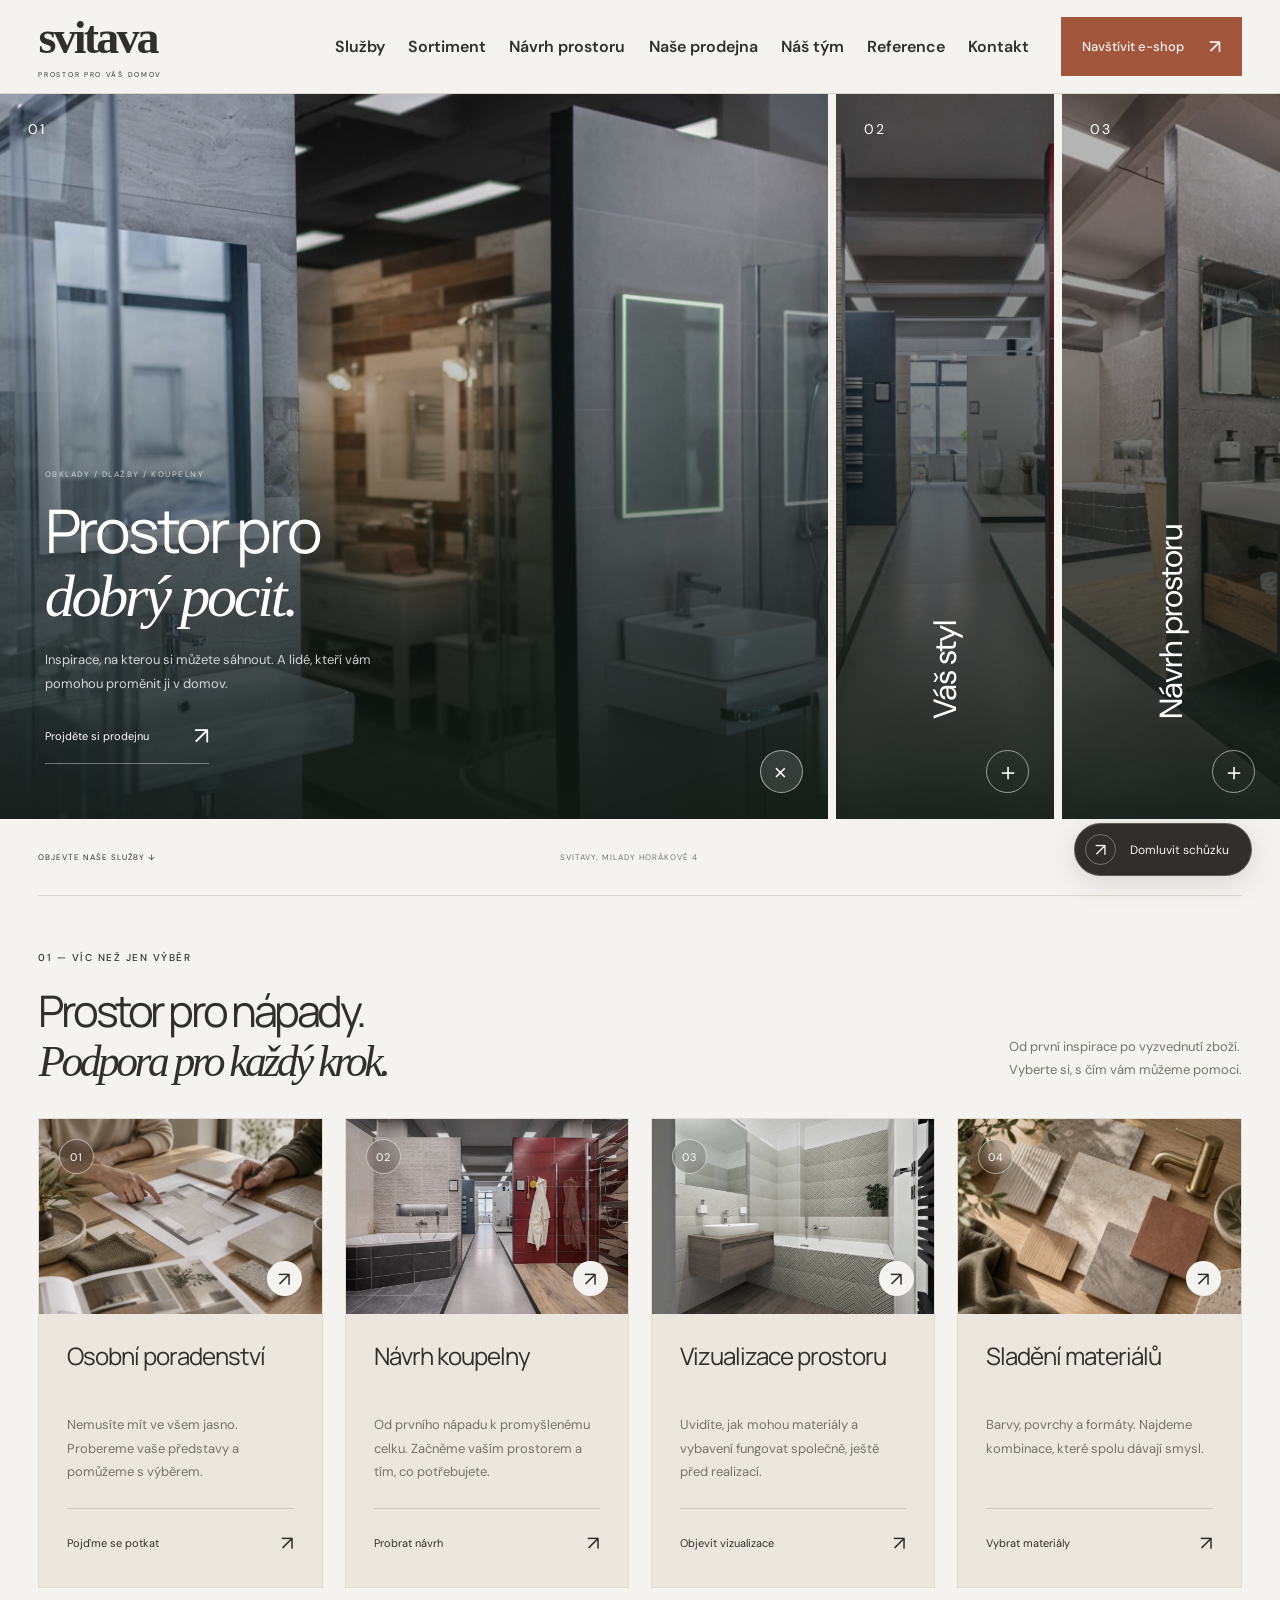
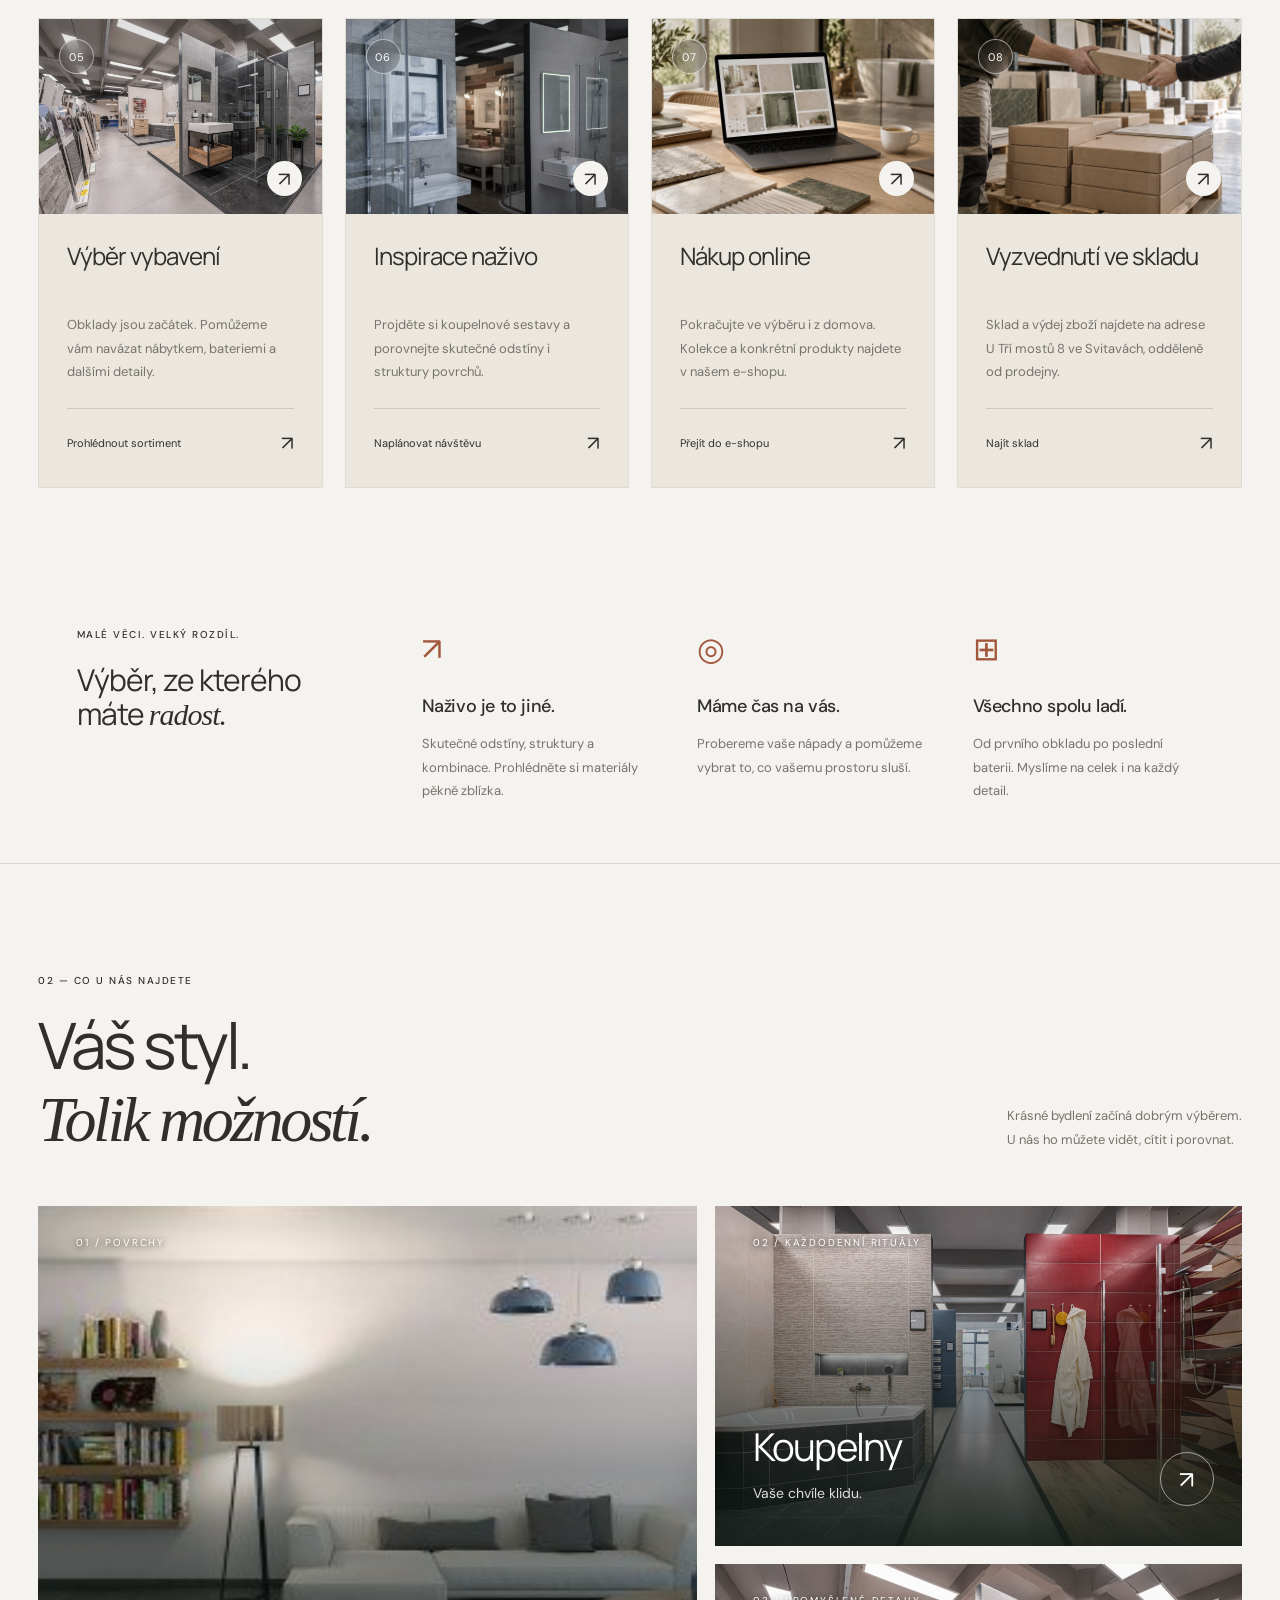
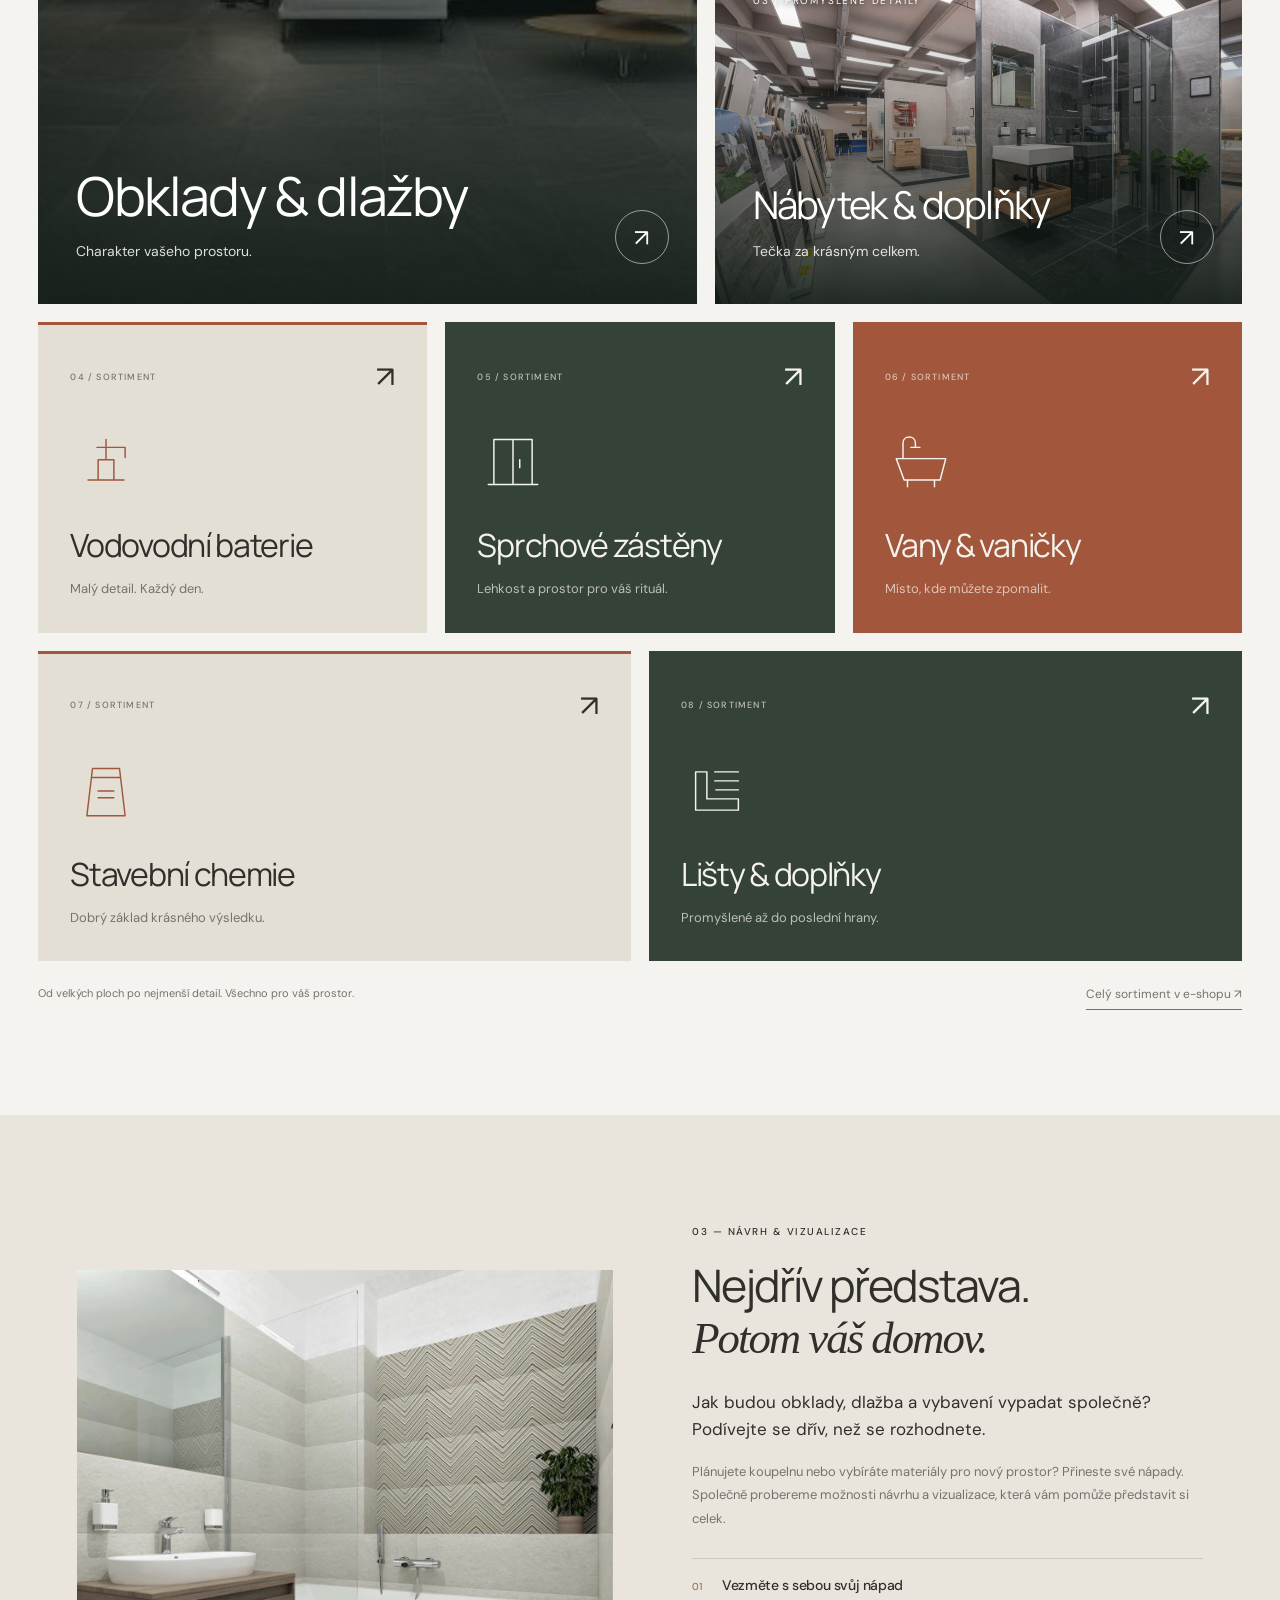
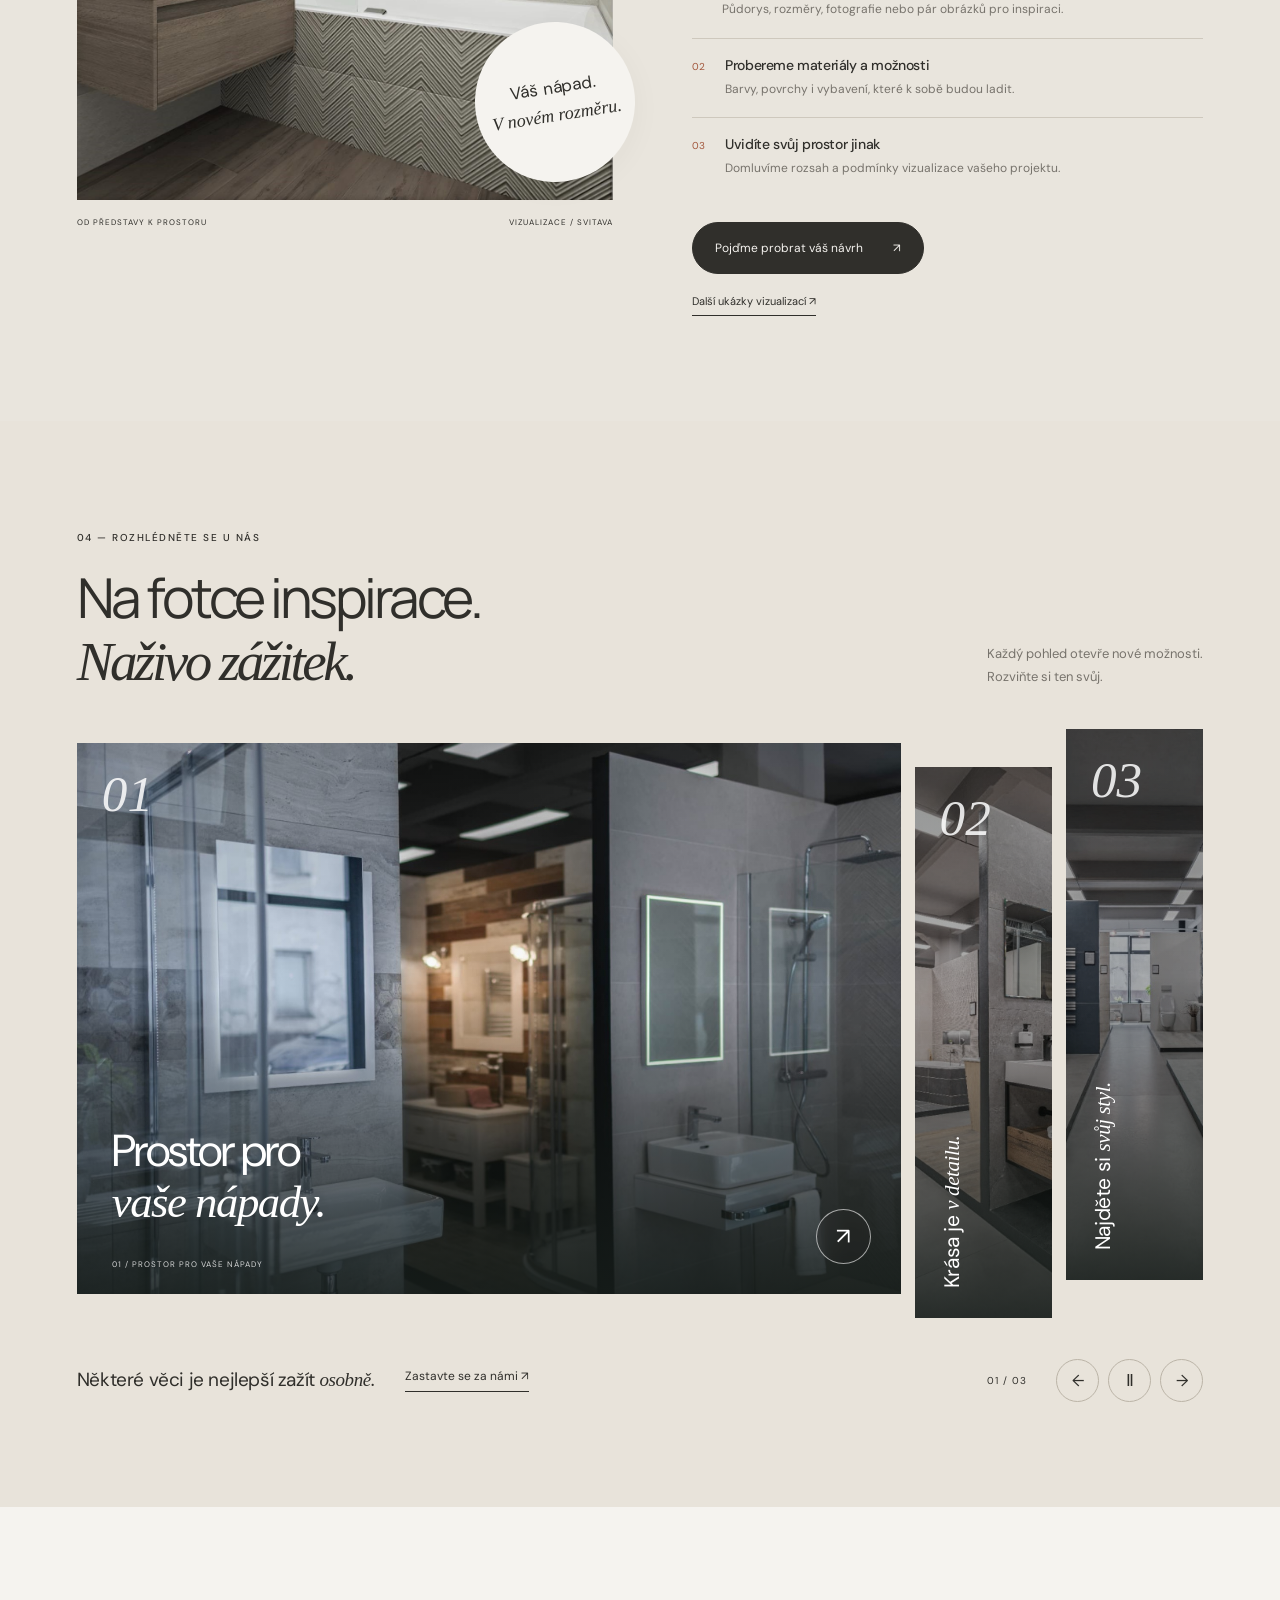
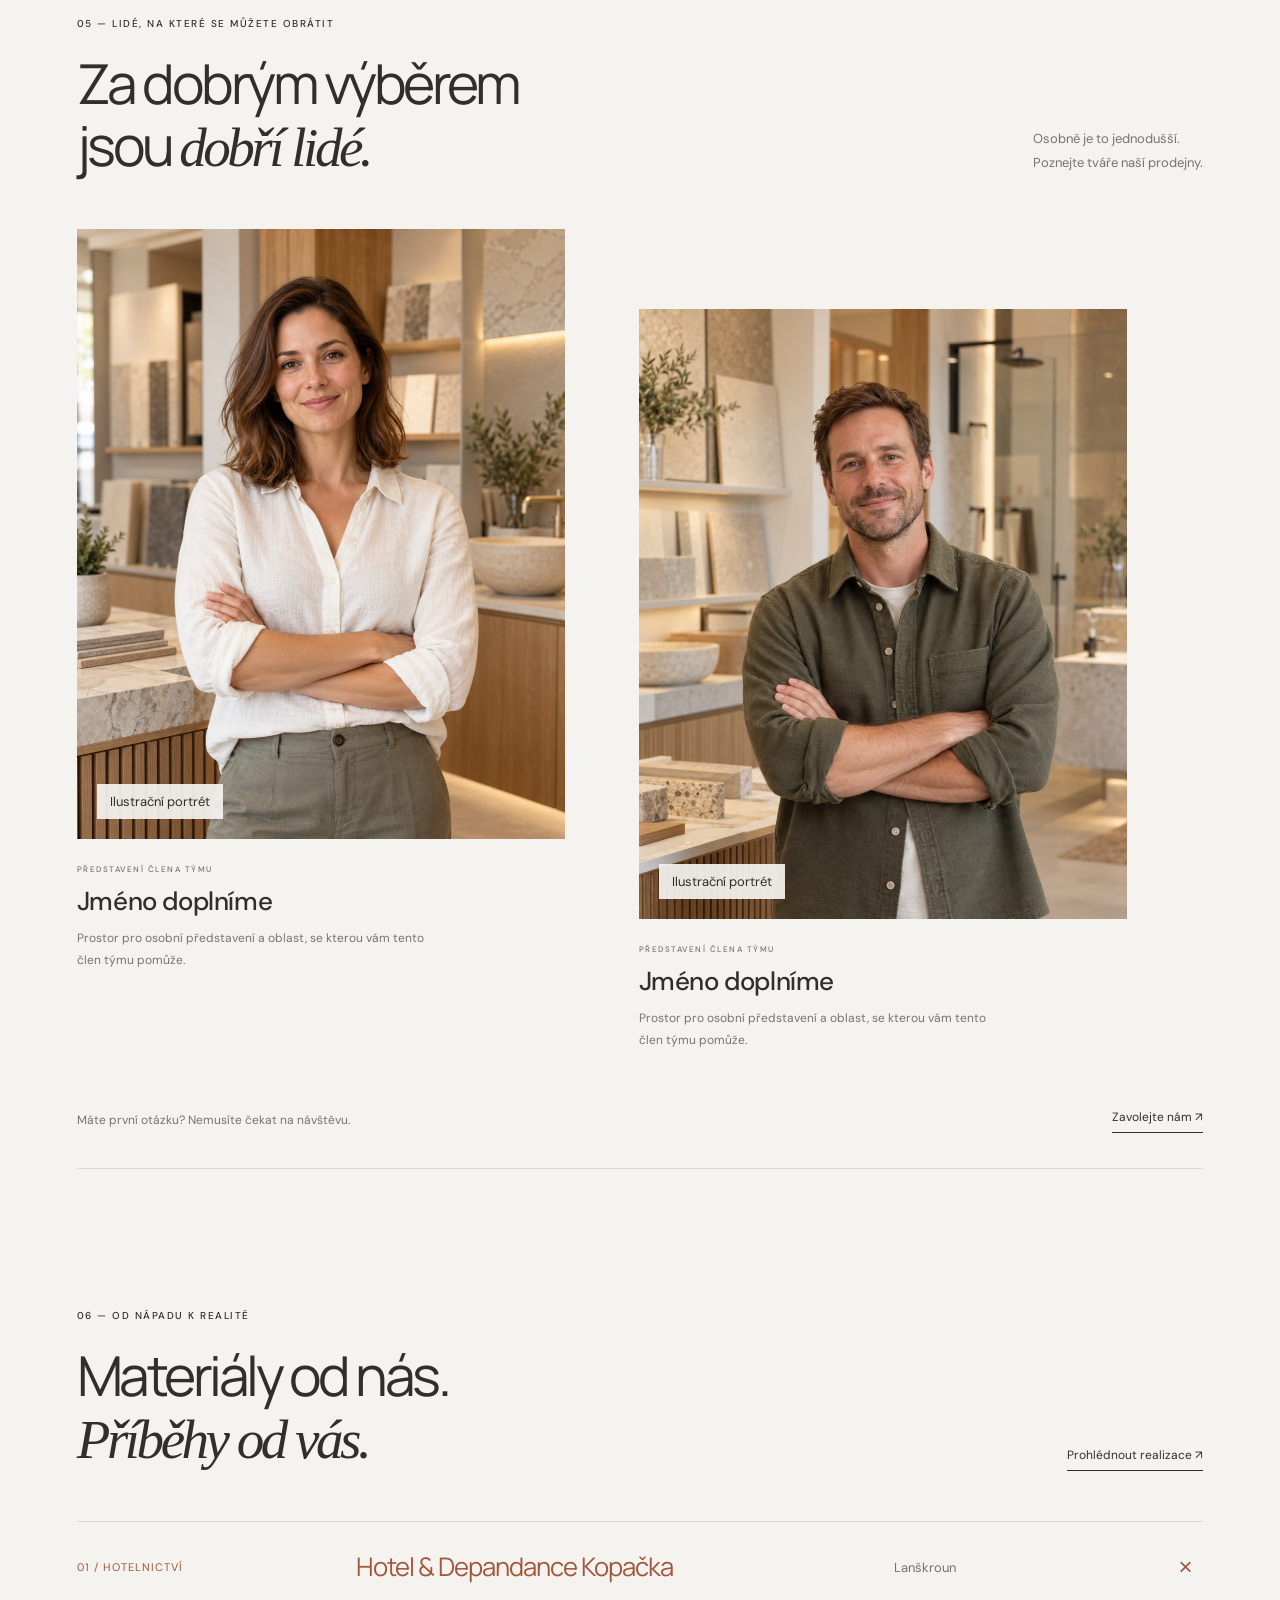
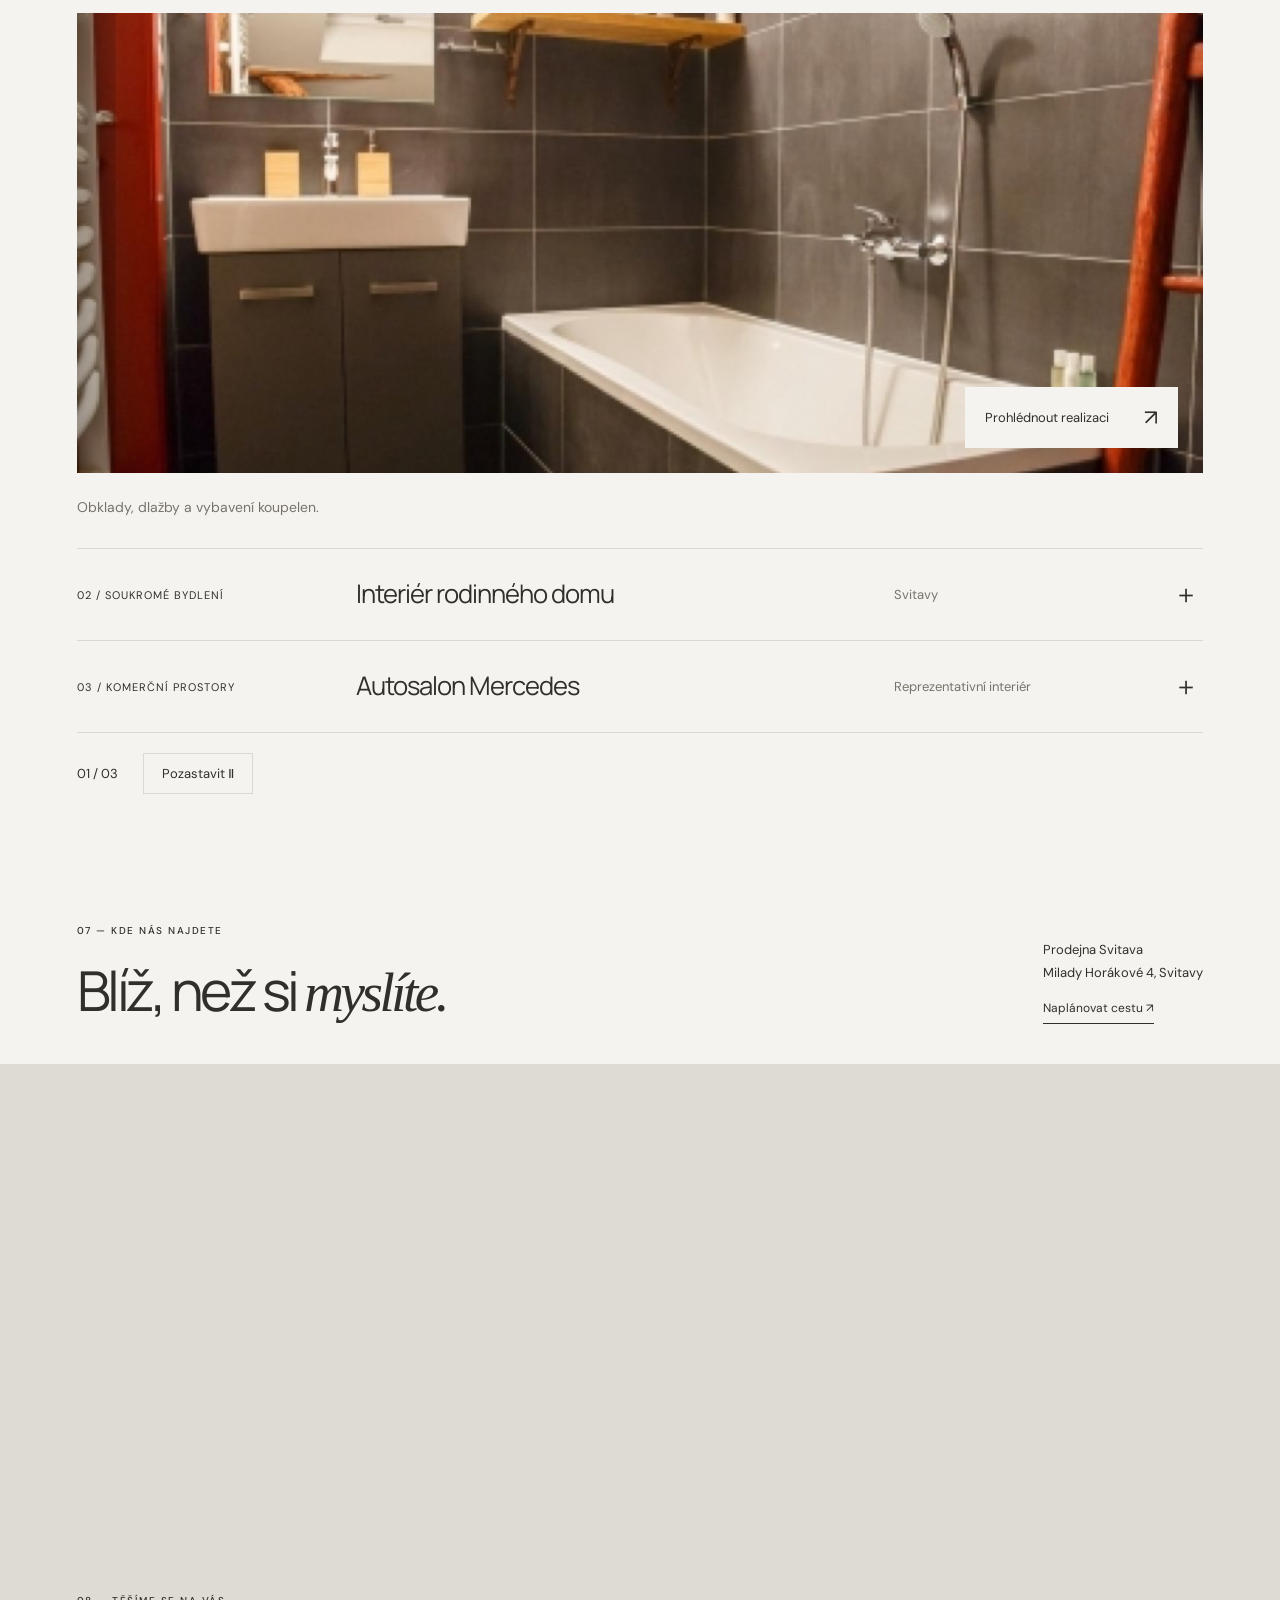
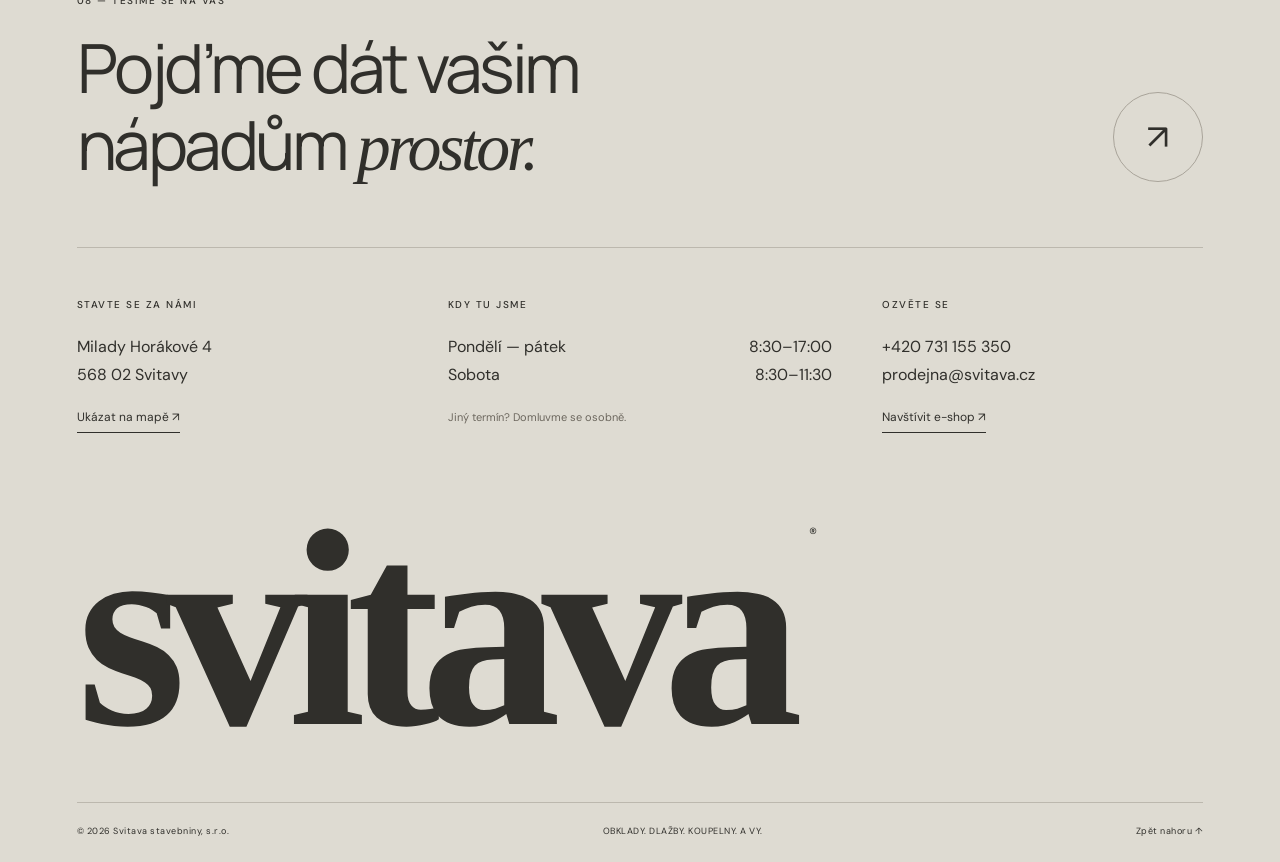
==== commit d1b66318: "Animate reference accordion and complete team mockup" ====
--- a/svitava/index.html
+++ b/svitava/index.html
@@ -1,17 +1,17 @@
 <!doctype html>
-<html lang="cs"><head><meta charset="utf-8"><meta name="viewport" content="width=device-width,initial-scale=1"><meta name="theme-color" content="#f5f3ef"><meta name="description" content="Obklady, dlažby a koupelny ve Svitavách. Přijďte se inspirovat do prodejny Svitava na Milady Horákové 4."><title>Svitava — prostor pro váš domov</title><link rel="stylesheet" href="style.css?v=f349c2b1584d"><script src="app.js?v=725a318f3568" defer></script></head>
+<html lang="cs"><head><meta charset="utf-8"><meta name="viewport" content="width=device-width,initial-scale=1"><meta name="theme-color" content="#f5f3ef"><meta name="description" content="Obklady, dlažby a koupelny ve Svitavách. Přijďte se inspirovat do prodejny Svitava na Milady Horákové 4."><title>Svitava — prostor pro váš domov</title><link rel="stylesheet" href="style.css?v=607dccea6c22"><script src="app.js?v=04f97f4d8f4f" defer></script></head>
 <body><header><a class="logo" href="#" aria-label="Svitava — úvod">svitava<span>PROSTOR PRO VÁŠ DOMOV</span></a><nav id="navigation" aria-label="Hlavní navigace"><a href="#sluzby">Služby</a><a href="#sortiment">Sortiment</a><a href="#navrh">Návrh prostoru</a><a href="#galerie">Naše prodejna</a><a href="#tym">Náš tým</a><a href="#reference">Reference</a><a href="#kontakt">Kontakt</a></nav><a class="eshop" href="https://www.svitava.cz/">Navštívit e-shop <span>↗</span></a><button class="menu" aria-expanded="false" aria-controls="navigation">Menu <span>☰</span></button></header>
 <main><section class="hero-fold" aria-label="Objevte Svitavu"><div class="fold-panels"><article class="fold-panel is-open"><img src="assets/svitava-showroom.jpg" alt="Koupelnové expozice v showroomu Svitava" fetchpriority=high><button class="fold-trigger" aria-expanded="true" aria-controls="fold-content-0" aria-label="Naše prodejna"><span class="fold-number">01</span><span class="fold-label">Naše prodejna</span><span class="fold-plus" aria-hidden="true">＋</span></button><div class="fold-content" id="fold-content-0" ><span class="eyebrow">OBKLADY / DLAŽBY / KOUPELNY</span><h1>Prostor pro<br><em>dobrý pocit.</em></h1><p>Inspirace, na kterou si můžete sáhnout. A lidé, kteří vám pomohou proměnit ji v domov.</p><a class="fold-link" href="#galerie">Projděte si prodejnu<span>↗</span></a></div></article><article class="fold-panel"><img src="assets/svitava-bathroom.jpg" alt="Inspirace koupelnami a obklady v prodejně Svitava" loading=lazy><button class="fold-trigger" aria-expanded="false" aria-controls="fold-content-1" aria-label="Váš styl"><span class="fold-number">02</span><span class="fold-label">Váš styl</span><span class="fold-plus" aria-hidden="true">＋</span></button><div class="fold-content" id="fold-content-1" inert><span class="eyebrow">OBKLADY / DLAŽBY / KOUPELNY</span><h2>Každý den.<br><em>Po vašem.</em></h2><p>Materiály, barvy a vybavení, které spolu ladí. Najděte si to, co je vám blízké.</p><a class="fold-link" href="#sortiment">Objevte náš sortiment<span>↗</span></a></div></article><article class="fold-panel"><img src="assets/svitava-detail.jpg" alt="Detaily koupelnového vybavení Svitava" loading=lazy><button class="fold-trigger" aria-expanded="false" aria-controls="fold-content-2" aria-label="Návrh prostoru"><span class="fold-number">03</span><span class="fold-label">Návrh prostoru</span><span class="fold-plus" aria-hidden="true">＋</span></button><div class="fold-content" id="fold-content-2" inert><span class="eyebrow">OBKLADY / DLAŽBY / KOUPELNY</span><h2>Od nápadu<br><em>k vašemu domovu.</em></h2><p>Máte představu? Společně jí dáme tvar. Probereme návrh i vizualizaci vašeho prostoru.</p><a class="fold-link" href="#navrh">Začněme vaším nápadem<span>↗</span></a></div></article></div><div class="fold-footer"><a href="#sluzby">OBJEVTE NAŠE SLUŽBY ↓</a><span>SVITAVY, MILADY HORÁKOVÉ 4</span><div class="fold-navigation"><span id="fold-count" aria-live="polite">01 / 03</span><button id="fold-prev" aria-label="Předchozí pohled">←</button><button id="fold-next" aria-label="Další pohled">→</button></div></div></section>
-<section id="sluzby" class="services-section section wrap"><div class="section-head reveal"><div><span class="eyebrow">01 — VÍC NEŽ JEN VÝBĚR</span><h2>Prostor pro nápady.<br><em>Podpora pro každý krok.</em></h2></div><p>Od první inspirace po vyzvednutí zboží.<br>Vyberte si, s čím vám můžeme pomoci.</p></div><div class="services-grid services-photographic"><a class="service-tile reveal" href="#kontakt"><div class="service-image"><img src="assets/service-consultation.jpg" alt="Ilustrační fotografie: konzultace nad návrhem koupelny" loading="lazy" width="1200" height="800"><span class="service-number" aria-hidden="true">01</span><span class="service-image-arrow" aria-hidden="true">↗</span></div><div class="service-body"><div class="service-tile-content"><h3>Osobní poradenství</h3><p>Nemusíte mít ve všem jasno. Probereme vaše představy a pomůžeme s výběrem.</p></div><span class="service-tile-link">Pojďme se potkat<span aria-hidden="true">↗</span></span></div></a><a class="service-tile reveal" href="#navrh"><div class="service-image"><img src="assets/svitava-bathroom.jpg" alt="Inspirace koupelnou v prodejně Svitava" loading="lazy" width="1200" height="800"><span class="service-number" aria-hidden="true">02</span><span class="service-image-arrow" aria-hidden="true">↗</span></div><div class="service-body"><div class="service-tile-content"><h3>Návrh koupelny</h3><p>Od prvního nápadu k promyšlenému celku. Začněme vaším prostorem a tím, co potřebujete.</p></div><span class="service-tile-link">Probrat návrh<span aria-hidden="true">↗</span></span></div></a><a class="service-tile reveal" href="#navrh"><div class="service-image"><img src="assets/svitava-vizualizace.jpg" alt="Ukázka vizualizace koupelny Svitava" loading="lazy" width="1200" height="800"><span class="service-number" aria-hidden="true">03</span><span class="service-image-arrow" aria-hidden="true">↗</span></div><div class="service-body"><div class="service-tile-content"><h3>Vizualizace prostoru</h3><p>Uvidíte, jak mohou materiály a vybavení fungovat společně, ještě před realizací.</p></div><span class="service-tile-link">Objevit vizualizace<span aria-hidden="true">↗</span></span></div></a><a class="service-tile reveal" href="mailto:prodejna@svitava.cz?subject=V%C3%BDb%C4%9Br%20materi%C3%A1l%C5%AF"><div class="service-image"><img src="assets/service-materials.jpg" alt="Ilustrační fotografie: sladění keramických povrchů a materiálů" loading="lazy" width="1200" height="800"><span class="service-number" aria-hidden="true">04</span><span class="service-image-arrow" aria-hidden="true">↗</span></div><div class="service-body"><div class="service-tile-content"><h3>Sladění materiálů</h3><p>Barvy, povrchy a formáty. Najdeme kombinace, které spolu dávají smysl.</p></div><span class="service-tile-link">Vybrat materiály<span aria-hidden="true">↗</span></span></div></a><a class="service-tile reveal" href="#sortiment"><div class="service-image"><img src="assets/svitava-detail.jpg" alt="Koupelnový nábytek a vybavení v prodejně Svitava" loading="lazy" width="1200" height="800"><span class="service-number" aria-hidden="true">05</span><span class="service-image-arrow" aria-hidden="true">↗</span></div><div class="service-body"><div class="service-tile-content"><h3>Výběr vybavení</h3><p>Obklady jsou začátek. Pomůžeme vám navázat nábytkem, bateriemi a dalšími detaily.</p></div><span class="service-tile-link">Prohlédnout sortiment<span aria-hidden="true">↗</span></span></div></a><a class="service-tile reveal" href="#kontakt"><div class="service-image"><img src="assets/svitava-showroom.jpg" alt="Koupelnové expozice prodejny Svitava" loading="lazy" width="1200" height="800"><span class="service-number" aria-hidden="true">06</span><span class="service-image-arrow" aria-hidden="true">↗</span></div><div class="service-body"><div class="service-tile-content"><h3>Inspirace naživo</h3><p>Projděte si koupelnové sestavy a porovnejte skutečné odstíny i struktury povrchů.</p></div><span class="service-tile-link">Naplánovat návštěvu<span aria-hidden="true">↗</span></span></div></a><a class="service-tile reveal" href="https://www.svitava.cz/"><div class="service-image"><img src="assets/service-online.jpg" alt="Ilustrační fotografie: výběr koupelnového vybavení online" loading="lazy" width="1200" height="800"><span class="service-number" aria-hidden="true">07</span><span class="service-image-arrow" aria-hidden="true">↗</span></div><div class="service-body"><div class="service-tile-content"><h3>Nákup online</h3><p>Pokračujte ve výběru i z domova. Kolekce a konkrétní produkty najdete v našem e-shopu.</p></div><span class="service-tile-link">Přejít do e-shopu<span aria-hidden="true">↗</span></span></div></a><a class="service-tile reveal" href="https://www.google.com/maps/search/?api=1&query=Svitava+U+Tri+mostu+8+Svitavy"><div class="service-image"><img src="assets/service-warehouse.jpg" alt="Ilustrační fotografie: předání zboží ve skladu" loading="lazy" width="1200" height="800"><span class="service-number" aria-hidden="true">08</span><span class="service-image-arrow" aria-hidden="true">↗</span></div><div class="service-body"><div class="service-tile-content"><h3>Vyzvednutí ve skladu</h3><p>Sklad a výdej zboží najdete na adrese U Tří mostů 8 ve Svitavách, odděleně od prodejny.</p></div><span class="service-tile-link">Najít sklad<span aria-hidden="true">↗</span></span></div></a></div><p class="services-note">Rozsah, termín a podmínky návrhu či vizualizace s vámi domluvíme osobně. Část fotografií služeb je ilustrační.</p></section>
+<section id="sluzby" class="services-section section wrap"><div class="section-head reveal"><div><span class="eyebrow">01 — VÍC NEŽ JEN VÝBĚR</span><h2>Prostor pro nápady.<br><em>Podpora pro každý krok.</em></h2></div><p>Od první inspirace po vyzvednutí zboží.<br>Vyberte si, s čím vám můžeme pomoci.</p></div><div class="services-grid services-photographic"><a class="service-tile reveal" href="#kontakt"><div class="service-image"><img src="assets/service-consultation.jpg" alt="Ilustrační fotografie: konzultace nad návrhem koupelny" loading="lazy" width="1200" height="800"><span class="service-number" aria-hidden="true">01</span><span class="service-image-arrow" aria-hidden="true">↗</span></div><div class="service-body"><div class="service-tile-content"><h3>Osobní poradenství</h3><p>Nemusíte mít ve všem jasno. Probereme vaše představy a pomůžeme s výběrem.</p></div><span class="service-tile-link">Pojďme se potkat<span aria-hidden="true">↗</span></span></div></a><a class="service-tile reveal" href="#navrh"><div class="service-image"><img src="assets/svitava-bathroom.jpg" alt="Inspirace koupelnou v prodejně Svitava" loading="lazy" width="1200" height="800"><span class="service-number" aria-hidden="true">02</span><span class="service-image-arrow" aria-hidden="true">↗</span></div><div class="service-body"><div class="service-tile-content"><h3>Návrh koupelny</h3><p>Od prvního nápadu k promyšlenému celku. Začněme vaším prostorem a tím, co potřebujete.</p></div><span class="service-tile-link">Probrat návrh<span aria-hidden="true">↗</span></span></div></a><a class="service-tile reveal" href="#navrh"><div class="service-image"><img src="assets/svitava-vizualizace.jpg" alt="Ukázka vizualizace koupelny Svitava" loading="lazy" width="1200" height="800"><span class="service-number" aria-hidden="true">03</span><span class="service-image-arrow" aria-hidden="true">↗</span></div><div class="service-body"><div class="service-tile-content"><h3>Vizualizace prostoru</h3><p>Uvidíte, jak mohou materiály a vybavení fungovat společně, ještě před realizací.</p></div><span class="service-tile-link">Objevit vizualizace<span aria-hidden="true">↗</span></span></div></a><a class="service-tile reveal" href="mailto:prodejna@svitava.cz?subject=V%C3%BDb%C4%9Br%20materi%C3%A1l%C5%AF"><div class="service-image"><img src="assets/service-materials.jpg" alt="Ilustrační fotografie: sladění keramických povrchů a materiálů" loading="lazy" width="1200" height="800"><span class="service-number" aria-hidden="true">04</span><span class="service-image-arrow" aria-hidden="true">↗</span></div><div class="service-body"><div class="service-tile-content"><h3>Sladění materiálů</h3><p>Barvy, povrchy a formáty. Najdeme kombinace, které spolu dávají smysl.</p></div><span class="service-tile-link">Vybrat materiály<span aria-hidden="true">↗</span></span></div></a><a class="service-tile reveal" href="#sortiment"><div class="service-image"><img src="assets/svitava-detail.jpg" alt="Koupelnový nábytek a vybavení v prodejně Svitava" loading="lazy" width="1200" height="800"><span class="service-number" aria-hidden="true">05</span><span class="service-image-arrow" aria-hidden="true">↗</span></div><div class="service-body"><div class="service-tile-content"><h3>Výběr vybavení</h3><p>Obklady jsou začátek. Pomůžeme vám navázat nábytkem, bateriemi a dalšími detaily.</p></div><span class="service-tile-link">Prohlédnout sortiment<span aria-hidden="true">↗</span></span></div></a><a class="service-tile reveal" href="#kontakt"><div class="service-image"><img src="assets/svitava-showroom.jpg" alt="Koupelnové expozice prodejny Svitava" loading="lazy" width="1200" height="800"><span class="service-number" aria-hidden="true">06</span><span class="service-image-arrow" aria-hidden="true">↗</span></div><div class="service-body"><div class="service-tile-content"><h3>Inspirace naživo</h3><p>Projděte si koupelnové sestavy a porovnejte skutečné odstíny i struktury povrchů.</p></div><span class="service-tile-link">Naplánovat návštěvu<span aria-hidden="true">↗</span></span></div></a><a class="service-tile reveal" href="https://www.svitava.cz/"><div class="service-image"><img src="assets/service-online.jpg" alt="Ilustrační fotografie: výběr koupelnového vybavení online" loading="lazy" width="1200" height="800"><span class="service-number" aria-hidden="true">07</span><span class="service-image-arrow" aria-hidden="true">↗</span></div><div class="service-body"><div class="service-tile-content"><h3>Nákup online</h3><p>Pokračujte ve výběru i z domova. Kolekce a konkrétní produkty najdete v našem e-shopu.</p></div><span class="service-tile-link">Přejít do e-shopu<span aria-hidden="true">↗</span></span></div></a><a class="service-tile reveal" href="https://www.google.com/maps/search/?api=1&query=Svitava+U+Tri+mostu+8+Svitavy"><div class="service-image"><img src="assets/service-warehouse.jpg" alt="Ilustrační fotografie: předání zboží ve skladu" loading="lazy" width="1200" height="800"><span class="service-number" aria-hidden="true">08</span><span class="service-image-arrow" aria-hidden="true">↗</span></div><div class="service-body"><div class="service-tile-content"><h3>Vyzvednutí ve skladu</h3><p>Sklad a výdej zboží najdete na adrese U Tří mostů 8 ve Svitavách, odděleně od prodejny.</p></div><span class="service-tile-link">Najít sklad<span aria-hidden="true">↗</span></span></div></a></div></section>
 <section class="benefits wrap" aria-label="Proč navštívit Svitavu"><div class="benefits-intro reveal"><span class="eyebrow">MALÉ VĚCI. VELKÝ ROZDÍL.</span><h2>Výběr, ze kterého<br>máte <em>radost.</em></h2></div><article class="reveal"><span class="benefit-icon">↗</span><h3>Naživo je to jiné.</h3><p>Skutečné odstíny, struktury a kombinace. Prohlédněte si materiály pěkně zblízka.</p></article><article class="reveal"><span class="benefit-icon">◎</span><h3>Máme čas na vás.</h3><p>Probereme vaše nápady a pomůžeme vybrat to, co vašemu prostoru sluší.</p></article><article class="reveal"><span class="benefit-icon">⊞</span><h3>Všechno spolu ladí.</h3><p>Od prvního obkladu po poslední baterii. Myslíme na celek i na každý detail.</p></article></section>
 <section id="sortiment" class="wrap section"><div class="section-head reveal"><div><span class="eyebrow">02 — CO U NÁS NAJDETE</span><h2>Váš styl.<br><em>Tolik možností.</em></h2></div><p>Krásné bydlení začíná dobrým výběrem.<br>U nás ho můžete vidět, cítit i porovnat.</p></div><div class="categories"><a class="category large reveal" href="https://www.svitava.cz/"><img src="assets/svitava-material.jpg" alt="Materiály a keramické povrchy" loading="lazy"><span class="category-number">01 / POVRCHY</span><div><h3>Obklady & dlažby</h3><p>Charakter vašeho prostoru.</p></div><span class="circle">↗</span></a><a class="category reveal" href="https://www.svitava.cz/"><img src="assets/svitava-bathroom.jpg" alt="Vybavení koupelen v prodejně Svitava" loading="lazy"><span class="category-number">02 / KAŽDODENNÍ RITUÁLY</span><div><h3>Koupelny</h3><p>Vaše chvíle klidu.</p></div><span class="circle">↗</span></a><a class="category reveal" href="https://www.svitava.cz/"><img src="assets/svitava-detail.jpg" alt="Koupelnový nábytek a umyvadla" loading="lazy"><span class="category-number">03 / PROMYŠLENÉ DETAILY</span><div><h3>Nábytek & doplňky</h3><p>Tečka za krásným celkem.</p></div><span class="circle">↗</span></a></div><div class="more-categories" aria-label="Další sortiment prodejny"><a class="category-detail reveal" href="https://www.svitava.cz/"><div class="detail-top"><span class="eyebrow">04 / SORTIMENT</span><span class="detail-arrow" aria-hidden="true">↗</span></div><svg width="64" height="64" fill="none" stroke="#a2563b" stroke-width="1.3" viewBox="0 0 64 64" aria-hidden="true"><path d="M16 48h32M25 48V30h14v18M32 30V19h17v9M24 19h16M32 19v-7"/></svg><h3>Vodovodní baterie</h3><p>Malý detail. Každý den.</p></a><a class="category-detail reveal" href="https://www.svitava.cz/"><div class="detail-top"><span class="eyebrow">05 / SORTIMENT</span><span class="detail-arrow" aria-hidden="true">↗</span></div><svg width="64" height="64" fill="none" stroke="#a2563b" stroke-width="1.3" viewBox="0 0 64 64" aria-hidden="true"><path d="M15 52V12h34v40H15ZM32 12v40M38 30v7M10 52h44"/></svg><h3>Sprchové zástěny</h3><p>Lehkost a prostor pro váš rituál.</p></a><a class="category-detail reveal" href="https://www.svitava.cz/"><div class="detail-top"><span class="eyebrow">06 / SORTIMENT</span><span class="detail-arrow" aria-hidden="true">↗</span></div><svg width="64" height="64" fill="none" stroke="#a2563b" stroke-width="1.3" viewBox="0 0 64 64" aria-hidden="true"><path d="M10 29h44l-5 19H17l-7-19ZM20 48v6M44 48v6M16 29V15c0-7 11-7 11 0v4M23 19h8"/></svg><h3>Vany & vaničky</h3><p>Místo, kde můžete zpomalit.</p></a><a class="category-detail reveal" href="https://www.svitava.cz/"><div class="detail-top"><span class="eyebrow">07 / SORTIMENT</span><span class="detail-arrow" aria-hidden="true">↗</span></div><svg width="64" height="64" fill="none" stroke="#a2563b" stroke-width="1.3" viewBox="0 0 64 64" aria-hidden="true"><path d="M20 12h24l5 42H15l5-42ZM20 20h24M25 32h14M25 38h14"/></svg><h3>Stavební chemie</h3><p>Dobrý základ krásného výsledku.</p></a><a class="category-detail reveal" href="https://www.svitava.cz/"><div class="detail-top"><span class="eyebrow">08 / SORTIMENT</span><span class="detail-arrow" aria-hidden="true">↗</span></div><svg width="64" height="64" fill="none" stroke="#a2563b" stroke-width="1.3" viewBox="0 0 64 64" aria-hidden="true"><path d="M13 49V15h10v24h28v10H13ZM30 15h21M30 23h21M31 31h20"/></svg><h3>Lišty & doplňky</h3><p>Promyšlené až do poslední hrany.</p></a></div><div class="assortment-bottom"><span>Od velkých ploch po nejmenší detail. Všechno pro váš prostor.</span><a class="line-link" href="https://www.svitava.cz/">Celý sortiment v e-shopu ↗</a></div></section>
 <section id="navrh" class="design-section section"><div class="wrap design-layout"><figure class="design-visual reveal"><img src="assets/svitava-vizualizace.jpg" alt="Ukázka vizualizace koupelny Svitava s obklady Lumina a dlažbou Charm" loading="lazy"><figcaption><span>OD PŘEDSTAVY K PROSTORU</span><span>VIZUALIZACE / SVITAVA</span></figcaption><span class="design-stamp" aria-hidden="true">Váš nápad.<br><em>V novém rozměru.</em></span></figure><div class="design-copy reveal"><span class="eyebrow">03 — NÁVRH & VIZUALIZACE</span><h2>Nejdřív představa.<br><em>Potom váš domov.</em></h2><p class="design-lead">Jak budou obklady, dlažba a vybavení vypadat společně? Podívejte se dřív, než se rozhodnete.</p><p>Plánujete koupelnu nebo vybíráte materiály pro nový prostor? Přineste své nápady. Společně probereme možnosti návrhu a vizualizace, která vám pomůže představit si celek.</p><ol class="design-steps"><li><span>01</span><div><h3>Vezměte s sebou svůj nápad</h3><p>Půdorys, rozměry, fotografie nebo pár obrázků pro inspiraci.</p></div></li><li><span>02</span><div><h3>Probereme materiály a možnosti</h3><p>Barvy, povrchy i vybavení, které k sobě budou ladit.</p></div></li><li><span>03</span><div><h3>Uvidíte svůj prostor jinak</h3><p>Domluvíme rozsah a podmínky vizualizace vašeho projektu.</p></div></li></ol><a class="pill design-cta" href="mailto:prodejna@svitava.cz?subject=N%C3%A1vrh%20a%20vizualizace%20prostoru">Pojďme probrat váš návrh <span>↗</span></a><a class="design-examples line-link" href="https://www.svitava.cz/vizualizace/">Další ukázky vizualizací ↗</a></div></div></section>
 <section id="galerie" class="gallery-section gallery-ribbon gallery-accordion section" aria-roledescription="carousel" aria-label="Prohlídka prodejny"><div class="wrap"><div class="section-head reveal"><div><span class="eyebrow">04 — ROZHLÉDNĚTE SE U NÁS</span><h2>Na fotce inspirace.<br><em>Naživo zážitek.</em></h2></div><p>Každý pohled otevře nové možnosti.<br>Rozviňte si ten svůj.</p></div></div><div class="gallery-track" tabindex="0" aria-label="Fotografická harmonika prodejny, vyberte snímek nebo použijte šipky"><button class="ribbon-photo is-active" data-photo="0" aria-expanded="true"><span class="accordion-number" aria-hidden="true">01</span><span class="accordion-title" aria-hidden="true">Prostor pro <em>vaše nápady.</em></span><div class="ribbon-image"><img src="assets/svitava-showroom.jpg" alt="Koupelnové expozice v prodejně Svitava" loading="lazy"><span class="ribbon-expand" aria-hidden="true">↗</span></div><span class="ribbon-caption"><span>01 / PROSTOR PRO VAŠE NÁPADY</span><span>PROHLÉDNOUT ZBLÍZKA ↗</span></span></button><button class="ribbon-photo" data-photo="1" aria-expanded="false"><span class="accordion-number" aria-hidden="true">02</span><span class="accordion-title" aria-hidden="true">Krása je <em>v detailu.</em></span><div class="ribbon-image"><img src="assets/svitava-detail.jpg" alt="Obklady, umyvadla a koupelnové sestavy v showroomu Svitava" loading="lazy"><span class="ribbon-expand" aria-hidden="true">↗</span></div><span class="ribbon-caption"><span>02 / KRÁSA JE V DETAILU</span><span>PROHLÉDNOUT ZBLÍZKA ↗</span></span></button><button class="ribbon-photo" data-photo="2" aria-expanded="false"><span class="accordion-number" aria-hidden="true">03</span><span class="accordion-title" aria-hidden="true">Najděte si <em>svůj styl.</em></span><div class="ribbon-image"><img src="assets/svitava-bathroom.jpg" alt="Inspirace hotovými koupelnami v prodejně Svitava" loading="lazy"><span class="ribbon-expand" aria-hidden="true">↗</span></div><span class="ribbon-caption"><span>03 / NAJDĚTE SI SVŮJ STYL</span><span>PROHLÉDNOUT ZBLÍZKA ↗</span></span></button></div><div class="wrap ribbon-footer"><div class="ribbon-invite"><p>Některé věci je nejlepší zažít <em>osobně.</em></p><a class="line-link" href="#kontakt">Zastavte se za námi ↗</a></div><div class="ribbon-controls"><span id="gallery-count" aria-live="polite">01 / 03</span><button id="gallery-prev" aria-label="Předchozí snímek prodejny">←</button><button id="gallery-pause" aria-label="Pozastavit posun galerie">Ⅱ</button><button id="gallery-next" aria-label="Další snímek prodejny">→</button></div></div></section>
 
 <section id="tym" class="wrap section team-section"><div class="section-head reveal"><div><span class="eyebrow">05 — LIDÉ, NA KTERÉ SE MŮŽETE OBRÁTIT</span><h2>Za dobrým výběrem<br>jsou <em>dobří lidé.</em></h2></div><p>Osobně je to jednodušší.<br>Poznejte tváře naší prodejny.</p></div><div class="team-grid">
-<article class="team-card reveal"><div class="team-portrait portrait-one" role="img" aria-label="Místo pro fotografii prvního člena týmu"><span class="eyebrow">SVITAVA / NÁŠ TÝM</span><svg viewBox="0 0 300 300" aria-hidden="true"><circle cx="150" cy="108" r="49"/><path d="M49 295v-36c0-57 45-95 101-95s101 38 101 95v36"/></svg><span class="portrait-label">PROSTOR PRO PORTRÉT <b>01</b></span></div><div class="team-description"><div><span class="eyebrow">PŘEDSTAVENÍ ČLENA TÝMU</span><h3>Jméno doplníme</h3></div></div><p>Sem patří krátké osobní představení a oblast, se kterou vám tento člen týmu pomůže.</p></article>
-<article class="team-card reveal"><div class="team-portrait portrait-two" role="img" aria-label="Místo pro fotografii druhého člena týmu"><span class="eyebrow">SVITAVA / NÁŠ TÝM</span><svg viewBox="0 0 300 300" aria-hidden="true"><circle cx="150" cy="108" r="49"/><path d="M49 295v-36c0-57 45-95 101-95s101 38 101 95v36"/></svg><span class="portrait-label">PROSTOR PRO PORTRÉT <b>02</b></span></div><div class="team-description"><div><span class="eyebrow">PŘEDSTAVENÍ ČLENA TÝMU</span><h3>Jméno doplníme</h3></div></div><p>Sem patří krátké osobní představení a oblast, se kterou vám tento člen týmu pomůže.</p></article></div><div class="team-bottom"><p>Máte první otázku? Nemusíte čekat na návštěvu.</p><a class="line-link" href="tel:+420731155350">Zavolejte nám ↗</a></div></section>
-<section id="reference" class="wrap section"><div class="section-head reveal"><div><span class="eyebrow">06 — OD NÁPADU K REALITĚ</span><h2>Materiály od nás.<br><em>Příběhy od vás.</em></h2></div><a class="line-link" href="https://www.svitava.cz/reference/">Prohlédnout realizace ↗</a></div><div class="reference-list"><a class="reference reveal" href="https://www.svitava.cz/reference/"><span class="eyebrow">01 / HOTELNICTVÍ</span><h3>Hotel & Depandance Kopačka</h3><span>Lanškroun</span><b>↗</b><p>Obklady, dlažby a vybavení koupelen.</p></a><a class="reference reveal" href="https://www.svitava.cz/reference/"><span class="eyebrow">02 / SOUKROMÉ BYDLENÍ</span><h3>Interiér rodinného domu</h3><span>Svitavy</span><b>↗</b><p>Velkoformátová keramická dlažba Century Fahrenheit.</p></a><a class="reference reveal" href="https://www.svitava.cz/reference/"><span class="eyebrow">03 / KOMERČNÍ PROSTORY</span><h3>Autosalon Mercedes</h3><span>Reprezentativní interiér</span><b>↗</b><p>Leštěná dlažba Century ve formátu 60 × 60 cm.</p></a></div></section>
+<article class="team-card reveal"><div class="team-portrait portrait-one"><img src="assets/team-woman.jpg" alt="Ilustrační portrét fiktivního člena týmu pro návrh webu" loading="lazy" width="960" height="1200"><span class="team-demo-label">Ilustrační portrét</span></div><div class="team-description"><div><span class="eyebrow">PŘEDSTAVENÍ ČLENA TÝMU</span><h3>Jméno doplníme</h3></div></div><p>Prostor pro osobní představení a oblast, se kterou vám tento člen týmu pomůže.</p></article>
+<article class="team-card reveal"><div class="team-portrait portrait-two"><img src="assets/team-man.jpg" alt="Ilustrační portrét fiktivního člena týmu pro návrh webu" loading="lazy" width="960" height="1200"><span class="team-demo-label">Ilustrační portrét</span></div><div class="team-description"><div><span class="eyebrow">PŘEDSTAVENÍ ČLENA TÝMU</span><h3>Jméno doplníme</h3></div></div><p>Prostor pro osobní představení a oblast, se kterou vám tento člen týmu pomůže.</p></article></div><div class="team-bottom"><p>Máte první otázku? Nemusíte čekat na návštěvu.</p><a class="line-link" href="tel:+420731155350">Zavolejte nám ↗</a></div></section>
+<section id="reference" class="wrap section"><div class="section-head reveal"><div><span class="eyebrow">06 — OD NÁPADU K REALITĚ</span><h2>Materiály od nás.<br><em>Příběhy od vás.</em></h2></div><a class="line-link" href="https://www.svitava.cz/reference/">Prohlédnout realizace ↗</a></div><div class="reference-accordion" aria-label="Realizace s automatickým přepínáním"><article class="reference-panel is-open"><h3 class="reference-heading"><button class="reference-trigger" aria-expanded="true" aria-controls="reference-detail-0"><span class="reference-category">01 / HOTELNICTVÍ</span><span class="reference-title">Hotel & Depandance Kopačka</span><span class="reference-place">Lanškroun</span><span class="reference-sign" aria-hidden="true">＋</span></button></h3><div class="reference-collapse" id="reference-detail-0" ><div class="reference-detail"><a class="reference-visual" href="https://www.svitava.cz/reference/hotel-depandance-kopacka-lanskroun/" aria-label="Prohlédnout realizaci: Hotel & Depandance Kopačka"><img src="assets/reference-hotel.jpg" alt="Hotel & Depandance Kopačka — fotografie realizace Svitava" loading="lazy"><span class="reference-sweep" aria-hidden="true"></span><span class="reference-photo-link">Prohlédnout realizaci <span>↗</span></span></a><p>Obklady, dlažby a vybavení koupelen.</p></div></div></article><article class="reference-panel"><h3 class="reference-heading"><button class="reference-trigger" aria-expanded="false" aria-controls="reference-detail-1"><span class="reference-category">02 / SOUKROMÉ BYDLENÍ</span><span class="reference-title">Interiér rodinného domu</span><span class="reference-place">Svitavy</span><span class="reference-sign" aria-hidden="true">＋</span></button></h3><div class="reference-collapse" id="reference-detail-1" inert><div class="reference-detail"><a class="reference-visual" href="https://www.svitava.cz/reference/interier-rodinneho-domu-ve-svitavach/" aria-label="Prohlédnout realizaci: Interiér rodinného domu"><img src="assets/reference-home.jpg" alt="Interiér rodinného domu — fotografie realizace Svitava" loading="lazy"><span class="reference-sweep" aria-hidden="true"></span><span class="reference-photo-link">Prohlédnout realizaci <span>↗</span></span></a><p>Velkoformátová keramická dlažba Century Fahrenheit.</p></div></div></article><article class="reference-panel"><h3 class="reference-heading"><button class="reference-trigger" aria-expanded="false" aria-controls="reference-detail-2"><span class="reference-category">03 / KOMERČNÍ PROSTORY</span><span class="reference-title">Autosalon Mercedes</span><span class="reference-place">Reprezentativní interiér</span><span class="reference-sign" aria-hidden="true">＋</span></button></h3><div class="reference-collapse" id="reference-detail-2" inert><div class="reference-detail"><a class="reference-visual" href="https://www.svitava.cz/reference/autosalon-mercedes/" aria-label="Prohlédnout realizaci: Autosalon Mercedes"><img src="assets/reference-mercedes.jpg" alt="Autosalon Mercedes — fotografie realizace Svitava" loading="lazy"><span class="reference-sweep" aria-hidden="true"></span><span class="reference-photo-link">Prohlédnout realizaci <span>↗</span></span></a><p>Leštěná dlažba Century ve formátu 60 × 60 cm.</p></div></div></article></div><div class="reference-playback"><span id="reference-count" aria-live="polite">01 / 03</span><button id="reference-pause" aria-label="Pozastavit přepínání referencí">Pozastavit Ⅱ</button></div></section>
 <section id="kde-nas-najdete" class="location-section"><div class="wrap location-heading reveal"><div><span class="eyebrow">07 — KDE NÁS NAJDETE</span><h2>Blíž, než si <em>myslíte.</em></h2></div><div><p>Prodejna Svitava<br>Milady Horákové 4, Svitavy</p><a class="line-link" href="https://www.google.com/maps/search/?api=1&query=Svitava+Milady+Horakove+4+Svitavy" target="_blank" rel="noopener">Naplánovat cestu ↗</a></div></div><div class="location-map"><iframe title="Mapa prodejny Svitava, Milady Horákové 4, Svitavy" src="https://maps.google.com/maps?q=Svitava%20Milady%20Hor%C3%A1kov%C3%A9%204%20Svitavy&amp;output=embed" loading="lazy" referrerpolicy="no-referrer-when-downgrade" allowfullscreen></iframe></div></section>
 </main><footer id="kontakt"><div class="wrap"><div class="footer-invite reveal"><span class="eyebrow">08 — TĚŠÍME SE NA VÁS</span><h2>Pojďme dát vašim<br>nápadům <em>prostor.</em></h2><a class="round-link" href="https://www.google.com/maps/search/?api=1&query=Svitava+Milady+Horakove+4+Svitavy" target="_blank" rel="noopener" aria-label="Naplánovat cestu do prodejny">↗</a></div><div class="contact-grid"><div><span class="eyebrow">STAVTE SE ZA NÁMI</span><p>Milady Horákové 4<br>568 02 Svitavy</p><a class="line-link" href="https://www.google.com/maps/search/?api=1&query=Svitava+Milady+Horakove+4+Svitavy" target="_blank" rel="noopener">Ukázat na mapě ↗</a></div><div><span class="eyebrow">KDY TU JSME</span><p>Pondělí — pátek <span>8:30–17:00</span><br>Sobota <span>8:30–11:30</span></p><small>Jiný termín? Domluvme se osobně.</small></div><div><span class="eyebrow">OZVĚTE SE</span><p><a href="tel:+420731155350">+420 731 155 350</a><br><a href="mailto:prodejna@svitava.cz">prodejna@svitava.cz</a></p><a class="line-link" href="https://www.svitava.cz/">Navštívit e-shop ↗</a></div></div><a class="footer-logo" href="#" aria-label="Zpět na začátek">svitava<span>®</span></a><div class="footer-bottom"><span>© 2026 Svitava stavebniny, s.r.o.</span><span>OBKLADY. DLAŽBY. KOUPELNY. A VY.</span><a href="#">Zpět nahoru ↑</a></div></div></footer>
 <aside class="appointment-widget" aria-label="Domluvení návštěvy prodejny"><div class="appointment-card" id="appointment-card" role="dialog" aria-labelledby="appointment-title" hidden><button class="appointment-close" id="appointment-close" aria-label="Zavřít kontakt">×</button><span class="eyebrow">POTKEJME SE OSOBNĚ</span><h2 id="appointment-title">Váš nápad.<br><em>Náš společný začátek.</em></h2><p>Domluvte si návštěvu prodejny. Probereme vaše představy a možnosti vašeho prostoru.</p><a class="appointment-phone" href="tel:+420731155350"><span>ZAVOLEJTE NÁM</span>+420 731 155 350 <b aria-hidden="true">↗</b></a><a class="appointment-email" href="mailto:prodejna@svitava.cz?subject=Domluven%C3%AD%20sch%C5%AFzky%20v%20prodejn%C4%9B">Napsat a domluvit termín <span aria-hidden="true">↗</span></a><div class="appointment-address">Milady Horákové 4, Svitavy<br><span>Po–pá 8:30–17:00 · So 8:30–11:30</span></div></div><button class="appointment-toggle" id="appointment-toggle" aria-expanded="false" aria-controls="appointment-card"><span class="appointment-symbol" aria-hidden="true">↗</span><span>Domluvit schůzku</span></button></aside>
--- a/svitava/style.css
+++ b/svitava/style.css
@@ -88,3 +88,19 @@
 @media(max-width:1150px){.services-photographic{gap:24px}.service-image{aspect-ratio:1.6}.services-photographic .service-tile h3{font-size:30px;min-height:0}.services-photographic .service-tile p{max-width:none}}
 @media(max-width:700px){.services-photographic{grid-template-columns:1fr;gap:24px}.service-image{aspect-ratio:1.65}.service-body{padding:25px}.services-photographic .service-tile h3{font-size:29px;min-height:0;margin-bottom:13px}.services-photographic .service-tile p{font-size:13px;margin-bottom:22px}.services-photographic .service-tile-link{font-size:11px}.services-photographic .service-number{left:18px;top:18px}.service-image-arrow{right:18px;bottom:18px}}
 @media(prefers-reduced-motion:reduce){.services-photographic .service-tile:hover img,.service-tile:hover .service-image-arrow{transform:none}}
+
+/* Výraznější a lépe čitelná hlavní navigace. */
+header nav{font-size:16px;font-weight:600;gap:clamp(18px,1.8vw,34px)}header nav a{padding:14px 0;transition:color .25s}header nav a:hover{color:var(--accent)}header nav a:after{height:3px;bottom:5px}header .eshop{font-size:13px;font-weight:500}
+@media(min-width:851px) and (max-width:1200px){header{gap:20px}header nav{font-size:13px;gap:15px}header .eshop{font-size:11px;padding:14px;gap:10px}}
+@media(max-width:850px){header nav{font-size:18px;gap:6px}header nav a{padding:11px 0}header .eshop{font-size:11px}.menu{font-size:13px;font-weight:600}}
+@media(max-width:650px){header .eshop{font-size:10px}.menu{font-size:12px}}
+
+/* Ilustrační portréty pro návrh týmové sekce. */
+.team-portrait{position:relative;overflow:hidden;height:auto;aspect-ratio:4/5}.team-portrait>img{width:100%;height:100%;object-fit:cover;transition:transform .8s}.team-card:hover .team-portrait>img{transform:scale(1.025)}.team-demo-label{position:absolute;left:20px;bottom:20px;background:#f5f3efed;color:var(--ink);padding:9px 13px;font-size:13px;letter-spacing:0}
+/* Rozbalovací reference s jemným tmavým časovým přechodem. */
+.reference-panel{border-top:1px solid var(--line)}.reference-panel:last-child{border-bottom:1px solid var(--line)}.reference-heading{margin:0}.reference-trigger{display:grid;grid-template-columns:1fr 2fr 1fr 30px;align-items:center;gap:20px;width:100%;text-align:left;background:none;border:0;padding:28px 0;transition:color .3s}.reference-trigger:hover,.reference-panel.is-open .reference-trigger{color:var(--accent)}.reference-category{font:11px 'DM Sans',sans-serif;letter-spacing:1px}.reference-title{font:400 clamp(22px,2vw,30px)/1.2 'Manrope',sans-serif;letter-spacing:-1px}.reference-place{font:13px 'DM Sans',sans-serif;color:var(--muted)}.reference-sign{font:26px 'DM Sans',sans-serif;transition:transform .5s}.reference-panel.is-open .reference-sign{transform:rotate(45deg)}.reference-collapse{display:grid;grid-template-rows:0fr;opacity:0;transition:grid-template-rows .7s cubic-bezier(.22,.7,.18,1),opacity .5s}.reference-panel.is-open .reference-collapse{grid-template-rows:1fr;opacity:1}.reference-detail{overflow:hidden;min-height:0}.reference-visual{position:relative;display:block;height:460px;overflow:hidden;background:#d6d0c5}.reference-visual>img{object-position:center;transition:transform 1.2s;width:100%;height:100%}.reference-visual:hover>img{transform:scale(1.025)}.reference-sweep{position:absolute;inset:0;transform:scaleX(var(--reference-progress,0));transform-origin:left center;background:linear-gradient(90deg,#0005,#0002);pointer-events:none;will-change:transform}.reference-photo-link{position:absolute;right:25px;bottom:25px;background:var(--paper);padding:16px 20px;display:flex;align-items:center;gap:35px;font-size:13px}.reference-photo-link>span{font-size:22px}.reference-detail>p{font-size:14px;color:var(--muted);padding:22px 0 28px;margin:0}.reference-playback{display:flex;justify-content:flex-end;align-items:center;gap:25px;padding-top:20px;font-size:13px}.reference-playback button{border:1px solid var(--line);background:transparent;padding:11px 18px;font-size:13px;transition:background .3s,color .3s}.reference-playback button:hover{background:var(--ink);color:white}
+@media(max-width:1000px){.reference-trigger{grid-template-columns:1fr 2fr 28px}.reference-place{display:none}.reference-visual{height:420px}}
+@media(max-width:650px){.reference-trigger{grid-template-columns:1fr 28px;gap:12px;padding:25px 0}.reference-category{grid-column:1/-1;font-size:10px}.reference-title{font-size:23px}.reference-visual{height:340px}.reference-photo-link{left:18px;right:18px;bottom:18px;justify-content:space-between;padding:13px 16px;font-size:12px}.reference-detail>p{font-size:13px;padding:18px 0 24px}.team-demo-label{font-size:12px;left:16px;bottom:16px}.team-portrait{height:auto}}
+@media(prefers-reduced-motion:reduce){.reference-collapse,.reference-sign,.reference-visual>img{transition:none}.reference-sweep{display:none}}
+
+.reference-playback{justify-content:flex-start}
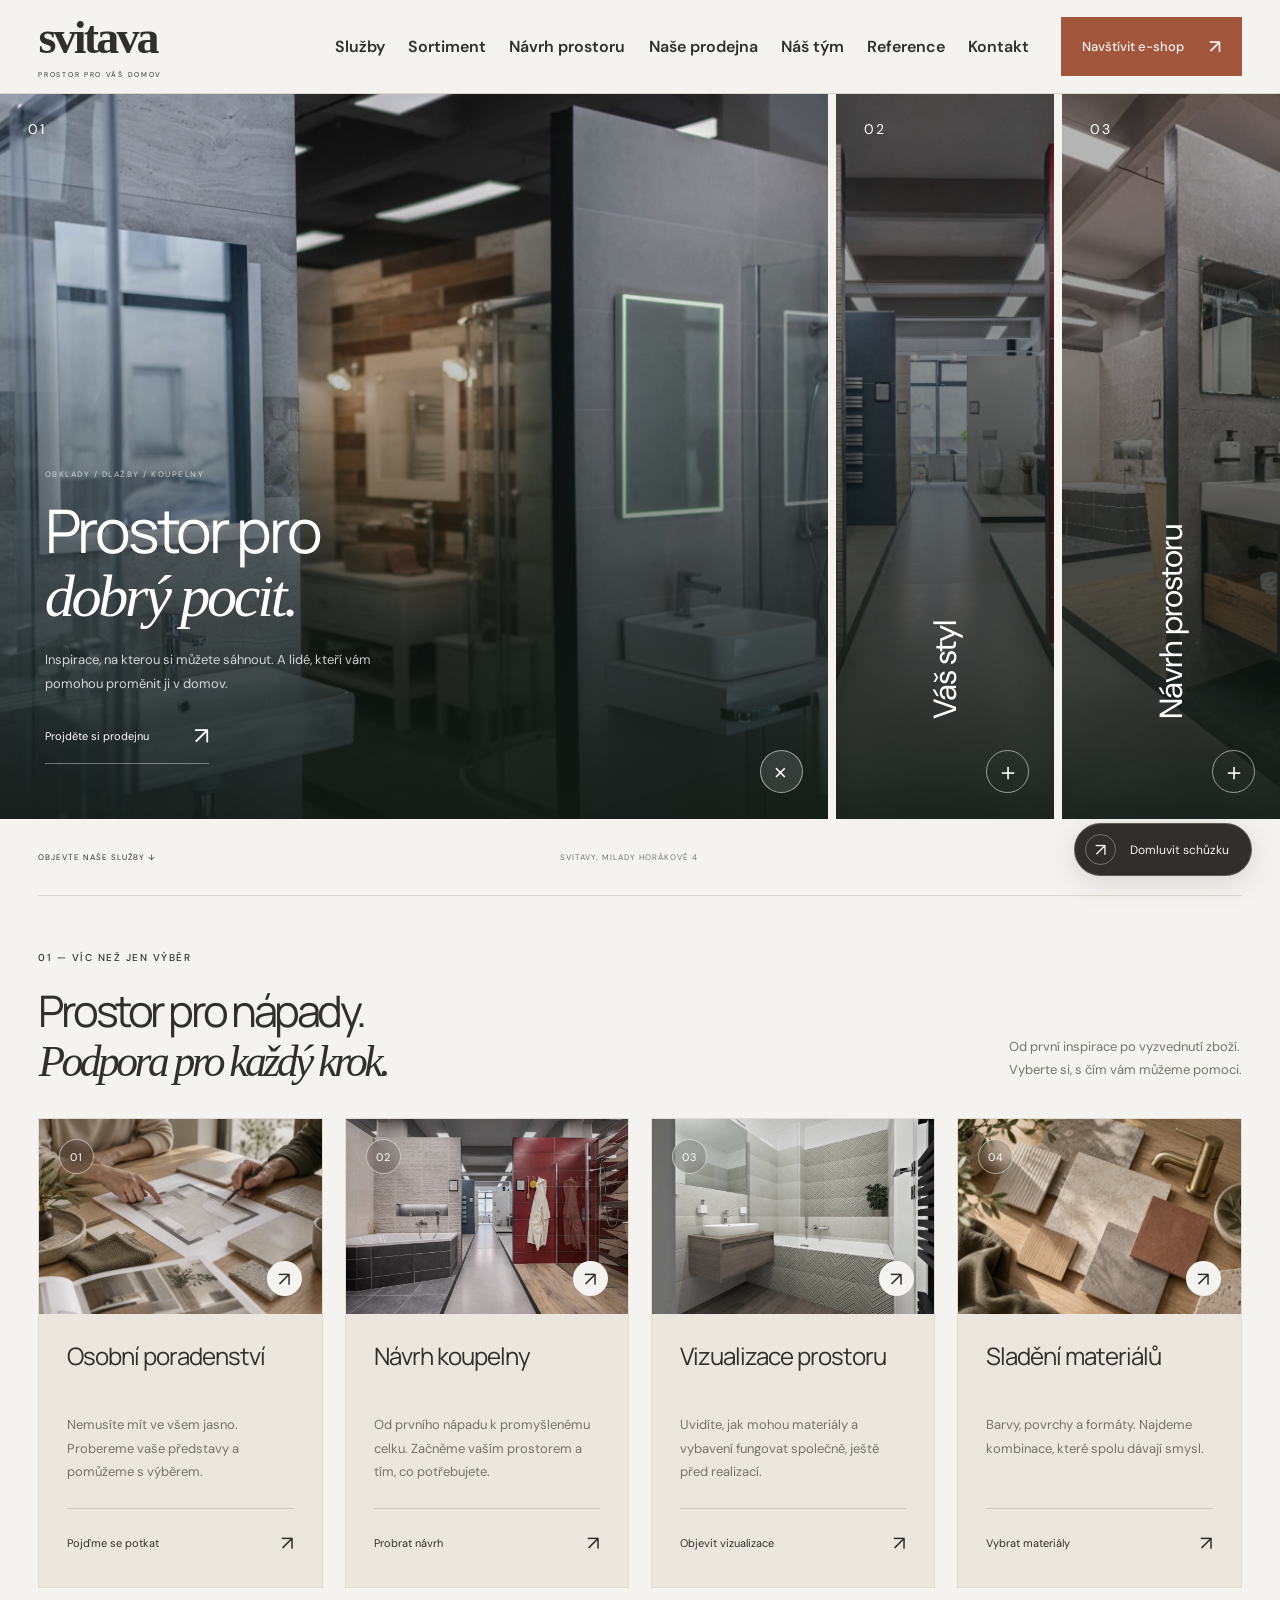
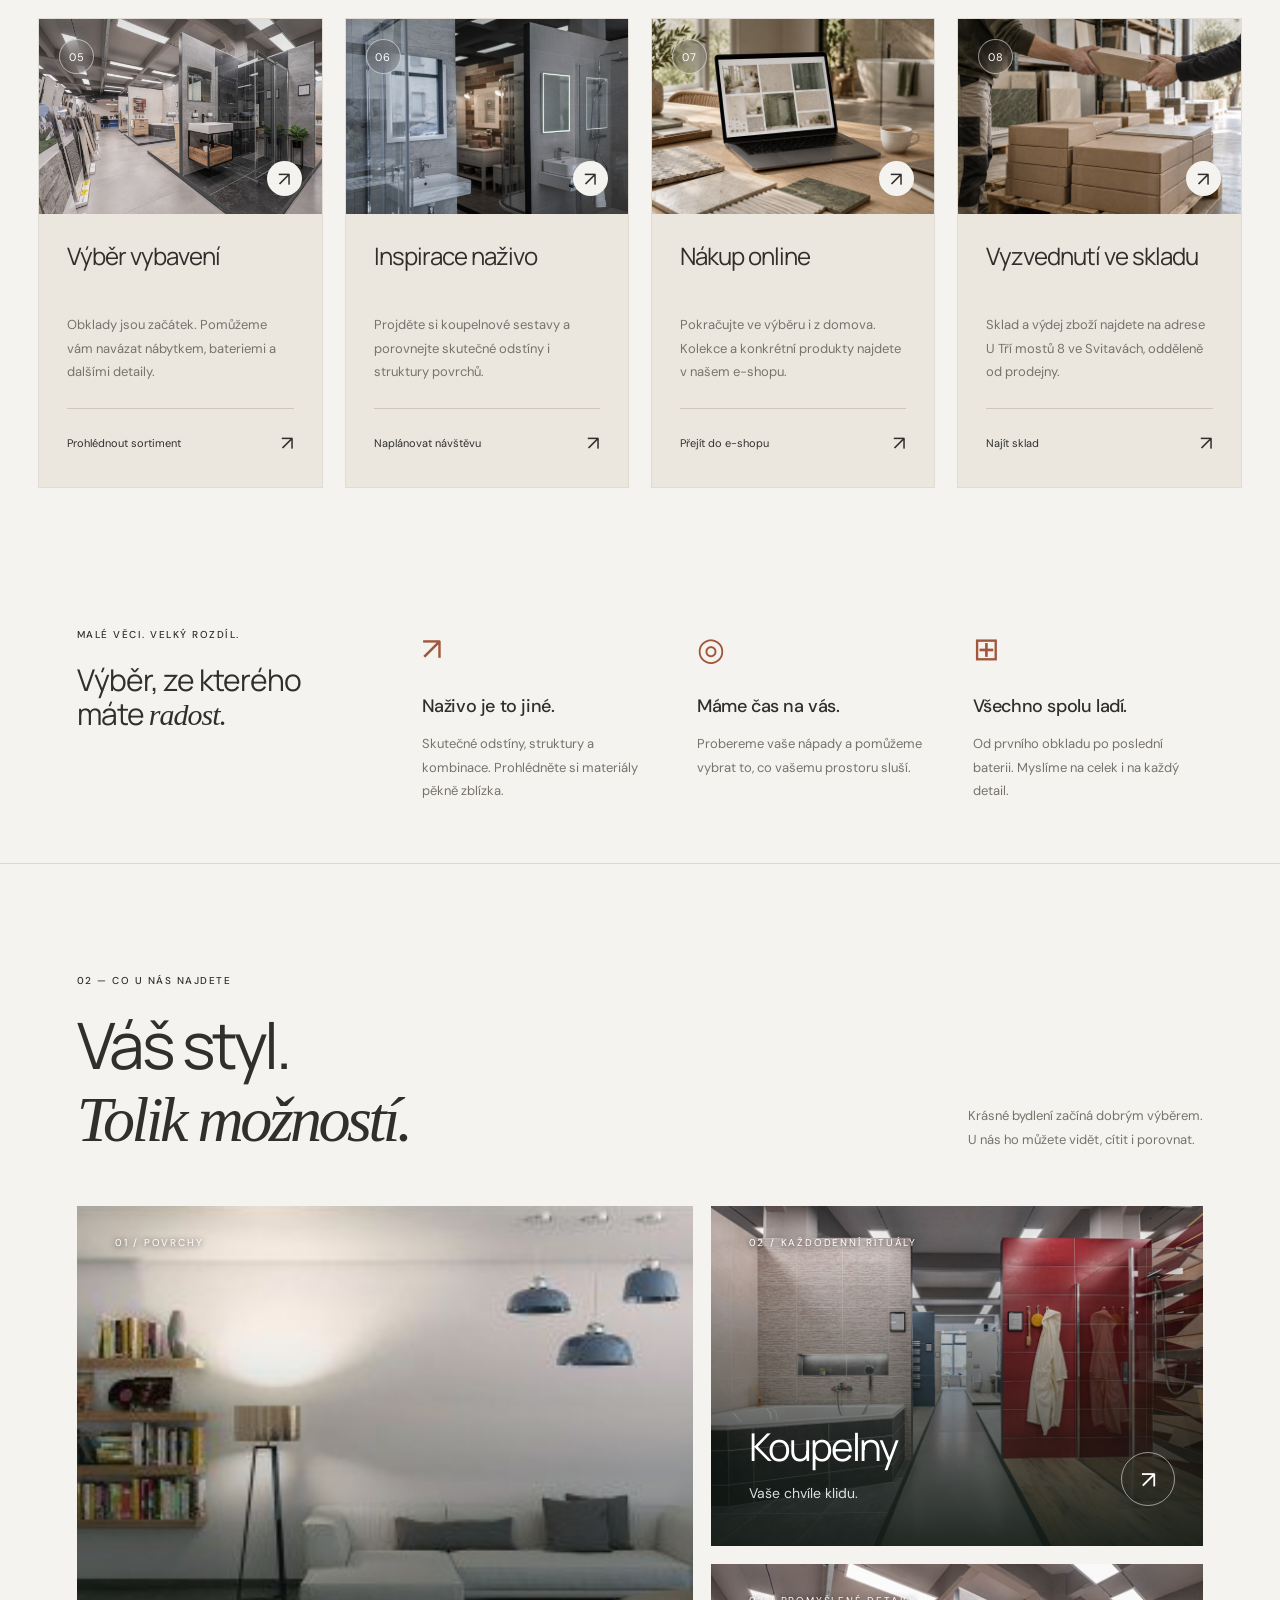
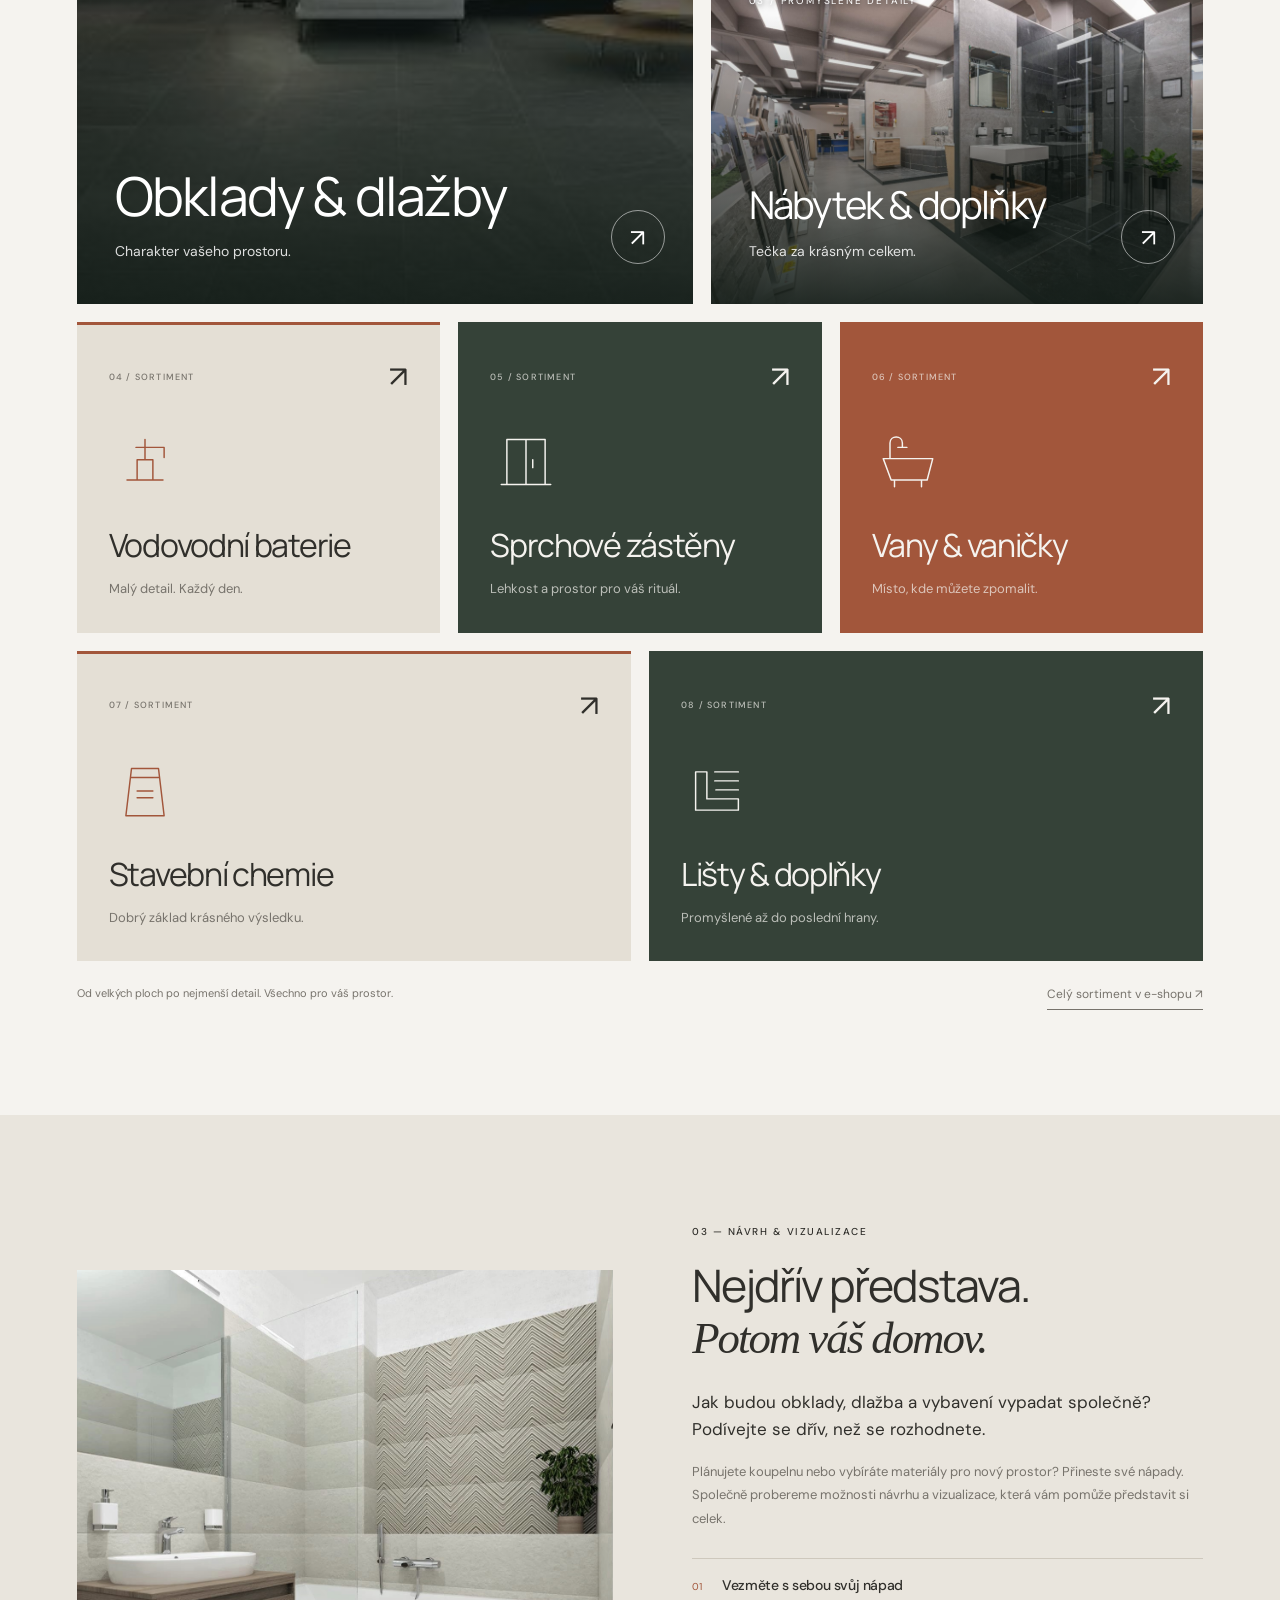
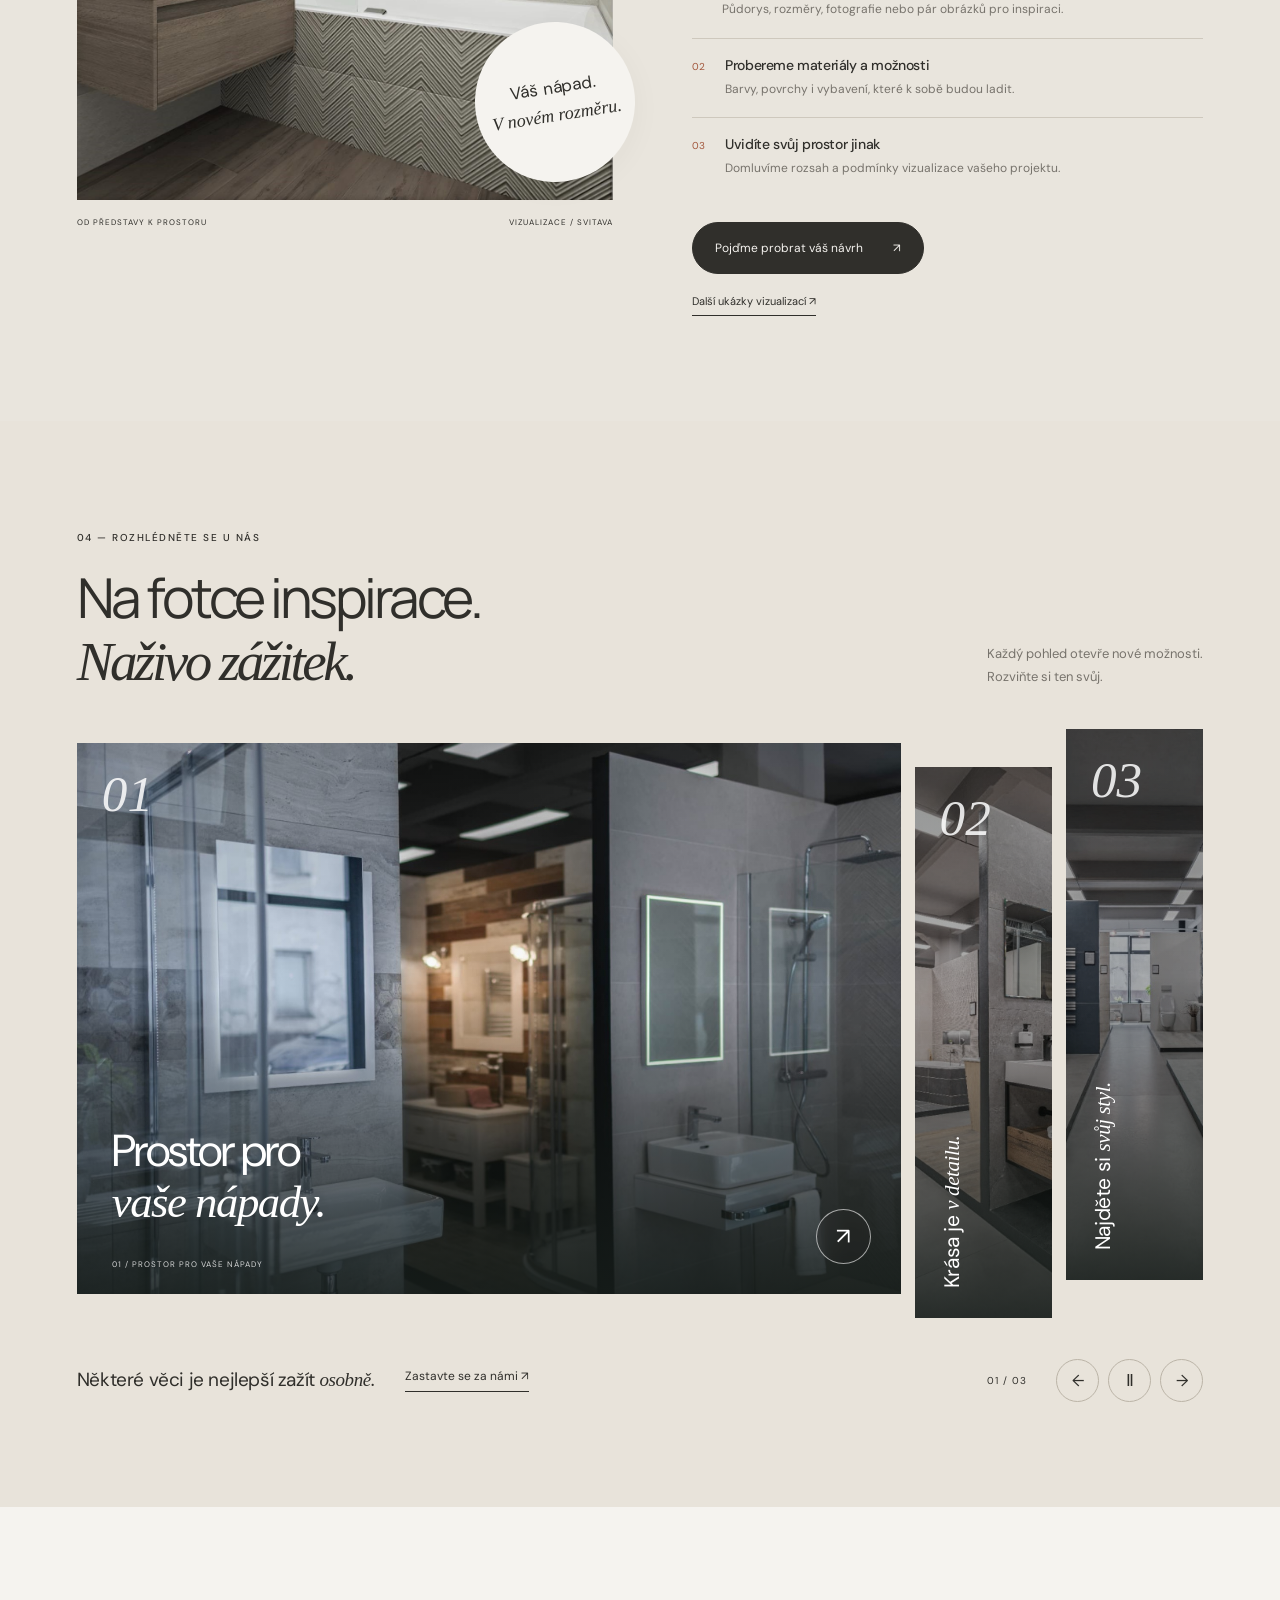
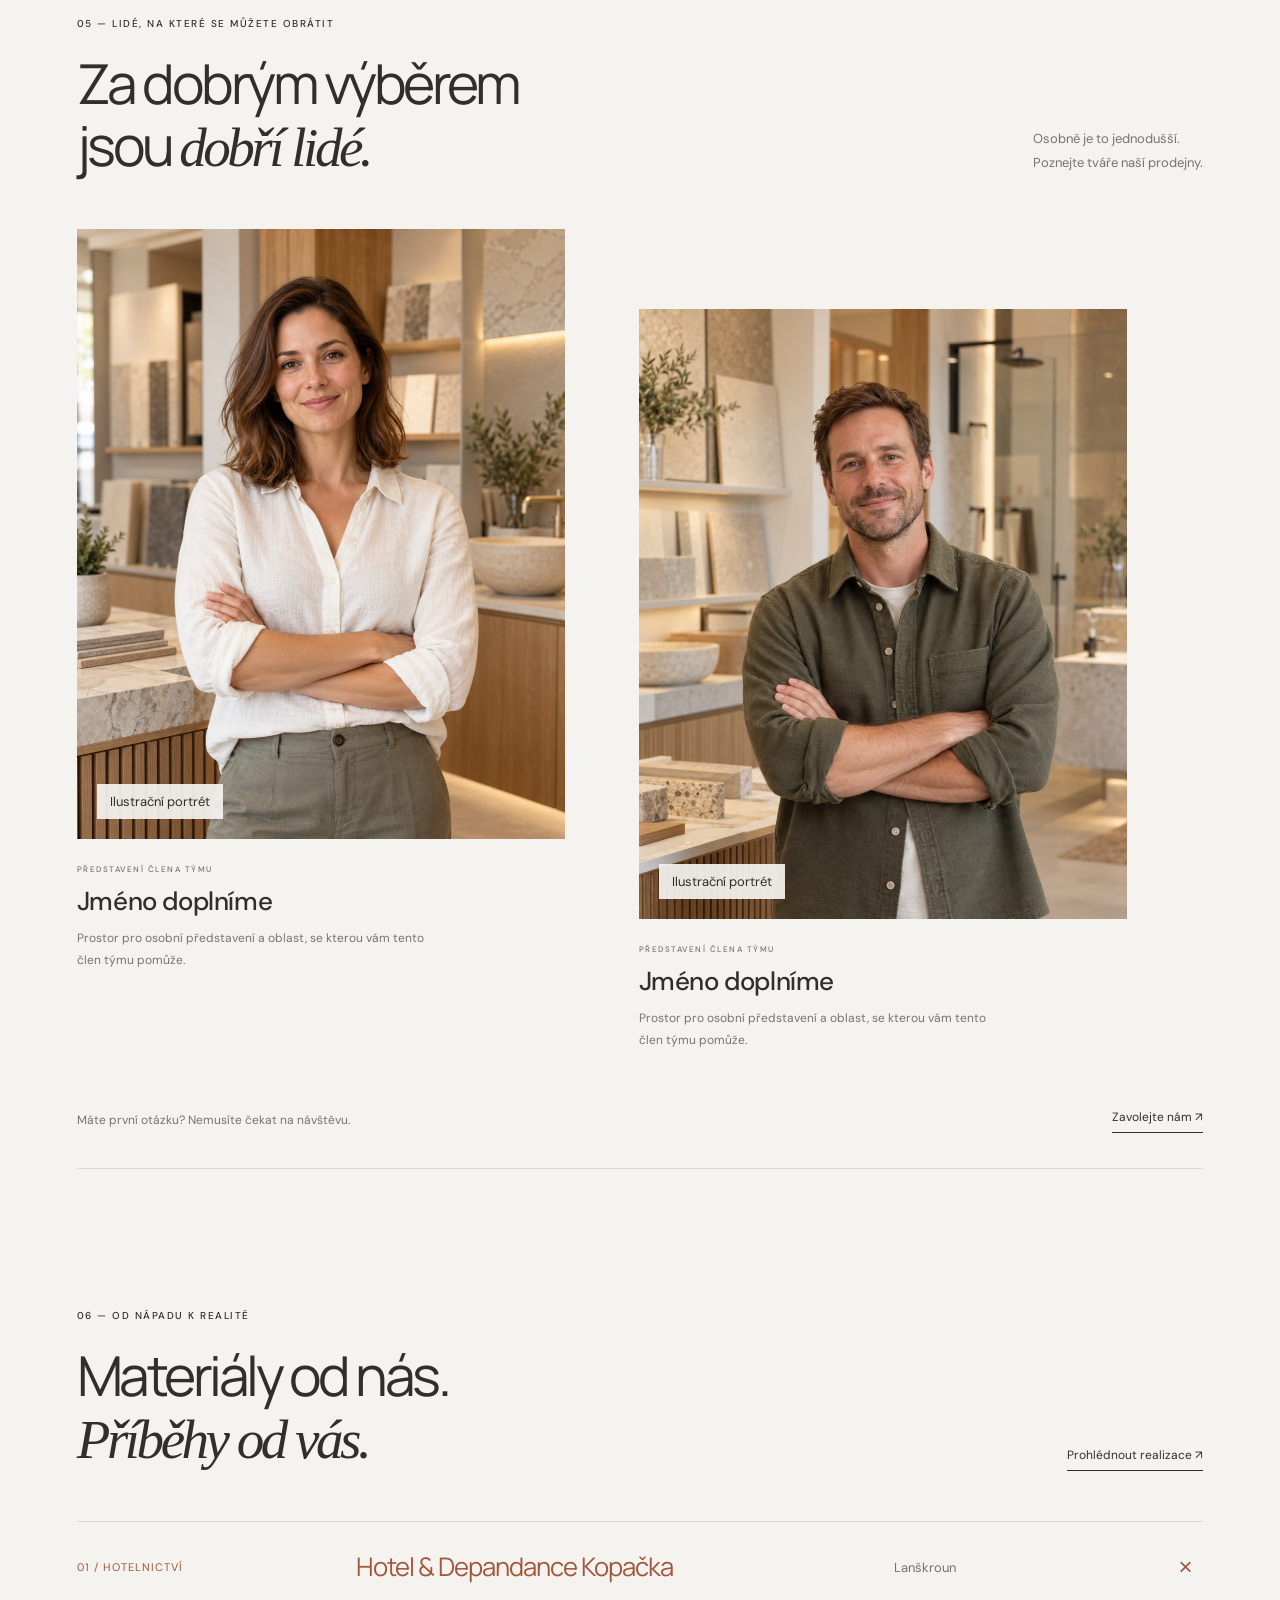
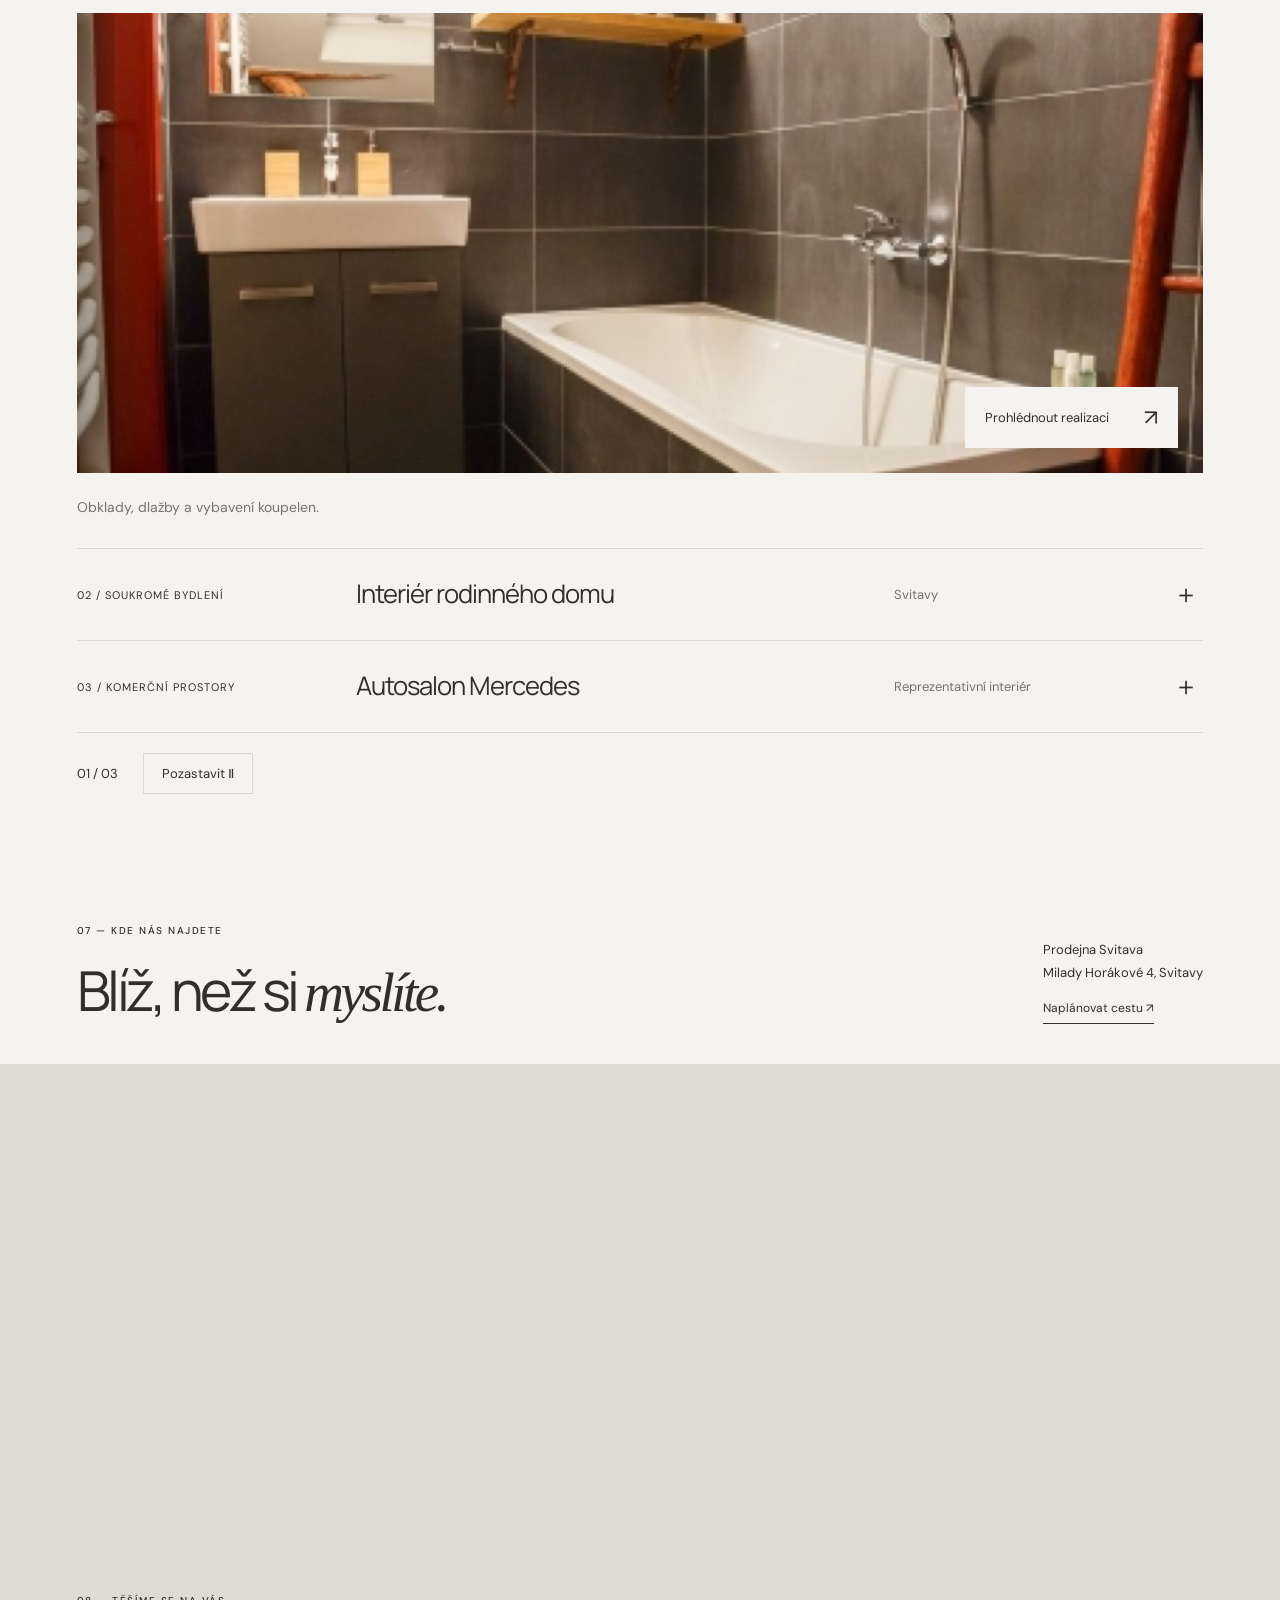
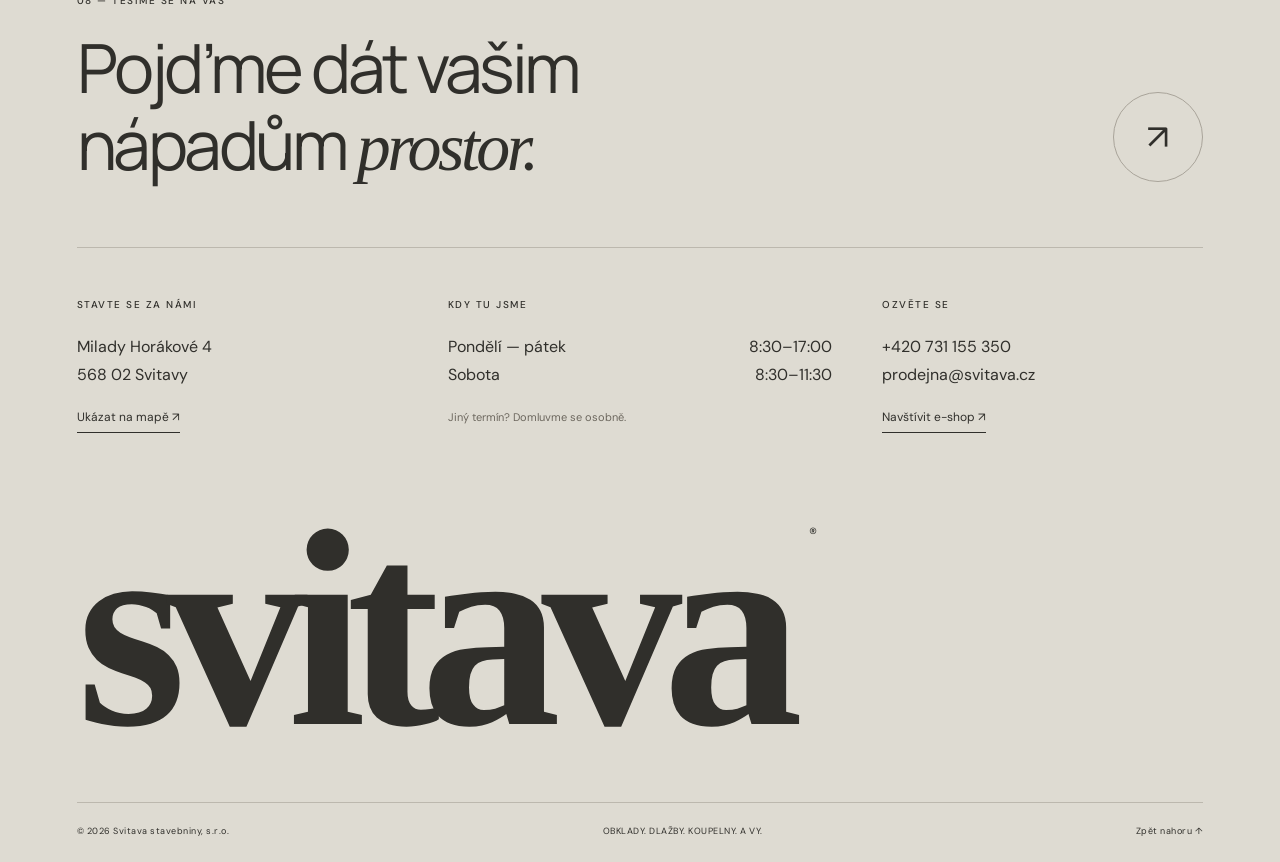
==== commit 2f84b02d: "Align assortment width with following sections" ====
--- a/svitava/index.html
+++ b/svitava/index.html
@@ -1,5 +1,5 @@
 <!doctype html>
-<html lang="cs"><head><meta charset="utf-8"><meta name="viewport" content="width=device-width,initial-scale=1"><meta name="theme-color" content="#f5f3ef"><meta name="description" content="Obklady, dlažby a koupelny ve Svitavách. Přijďte se inspirovat do prodejny Svitava na Milady Horákové 4."><title>Svitava — prostor pro váš domov</title><link rel="stylesheet" href="style.css?v=607dccea6c22"><script src="app.js?v=04f97f4d8f4f" defer></script></head>
+<html lang="cs"><head><meta charset="utf-8"><meta name="viewport" content="width=device-width,initial-scale=1"><meta name="theme-color" content="#f5f3ef"><meta name="description" content="Obklady, dlažby a koupelny ve Svitavách. Přijďte se inspirovat do prodejny Svitava na Milady Horákové 4."><title>Svitava — prostor pro váš domov</title><link rel="stylesheet" href="style.css?v=0d124f43beeb"><script src="app.js?v=04f97f4d8f4f" defer></script></head>
 <body><header><a class="logo" href="#" aria-label="Svitava — úvod">svitava<span>PROSTOR PRO VÁŠ DOMOV</span></a><nav id="navigation" aria-label="Hlavní navigace"><a href="#sluzby">Služby</a><a href="#sortiment">Sortiment</a><a href="#navrh">Návrh prostoru</a><a href="#galerie">Naše prodejna</a><a href="#tym">Náš tým</a><a href="#reference">Reference</a><a href="#kontakt">Kontakt</a></nav><a class="eshop" href="https://www.svitava.cz/">Navštívit e-shop <span>↗</span></a><button class="menu" aria-expanded="false" aria-controls="navigation">Menu <span>☰</span></button></header>
 <main><section class="hero-fold" aria-label="Objevte Svitavu"><div class="fold-panels"><article class="fold-panel is-open"><img src="assets/svitava-showroom.jpg" alt="Koupelnové expozice v showroomu Svitava" fetchpriority=high><button class="fold-trigger" aria-expanded="true" aria-controls="fold-content-0" aria-label="Naše prodejna"><span class="fold-number">01</span><span class="fold-label">Naše prodejna</span><span class="fold-plus" aria-hidden="true">＋</span></button><div class="fold-content" id="fold-content-0" ><span class="eyebrow">OBKLADY / DLAŽBY / KOUPELNY</span><h1>Prostor pro<br><em>dobrý pocit.</em></h1><p>Inspirace, na kterou si můžete sáhnout. A lidé, kteří vám pomohou proměnit ji v domov.</p><a class="fold-link" href="#galerie">Projděte si prodejnu<span>↗</span></a></div></article><article class="fold-panel"><img src="assets/svitava-bathroom.jpg" alt="Inspirace koupelnami a obklady v prodejně Svitava" loading=lazy><button class="fold-trigger" aria-expanded="false" aria-controls="fold-content-1" aria-label="Váš styl"><span class="fold-number">02</span><span class="fold-label">Váš styl</span><span class="fold-plus" aria-hidden="true">＋</span></button><div class="fold-content" id="fold-content-1" inert><span class="eyebrow">OBKLADY / DLAŽBY / KOUPELNY</span><h2>Každý den.<br><em>Po vašem.</em></h2><p>Materiály, barvy a vybavení, které spolu ladí. Najděte si to, co je vám blízké.</p><a class="fold-link" href="#sortiment">Objevte náš sortiment<span>↗</span></a></div></article><article class="fold-panel"><img src="assets/svitava-detail.jpg" alt="Detaily koupelnového vybavení Svitava" loading=lazy><button class="fold-trigger" aria-expanded="false" aria-controls="fold-content-2" aria-label="Návrh prostoru"><span class="fold-number">03</span><span class="fold-label">Návrh prostoru</span><span class="fold-plus" aria-hidden="true">＋</span></button><div class="fold-content" id="fold-content-2" inert><span class="eyebrow">OBKLADY / DLAŽBY / KOUPELNY</span><h2>Od nápadu<br><em>k vašemu domovu.</em></h2><p>Máte představu? Společně jí dáme tvar. Probereme návrh i vizualizaci vašeho prostoru.</p><a class="fold-link" href="#navrh">Začněme vaším nápadem<span>↗</span></a></div></article></div><div class="fold-footer"><a href="#sluzby">OBJEVTE NAŠE SLUŽBY ↓</a><span>SVITAVY, MILADY HORÁKOVÉ 4</span><div class="fold-navigation"><span id="fold-count" aria-live="polite">01 / 03</span><button id="fold-prev" aria-label="Předchozí pohled">←</button><button id="fold-next" aria-label="Další pohled">→</button></div></div></section>
 <section id="sluzby" class="services-section section wrap"><div class="section-head reveal"><div><span class="eyebrow">01 — VÍC NEŽ JEN VÝBĚR</span><h2>Prostor pro nápady.<br><em>Podpora pro každý krok.</em></h2></div><p>Od první inspirace po vyzvednutí zboží.<br>Vyberte si, s čím vám můžeme pomoci.</p></div><div class="services-grid services-photographic"><a class="service-tile reveal" href="#kontakt"><div class="service-image"><img src="assets/service-consultation.jpg" alt="Ilustrační fotografie: konzultace nad návrhem koupelny" loading="lazy" width="1200" height="800"><span class="service-number" aria-hidden="true">01</span><span class="service-image-arrow" aria-hidden="true">↗</span></div><div class="service-body"><div class="service-tile-content"><h3>Osobní poradenství</h3><p>Nemusíte mít ve všem jasno. Probereme vaše představy a pomůžeme s výběrem.</p></div><span class="service-tile-link">Pojďme se potkat<span aria-hidden="true">↗</span></span></div></a><a class="service-tile reveal" href="#navrh"><div class="service-image"><img src="assets/svitava-bathroom.jpg" alt="Inspirace koupelnou v prodejně Svitava" loading="lazy" width="1200" height="800"><span class="service-number" aria-hidden="true">02</span><span class="service-image-arrow" aria-hidden="true">↗</span></div><div class="service-body"><div class="service-tile-content"><h3>Návrh koupelny</h3><p>Od prvního nápadu k promyšlenému celku. Začněme vaším prostorem a tím, co potřebujete.</p></div><span class="service-tile-link">Probrat návrh<span aria-hidden="true">↗</span></span></div></a><a class="service-tile reveal" href="#navrh"><div class="service-image"><img src="assets/svitava-vizualizace.jpg" alt="Ukázka vizualizace koupelny Svitava" loading="lazy" width="1200" height="800"><span class="service-number" aria-hidden="true">03</span><span class="service-image-arrow" aria-hidden="true">↗</span></div><div class="service-body"><div class="service-tile-content"><h3>Vizualizace prostoru</h3><p>Uvidíte, jak mohou materiály a vybavení fungovat společně, ještě před realizací.</p></div><span class="service-tile-link">Objevit vizualizace<span aria-hidden="true">↗</span></span></div></a><a class="service-tile reveal" href="mailto:prodejna@svitava.cz?subject=V%C3%BDb%C4%9Br%20materi%C3%A1l%C5%AF"><div class="service-image"><img src="assets/service-materials.jpg" alt="Ilustrační fotografie: sladění keramických povrchů a materiálů" loading="lazy" width="1200" height="800"><span class="service-number" aria-hidden="true">04</span><span class="service-image-arrow" aria-hidden="true">↗</span></div><div class="service-body"><div class="service-tile-content"><h3>Sladění materiálů</h3><p>Barvy, povrchy a formáty. Najdeme kombinace, které spolu dávají smysl.</p></div><span class="service-tile-link">Vybrat materiály<span aria-hidden="true">↗</span></span></div></a><a class="service-tile reveal" href="#sortiment"><div class="service-image"><img src="assets/svitava-detail.jpg" alt="Koupelnový nábytek a vybavení v prodejně Svitava" loading="lazy" width="1200" height="800"><span class="service-number" aria-hidden="true">05</span><span class="service-image-arrow" aria-hidden="true">↗</span></div><div class="service-body"><div class="service-tile-content"><h3>Výběr vybavení</h3><p>Obklady jsou začátek. Pomůžeme vám navázat nábytkem, bateriemi a dalšími detaily.</p></div><span class="service-tile-link">Prohlédnout sortiment<span aria-hidden="true">↗</span></span></div></a><a class="service-tile reveal" href="#kontakt"><div class="service-image"><img src="assets/svitava-showroom.jpg" alt="Koupelnové expozice prodejny Svitava" loading="lazy" width="1200" height="800"><span class="service-number" aria-hidden="true">06</span><span class="service-image-arrow" aria-hidden="true">↗</span></div><div class="service-body"><div class="service-tile-content"><h3>Inspirace naživo</h3><p>Projděte si koupelnové sestavy a porovnejte skutečné odstíny i struktury povrchů.</p></div><span class="service-tile-link">Naplánovat návštěvu<span aria-hidden="true">↗</span></span></div></a><a class="service-tile reveal" href="https://www.svitava.cz/"><div class="service-image"><img src="assets/service-online.jpg" alt="Ilustrační fotografie: výběr koupelnového vybavení online" loading="lazy" width="1200" height="800"><span class="service-number" aria-hidden="true">07</span><span class="service-image-arrow" aria-hidden="true">↗</span></div><div class="service-body"><div class="service-tile-content"><h3>Nákup online</h3><p>Pokračujte ve výběru i z domova. Kolekce a konkrétní produkty najdete v našem e-shopu.</p></div><span class="service-tile-link">Přejít do e-shopu<span aria-hidden="true">↗</span></span></div></a><a class="service-tile reveal" href="https://www.google.com/maps/search/?api=1&query=Svitava+U+Tri+mostu+8+Svitavy"><div class="service-image"><img src="assets/service-warehouse.jpg" alt="Ilustrační fotografie: předání zboží ve skladu" loading="lazy" width="1200" height="800"><span class="service-number" aria-hidden="true">08</span><span class="service-image-arrow" aria-hidden="true">↗</span></div><div class="service-body"><div class="service-tile-content"><h3>Vyzvednutí ve skladu</h3><p>Sklad a výdej zboží najdete na adrese U Tří mostů 8 ve Svitavách, odděleně od prodejny.</p></div><span class="service-tile-link">Najít sklad<span aria-hidden="true">↗</span></span></div></a></div></section>
--- a/svitava/style.css
+++ b/svitava/style.css
@@ -104,3 +104,6 @@
 @media(prefers-reduced-motion:reduce){.reference-collapse,.reference-sign,.reference-visual>img{transition:none}.reference-sweep{display:none}}
 
 .reference-playback{justify-content:flex-start}
+
+/* Sortiment sdílí šířku a zarovnání navazujících sekcí. */
+#sortiment.wrap{max-width:1440px;padding-inline:6%}
